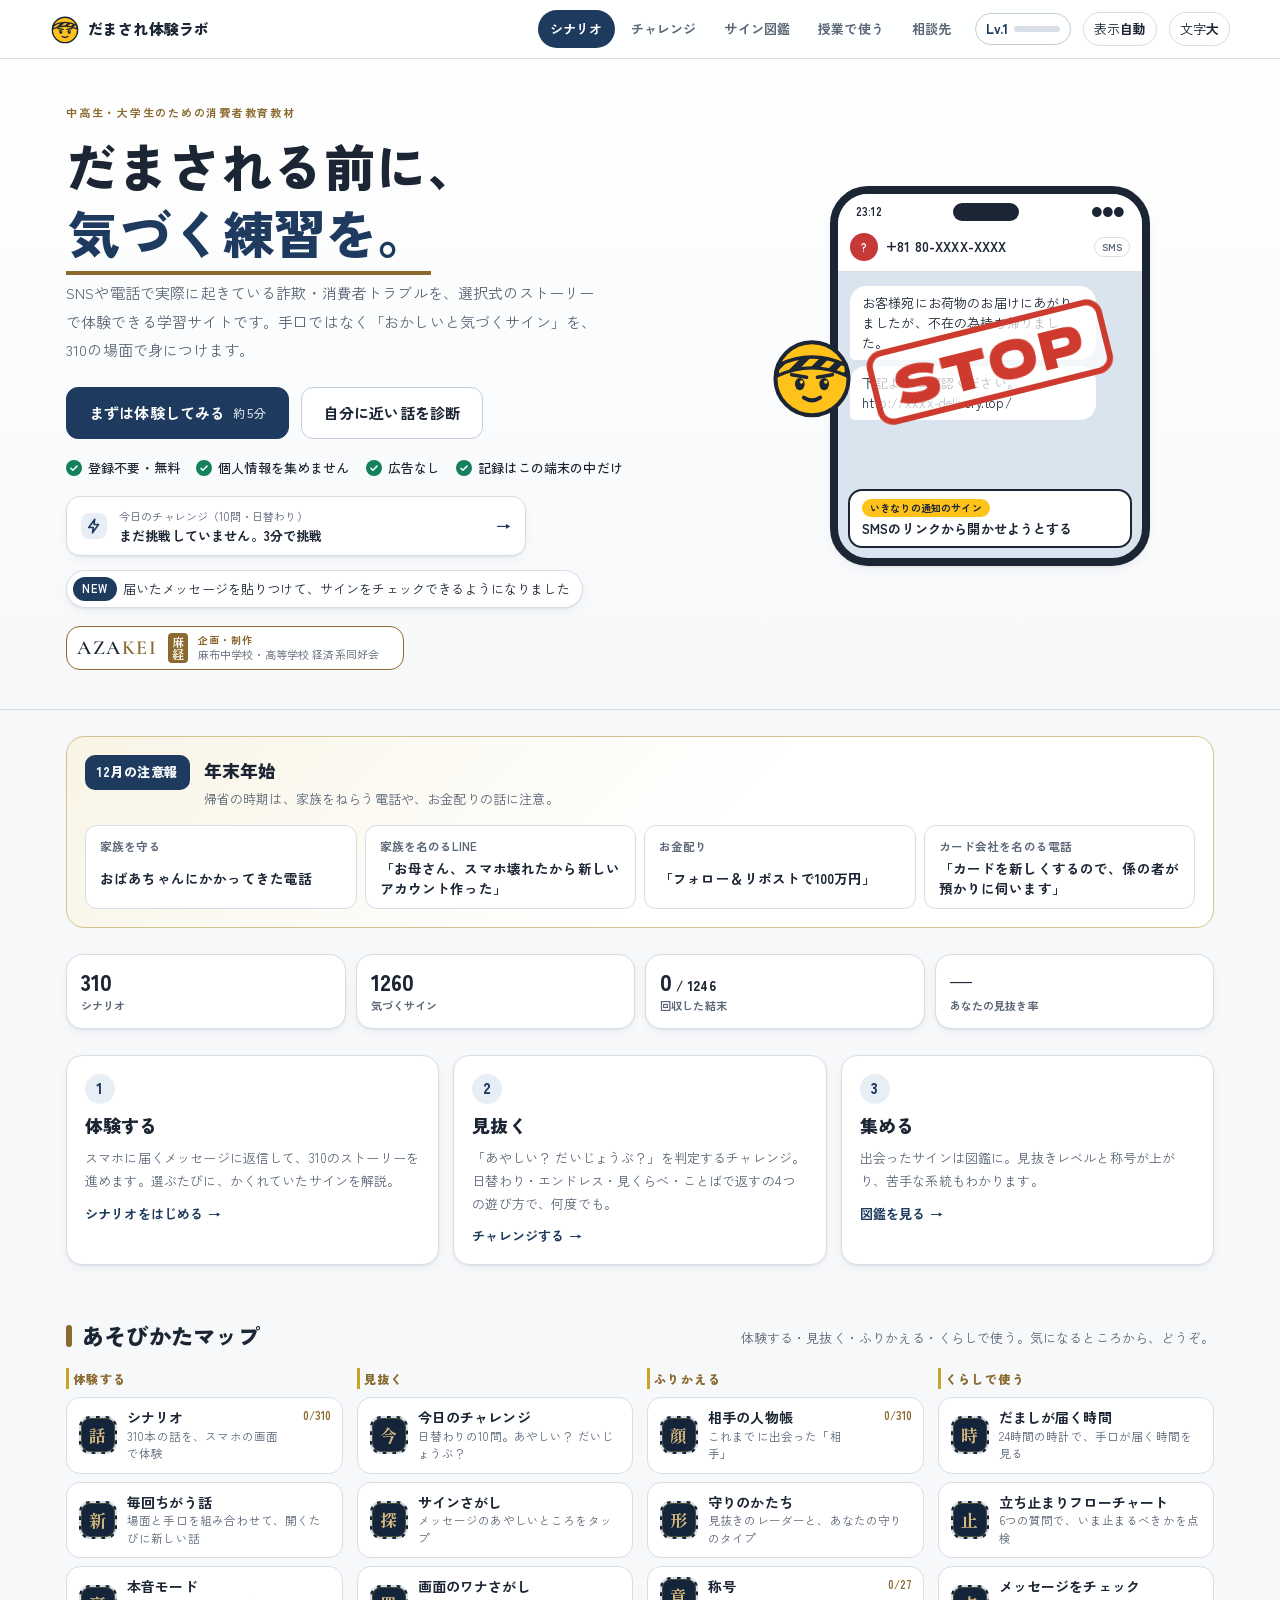
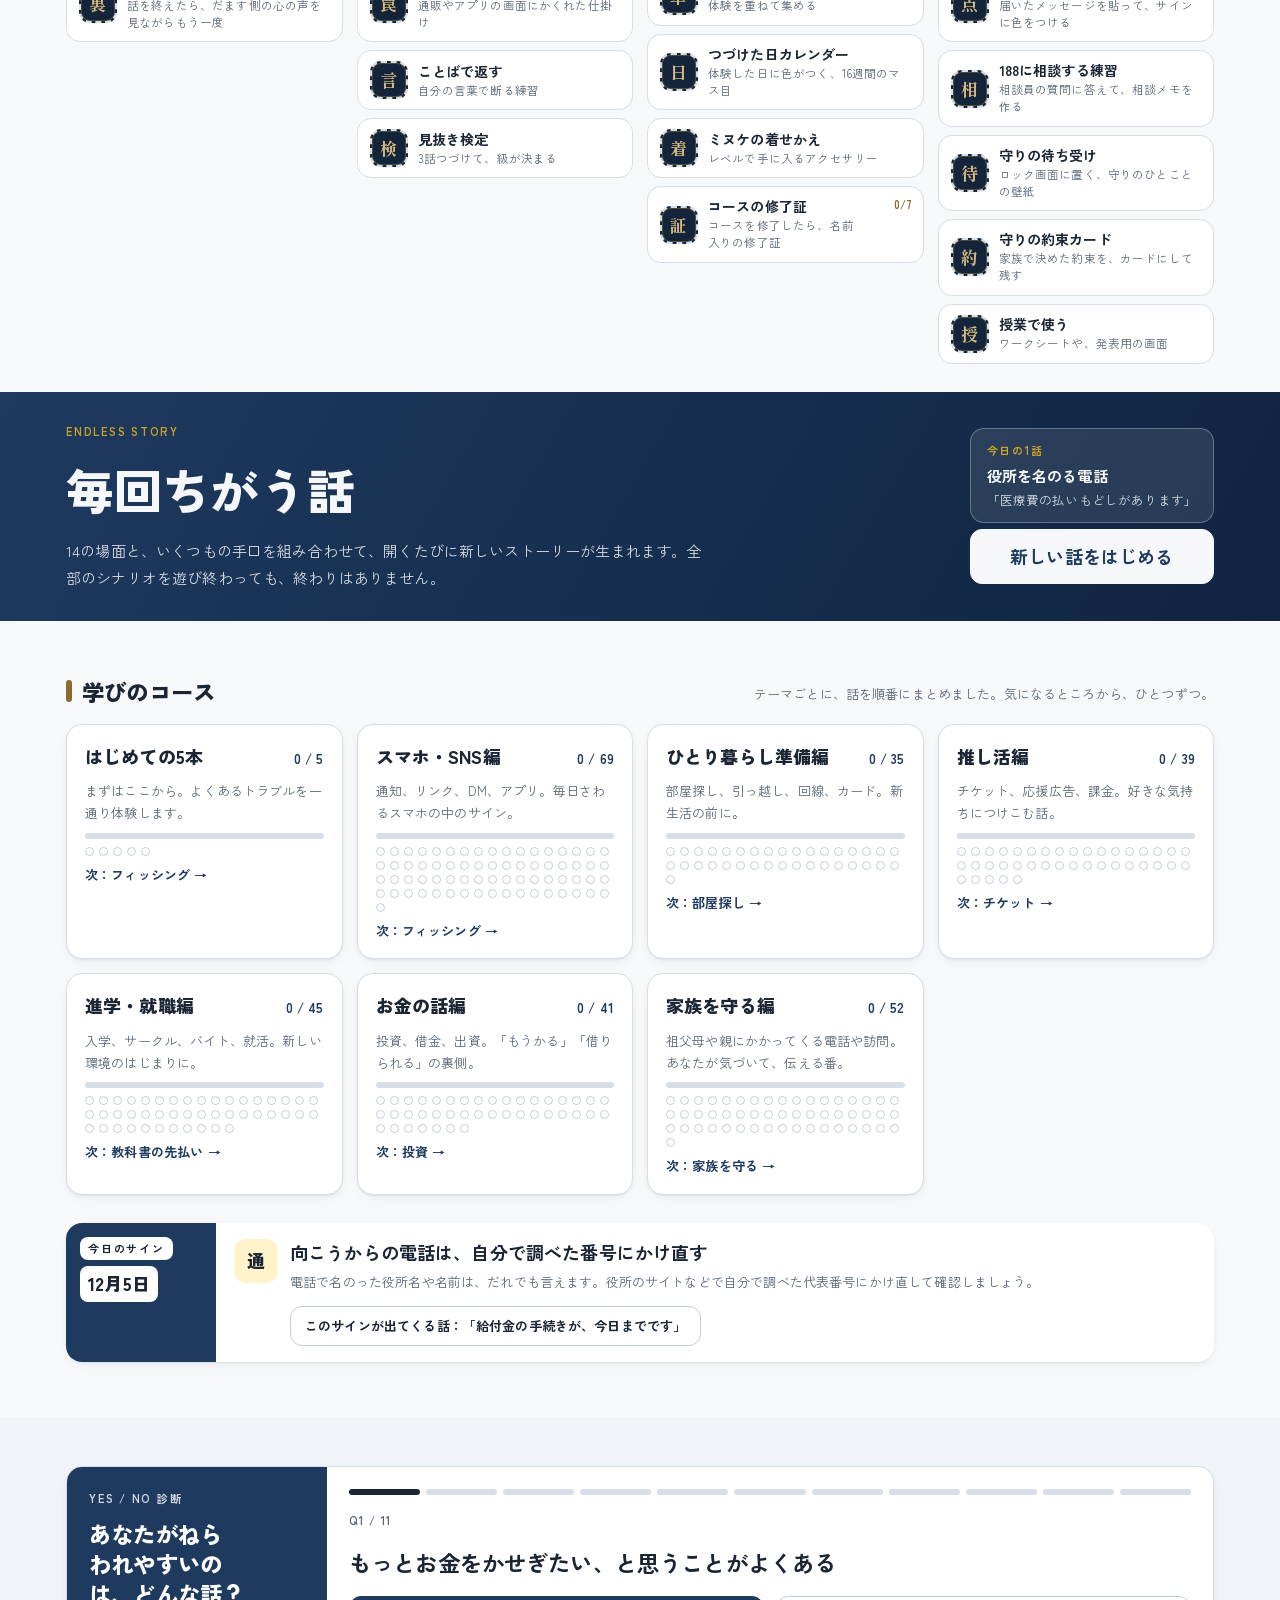
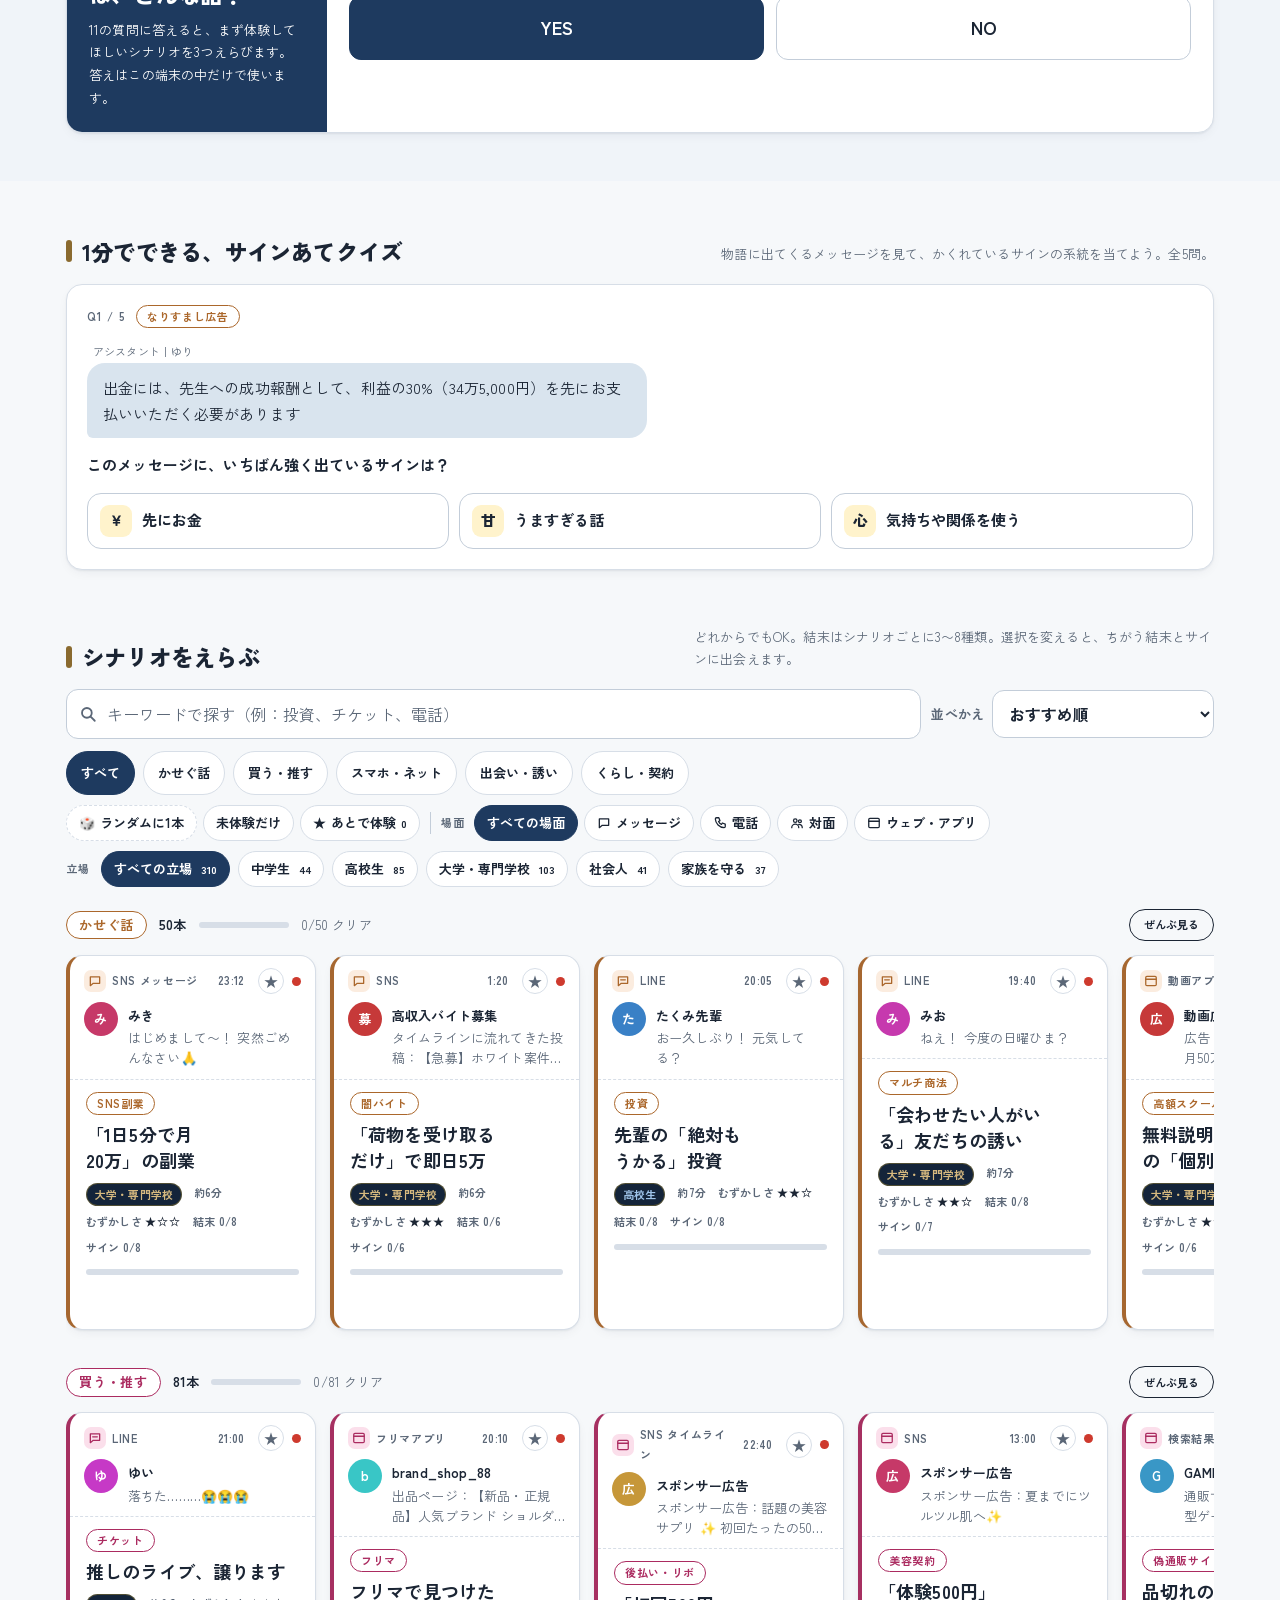
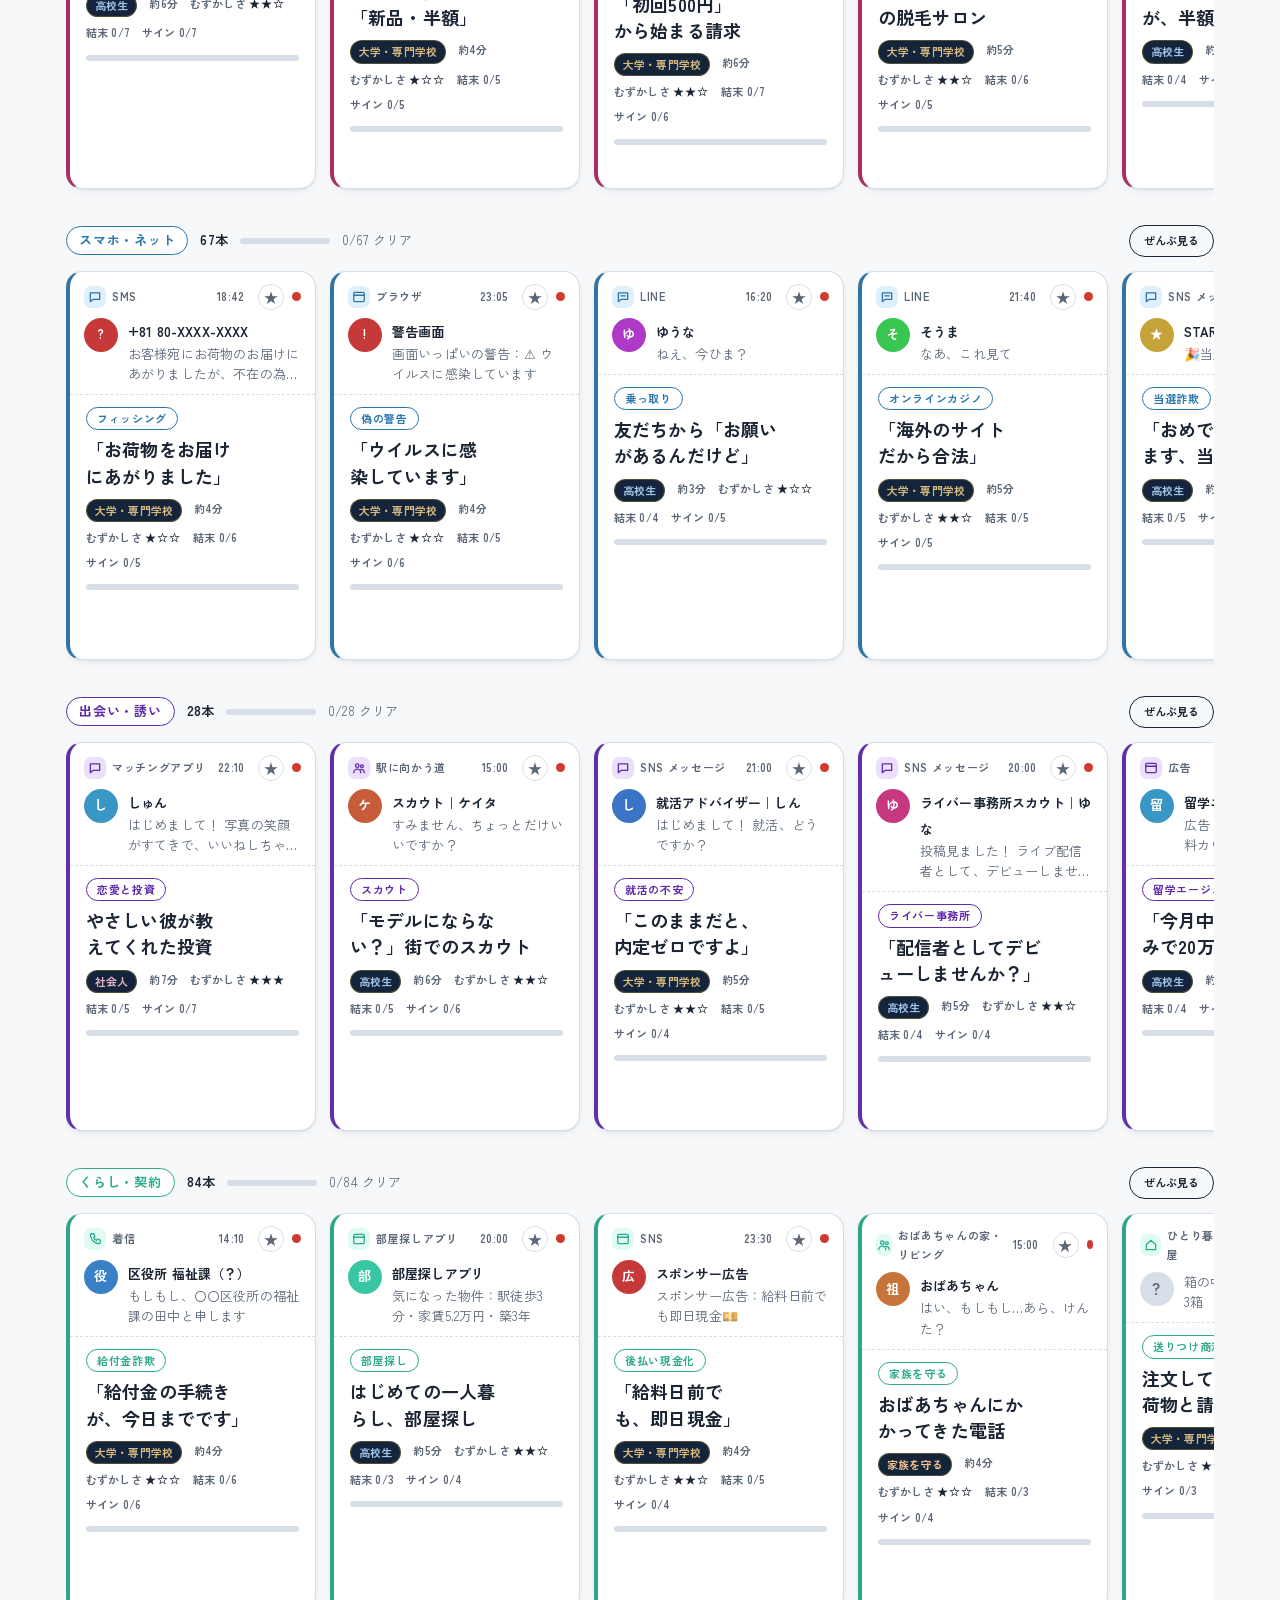
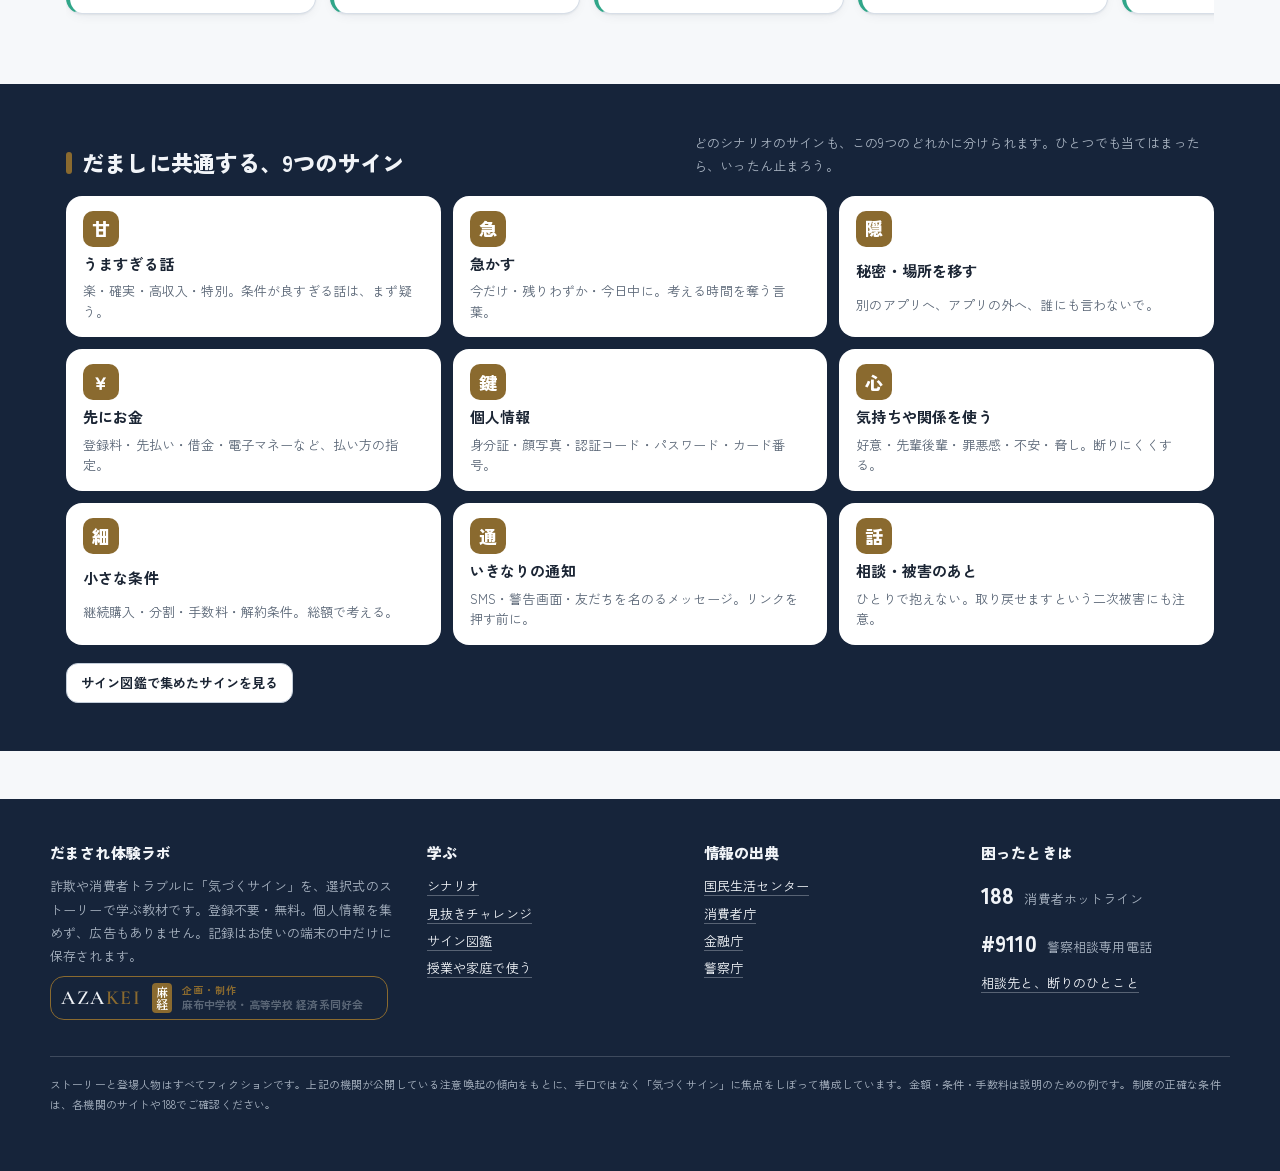
==== index.html @ 61484b5c "シナリオを310本に、通話中の声の波の演出を追加 Co-Authored-By: Claude Opus 5.5 <noreply@anthropic.com>" ====
<!doctype html>
<html lang="ja">
<head>
<meta charset="utf-8">
<meta name="viewport" content="width=device-width, initial-scale=1, viewport-fit=cover">
<meta name="description" content="SNSや電話で実際に起きている詐欺・消費者トラブルを、310本の選択式ストーリーと見抜きチャレンジで体験できる学習サイト。登録不要・無料・個人情報を集めません。AZAKEI（麻経）制作。">
<meta name="theme-color" content="#F6F8FA" media="(prefers-color-scheme: light)">
<meta name="theme-color" content="#0D131A" media="(prefers-color-scheme: dark)">
<meta property="og:type" content="website">
<meta property="og:site_name" content="だまされ体験ラボ">
<meta property="og:title" content="だまされ体験ラボ｜だまされる前に、気づく練習を。">
<meta property="og:description" content="SNSや電話で実際に起きている詐欺・消費者トラブルを、310本の選択式ストーリーと見抜きチャレンジで体験できる学習サイト。登録不要・無料・個人情報を集めません。AZAKEI（麻経）制作。">
<meta property="og:url" content="https://azakeiten.github.io/damasare-lab/">
<meta property="og:image" content="https://azakeiten.github.io/damasare-lab/og.png">
<meta property="og:image:width" content="1200">
<meta property="og:image:height" content="630">
<meta name="twitter:card" content="summary_large_image">
<link rel="canonical" href="https://azakeiten.github.io/damasare-lab/">
<link rel="icon" href="data:image/svg+xml,%3Csvg xmlns='http://www.w3.org/2000/svg' viewBox='0 0 64 64'%3E%3Ccircle cx='32' cy='32' r='28' fill='%23FFC21A' stroke='%231B2534' stroke-width='4'/%3E%3Cellipse cx='23' cy='36' rx='4' ry='5' fill='%231B2534'/%3E%3Cellipse cx='41' cy='36' rx='4' ry='5' fill='%231B2534'/%3E%3C/svg%3E">
<style>html{color-scheme:light dark}:root{padding-top:env(safe-area-inset-top,0px);padding-bottom:env(safe-area-inset-bottom,0px)}body{margin:0}img{max-width:100%}[hidden]{display:none!important}</style>
<title>だまされ体験ラボ</title>
<link rel="preconnect" href="https://fonts.googleapis.com">
<link rel="preconnect" href="https://fonts.gstatic.com" crossorigin>
<link rel="stylesheet" href="https://fonts.googleapis.com/css2?family=Cormorant+Garamond:wght@600&family=Dela+Gothic+One&family=Shippori+Mincho:wght@800&family=Zen+Kaku+Gothic+New:wght@400;500;700;900&display=swap">
<link rel="stylesheet" href="app.css?v=202610240018">

<svg width="0" height="0" style="position:absolute" aria-hidden="true">
  <defs>
    <pattern id="tapePat" width="10" height="10" patternUnits="userSpaceOnUse" patternTransform="rotate(45)">
      <rect width="10" height="10" fill="var(--accent)"></rect><rect width="5" height="10" fill="var(--ink)"></rect>
    </pattern>
  </defs>
  <symbol id="minuke" viewBox="0 0 64 64">
    <circle cx="32" cy="34" r="27" fill="var(--accent)" stroke="var(--ink)" stroke-width="3"></circle>
    <path d="M7 24 Q32 12 57 24 L58 32 Q32 20 6 32 Z" fill="url(#tapePat)" stroke="var(--ink)" stroke-width="2.5" stroke-linejoin="round"></path>
    <ellipse cx="23" cy="38" rx="3.6" ry="4.6" fill="var(--ink)"></ellipse>
    <ellipse cx="41" cy="38" rx="3.6" ry="4.6" fill="var(--ink)"></ellipse>
    <circle cx="24.2" cy="36.4" r="1.3" fill="var(--accent)"></circle>
    <circle cx="42.2" cy="36.4" r="1.3" fill="var(--accent)"></circle>
    <path d="M26 48 Q32 52 38 48" fill="none" stroke="var(--ink)" stroke-width="3" stroke-linecap="round"></path>
    <path d="M17 31 L28 33 M47 31 L36 33" stroke="var(--ink)" stroke-width="2.6" stroke-linecap="round"></path>
  </symbol>
</svg>

<header class="appbar">
  <div class="appbar-in">
    <a class="logo" href="#home" id="logoLink"><svg class="mascot sm" aria-hidden="true"><use href="#minuke"></use></svg><span>だまされ体験ラボ</span></a>
    <nav class="tabs" aria-label="メニュー">
      <a href="#home" data-nav="home" id="nav-home">シナリオ</a>
      <a href="#challenge" data-nav="challenge" id="nav-challenge">チャレンジ</a>
      <a href="#zukan" data-nav="zukan" id="nav-zukan"><span class="lg">サイン</span>図鑑</a>
      <a href="#teach" data-nav="teach" id="nav-teach">授業<span class="lg">で使う</span></a>
      <a href="#help" data-nav="help" id="nav-help">相談先</a>
    </nav>
    <a class="lvpill" href="#challenge" id="lvPill" aria-label="見抜きレベル"></a>
    <button class="fs" type="button" id="themeBtn" title="画面の明るさ">表示<b id="themeLab">自動</b></button>
    <button class="fs" type="button" id="fsBtn" aria-pressed="false" title="文字の大きさ">文字<b>大</b></button>
  </div>
</header>

<main id="app">
  <section class="view" id="v-home" aria-label="ホーム"></section>
  <section class="view" id="v-play" aria-label="ストーリー" hidden>
    <div class="playbar bleed b-genre">
      <a class="back" href="#home" id="playBack" aria-label="シナリオ一覧にもどる">←<span class="back-tx"> シナリオ一覧</span></a>
      <div class="pt"><span class="gtag" id="playTag"></span><b id="playTitle"></b></div>
      <div class="meter" id="meter" aria-label="いまのあぶなさ"></div>
      <div class="pdots" id="playDots" aria-label="見つけたサイン"></div>
      <div class="guard" id="guard" aria-label="守れているもの"></div>
    </div>
    <div class="playgrid">
      <div class="phone-col">
        <div class="phone">
          <div class="screen" id="screen" data-scene="dm">
            <div class="status"><span id="clock">23:12</span><span class="island"></span><span class="icons"><i></i><i></i><i></i><span class="batt"><b></b></span></span></div>
            <div class="head" id="head"></div>
            <div class="guard guard-in" id="guard2" aria-label="守れているもの"></div>
            <div class="log" id="log" aria-live="polite"></div>
            <div class="composer" id="composer"></div>
            <div class="overlay" id="overlay" hidden><div class="stop" id="stop" role="dialog" aria-modal="true" aria-labelledby="stopTitle"></div></div>
          </div>
        </div>
      </div>
      <aside class="pside" aria-label="このシナリオの記録">
        <div class="card-plain">
          <div class="side-h"><h2>会話のテンポ</h2></div>
          <div class="seg" role="group" aria-label="会話のテンポ">
            <button type="button" id="tempo-normal" data-t="normal">ふつう</button>
            <button type="button" id="tempo-fast" data-t="fast">はやい</button>
            <button type="button" id="tempo-instant" data-t="instant">一瞬</button>
          </div>
          <div class="side-h" style="margin-top:14px"><h2>効果音</h2></div>
          <button class="soundbtn" type="button" id="soundBtn" aria-pressed="false">効果音：オフ</button>
          <button class="soundbtn" type="button" id="easyBtn" aria-pressed="false">やさしい表示：オフ</button>
          <button class="soundbtn" type="button" id="voiceBtn" aria-pressed="false">読み上げ：オフ</button>
        </div>
        <div>
          <div class="side-h"><h2>このシナリオのサイン</h2><span id="zcount"></span></div>
          <ul class="signs" id="signs"></ul>
        </div>
        <div>
          <div class="side-h"><h2>ストーリーマップ</h2><span>分かれ道の全体図</span></div>
          <div class="card-plain mapbox" id="mapBox"></div>
        </div>
        <div>
          <div class="side-h"><h2>エンディング</h2><span id="ecount"></span></div>
          <div class="ends" id="ends"></div>
        </div>
      </aside>
    </div>
  </section>
  <section class="view" id="v-challenge" aria-label="見抜きチャレンジ" hidden></section>
  <section class="view" id="v-zukan" aria-label="サイン図鑑" hidden></section>
  <section class="view" id="v-teach" aria-label="授業で使う" hidden></section>
  <section class="view" id="v-help" aria-label="相談先" hidden></section>
</main>

<nav class="botnav" aria-label="メニュー（スマホ）">
  <a href="#home" data-nav="home" id="bn-home"><svg viewBox="0 0 24 24" aria-hidden="true"><path d="M4 5h16v11H9l-5 4z"/></svg><span>シナリオ</span></a>
  <a href="#challenge" data-nav="challenge" id="bn-challenge"><svg viewBox="0 0 24 24" aria-hidden="true"><path d="M13 3L5 14h6l-1 7 8-11h-6z"/></svg><span>チャレンジ</span></a>
  <a href="#zukan" data-nav="zukan" id="bn-zukan"><svg viewBox="0 0 24 24" aria-hidden="true"><path d="M5 4h11a3 3 0 0 1 3 3v13H8a3 3 0 0 1-3-3z"/><path d="M5 17a3 3 0 0 1 3-3h11"/></svg><span>図鑑</span></a>
  <a href="#teach" data-nav="teach" id="bn-teach"><svg viewBox="0 0 24 24" aria-hidden="true"><path d="M3 9l9-5 9 5-9 5z"/><path d="M7 11.5V16c0 1.5 2.5 3 5 3s5-1.5 5-3v-4.5"/></svg><span>授業</span></a>
  <a href="#help" data-nav="help" id="bn-help"><svg viewBox="0 0 24 24" aria-hidden="true"><path d="M6 3h4l2 5-2.5 1.5a11 11 0 0 0 5 5L16 12l5 2v4a2 2 0 0 1-2 2A16 16 0 0 1 4 5a2 2 0 0 1 2-2z"/></svg><span>相談先</span></a>
</nav>

<div class="modal" id="result" hidden>
  <div class="sheet" role="dialog" aria-modal="true" aria-labelledby="resTitle" id="resultSheet"></div>
</div>

<footer class="foot">
  <div class="foot-grid">
    <div class="foot-col">
      <b class="foot-h">だまされ体験ラボ</b>
      <p>詐欺や消費者トラブルに「気づくサイン」を、選択式のストーリーで学ぶ教材です。登録不要・無料。個人情報を集めず、広告もありません。記録はお使いの端末の中だけに保存されます。</p>
      <p class="foot-org" id="footOrg" hidden></p>
    </div>
    <div class="foot-col">
      <b class="foot-h">学ぶ</b>
      <ul class="foot-links"><li><a href="#home">シナリオ</a></li><li><a href="#challenge">見抜きチャレンジ</a></li><li><a href="#zukan">サイン図鑑</a></li><li><a href="#teach">授業や家庭で使う</a></li></ul>
    </div>
    <div class="foot-col">
      <b class="foot-h">情報の出典</b>
      <ul class="foot-links">
        <li><a href="https://www.kokusen.go.jp/" target="_blank" rel="noopener">国民生活センター</a></li>
        <li><a href="https://www.caa.go.jp/" target="_blank" rel="noopener">消費者庁</a></li>
        <li><a href="https://www.fsa.go.jp/" target="_blank" rel="noopener">金融庁</a></li>
        <li><a href="https://www.npa.go.jp/" target="_blank" rel="noopener">警察庁</a></li>
      </ul>
    </div>
    <div class="foot-col">
      <b class="foot-h">困ったときは</b>
      <p class="foot-help"><b>188</b>消費者ホットライン</p>
      <p class="foot-help"><b>#9110</b>警察相談専用電話</p>
      <p><a href="#help">相談先と、断りのひとこと</a></p>
    </div>
  </div>
  <p class="foot-note">ストーリーと登場人物はすべてフィクションです。上記の機関が公開している注意喚起の傾向をもとに、手口ではなく「気づくサイン」に焦点をしぼって構成しています。金額・条件・手数料は説明のための例です。制度の正確な条件は、各機関のサイトや188でご確認ください。</p>
</footer>

<script defer src="data/kasegu.js?v=202610240018"></script>
<script defer src="data/kau.js?v=202610240018"></script>
<script defer src="data/net.js?v=202610240018"></script>
<script defer src="data/deai.js?v=202610240018"></script>
<script defer src="data/more.js?v=202610240018"></script>
<script defer src="data/more2.js?v=202610240018"></script>
<script defer src="data/more3.js?v=202610240018"></script>
<script defer src="data/more4.js?v=202610240018"></script>
<script defer src="data/more5.js?v=202610240018"></script>
<script defer src="data/more6.js?v=202610240018"></script>
<script defer src="data/more7.js?v=202610240018"></script>
<script defer src="data/more8.js?v=202610240018"></script>
<script defer src="data/more9.js?v=202610240018"></script>
<script defer src="data/more10.js?v=202610240018"></script>
<script defer src="data/more11.js?v=202610240018"></script>
<script defer src="data/more12.js?v=202610240018"></script>
<script defer src="data/more13.js?v=202610240018"></script>
<script defer src="data/more14.js?v=202610240018"></script>
<script defer src="data/more15.js?v=202610240018"></script>
<script defer src="data/more16.js?v=202610240018"></script>
<script defer src="data/more17.js?v=202610240018"></script>
<script defer src="data/more18.js?v=202610240018"></script>
<script defer src="data/more19.js?v=202610240018"></script>
<script defer src="data/more20.js?v=202610240018"></script>
<script defer src="data/more21.js?v=202610240018"></script>
<script defer src="data/more22.js?v=202610240018"></script>
<script defer src="data/more23.js?v=202610240018"></script>
<script defer src="data/more24.js?v=202610240018"></script>
<script defer src="data/more25.js?v=202610240018"></script>
<script defer src="data/more26.js?v=202610240018"></script>
<script defer src="data/more27.js?v=202610240018"></script>
<script defer src="data/more28.js?v=202610240018"></script>
<script defer src="data/more29.js?v=202610240018"></script>
<script defer src="data/more30.js?v=202610240018"></script>
<script defer src="data/more31.js?v=202610240018"></script>
<script defer src="data/more32.js?v=202610240018"></script>
<script defer src="data/more33.js?v=202610240018"></script>
<script defer src="data/more34.js?v=202610240018"></script>
<script defer src="data/more35.js?v=202610240018"></script>
<script defer src="data/more36.js?v=202610240018"></script>
<script defer src="data/more37.js?v=202610240018"></script>
<script defer src="data/more38.js?v=202610240018"></script>
<script defer src="data/more39.js?v=202610240018"></script>
<script defer src="data/more40.js?v=202610240018"></script>
<script defer src="data/more41.js?v=202610240018"></script>
<script defer src="data/more42.js?v=202610240018"></script>
<script defer src="data/more43.js?v=202610240018"></script>
<script defer src="data/more44.js?v=202610240018"></script>
<script defer src="data/more45.js?v=202610240018"></script>
<script defer src="data/more46.js?v=202610240018"></script>
<script defer src="data/more47.js?v=202610240018"></script>
<script defer src="data/more48.js?v=202610240018"></script>
<script defer src="data/more49.js?v=202610240018"></script>
<script defer src="data/more50.js?v=202610240018"></script>
<script defer src="data/more51.js?v=202610240018"></script>
<script defer src="data/more52.js?v=202610240018"></script>
<script defer src="data/more53.js?v=202610240018"></script>
<script defer src="data/more54.js?v=202610240018"></script>
<script defer src="data/more55.js?v=202610240018"></script>
<script defer src="data/more56.js?v=202610240018"></script>
<script defer src="data/more57.js?v=202610240018"></script>
<script defer src="data/more58.js?v=202610240018"></script>
<script defer src="data/more59.js?v=202610240018"></script>
<script defer src="data/gen.js?v=202610240018"></script>
<script defer src="data/words.js?v=202610240018"></script>
<script defer src="data/debrief.js?v=202610240018"></script>
<script defer src="data/challenge.js?v=202610240018"></script>
<script defer src="data/challenge2.js?v=202610240018"></script>
<script defer src="data/spot.js?v=202610240018"></script>
<script defer src="app.js?v=202610240018"></script>

</html>
---- app.css ----
/* Layout: 上部アプリバー → ホーム（ヒーロー／診断／シナリオ棚／8つのサイン）・プレイ（スマホ＋記録パネル）・図鑑・相談先を切り替える1ページアプリ。
   触りやすさ優先：丸ゴシック、大きなタップ領域、押せるものは「ずらし影」で押せる見た目に統一。警告テープ柄は要所だけ。 */
:root {
  --bg: #F1F4F8;
  --surface: #FFFFFF;
  --surface-2: #F7F9FB;
  --ink: #1B2534;
  --muted: #5B6777;
  --line: #D7DEE7;
  --frame: #1B2534;
  --gold: #8A6A2F;
  --qr-bg: #FFFFFF;
  --qr-ink: #000000;
  --dot: #D3DBE5;
  --band-hero: #FFF2C6;
  --band-hero-2: #FFE38F;
  --band-sun: #FFF8E1;
  --band-ink: #1B2534;
  --on-band-ink: #F1F4F8;
  --on-band-muted: #A9B4C2;
  --accent: #FFC21A;
  --accent-soft: #FFF3CC;
  --on-accent: #1B2534;
  --danger: #CE3A2E;
  --danger-soft: #FCE6E2;
  --safe: #14805D;
  --safe-soft: #DDF2E9;
  --bubble-them: #FFFFFF;
  --bubble-me: #1B2534;
  --on-me: #FFFFFF;
  --av-s: 55%;
  --av-l: 50%;
  --g-s: 80%;
  --g-l: 93%;
  --g-ls: 42%;
  --on-av: #FFFFFF;
  --scrim: rgba(20, 28, 40, .55);
  --chat-dm: #F3F5F8;
  --chat-talk: #D9E4EE;
  --chat-live: #F2EADF;
  --chat-call: #E6E3F2;
  --chat-web: #F8F8F5;
  --chat-home: #ECEEE9;
  --font-display: "Dela Gothic One", "Hiragino Sans", "Yu Gothic", sans-serif;
  --font-body: "Zen Maru Gothic", "Hiragino Maru Gothic ProN", "Hiragino Sans", "Yu Gothic", "Meiryo", sans-serif;
  --step--2: 0.6875rem;
  --step--1: 0.8125rem;
  --step-0: 0.9375rem;
  --step-1: 1.125rem;
  --step-2: 1.4rem;
  --step-3: clamp(1.9rem, 5.4vw, 3rem);
  --r: 20px;
  --press: 3px 3px 0 var(--ink);
}
@media (prefers-color-scheme: dark) {
  :root:not([data-theme="light"]) {
    --bg: #0D131A; --gold: #D6B97F; --dot: #1C2631; --band-hero: #231D0C; --band-hero-2: #3A2F10; --band-sun: #17140B; --band-ink: #05080C; --on-band-ink: #E6ECF2; --on-band-muted: #8E9AA8; --surface: #17212C; --surface-2: #121B24; --ink: #E6ECF2; --muted: #96A3B1; --line: #2B3744; --frame: #000000;
    --accent: #FFC93A; --accent-soft: #2E2610; --on-accent: #141B24; --danger: #F2725F; --danger-soft: #361B17; --safe: #4CC596; --safe-soft: #10291F;
    --bubble-them: #243241; --bubble-me: #E6ECF2; --on-me: #0D131A; --av-s: 45%; --av-l: 42%; --g-s: 35%; --g-l: 18%; --g-ls: 70%;
    --on-av: #FFFFFF; --scrim: rgba(0,0,0,.62);
    --chat-dm: #111920; --chat-talk: #14212C; --chat-live: #1E1913; --chat-call: #1A1827; --chat-web: #131B23; --chat-home: #161A1C;
    color-scheme: dark;
  }
}
:root[data-theme="dark"] {
  --bg: #0D131A; --gold: #D6B97F; --dot: #1C2631; --band-hero: #231D0C; --band-hero-2: #3A2F10; --band-sun: #17140B; --band-ink: #05080C; --on-band-ink: #E6ECF2; --on-band-muted: #8E9AA8; --surface: #17212C; --surface-2: #121B24; --ink: #E6ECF2; --muted: #96A3B1; --line: #2B3744; --frame: #000000;
  --accent: #FFC93A; --accent-soft: #2E2610; --on-accent: #141B24; --danger: #F2725F; --danger-soft: #361B17; --safe: #4CC596; --safe-soft: #10291F;
  --bubble-them: #243241; --bubble-me: #E6ECF2; --on-me: #0D131A; --av-s: 45%; --av-l: 42%; --g-s: 35%; --g-l: 18%; --g-ls: 70%;
  --on-av: #FFFFFF; --scrim: rgba(0,0,0,.62);
  --chat-dm: #111920; --chat-talk: #14212C; --chat-live: #1E1913; --chat-call: #1A1827; --chat-web: #131B23; --chat-home: #161A1C;
  color-scheme: dark;
}
html[data-fs="l"] { font-size: 112.5%; }
* { box-sizing: border-box; }
[hidden] { display: none !important; }
body { background: var(--bg); color: var(--ink); font-family: var(--font-body); font-size: var(--step-0); line-height: 1.75; margin: 0; }
h1, h2, h3 { text-wrap: balance; margin: 0; }
p { margin: 0; }
button { font: inherit; color: inherit; }
a { color: inherit; }
button:focus-visible, a:focus-visible, [tabindex]:focus-visible { outline: 3px solid var(--accent); outline-offset: 2px; border-radius: 8px; }
.mascot { width: 64px; height: 64px; flex: 0 0 auto; }
.mascot.sm { width: 30px; height: 30px; }
.mascot.md { width: 44px; height: 44px; }

/* ---------- app bar ---------- */
.appbar { position: sticky; top: env(safe-area-inset-top, 0px); z-index: 20; background: color-mix(in srgb, var(--bg) 88%, transparent);
  backdrop-filter: blur(10px); border-bottom: 1px solid var(--line); padding-inline: 16px; }
.appbar-in { max-width: 1180px; margin: 0 auto; display: flex; align-items: center; gap: 12px; min-height: 58px; }
.logo { display: flex; align-items: center; gap: 8px; text-decoration: none; font-family: var(--font-display); font-size: var(--step-0); white-space: nowrap; }
.tabs { display: flex; gap: 4px; margin-left: auto; overflow-x: auto; }
.tabs a { text-decoration: none; font-weight: 700; font-size: var(--step--1); padding: 8px 12px; border-radius: 999px; white-space: nowrap; color: var(--muted); }
.tabs a[aria-current="page"] { background: var(--ink); color: var(--surface); }
.fs { border: 1.5px solid var(--line); background: var(--surface); border-radius: 999px; padding: 5px 10px; font-size: var(--step--1); cursor: pointer; white-space: nowrap; }
.fs[aria-pressed="true"] { border-color: var(--ink); background: var(--accent); color: var(--on-accent); }
@media (max-width: 640px) {
  .logo span { display: none; }
  .tabs { margin-left: 0; flex: 1; }
  .tabs a { padding: 8px 10px; }
}

.view { max-width: 1180px; margin: 0 auto; padding-inline: 16px; padding-block: 0 48px; }
.sec { margin-top: 56px; }
.sec-h { display: flex; flex-wrap: wrap; align-items: end; justify-content: space-between; gap: 8px 16px; margin-bottom: 18px; }
.sec-h h2 { font-family: var(--font-display); font-weight: 400; font-size: var(--step-2); line-height: 1.3; }
.sec-h p { color: var(--muted); font-size: var(--step--1); max-width: 40em; }
.eyebrow { font-size: var(--step--2); font-weight: 700; letter-spacing: .16em; color: var(--muted); }

/* buttons */
.btn { display: inline-flex; align-items: center; justify-content: center; gap: 8px; min-height: 52px; padding: 10px 22px; border-radius: 16px;
  border: 2px solid var(--ink); background: var(--surface); font-weight: 700; cursor: pointer; text-decoration: none; line-height: 1.4;
  box-shadow: var(--press); transition: transform .12s, box-shadow .12s; text-align: center; }
.btn:hover { transform: translate(-1px, -1px); box-shadow: 4px 4px 0 var(--ink); }
.btn:active { transform: translate(2px, 2px); box-shadow: 1px 1px 0 var(--ink); }
.btn.primary { background: var(--accent); color: var(--on-accent); }
.btn.dark { background: var(--ink); color: var(--surface); }
.btn.small { min-height: 40px; padding: 6px 14px; font-size: var(--step--1); border-radius: 12px; }
.btn small { font-weight: 500; opacity: .8; }

/* ---------- home: hero ---------- */
.hero { display: grid; grid-template-columns: minmax(0, 1.2fr) minmax(0, .8fr); gap: 28px; align-items: center; padding-block: 40px 8px; }
@media (max-width: 760px) { .hero { grid-template-columns: minmax(0, 1fr); padding-top: 28px; } }
.hero h1 { font-family: var(--font-display); font-weight: 400; font-size: var(--step-3); line-height: 1.22; margin: 10px 0 14px; }
.hero h1 em { font-style: normal; background: linear-gradient(transparent 60%, var(--accent) 60%); padding-inline: 2px; }
.hero .lead { color: var(--muted); max-width: 34em; }
.hero .ctas { display: flex; flex-wrap: wrap; gap: 12px; margin-top: 22px; }
.hero-art { position: relative; display: grid; justify-items: center; gap: 14px; }
.hero-art .mascot { width: min(190px, 46vw); height: min(190px, 46vw); }
@media (max-width: 760px) {
  .hero-art { grid-template-columns: auto minmax(0, 1fr); align-items: center; justify-items: start; order: -1; }
  .hero-art .mascot { width: 88px; height: 88px; grid-row: 1; grid-column: 1; }
  .hero-art .say-bubble { grid-column: 2; grid-row: 1; }
  .hero-art .say-bubble::after { left: -9px; top: 50%; bottom: auto; transform: translateY(-50%) rotate(135deg); }
}
.say-bubble { position: relative; background: var(--surface); border: 2px solid var(--ink); border-radius: 18px; padding: 12px 16px; font-weight: 700;
  max-width: 300px; font-size: var(--step--1); line-height: 1.6; }
.say-bubble::after { content: ""; position: absolute; left: 50%; bottom: -10px; width: 16px; height: 16px; background: var(--surface);
  border-right: 2px solid var(--ink); border-bottom: 2px solid var(--ink); transform: translateX(-50%) rotate(45deg); }
.stats { display: grid; grid-template-columns: repeat(4, minmax(0, 1fr)); gap: 10px; margin-top: 30px; }
@media (max-width: 640px) { .stats { grid-template-columns: repeat(2, minmax(0, 1fr)); } }
.stat { background: var(--surface); border-radius: 16px; padding: 12px 14px; display: grid; gap: 0; }
.stat b { font-family: var(--font-display); font-weight: 400; font-size: var(--step-2); line-height: 1.3; font-variant-numeric: tabular-nums; }
.stat span { font-size: var(--step--2); color: var(--muted); font-weight: 700; }
.tape-rule { height: 10px; border-radius: 6px; background: repeating-linear-gradient(-45deg, var(--accent) 0 12px, var(--ink) 12px 24px); }

/* continue strip */
.cont:not(.row) { display: flex; flex-wrap: wrap; align-items: center; gap: 12px 18px; background: var(--surface); border-radius: var(--r); padding: 16px 18px; margin-top: 28px; border: 2px solid var(--ink); }
.cont .t { flex: 1 1 260px; min-width: 0; display: grid; }
.cont .t b { font-size: var(--step-1); }
.cont .t span { font-size: var(--step--1); color: var(--muted); }

/* quiz */
.quiz { background: var(--surface); border-radius: var(--r); overflow: hidden; display: grid; grid-template-columns: minmax(0, 260px) minmax(0, 1fr); }
@media (max-width: 760px) { .quiz { grid-template-columns: minmax(0, 1fr); } }
.quiz-side { background: var(--accent); color: var(--on-accent); padding: 22px; display: grid; align-content: start; gap: 10px; }
.quiz-side h3 { font-family: var(--font-display); font-weight: 400; font-size: var(--step-2); line-height: 1.35; }
.quiz-side p { font-size: var(--step--1); }
.quiz-main { padding: 22px; display: grid; gap: 16px; align-content: start; min-height: 260px; }
.qprog { display: flex; gap: 6px; }
.qprog i { flex: 1; height: 6px; border-radius: 6px; background: var(--line); }
.qprog i.on { background: var(--ink); }
.qnum { font-size: var(--step--2); font-weight: 700; letter-spacing: .12em; color: var(--muted); }
.qtext { font-size: var(--step-2); font-weight: 700; line-height: 1.5; }
.yn { display: grid; grid-template-columns: 1fr 1fr; gap: 12px; }
.yn .btn { min-height: 64px; font-size: var(--step-1); }
.qback { justify-self: start; background: none; border: 0; color: var(--muted); font-size: var(--step--1); cursor: pointer; text-decoration: underline; }
.qres { display: grid; gap: 14px; }
.qres .type { display: flex; align-items: center; gap: 12px; }
.qres .type b { font-family: var(--font-display); font-weight: 400; font-size: var(--step-2); line-height: 1.3; }
.qres .recs { display: grid; grid-template-columns: repeat(auto-fit, minmax(200px, 1fr)); gap: 10px; }
.rec { text-decoration: none; border: 2px solid var(--ink); border-radius: 16px; padding: 12px 14px; display: grid; gap: 4px; background: var(--surface-2); box-shadow: var(--press); }
.rec:hover { transform: translate(-1px, -1px); }
.rec small { font-size: var(--step--2); font-weight: 700; color: var(--muted); }

/* library */
.filters { display: flex; gap: 8px; overflow-x: auto; padding-bottom: 4px; margin-bottom: 16px; }
.chipbtn { flex: 0 0 auto; border: 2px solid var(--line); background: var(--surface); border-radius: 999px; padding: 6px 14px; font-weight: 700;
  font-size: var(--step--1); cursor: pointer; min-height: 40px; }
.chipbtn[aria-pressed="true"] { border-color: var(--ink); background: var(--ink); color: var(--surface); }
.lib { display: grid; grid-template-columns: repeat(auto-fill, minmax(250px, 1fr)); gap: 16px; }
.scard { position: relative; display: grid; grid-template-rows: auto 1fr; text-decoration: none; background: var(--surface); border-radius: var(--r);
  overflow: hidden; border: 2px solid transparent; transition: transform .14s, border-color .14s, box-shadow .14s; }
.scard:hover { transform: translateY(-3px); border-color: var(--ink); box-shadow: var(--press); }
.scard .band { background: hsl(var(--gh) var(--g-s) var(--g-l)); padding: 14px 16px 12px; display: flex; align-items: center; justify-content: space-between; gap: 8px; min-height: 76px; }
.scard .band .avs .av { width: 38px; height: 38px; font-size: 14px; }
.gtag { display: inline-block; font-size: var(--step--2); font-weight: 700; letter-spacing: .06em; border-radius: 999px; padding: 1px 10px;
  background: var(--surface); color: hsl(var(--gh, 210) 60% var(--g-ls)); border: 1.5px solid currentColor; white-space: nowrap; }
.scard .body { padding: 14px 16px 16px; display: grid; gap: 6px; align-content: start; }
.scard h3 { font-size: var(--step-1); line-height: 1.45; }
.scard .sub { font-size: var(--step--1); color: var(--muted); line-height: 1.6; }
.scard .meta { display: flex; flex-wrap: wrap; gap: 6px 12px; font-size: var(--step--2); color: var(--muted); font-weight: 700; margin-top: 4px; }
.lvl { letter-spacing: .1em; color: var(--ink); }
.pbar { height: 6px; border-radius: 6px; background: var(--line); overflow: hidden; margin-top: 6px; }
.pbar i { display: block; height: 100%; background: var(--safe); border-radius: 6px; }
.band-r { display: flex; align-items: center; gap: 8px; }
.badge { font-size: var(--step--2); font-weight: 700; background: var(--ink); color: var(--surface); border-radius: 999px; padding: 1px 10px; }
.badge.clear { background: var(--safe); }

/* 8 signs */
.cats { display: grid; grid-template-columns: repeat(auto-fill, minmax(230px, 1fr)); gap: 12px; }
.cat { background: var(--surface); border-radius: 16px; padding: 14px 16px; display: grid; gap: 4px; }
.cat .ic { font-family: var(--font-display); font-size: var(--step-1); width: 36px; height: 36px; border-radius: 10px; display: grid; place-items: center;
  background: var(--accent-soft); color: var(--ink); }
.cat b { font-size: var(--step-0); }
.cat span { font-size: var(--step--1); color: var(--muted); line-height: 1.6; }

/* ---------- play ---------- */
.playbar { display: flex; align-items: center; gap: 12px; padding-block: 14px; flex-wrap: wrap; }
.back { text-decoration: none; font-weight: 700; font-size: var(--step--1); border: 2px solid var(--line); border-radius: 999px; padding: 6px 14px; background: var(--surface); white-space: nowrap; }
.pt { flex: 1 1 200px; min-width: 0; display: flex; align-items: center; gap: 10px; }
.pt b { font-size: var(--step-1); white-space: nowrap; overflow: hidden; text-overflow: ellipsis; }
.pdots { display: flex; gap: 4px; }
.pdots i { width: 14px; height: 14px; border-radius: 4px; border: 2px solid var(--line); }
.pdots i.caught { background: var(--safe); border-color: var(--safe); }
.pdots i.missed { background: var(--danger); border-color: var(--danger); }
.playgrid { display: grid; grid-template-columns: minmax(0, 420px) minmax(0, 1fr); gap: 28px; align-items: start; }
@media (max-width: 860px) { .playgrid { grid-template-columns: minmax(0, 1fr); } .phone-col { justify-self: center; width: 100%; max-width: 460px; } }
.pside { display: grid; gap: 22px; }
.card-plain { background: var(--surface); border-radius: 16px; padding: 14px 16px; }
.side-h { display: flex; justify-content: space-between; align-items: baseline; gap: 8px; margin-bottom: 10px; }
.side-h h2 { font-size: var(--step--1); letter-spacing: .12em; color: var(--muted); }
.side-h span { font-size: var(--step--1); color: var(--muted); font-variant-numeric: tabular-nums; }
.seg { display: inline-flex; border: 2px solid var(--ink); border-radius: 999px; overflow: hidden; }
.seg button { background: transparent; border: 0; padding: 8px 16px; font-size: var(--step--1); font-weight: 700; cursor: pointer; }
.seg button[aria-pressed="true"] { background: var(--ink); color: var(--surface); }

.phone { position: relative; background: var(--frame); border-radius: 46px; padding: 10px; box-shadow: 0 24px 50px -26px var(--scrim); }
.screen { position: relative; height: min(760px, calc(100svh - 150px)); min-height: 520px; border-radius: 36px; overflow: hidden; display: flex; flex-direction: column;
  background: var(--chat-dm); transition: background-color .5s; }
@media (max-width: 860px) {
  .phone { border-radius: 30px; padding: 6px; }
  .screen { border-radius: 25px; height: calc(100svh - 130px); }
}
.screen[data-scene="talk"] { background: var(--chat-talk); }
.screen[data-scene="live"] { background: var(--chat-live); }
.screen[data-scene="call"] { background: var(--chat-call); }
.screen[data-scene="web"] { background: var(--chat-web); }
.screen[data-scene="home"] { background: var(--chat-home); }
.status { display: flex; justify-content: space-between; align-items: center; padding: 10px 24px 4px; font-size: 12px; font-weight: 700;
  font-variant-numeric: tabular-nums; background: var(--surface); }
.status .island { width: 84px; height: 22px; border-radius: 999px; background: var(--frame); }
.status .icons { display: flex; gap: 3px; align-items: flex-end; }
.status .icons i { display: block; width: 3px; border-radius: 1px; background: var(--ink); height: 5px; }
.status .icons i:nth-child(2) { height: 7px; } .status .icons i:nth-child(3) { height: 9px; margin-right: 4px; }
.status .batt { width: 22px; height: 11px; border: 1.5px solid var(--ink); border-radius: 3px; padding: 1px; }
.status .batt b { display: block; height: 100%; width: 62%; background: var(--ink); border-radius: 1px; }
.head { display: flex; align-items: center; gap: 10px; padding: 8px 14px 10px; background: var(--surface); border-bottom: 1px solid var(--line); min-height: 58px; }
.head .chev { font-size: 22px; color: var(--muted); line-height: 1; }
.head .who { min-width: 0; flex: 1; display: grid; }
.head .who b { font-size: var(--step-0); line-height: 1.3; white-space: nowrap; overflow: hidden; text-overflow: ellipsis; }
.head .who span { font-size: var(--step--2); color: var(--muted); line-height: 1.4; }
.head .app { font-size: var(--step--2); font-weight: 700; border: 1.5px solid var(--line); color: var(--muted); border-radius: 999px; padding: 1px 8px; white-space: nowrap; }
.avs { display: flex; }
.avs .av + .av { margin-left: -10px; box-shadow: 0 0 0 2px var(--surface); }
.av { flex: 0 0 auto; width: 34px; height: 34px; border-radius: 50%; display: grid; place-items: center; font-size: 13px; font-weight: 700;
  background: hsl(var(--h, 210) var(--av-s) var(--av-l)); color: var(--on-av); }
.av.sm { width: 28px; height: 28px; font-size: 11px; }
.av.ghost { background: var(--line); color: var(--muted); }

.log { flex: 1; overflow-y: auto; padding: 14px 12px 18px; display: flex; flex-direction: column; gap: 6px; scroll-behavior: smooth; }
.log > * { flex: 0 0 auto; }
.row { display: flex; align-items: flex-end; gap: 6px; max-width: 88%; }
.row.them { align-self: flex-start; }
.row.me { align-self: flex-end; flex-direction: row-reverse; }
.row .av-slot { width: 28px; flex: 0 0 28px; }
.bub { display: grid; gap: 1px; min-width: 0; }
.bub .nm { font-size: var(--step--2); color: var(--muted); padding-inline: 6px; }
.bub p { padding: 8px 13px; border-radius: 18px; line-height: 1.6; overflow-wrap: anywhere; }
.them .bub p { background: var(--bubble-them); border-bottom-left-radius: 6px; }
.me .bub p { background: var(--bubble-me); color: var(--on-me); border-bottom-right-radius: 6px; }
.row .meta { font-size: 10px; color: var(--muted); white-space: nowrap; line-height: 1.3; padding-bottom: 2px; text-align: right; }
.row.cont { margin-top: -2px; }
.typing p { display: flex; gap: 4px; align-items: center; padding: 12px 14px !important; }
.typing p i { width: 6px; height: 6px; border-radius: 50%; background: var(--muted); animation: blink 1s infinite; }
.typing p i:nth-child(2) { animation-delay: .15s; } .typing p i:nth-child(3) { animation-delay: .3s; }
@keyframes blink { 0%, 80%, 100% { opacity: .25; } 40% { opacity: 1; } }
.narr { align-self: center; text-align: center; font-size: var(--step--1); color: var(--muted); max-width: 90%; padding: 6px 4px; line-height: 1.6; }
.sys { align-self: center; font-size: var(--step--2); color: var(--muted); background: color-mix(in srgb, var(--surface) 72%, transparent);
  border-radius: 999px; padding: 2px 12px; text-align: center; max-width: 92%; }
.timechip { align-self: center; font-size: var(--step--2); font-weight: 700; color: var(--muted); letter-spacing: .06em; padding-top: 8px; font-variant-numeric: tabular-nums; }
.scene-div { align-self: stretch; display: flex; align-items: center; gap: 10px; margin: 14px 0 6px; font-size: var(--step--2); font-weight: 700; color: var(--muted); letter-spacing: .08em; }
.scene-div::before, .scene-div::after { content: ""; flex: 1; height: 1px; background: var(--line); }
.think { align-self: flex-end; max-width: 80%; border: 1.5px dashed var(--muted); border-radius: 16px; padding: 6px 12px; font-size: var(--step--1); color: var(--muted); line-height: 1.6; }
.think::before { content: "心の声"; display: block; font-size: 10px; font-weight: 700; letter-spacing: .1em; }
.act { align-self: flex-end; max-width: 84%; border: 1.5px solid var(--ink); background: var(--surface); border-radius: 12px; padding: 6px 12px; font-size: var(--step--1); line-height: 1.6; }
.act::before { content: "あなたの行動"; display: block; font-size: 10px; font-weight: 700; letter-spacing: .1em; color: var(--muted); }
.shot { align-self: flex-start; width: min(86%, 300px); background: var(--surface); border: 1px solid var(--line); border-radius: 12px; overflow: hidden; margin-left: 34px; }
.shot.wide { align-self: center; margin-left: 0; }
.shot .t { font-size: var(--step--2); font-weight: 700; letter-spacing: .06em; color: var(--muted); padding: 6px 12px; border-bottom: 1px solid var(--line); }
.shot ul { list-style: none; margin: 0; padding: 8px 12px 10px; display: grid; gap: 2px; font-size: var(--step--1); font-variant-numeric: tabular-nums; line-height: 1.6; }
.chip { align-self: center; display: flex; align-items: center; gap: 8px; font-size: var(--step--2); font-weight: 700; border-radius: 999px;
  padding: 3px 12px 3px 4px; background: var(--surface); border: 1.5px solid var(--ink); margin: 6px 0; max-width: 94%; }
.chip i { flex: 0 0 auto; width: 22px; height: 14px; border-radius: 999px; background: repeating-linear-gradient(-45deg, var(--accent) 0 5px, var(--ink) 5px 10px); }
.chip.ok b { color: var(--safe); } .chip.ng b { color: var(--danger); }

/* intro card in phone */
.intro { align-self: stretch; background: var(--surface); border-radius: 18px; overflow: hidden; margin-top: 4px; }
.intro .band { background: hsl(var(--gh) var(--g-s) var(--g-l)); padding: 16px; display: grid; gap: 8px; }
.intro .band h3 { font-family: var(--font-display); font-weight: 400; font-size: var(--step-1); line-height: 1.45; }
.intro .in { padding: 14px 16px 16px; display: grid; gap: 10px; font-size: var(--step--1); }
.intro .castlist { display: grid; gap: 6px; }
.intro .castlist div { display: flex; align-items: center; gap: 8px; }
.intro .goal { display: flex; gap: 10px; align-items: center; background: var(--accent-soft); border-radius: 12px; padding: 8px 10px; }

/* end card */
.end { align-self: stretch; margin-top: 14px; border-radius: 16px; overflow: hidden; border: 1.5px solid var(--ink); background: var(--surface); }
.end .tape { height: 12px; background: repeating-linear-gradient(-45deg, var(--accent) 0 12px, var(--ink) 12px 24px); }
.end .in { padding: 14px 14px 16px; display: grid; gap: 8px; }
.label { justify-self: start; font-size: var(--step--2); font-weight: 700; letter-spacing: .1em; border-radius: 6px; padding: 2px 8px; }
.label.safe { background: var(--safe-soft); color: var(--safe); }
.label.partial { background: var(--accent-soft); color: var(--ink); }
.label.bad { background: var(--danger-soft); color: var(--danger); }
.end h3 { font-family: var(--font-display); font-weight: 400; font-size: var(--step-1); line-height: 1.45; }
.end p { font-size: var(--step--1); line-height: 1.75; }

/* composer */
.composer { background: var(--surface); border-top: 1px solid var(--line); padding: 10px 12px 14px; display: grid; gap: 7px; max-height: 52%; overflow-y: auto; }
.composer .q { display: flex; justify-content: space-between; align-items: center; font-size: var(--step--2); font-weight: 700; letter-spacing: .1em; color: var(--muted); }
.choice { text-align: left; background: var(--surface); border: 2px solid var(--ink); border-radius: 14px; padding: 9px 12px; cursor: pointer;
  line-height: 1.5; font-size: var(--step--1); display: grid; gap: 1px; min-height: 48px; transition: transform .12s, box-shadow .12s; }
.choice small { font-size: 10px; font-weight: 700; letter-spacing: .1em; color: var(--muted); }
.choice:hover { transform: translate(-2px, -2px); box-shadow: var(--press); }
.choice:disabled { opacity: .5; cursor: default; transform: none; box-shadow: none; }
.choice.say { border-radius: 18px 18px 6px 18px; }
.choice.go { background: var(--accent); color: var(--on-accent); text-align: center; font-weight: 700; font-size: var(--step-0); }
.waiting { display: flex; align-items: center; justify-content: space-between; gap: 8px; font-size: var(--step--1); color: var(--muted); min-height: 44px; }
.linkbtn { background: transparent; border: 1.5px solid var(--line); border-radius: 999px; padding: 4px 14px; cursor: pointer; font-size: var(--step--2); font-weight: 700; color: var(--muted); min-height: 32px; }
.pair { display: grid; grid-template-columns: 1fr 1fr; gap: 7px; }

/* STOP overlay */
.overlay { position: absolute; inset: 0; background: var(--scrim); display: flex; align-items: flex-end; padding: 12px; z-index: 5; }
.stop { width: 100%; background: var(--surface); border-radius: 22px; overflow: hidden; border: 2px solid var(--ink); max-height: 100%; overflow-y: auto; }
.stop .tape { height: 16px; background: repeating-linear-gradient(-45deg, var(--accent) 0 14px, var(--ink) 14px 28px); }
.stop .in { padding: 16px 18px 18px; display: grid; gap: 10px; }
.stop .v { display: flex; align-items: center; gap: 12px; }
.stop .v div { display: grid; }
.stop .v b { font-family: var(--font-display); font-weight: 400; font-size: var(--step-2); letter-spacing: .04em; line-height: 1.2; }
.stop.ok .v b { color: var(--safe); } .stop.ng .v b { color: var(--danger); }
.stop .v span { font-size: var(--step--1); color: var(--muted); }
.stop .cat-tag { justify-self: start; font-size: var(--step--2); font-weight: 700; background: var(--accent-soft); border-radius: 999px; padding: 1px 10px; }
.stop h3 { font-size: var(--step-1); line-height: 1.5; }
.stop p { font-size: var(--step--1); line-height: 1.8; }
.stop button { min-height: 48px; margin-top: 4px; background: var(--ink); color: var(--surface); border: 0; border-radius: 14px; padding: 10px; font-weight: 700; cursor: pointer; }

/* side lists */
.signs { list-style: none; margin: 0; padding: 0; display: grid; gap: 8px; }
.signs li { background: var(--surface); border: 1.5px solid var(--line); border-radius: 14px; padding: 10px 12px; display: grid; grid-template-columns: auto minmax(0, 1fr); gap: 2px 10px; }
.st { grid-row: span 2; align-self: start; font-size: 10px; font-weight: 700; letter-spacing: .06em; border-radius: 6px; padding: 2px 7px; white-space: nowrap; margin-top: 2px; }
.st.caught { background: var(--safe); color: var(--surface); }
.st.missed { background: var(--danger); color: var(--surface); }
.st.seen { background: var(--line); color: var(--ink); }
.st.locked { border: 1.5px dashed var(--muted); color: var(--muted); }
.signs b { line-height: 1.5; font-size: var(--step--1); }
.signs .d { font-size: var(--step--2); color: var(--muted); line-height: 1.65; }
.signs li.locked { border-style: dashed; background: transparent; }
.signs li.flash { animation: flash .9s ease-out; }
@keyframes flash { from { box-shadow: 0 0 0 4px var(--accent); } to { box-shadow: 0 0 0 0 transparent; } }
.ends { display: flex; flex-wrap: wrap; gap: 6px; }
.ends span { font-size: var(--step--2); border-radius: 6px; padding: 2px 8px; border: 1.5px dashed var(--line); color: var(--muted); }
.ends span.got.safe { border: 0; background: var(--safe-soft); color: var(--safe); }
.ends span.got.partial { border: 0; background: var(--accent-soft); color: var(--ink); }
.ends span.got.bad { border: 0; background: var(--danger-soft); color: var(--danger); }

/* ---------- result modal ---------- */
.modal { position: fixed; inset: 0; z-index: 50; background: var(--scrim); display: flex; align-items: flex-end; justify-content: center;
  padding: 16px; padding-top: calc(16px + env(safe-area-inset-top, 0px)); padding-bottom: calc(16px + env(safe-area-inset-bottom, 0px)); }
@media (min-width: 700px) { .modal { align-items: center; } }
.sheet { width: min(640px, 100%); max-height: 100%; overflow-y: auto; background: var(--surface); border-radius: 26px; border: 2px solid var(--ink); }
.sheet .tape { height: 16px; background: repeating-linear-gradient(-45deg, var(--accent) 0 14px, var(--ink) 14px 28px); }
.sheet .in { padding: 20px 20px 22px; display: grid; gap: 16px; }
.rank { display: flex; align-items: center; gap: 14px; }
.rank .mascot { width: 72px; height: 72px; }
.rank div { display: grid; }
.rank small { font-size: var(--step--2); font-weight: 700; letter-spacing: .12em; color: var(--muted); }
.rank b { font-family: var(--font-display); font-weight: 400; font-size: var(--step-2); line-height: 1.3; }
.rank span { font-size: var(--step--1); color: var(--muted); }
.resgrid { display: grid; grid-template-columns: repeat(3, minmax(0, 1fr)); gap: 8px; }
.resgrid div { background: var(--surface-2); border-radius: 14px; padding: 10px 12px; display: grid; }
.resgrid b { font-family: var(--font-display); font-weight: 400; font-size: var(--step-2); line-height: 1.2; font-variant-numeric: tabular-nums; }
.resgrid span { font-size: var(--step--2); color: var(--muted); font-weight: 700; }
.sharebox { display: grid; gap: 10px; background: var(--surface-2); border-radius: 18px; padding: 14px; }
.sharebox img { width: 100%; border-radius: 12px; border: 1px solid var(--line); display: block; }
.sharebox .hint { font-size: var(--step--2); color: var(--muted); }
.sharebtns { display: grid; grid-template-columns: repeat(3, minmax(0, 1fr)); gap: 8px; }
@media (max-width: 420px) { .sharebtns { grid-template-columns: 1fr; } }
.sharetext { width: 100%; min-height: 96px; resize: vertical; border: 1.5px solid var(--line); border-radius: 12px; padding: 10px; font: inherit; font-size: var(--step--1); background: var(--surface); color: var(--ink); }
.resbtns { display: grid; grid-template-columns: 1fr 1fr; gap: 10px; }
@media (max-width: 420px) { .resbtns { grid-template-columns: 1fr; } }
.toast { position: fixed; left: 50%; bottom: calc(24px + env(safe-area-inset-bottom, 0px)); transform: translateX(-50%); background: var(--ink); color: var(--surface);
  padding: 10px 18px; border-radius: 999px; font-weight: 700; font-size: var(--step--1); z-index: 60; }

/* ---------- zukan ---------- */
.zhead { display: grid; grid-template-columns: minmax(0, 1fr) minmax(0, 1fr); gap: 20px; padding-top: 32px; align-items: start; }
@media (max-width: 860px) { .zhead { grid-template-columns: minmax(0, 1fr); } }
.zhead h1 { font-family: var(--font-display); font-weight: 400; font-size: var(--step-3); line-height: 1.25; margin: 8px 0 10px; }
.chart { background: var(--surface); border-radius: var(--r); padding: 18px; }
.chart h2 { font-size: var(--step-0); margin-bottom: 4px; }
.chart .cap { font-size: var(--step--2); color: var(--muted); margin-bottom: 12px; }
.bars { display: grid; gap: 10px; }
.barrow { display: grid; grid-template-columns: 8.5em minmax(0, 1fr) 3.6em; gap: 10px; align-items: center; font-size: var(--step--1); }
.barrow .lab { font-weight: 700; white-space: nowrap; overflow: hidden; text-overflow: ellipsis; }
.barrow .track { height: 14px; border-radius: 4px; background: var(--surface-2); border: 1px solid var(--line); overflow: hidden; position: relative; }
.barrow .track i { position: absolute; inset: 0 auto 0 0; background: var(--safe); border-radius: 0 4px 4px 0; }
.barrow .val { text-align: right; font-variant-numeric: tabular-nums; color: var(--muted); font-size: var(--step--2); }
.barrow:hover .track { border-color: var(--ink); }
.zgroup { margin-top: 36px; }
.zgroup-h { display: flex; align-items: center; gap: 12px; margin-bottom: 12px; }
.zgroup-h .ic { font-family: var(--font-display); width: 40px; height: 40px; border-radius: 12px; display: grid; place-items: center; background: var(--accent); color: var(--on-accent); font-size: var(--step-1); }
.zgroup-h div { display: grid; }
.zgroup-h b { font-size: var(--step-1); }
.zgroup-h span { font-size: var(--step--1); color: var(--muted); }
.zcards { display: grid; grid-template-columns: repeat(auto-fill, minmax(260px, 1fr)); gap: 10px; }
.zc { background: var(--surface); border-radius: 16px; padding: 12px 14px; display: grid; gap: 4px; border: 1.5px solid var(--line); }
.zc.locked { background: transparent; border-style: dashed; }
.zc .top { display: flex; justify-content: space-between; gap: 8px; align-items: center; }
.zc .from { font-size: var(--step--2); color: var(--muted); font-weight: 700; }
.zc b { font-size: var(--step--1); line-height: 1.5; }
.zc .d { font-size: var(--step--2); color: var(--muted); line-height: 1.7; }
.zc .st { grid-row: auto; margin: 0; }
.reset { margin-top: 40px; display: flex; flex-wrap: wrap; gap: 10px; align-items: center; color: var(--muted); font-size: var(--step--1); }

/* ---------- help ---------- */
.help-hero { padding-top: 32px; display: grid; gap: 10px; max-width: 46em; }
.help-hero h1 { font-family: var(--font-display); font-weight: 400; font-size: var(--step-3); line-height: 1.25; }
.calls { display: grid; grid-template-columns: repeat(auto-fit, minmax(240px, 1fr)); gap: 12px; margin-top: 24px; }
.call { background: var(--surface); border-radius: var(--r); padding: 18px; display: grid; gap: 6px; align-content: start; }
.call .num { font-family: var(--font-display); font-size: var(--step-3); line-height: 1.1; user-select: all; }
.call p { font-size: var(--step--1); color: var(--muted); }
.steps { list-style: none; margin: 0; padding: 0; display: grid; gap: 10px; counter-reset: s; }
.steps li { counter-increment: s; background: var(--surface); border-radius: 16px; padding: 14px 16px 14px 60px; position: relative; }
.steps li::before { content: counter(s); position: absolute; left: 16px; top: 14px; width: 30px; height: 30px; border-radius: 50%; background: var(--accent);
  color: var(--on-accent); display: grid; place-items: center; font-family: var(--font-display); }
.steps b { display: block; }
.steps span { font-size: var(--step--1); color: var(--muted); }
.phrases { display: grid; grid-template-columns: repeat(auto-fit, minmax(240px, 1fr)); gap: 10px; }
.phrase { background: var(--surface); border-radius: 16px 16px 16px 6px; padding: 12px 16px; font-weight: 700; border: 2px solid var(--ink); }
.phrase small { display: block; font-weight: 500; color: var(--muted); font-size: var(--step--2); }

/* ---------- v6: hero demo（届いたメッセージに STOP のハンコ） ---------- */
.hero-stage { position: relative; display: grid; justify-items: center; padding-bottom: 20px; }
.mini-phone { position: relative; width: min(320px, 100%); background: var(--chat-talk); border: 9px solid var(--frame); border-radius: 38px; overflow: hidden;
  box-shadow: 0 30px 60px -30px var(--scrim), 10px 10px 0 var(--accent); min-height: 380px; display: flex; flex-direction: column; transform: rotate(2deg); }
.mp-status { display: flex; justify-content: space-between; align-items: center; padding: 8px 18px 2px; font-size: 11px; font-weight: 700; background: var(--surface); }
.mp-status .island { width: 66px; height: 18px; border-radius: 999px; background: var(--frame); }
.mp-head { display: flex; align-items: center; gap: 8px; padding: 8px 12px; background: var(--surface); border-bottom: 1px solid var(--line); min-height: 48px; }
.mp-head b { font-size: var(--step--1); flex: 1; min-width: 0; white-space: nowrap; overflow: hidden; text-overflow: ellipsis; }
.mp-head .app { font-size: 10px; font-weight: 700; border: 1.5px solid var(--line); color: var(--muted); border-radius: 999px; padding: 0 7px; white-space: nowrap; }
.mp-log { flex: 1; padding: 14px 12px 90px; display: flex; flex-direction: column; gap: 6px; }
.mp-log p { align-self: flex-start; max-width: 88%; background: var(--bubble-them); border-radius: 16px 16px 16px 5px; padding: 7px 12px; font-size: var(--step--1); line-height: 1.55; overflow-wrap: anywhere; }
.mp-stamp { position: absolute; top: 46%; left: 50%; transform: translate(-50%, -50%) rotate(-14deg) scale(1); opacity: 0; pointer-events: none; }
.mp-stamp span { display: block; font-family: var(--font-display); font-size: 3.2rem; letter-spacing: .06em; color: var(--danger); border: 6px solid var(--danger);
  border-radius: 16px; padding: 0 16px; background: color-mix(in srgb, var(--surface) 70%, transparent); line-height: 1.25; }
.mp-stamp.on { opacity: 1; }
.mp-sign { position: absolute; left: 10px; right: 10px; bottom: 10px; background: var(--surface); border: 2px solid var(--ink); border-radius: 14px; padding: 8px 12px;
  display: grid; gap: 2px; opacity: 0; transform: translateY(12px); }
.mp-sign.on { opacity: 1; transform: none; }
.mp-sign .cat-tag { justify-self: start; font-size: 10px; font-weight: 700; background: var(--accent); color: var(--on-accent); border-radius: 999px; padding: 0 8px; }
.mp-sign b { font-size: var(--step--1); line-height: 1.5; }
.hero-mascot { position: absolute; left: calc(50% - 160px - 64px); top: 36%; display: flex; align-items: flex-end; gap: 6px; pointer-events: none; }
.hero-mascot .mascot { width: 92px; height: 92px; }
.hero-mascot .say-bubble { max-width: 190px; font-size: var(--step--2); margin-bottom: 60px; }
.hero-mascot .say-bubble::after { left: -9px; top: 70%; bottom: auto; transform: translateY(-50%) rotate(135deg); }
@media (max-width: 760px) {
  .hero-stage { margin-top: 8px; }
  .mini-phone { transform: none; min-height: 340px; }
  .hero-mascot { position: static; margin-top: 12px; pointer-events: auto; }
  .hero-mascot .say-bubble { margin-bottom: 26px; max-width: 240px; }
}
@media (min-width: 761px) { .hero-mascot .say-bubble { display: none; } }
@media (prefers-reduced-motion: no-preference) {
  .mp-log p.pop { animation: rise .3s ease-out both; }
  .mp-stamp { transition: opacity .1s; }
  .mp-stamp.on { animation: slam .42s cubic-bezier(.2, 1.6, .4, 1) both; }
  @keyframes slam { 0% { opacity: 0; transform: translate(-50%, -50%) rotate(-14deg) scale(2.4); } 100% { opacity: 1; transform: translate(-50%, -50%) rotate(-14deg) scale(1); } }
  .mp-sign { transition: opacity .3s .25s, transform .3s .25s; }
  .hero-mascot .mascot { animation: bob 3.2s ease-in-out infinite; }
}

/* ---------- v6: シナリオ一覧＝通知カード ---------- */
.scard { grid-template-rows: auto auto 1fr; border-left: 6px solid hsl(var(--gh) 70% var(--g-ls)); }
.nt-head { display: flex; align-items: center; gap: 8px; padding: 12px 14px 0; font-size: var(--step--2); color: var(--muted); font-weight: 700; }
.nt-app { letter-spacing: .06em; }
.nt-time { margin-left: auto; font-variant-numeric: tabular-nums; }
.scard.unread .nt-head::after { content: ""; width: 9px; height: 9px; border-radius: 50%; background: var(--danger); order: 3; }
.nt-body { display: grid; grid-template-columns: auto minmax(0, 1fr); gap: 10px; padding: 8px 14px 10px; align-items: start; }
.nt-body b { font-size: var(--step--1); }
.nt-prev { font-size: var(--step--1); color: var(--muted); line-height: 1.55; display: -webkit-box; -webkit-line-clamp: 2; -webkit-box-orient: vertical; overflow: hidden; }
.scard .body { border-top: 1px dashed var(--line); padding-top: 12px; }
.scard .body .gtag { justify-self: start; }

/* ---------- v6: 結末のハンコ ---------- */
.end .in { position: relative; }
.stamp { font-family: var(--font-display); letter-spacing: .06em; line-height: 1.2; border: 4px solid currentColor; border-radius: 12px; padding: 2px 10px;
  transform: rotate(-12deg); display: inline-block; background: color-mix(in srgb, var(--surface) 80%, transparent); }
.end .stamp { position: absolute; right: 12px; top: 8px; font-size: var(--step-1); }
.end h3 { padding-right: 96px; }
.stamp.s-safe { color: var(--safe); } .stamp.s-partial { color: var(--gold); } .stamp.s-bad { color: var(--danger); }
.rank { position: relative; }
.rank .stamp { margin-left: auto; font-size: var(--step-2); flex: 0 0 auto; }
@media (max-width: 480px) { .rank .stamp { position: absolute; right: 0; top: -6px; font-size: var(--step-1); } }
@media (prefers-reduced-motion: no-preference) {
  .end .stamp, .rank .stamp { animation: slam2 .5s .2s cubic-bezier(.2, 1.6, .4, 1) both; }
  @keyframes slam2 { 0% { opacity: 0; transform: rotate(-12deg) scale(2.6); } 100% { opacity: 1; transform: rotate(-12deg) scale(1); } }
}

/* ---------- v6: あぶなさメーター ---------- */
.meter { display: flex; align-items: center; gap: 6px; font-size: var(--step--2); font-weight: 700; color: var(--muted); }
.m-bars { display: flex; gap: 3px; }
.m-bars i { width: 10px; height: 16px; border-radius: 3px; background: var(--line); }
.m-bars i.on { background: var(--gold); }
.m-bars i.on.l3 { background: var(--accent); }
.m-bars i.on.l4, .m-bars i.on.l5 { background: var(--danger); }
.m-word { min-width: 5.5em; }
.meter[data-lv="4"] .m-word, .meter[data-lv="5"] .m-word { color: var(--danger); }
@media (max-width: 640px) { .m-lab { display: none; } .pdots { display: none; } }

/* section headings get a small tape tab */
.sec-h h2 { display: flex; align-items: center; gap: 10px; }
.sec-h h2::before { content: ""; flex: 0 0 auto; width: 28px; height: 12px; border-radius: 4px; background: repeating-linear-gradient(-45deg, var(--accent) 0 6px, var(--ink) 6px 12px); }
@media (max-width: 640px) { .fs { padding: 4px 8px; } #themeBtn { display: none; } }

/* AZAKEI credit：AZAKEIサイトの金色と欧文セリフに合わせる */
.org { display: inline-flex; align-items: center; gap: 10px; text-decoration: none; border: 1.5px solid var(--gold); border-radius: 14px; padding: 6px 12px 6px 10px; background: var(--surface); }
.org-word { font-family: "Cormorant Garamond", Georgia, serif; font-weight: 600; font-size: 1.25rem; letter-spacing: .08em; color: var(--ink); line-height: 1; }
.org-word i { font-style: normal; color: var(--gold); }
.org-seal { font-family: "Shippori Mincho", serif; font-weight: 800; font-size: 12px; color: var(--surface); background: var(--gold); border-radius: 4px; padding: 3px 4px; line-height: 1; writing-mode: vertical-rl; }
.org-txt { display: grid; font-size: var(--step--2); color: var(--muted); line-height: 1.4; }
.org-txt small { font-size: 10px; letter-spacing: .12em; color: var(--gold); font-weight: 700; }
.hero-org { margin-top: 18px; }

/* debrief extras */
.db-flow { list-style: none; margin: 6px 0 0; padding: 0; display: grid; grid-template-columns: repeat(4, minmax(0, 1fr)); gap: 6px; counter-reset: f; }
@media (max-width: 560px) { .db-flow { grid-template-columns: minmax(0, 1fr); } }
.db-flow li { counter-increment: f; position: relative; background: var(--surface); border: 1.5px solid var(--line); border-radius: 12px; padding: 22px 10px 8px; font-size: var(--step--2); line-height: 1.6; }
.db-flow li::before { content: counter(f); position: absolute; top: 4px; left: 8px; font-family: var(--font-display); font-size: 12px; color: var(--muted); }
.db-flow li:last-child { border-color: var(--danger); }
.db-say { display: flex; flex-wrap: wrap; gap: 6px; margin-top: 6px; }
.db-say span { background: var(--surface); border: 2px solid var(--ink); border-radius: 14px 14px 14px 4px; padding: 6px 12px; font-weight: 700; font-size: var(--step--1); }
.db-after { background: var(--safe-soft); border-radius: 12px; padding: 10px 12px; }
.db-after ol { margin: 4px 0 0; padding-left: 1.4em; font-size: var(--step--1); line-height: 1.7; display: grid; gap: 2px; }

/* sign quiz */
.sq { background: var(--surface); border-radius: var(--r); padding: 20px; display: grid; gap: 14px; }
.sq-top { display: flex; align-items: center; gap: 10px; }
.sq-msg { justify-self: start; max-width: 560px; display: grid; gap: 2px; }
.sq-who { font-size: var(--step--2); color: var(--muted); padding-left: 6px; }
.sq-msg p { background: var(--chat-talk); border-radius: 18px 18px 18px 6px; padding: 12px 16px; font-size: var(--step-0); line-height: 1.7; }
.sq-q { font-weight: 700; }
.sq-opts { display: grid; grid-template-columns: repeat(3, minmax(0, 1fr)); gap: 10px; }
@media (max-width: 640px) { .sq-opts { grid-template-columns: minmax(0, 1fr); } }
.sq-opt { display: flex; align-items: center; gap: 10px; min-height: 56px; text-align: left; background: var(--surface); border: 2px solid var(--ink); border-radius: 14px; padding: 8px 12px; cursor: pointer; font-weight: 700; box-shadow: var(--press); }
.sq-opt .ic { font-family: var(--font-display); width: 32px; height: 32px; border-radius: 9px; display: grid; place-items: center; background: var(--accent-soft); flex: 0 0 auto; }
.sq-opt:disabled { cursor: default; box-shadow: none; }
.sq-opt.right { border-color: var(--safe); background: var(--safe-soft); }
.sq-opt.wrong { border-color: var(--danger); background: var(--danger-soft); }
.sq-opt.dim { opacity: .5; }
.sq-ans { display: grid; gap: 4px; border-radius: 14px; padding: 12px 14px; }
.sq-ans.ok { background: var(--safe-soft); } .sq-ans.ng { background: var(--danger-soft); }
.sq-ans b { font-size: var(--step-1); }
.sq-ans span { font-weight: 700; }
.sq-ans p { font-size: var(--step--1); color: var(--muted); }
.row-btns { display: flex; flex-wrap: wrap; gap: 8px; margin-top: 8px; }
.sq-end { display: flex; flex-wrap: wrap; align-items: center; gap: 14px; }
.sq-end > div { flex: 1 1 240px; display: grid; }
.sq-end b { font-family: var(--font-display); font-weight: 400; font-size: var(--step-2); }
.sq-end p { font-size: var(--step--1); color: var(--muted); }

/* today's sign */
.today { margin-top: 28px; background: var(--surface); border-radius: var(--r); overflow: hidden; display: grid; grid-template-columns: 150px minmax(0, 1fr); }
@media (max-width: 640px) { .today { grid-template-columns: minmax(0, 1fr); } }
.today-tag { background: repeating-linear-gradient(-45deg, var(--accent) 0 14px, var(--ink) 14px 28px); padding: 14px; display: grid; align-content: start; gap: 6px; }
.today-tag .eyebrow, .today-date { background: var(--surface); color: var(--ink); border-radius: 8px; padding: 2px 8px; justify-self: start; }
.today-date { font-family: var(--font-display); font-size: var(--step-1); }
.today-body { padding: 16px 18px; display: grid; grid-template-columns: auto minmax(0, 1fr); gap: 12px; align-items: start; }
.today-body .ic { font-family: var(--font-display); width: 44px; height: 44px; border-radius: 12px; display: grid; place-items: center; background: var(--accent-soft); font-size: var(--step-1); }
.today-body b { font-size: var(--step-1); line-height: 1.5; }
.today-body p { color: var(--muted); font-size: var(--step--1); margin: 4px 0 12px; }

/* route timeline */
.route { list-style: none; margin: 0; padding: 0; display: grid; gap: 0; }
.route li { display: grid; grid-template-columns: 26px minmax(0, 1fr) auto; gap: 10px; align-items: start; padding: 10px 0; border-bottom: 1px dashed var(--line); }
.route li:last-child { border-bottom: 0; }
.rt-mark { width: 26px; height: 26px; border-radius: 50%; display: grid; place-items: center; font-size: 12px; font-weight: 700; background: var(--surface-2); color: var(--muted); }
.route li.ok .rt-mark { background: var(--safe); color: var(--surface); }
.route li.ng .rt-mark { background: var(--danger); color: var(--surface); }
.rt-body { display: grid; gap: 2px; min-width: 0; }
.rt-text { font-size: var(--step--1); line-height: 1.6; }
.rt-sign { font-size: var(--step--2); color: var(--muted); }
.route li.ok .rt-sign { color: var(--safe); } .route li.ng .rt-sign { color: var(--danger); }

/* debrief */
.debrief { display: grid; gap: 10px; background: var(--surface-2); border-radius: 18px; padding: 14px 16px; }
.debrief .side-h { margin: 0; }
.db-point { display: flex; gap: 10px; align-items: center; }
.db-point b { font-size: var(--step-0); line-height: 1.5; }
.db-real { font-size: var(--step--1); color: var(--muted); line-height: 1.8; }
.db-law ul, .db-ask ul { margin: 4px 0 0; padding-left: 1.2em; display: grid; gap: 4px; font-size: var(--step--1); line-height: 1.7; }
.db-ask li::marker { content: "Q "; font-weight: 700; color: var(--ink); }

/* teacher */
.org-line { font-size: var(--step--1); }
.tablewrap { overflow-x: auto; background: var(--surface); border-radius: var(--r); }
.ttable { width: 100%; min-width: 720px; border-collapse: collapse; font-size: var(--step--1); }
.ttable th, .ttable td { text-align: left; padding: 10px 14px; border-bottom: 1px solid var(--line); vertical-align: top; }
.ttable th { font-size: var(--step--2); letter-spacing: .08em; color: var(--muted); }
.ttable td:nth-child(3) { white-space: nowrap; font-variant-numeric: tabular-nums; }
.ttable td:nth-child(4) { white-space: nowrap; }
.ttable a { font-weight: 700; }
.dlist { display: grid; gap: 10px; }
.dd { background: var(--surface); border-radius: 16px; padding: 4px 16px; }
.dd summary { cursor: pointer; display: flex; align-items: center; gap: 10px; min-height: 52px; list-style: none; }
.dd summary::-webkit-details-marker { display: none; }
.dd summary::after { content: "＋"; margin-left: auto; font-weight: 700; color: var(--muted); }
.dd[open] summary::after { content: "－"; }
.dd .debrief { margin-bottom: 14px; }
.foot-org { color: var(--ink); font-weight: 700; }

.foot { max-width: 1180px; margin: 0 auto; padding-inline: 16px; padding-block: 24px 48px; border-top: 1px solid var(--line); font-size: var(--step--1); color: var(--muted); display: grid; gap: 8px; }
.foot-help b { color: var(--ink); font-family: var(--font-display); font-weight: 400; font-size: var(--step-1); }

@media (prefers-reduced-motion: no-preference) {
  .log > .new { animation: rise .25s ease-out both; }
  .overlay:not([hidden]) .stop, .modal:not([hidden]) .sheet { animation: up .32s cubic-bezier(.2, .9, .3, 1.15) both; }
  @keyframes rise { from { transform: translateY(8px); opacity: .3; } to { transform: none; opacity: 1; } }
  @keyframes up { from { transform: translateY(40px); } to { transform: none; } }
  .hero-art .mascot { animation: bob 3.2s ease-in-out infinite; }
  @keyframes bob { 50% { transform: translateY(-6px) rotate(-3deg); } }
}
@media (prefers-reduced-motion: reduce) { .log { scroll-behavior: auto; } .choice, .btn, .scard { transition: none; } .typing p i { animation: none; opacity: .6; } }
@media (max-width: 640px) { .tabs .lg { display: none; } .tabs a { padding: 8px 9px; } }

/* ---------- v7: サインがかくれていたメッセージに印 ---------- */
.row.them.flag .bub p { box-shadow: 0 0 0 2px var(--danger); }
.row.them.flag-ok .bub p { box-shadow: 0 0 0 2px var(--safe); }
.shot.flag { box-shadow: 0 0 0 2px var(--danger); } .shot.flag-ok { box-shadow: 0 0 0 2px var(--safe); }
.flag-tag { justify-self: start; display: inline-flex; align-items: center; gap: 4px; margin: 4px 0 0 6px; font-size: 10px; font-weight: 700;
  border-radius: 999px; padding: 1px 8px 1px 2px; background: var(--danger); color: var(--surface); }
.flag-ok .flag-tag { background: var(--safe); }
.flag-tag b { display: grid; place-items: center; width: 16px; height: 16px; border-radius: 50%; background: var(--surface); color: var(--ink); font-size: 9px; }
.shot .flag-tag { margin: 0 12px 10px; }

/* ミヌケのヒント */
.hintbtn { display: inline-flex; align-items: center; gap: 4px; padding: 2px 10px 2px 4px; color: var(--ink); border-color: var(--accent); background: var(--accent-soft); }
.hintbtn .mascot.sm, .hint .mascot.sm, .hintnote .mascot.sm { width: 22px; height: 22px; }
.hint { display: flex; gap: 6px; align-items: flex-start; font-size: var(--step--2); font-weight: 500; letter-spacing: 0; color: var(--ink); background: var(--accent-soft);
  border-radius: 10px; padding: 6px 8px; max-width: 78%; text-align: left; line-height: 1.6; }
.composer .q { gap: 8px; align-items: flex-start; }
.hintnote { display: flex; gap: 6px; align-items: center; font-size: var(--step--1); color: var(--muted); }

/* 称号 */
.medals { display: grid; grid-template-columns: repeat(auto-fill, minmax(240px, 1fr)); gap: 10px; }
.medal { display: grid; grid-template-columns: auto minmax(0, 1fr) auto; gap: 10px; align-items: center; background: var(--surface); border-radius: 16px; padding: 12px 14px; border: 1.5px dashed var(--line); }
.medal.got { border: 2px solid var(--gold); }
.md-ic { width: 46px; height: 46px; border-radius: 50%; display: grid; place-items: center; font-family: "Shippori Mincho", serif; font-weight: 800; font-size: 1.3rem;
  background: var(--surface-2); color: var(--muted); border: 2px dashed var(--line); }
.medal.got .md-ic { background: radial-gradient(circle at 35% 30%, var(--accent), var(--gold)); color: var(--on-accent); border: 3px solid var(--surface); box-shadow: 0 0 0 2px var(--gold); }
.medal div { display: grid; }
.medal b { font-size: var(--step--1); }
.medal div span { font-size: var(--step--2); color: var(--muted); line-height: 1.6; }
.md-st { font-size: 10px; font-weight: 700; color: var(--gold); letter-spacing: .1em; }

/* ---------- v8: ストーリーマップ ---------- */
.mapbox { padding: 12px; }
.smap { display: block; width: 100%; max-width: 360px; height: auto; margin: 0 auto; }
.smap .me { fill: none; stroke: var(--line); stroke-width: 1.5; stroke-dasharray: 3 3; }
.smap .me.seen { stroke: var(--muted); stroke-dasharray: none; }
.smap .me.now { stroke: var(--accent); stroke-width: 4; stroke-dasharray: none; stroke-linecap: round; }
.smap .mn circle { fill: var(--surface); stroke: var(--line); stroke-width: 1.5; }
.smap .mn.seen circle { fill: var(--ink); stroke: var(--ink); }
.smap .mn.end rect { fill: var(--surface); stroke: var(--muted); stroke-width: 1.5; stroke-dasharray: 2 2; }
.smap .mn.end.got rect { stroke-dasharray: none; stroke: var(--surface); stroke-width: 2; }
.smap .mn.end.got.safe rect { fill: var(--safe); }
.smap .mn.end.got.partial rect { fill: var(--gold); }
.smap .mn.end.got.bad rect { fill: var(--danger); }
.smap .mn.cur circle, .smap .mn.cur rect { stroke: var(--accent); stroke-width: 4; stroke-dasharray: none; }
.map-legend { display: flex; flex-wrap: wrap; justify-content: center; gap: 4px 12px; margin-top: 8px; font-size: 10px; color: var(--muted); font-weight: 700; }
.map-legend span { display: inline-flex; align-items: center; gap: 4px; }
.map-legend i { width: 10px; height: 10px; border-radius: 3px; display: inline-block; }
.lg-seen { background: var(--ink); border-radius: 50% !important; }
.lg-now { background: var(--accent); height: 4px !important; width: 14px !important; }
.lg-safe { background: var(--safe); } .lg-partial { background: var(--gold); } .lg-bad { background: var(--danger); }
.lg-none { border: 1.5px dashed var(--muted); }
#resultSheet .mapbox { background: var(--surface-2); border-radius: 16px; padding: 12px; }

/* はじめての案内 */
.stop.coach .v b { color: var(--ink); }
.coach-steps { list-style: none; margin: 0; padding: 0; display: grid; gap: 8px; counter-reset: c; }
.coach-steps li { counter-increment: c; position: relative; padding: 8px 10px 8px 44px; background: var(--surface-2); border-radius: 12px; display: grid; }
.coach-steps li::before { content: counter(c); position: absolute; left: 10px; top: 9px; width: 24px; height: 24px; border-radius: 50%; display: grid; place-items: center;
  background: var(--accent); color: var(--on-accent); font-family: var(--font-display); font-size: 12px; }
.coach-steps b { font-size: var(--step--1); }
.coach-steps span { font-size: var(--step--2); color: var(--muted); line-height: 1.6; }

/* 教室で配る QR */
.qrsec { display: grid; grid-template-columns: auto minmax(0, 1fr); gap: 24px; align-items: center; background: var(--surface); border-radius: var(--r); padding: 20px; }
@media (max-width: 640px) { .qrsec { grid-template-columns: minmax(0, 1fr); justify-items: start; } }
.qrbox { width: 180px; height: 180px; background: var(--qr-bg); border-radius: 14px; padding: 8px; display: grid; place-items: center; border: 2px solid var(--ink); }
.qrbox svg { width: 100%; height: 100%; display: block; }
.qrbox svg rect[fill="#ffffff"], .qrbox svg rect[fill="white"] { fill: var(--qr-bg); }
.qrbox svg path { fill: var(--qr-ink); }
.qr-wait { font-size: var(--step--2); color: var(--qr-ink); text-align: center; }
.qrtext { display: grid; gap: 8px; }
.qrtext h2 { font-family: var(--font-display); font-weight: 400; font-size: var(--step-2); line-height: 1.35; }
.qrtext p { color: var(--muted); font-size: var(--step--1); }
.qrurl { font-size: var(--step--1); background: var(--surface-2); border-radius: 8px; padding: 6px 10px; overflow-wrap: anywhere; justify-self: start; }
.sheet, .end { overflow-x: hidden; }

/* ---------- v9: 背景のバンドと、吹き出しの形 ---------- */
html, body { overflow-x: clip; }
body { background-color: var(--bg); background-image: radial-gradient(var(--dot) 1px, transparent 1.4px); background-size: 22px 22px; }
.bleed { position: relative; isolation: isolate; }
.bleed::before { content: ""; position: absolute; top: 0; bottom: 0; left: calc(50% - 50vw); right: calc(50% - 50vw); z-index: -1; }
.b-hero::before { background:
  repeating-linear-gradient(-45deg, var(--band-hero-2) 0 22px, transparent 22px 44px) right top / 46% 100% no-repeat,
  var(--band-hero); }
.b-hero::after { content: ""; position: absolute; z-index: -1; right: calc(50% - 50vw); top: 0; bottom: 0; width: 46%;
  background: linear-gradient(90deg, var(--band-hero), transparent 40%); }
.b-sun::before { background: var(--band-sun); border-block: 2px dashed var(--band-hero-2); }
.b-ink { color: var(--on-band-ink); }
.b-ink::before { background: var(--band-ink); }
.b-ink .sec-h p { color: var(--on-band-muted); }
.b-ink .btn { box-shadow: 3px 3px 0 var(--accent); }
.hero.bleed { padding-block: 44px 40px; }
.sec.bleed { margin-top: 56px; padding-block: 48px; }
.zhead.bleed, .help-hero.bleed { padding-block: 36px 32px; }
.zhead.bleed { padding-top: 32px; }
.help-hero.bleed { max-width: none; }
.help-hero.bleed > * { max-width: 46em; }
@media (max-width: 760px) { .b-hero::before { background: repeating-linear-gradient(-45deg, var(--band-hero-2) 0 16px, transparent 16px 32px) right bottom / 100% 120px no-repeat, var(--band-hero); } .b-hero::after { display: none; } }
/* バンドの中のカードは、いつもの文字色に戻す */
.quiz, .cat, .scard, .stat, .sq, .chart, .call, .today, .cont:not(.row) { color: var(--ink); }

/* ヒーローの下を横切る警告テープ */
.tape-run { position: relative; margin-inline: calc(50% - 50vw); width: 100vw; overflow: hidden; background: var(--accent); color: var(--on-accent);
  border-block: 4px solid var(--ink); transform: rotate(-1.6deg); margin-top: -18px; margin-bottom: 8px; z-index: 2; }
.tr-in { display: flex; width: max-content; gap: 18px; align-items: center; padding: 8px 0; font-family: var(--font-display); font-size: var(--step-1); white-space: nowrap; }
.tr-in i { font-style: normal; font-size: 10px; }
@media (prefers-reduced-motion: no-preference) { .tr-in { animation: marquee 38s linear infinite; } @keyframes marquee { to { transform: translateX(-50%); } } }

/* 形：カードは吹き出しの形にそろえる（左下だけ小さい角） */
.scard { border-radius: 22px 22px 22px 6px; }
.stat { border-radius: 18px 18px 18px 4px; }
.cat { border-radius: 18px 18px 18px 4px; border: 2px solid transparent; }
.b-ink .cat { border-color: transparent; box-shadow: 4px 4px 0 var(--accent); }
.b-ink .cat .ic { background: var(--accent); }
.today { border-radius: 22px 22px 22px 6px; }
.call { border-radius: 22px 22px 22px 6px; }
.quiz { border-radius: 26px 26px 26px 8px; box-shadow: 6px 6px 0 var(--ink); border: 2px solid var(--ink); }
.sq { border-radius: 26px 26px 26px 8px; border: 2px solid var(--ink); }
.stats { margin-top: 26px; }
.stat { border: 2px solid var(--ink); }
.stat b { color: var(--ink); }
.hero h1 { font-size: clamp(2.2rem, 6.2vw, 3.6rem); }
.mini-phone { box-shadow: 0 30px 60px -30px var(--scrim), 12px 12px 0 var(--ink); }

/* プレイ画面とフッターにも面を */
.playbar { position: relative; }
.foot { max-width: none; background: var(--band-ink); color: var(--on-band-muted); border-top: 0; padding-inline: max(16px, calc((100% - 1180px) / 2)); }
.foot a, .foot-help b, .foot-org { color: var(--on-band-ink); }
.foot .org { background: var(--band-ink); }
.foot .org-word { color: var(--on-band-ink); }
.b-ink .btn { color: var(--ink); }
.b-ink .btn.primary { color: var(--on-accent); }
.b-ink .cats { grid-template-columns: repeat(3, minmax(0, 1fr)); }
@media (max-width: 860px) { .b-ink .cats { grid-template-columns: repeat(2, minmax(0, 1fr)); } }
@media (max-width: 560px) { .b-ink .cats { grid-template-columns: minmax(0, 1fr); } }

/* ---------- v10: 一覧の検索・並べかえ・ジャンルの棚 ---------- */
.sr { position: absolute; width: 1px; height: 1px; overflow: hidden; clip: rect(0 0 0 0); white-space: nowrap; }
.libtools { display: flex; flex-wrap: wrap; gap: 10px; margin-bottom: 12px; }
.search { flex: 1 1 280px; min-width: 0; }
.search input { width: 100%; min-height: 48px; border: 2px solid var(--ink); border-radius: 16px 16px 16px 4px; padding: 10px 14px 10px 40px; font: inherit;
  background: var(--surface) url("data:image/svg+xml,%3Csvg xmlns='http://www.w3.org/2000/svg' viewBox='0 0 24 24' fill='none' stroke='%235B6777' stroke-width='2.4' stroke-linecap='round'%3E%3Ccircle cx='10.5' cy='10.5' r='6.5'/%3E%3Cpath d='M15.5 15.5 21 21'/%3E%3C/svg%3E") 12px 50% / 18px no-repeat; color: var(--ink); }
.search input::placeholder { color: var(--muted); }
.sortsel { display: inline-flex; align-items: center; gap: 8px; font-size: var(--step--1); font-weight: 700; color: var(--muted); }
.sortsel select { min-height: 48px; border: 2px solid var(--ink); border-radius: 14px; padding: 8px 12px; font: inherit; font-weight: 700; background: var(--surface); color: var(--ink); }
.lib-count { font-size: var(--step--1); color: var(--muted); font-weight: 700; margin-bottom: 8px; }
.lib-empty { display: flex; align-items: center; gap: 12px; background: var(--surface); border-radius: 18px; padding: 16px; }
.shelf-row { margin-top: 22px; }
.shelf-row:first-child { margin-top: 6px; }
.shelf-h { display: flex; flex-wrap: wrap; align-items: center; gap: 6px 12px; margin-bottom: 10px; font-size: var(--step--1); color: var(--muted); }
.shelf-h .gtag { font-size: var(--step--1); padding: 2px 12px; }
.shelf-h b { color: var(--ink); }
.shelf-p { width: 90px; height: 6px; border-radius: 6px; background: var(--line); overflow: hidden; }
.shelf-p i { display: block; height: 100%; background: var(--safe); }
.shelf-h .linkbtn { margin-left: auto; color: var(--ink); border-color: var(--ink); }
.shelf-scroll { display: grid; grid-auto-flow: column; grid-auto-columns: minmax(250px, 280px); gap: 14px; overflow-x: auto; scroll-snap-type: x mandatory;
  padding: 4px 6px 14px 2px; scrollbar-width: thin; }
.shelf-scroll .scard { scroll-snap-align: start; }
@media (max-width: 640px) { .shelf-scroll { grid-auto-columns: 78%; } }

/* プレイ画面：ジャンルの色の帯 */
.b-genre::before { background: hsl(var(--gh, 210) var(--g-s) var(--g-l)); border-bottom: 2px solid hsl(var(--gh, 210) 60% var(--g-ls)); }
.playbar.bleed { padding-block: 14px; margin-bottom: 18px; }
.phone { box-shadow: 0 24px 50px -26px var(--scrim), 10px 10px 0 hsl(var(--gh, 210) 60% var(--g-ls)); }
@media (max-width: 860px) { .phone { box-shadow: 0 24px 50px -26px var(--scrim); } }

/* 紙吹雪 */
.confetti { position: fixed; inset: 0; pointer-events: none; z-index: 70; }

/* ---------- v11: トーク画面を読みやすく ---------- */
.playgrid { grid-template-columns: minmax(0, 460px) minmax(0, 1fr); }
@media (max-width: 860px) { .playgrid { grid-template-columns: minmax(0, 1fr); } .phone-col { max-width: 520px; } }
.phone-col { scroll-margin-top: 62px; }
.screen { height: min(820px, calc(100svh - 130px)); min-height: 560px; }
@media (max-width: 860px) { .screen { height: calc(100svh - 74px); min-height: 520px; } }
.head { min-height: 62px; }
.head .who b { font-size: var(--step-1); }
.log { padding: 16px 14px 22px; gap: 8px; font-size: 1rem; }
.row { max-width: 90%; }
.bub p { font-size: 1rem; line-height: 1.75; padding: 10px 15px; }
.bub .nm { font-size: var(--step--1); font-weight: 700; color: var(--ink); opacity: .75; }
.row .meta { font-size: 11px; }
/* ト書き：中央の小さい灰色文字から、左に線のある読みやすいブロックへ */
.narr { align-self: stretch; max-width: none; text-align: left; font-size: var(--step--1); color: var(--ink); line-height: 1.75;
  background: color-mix(in srgb, var(--surface) 78%, transparent); border-left: 4px solid var(--accent); border-radius: 4px 12px 12px 4px; padding: 8px 12px; margin: 4px 0; }
/* 心の声：ふきだし型で、少し大きく */
.think { font-size: .9375rem; color: var(--ink); background: color-mix(in srgb, var(--surface) 55%, transparent); border-color: var(--muted);
  border-radius: 18px 18px 6px 18px; padding: 8px 14px; max-width: 86%; }
.think::before { color: var(--muted); }
.act { font-size: .9375rem; padding: 8px 14px; }
.shot { width: min(92%, 360px); }
.shot .t { font-size: var(--step--1); }
.shot ul { font-size: .9375rem; line-height: 1.7; }
.timechip { background: color-mix(in srgb, var(--surface) 80%, transparent); border-radius: 999px; padding: 2px 12px; margin-top: 8px; }
.scene-div { font-size: var(--step--1); color: var(--ink); }
.scene-div::before, .scene-div::after { background: var(--muted); opacity: .4; }
.sys { font-size: var(--step--1); }
/* あらすじ：始まったら見出しだけに */
.intro .in { font-size: .9375rem; }
.intro.mini .in { display: none; }
.intro.mini .band { padding: 10px 14px; flex-direction: row; display: flex; align-items: center; gap: 10px; }
.intro.mini .band h3 { font-size: var(--step-0); }
/* 選択肢：大きく、アイコンつき */
.composer { padding: 12px 12px 16px; gap: 8px; max-height: 56%; }
.composer .q { font-size: var(--step--1); }
.choice { display: flex; align-items: center; gap: 10px; font-size: 1rem; line-height: 1.55; padding: 10px 14px; min-height: 56px; }
.ch-ic { flex: 0 0 auto; width: 34px; height: 34px; border-radius: 10px; display: grid; place-items: center; background: var(--accent-soft); color: var(--ink); }
.choice.say .ch-ic { background: var(--bubble-me); color: var(--on-me); }
.choice.go { justify-content: center; font-size: var(--step-1); min-height: 60px; }
.choice.go .ch-ic { background: var(--ink); color: var(--accent); }
.ch-tx { display: grid; gap: 1px; min-width: 0; }
.ch-tx small { font-size: 11px; font-weight: 700; letter-spacing: .1em; color: var(--muted); }
html[data-fs="l"] .log, html[data-fs="l"] .bub p { font-size: 1.0625rem; }
.screen { min-height: 520px; }
.composer { max-height: 50%; }
.choice { min-height: 50px; padding: 8px 12px; font-size: .9688rem; }
.ch-ic { width: 30px; height: 30px; }
@media (max-height: 760px) { .choice { min-height: 44px; padding: 6px 10px; } .ch-tx small { display: none; } .composer { gap: 6px; padding: 10px; } }

/* ---------- v12: スマホ対応の強化 ---------- */
/* 下メニュー（スマホのみ） */
.botnav { display: none; }
@media (max-width: 760px) {
  .tabs { display: none; }
  .appbar-in { justify-content: space-between; }
  .logo span { display: inline; font-size: var(--step--1); }
  .botnav { display: grid; grid-template-columns: repeat(4, 1fr); position: fixed; left: 0; right: 0; bottom: 0; z-index: 30;
    background: color-mix(in srgb, var(--surface) 94%, transparent); backdrop-filter: blur(10px); border-top: 1px solid var(--line);
    padding: 6px 6px calc(6px + env(safe-area-inset-bottom, 0px)); }
  .botnav a { display: grid; justify-items: center; gap: 2px; padding: 6px 0; min-height: 52px; text-decoration: none; font-size: 11px; font-weight: 700; color: var(--muted); border-radius: 14px; }
  .botnav svg { width: 24px; height: 24px; fill: none; stroke: currentColor; stroke-width: 2; stroke-linejoin: round; stroke-linecap: round; }
  .botnav a[aria-current="page"] { color: var(--ink); background: var(--accent-soft); }
  .botnav a[aria-current="page"] svg { stroke-width: 2.4; }
  body:not([data-view="play"]) { padding-bottom: calc(72px + env(safe-area-inset-bottom, 0px)); }
  body[data-view="play"] .botnav { display: none; }
  .toast { bottom: calc(86px + env(safe-area-inset-bottom, 0px)); }
  body[data-view="play"] .toast { bottom: calc(24px + env(safe-area-inset-bottom, 0px)); }
}

/* 体験画面：スマホでは枠をなくし、画面いっぱいのトークに */
@media (max-width: 640px) {
  .playbar.bleed { padding-block: 8px; margin-bottom: 0; gap: 8px; flex-wrap: nowrap; }
  .back { padding: 6px 12px; }
  .back-tx { display: none; }
  .pt { flex: 1 1 auto; gap: 6px; }
  .pt .gtag { display: none; }
  .pt b { font-size: var(--step-0); }
  .m-word { display: none; }
  .phone-col { margin-inline: -16px; width: calc(100% + 32px); max-width: none; scroll-margin-top: calc(58px + env(safe-area-inset-top, 0px)); }
  .phone { padding: 0; border-radius: 0; background: none; box-shadow: none; }
  .screen { border-radius: 0; height: calc(100svh - 58px - env(safe-area-inset-top, 0px)); min-height: 480px; }
  .screen .status { display: none; }
  .head { padding: 8px 12px; }
  .composer { padding-bottom: calc(12px + env(safe-area-inset-bottom, 0px)); }
  .overlay { padding: 10px 10px calc(10px + env(safe-area-inset-bottom, 0px)); }
  .pside { margin-top: 18px; }
}

/* 結果画面：スマホでは下から出るシート */
@media (max-width: 640px) {
  .modal { padding: 0; padding-top: calc(24px + env(safe-area-inset-top, 0px)); align-items: flex-end; }
  .sheet { width: 100%; max-height: 92svh; border-radius: 24px 24px 0 0; border-width: 2px 0 0; padding-bottom: env(safe-area-inset-bottom, 0px); }
  .sheet::before { content: ""; display: block; width: 44px; height: 5px; border-radius: 5px; background: var(--line); margin: 8px auto 0; }
  .sheet .tape { margin-top: 8px; }
  .sheet .in { padding: 16px 16px 20px; }
  .resgrid b { font-size: var(--step-1); }
}

/* さわりやすさ：タップ領域とズーム防止 */
.chipbtn { min-height: 44px; }
.search input, .sortsel select, .sharetext { font-size: 16px; }
@media (max-width: 640px) {
  .hero h1 { font-size: clamp(2rem, 9vw, 2.6rem); }
  .hero .ctas .btn { flex: 1 1 100%; }
  .stats { gap: 8px; }
  .stat { padding: 10px 12px; }
  .sec-h h2 { font-size: var(--step-1); }
  .quiz-main { padding: 18px; }
  .qtext { font-size: var(--step-1); }
  .medals, .zcards { grid-template-columns: minmax(0, 1fr); }
  .tape-run .tr-in { font-size: var(--step-0); }
}

/* ---------- v13: 場面アイコン・苦手克服・連続日数・効果音 ---------- */
.nt-app { display: inline-flex; align-items: center; gap: 6px; }
.nt-ic { display: grid; place-items: center; width: 22px; height: 22px; border-radius: 7px; background: hsl(var(--gh) var(--g-s) var(--g-l)); color: hsl(var(--gh) 60% var(--g-ls)); }
.weak { margin-top: 18px; background: var(--surface); color: var(--ink); border: 2px solid var(--danger); border-radius: 22px 22px 22px 6px; padding: 16px 18px; display: grid; gap: 12px; }
.weak-h { display: grid; grid-template-columns: auto minmax(0, 1fr); gap: 12px; align-items: start; }
.weak-h .ic { width: 46px; height: 46px; border-radius: 12px; display: grid; place-items: center; font-family: var(--font-display); font-size: var(--step-1); background: var(--danger-soft); color: var(--danger); }
.weak-h div { display: grid; gap: 2px; }
.weak-h .eyebrow { color: var(--danger); }
.weak-h b { font-size: var(--step-1); line-height: 1.45; }
.weak-h span:last-child { font-size: var(--step--1); color: var(--muted); }
.weak-recs { display: grid; grid-template-columns: repeat(auto-fit, minmax(200px, 1fr)); gap: 10px; }
.streak { display: inline-block; background: var(--accent); color: var(--on-accent); border-radius: 999px; padding: 0 10px; font-size: var(--step--2); }
.soundbtn { min-height: 40px; border: 2px solid var(--ink); background: var(--surface); border-radius: 999px; padding: 4px 16px; font-weight: 700; cursor: pointer; }
.soundbtn[aria-pressed="true"] { background: var(--ink); color: var(--surface); }

/* =========================================================
   v14: 信頼感のあるデザインへ（サイトの外側は落ち着かせ、黄色と黒は体験の中だけ）
   ========================================================= */
:root {
  --brand: #1E3A5F; --on-brand: #FFFFFF; --brand-soft: #E8EEF6; --line-strong: #C3CDD9;
  --font-display: "Zen Kaku Gothic New", "Hiragino Sans", "Yu Gothic", "Meiryo", sans-serif;
  --font-body: "Zen Kaku Gothic New", "Hiragino Sans", "Yu Gothic", "Meiryo", sans-serif;
  --font-stamp: "Dela Gothic One", "Hiragino Sans", sans-serif;
  --bg: #F6F8FA; --band-hero: #FFFFFF; --band-sun: #F0F4F9; --band-ink: #16243A;
  --shadow-1: 0 1px 2px rgba(22, 36, 58, .06), 0 4px 14px -6px rgba(22, 36, 58, .12);
}
@media (prefers-color-scheme: dark) { :root:not([data-theme="light"]) { --brand: #8FB0DA; --on-brand: #0D131A; --brand-soft: #1B2735; --line-strong: #34414F; --bg: #0E141B; --band-hero: #121A23; --band-sun: #111A24; --band-ink: #070B10; --shadow-1: 0 1px 2px rgba(0,0,0,.3), 0 6px 18px -8px rgba(0,0,0,.5); } }
:root[data-theme="dark"] { --brand: #8FB0DA; --on-brand: #0D131A; --brand-soft: #1B2735; --line-strong: #34414F; --bg: #0E141B; --band-hero: #121A23; --band-sun: #111A24; --band-ink: #070B10; --shadow-1: 0 1px 2px rgba(0,0,0,.3), 0 6px 18px -8px rgba(0,0,0,.5); }

body { background-image: none; letter-spacing: .01em; }
/* 見出しは太字の角ゴシックで、落ち着いた印象に */
.hero h1, .sec-h h2, .zhead h1, .help-hero h1, .qrtext h2, .quiz-side h3, .qres .type b, .sq-end b, .stat b, .resgrid b, .rank b, .end h3,
.intro .band h3, .today-date, .logo, .call .num, .ch-big, .ch-mode h2, .chart h2, .db-point b { font-weight: 900; letter-spacing: .01em; }
.cat .ic, .zgroup-h .ic, .weak-h .ic, .today-body .ic, .sq-opt .ic { font-weight: 900; }
/* 体験の中の演出だけは、太い書体を残す */
.stop .v b, .stamp, .mp-stamp span { font-family: var(--font-stamp); font-weight: 400; }

/* ヒーロー：白地に紺と金。縞模様と流れるテープはやめる */
.b-hero::before { background: linear-gradient(180deg, var(--band-hero), var(--bg)); border-bottom: 1px solid var(--line); }
.b-hero::after { display: none; }
.tape-run { display: none; }
.hero h1 { font-size: clamp(2rem, 5.2vw, 3.2rem); line-height: 1.3; }
.hero h1 em { background: none; color: var(--brand); border-bottom: 4px solid var(--gold); padding-bottom: 2px; }
.hero .lead { font-size: var(--step-0); line-height: 1.9; max-width: 36em; }
.eyebrow { color: var(--gold); }
.trust { list-style: none; margin: 18px 0 0; padding: 0; display: flex; flex-wrap: wrap; gap: 6px 16px; font-size: var(--step--1); color: var(--ink); font-weight: 500; }
.trust li { display: inline-flex; align-items: center; gap: 6px; }
.trust li::before { content: ""; width: 16px; height: 16px; border-radius: 50%; background: var(--safe) url("data:image/svg+xml,%3Csvg xmlns='http://www.w3.org/2000/svg' viewBox='0 0 16 16'%3E%3Cpath d='M4 8.5l2.5 2.5L12 5.5' fill='none' stroke='white' stroke-width='2' stroke-linecap='round' stroke-linejoin='round'/%3E%3C/svg%3E") center / 12px no-repeat; }
.mini-phone { transform: none; box-shadow: var(--shadow-1); border-width: 8px; }
.hero-mascot .mascot { animation: none; }

/* ボタン：紺の塗り／枠線。ずらした影はやめる */
.btn { box-shadow: none; border: 1.5px solid var(--line-strong); border-radius: 12px; font-weight: 700; transition: background-color .15s, border-color .15s, transform .15s; }
.btn:hover { transform: translateY(-1px); box-shadow: var(--shadow-1); border-color: var(--brand); }
.btn:active { transform: none; box-shadow: none; }
.btn.primary { background: var(--brand); color: var(--on-brand); border-color: var(--brand); }
.btn.dark { background: var(--ink); }
.b-ink .btn { box-shadow: none; }
.chipbtn { border-width: 1.5px; }
.chipbtn[aria-pressed="true"] { background: var(--brand); border-color: var(--brand); color: var(--on-brand); }
.rec { box-shadow: none; border: 1.5px solid var(--line-strong); }
.rec:hover { border-color: var(--brand); transform: none; }

/* カード：白地・細い線・やわらかい影。形はふつうの角丸にそろえる */
.scard, .stat, .cat, .today, .call, .quiz, .sq, .weak, .cont:not(.row), .chart, .zc, .medal, .dd, .card-plain, .qrsec, .tablewrap, .lib-empty, .ch-mode, .ch-board, .ch-xp {
  border-radius: 16px; box-shadow: var(--shadow-1); }
.scard { border: 1px solid var(--line); border-left: 4px solid hsl(var(--gh) 55% var(--g-ls)); }
.scard:hover { transform: translateY(-2px); border-color: var(--line-strong); box-shadow: 0 8px 24px -10px rgba(22, 36, 58, .25); }
.stat { border: 1px solid var(--line); }
.cat { border: 1px solid var(--line); }
.b-ink .cat { box-shadow: none; border-color: transparent; }
.b-ink .cat .ic { background: var(--gold); color: #FFFFFF; }
.quiz { border: 1px solid var(--line); }
.quiz-side { background: var(--brand); color: var(--on-brand); }
.quiz-side .eyebrow { color: inherit; opacity: .8; }
.sq { border: 1px solid var(--line); }
.cont:not(.row) { border: 1px solid var(--line); }
.weak { border: 1px solid var(--line); border-left: 4px solid var(--danger); }
.b-sun::before { border-block: 0; }
.sec-h h2::before { width: 6px; height: 22px; border-radius: 3px; background: var(--gold); }
.today-tag { background: var(--brand); }
.today-tag .eyebrow { color: var(--ink); }
.say-bubble { border-width: 1.5px; }
.gtag { border-width: 1px; }
.badge { background: var(--brand); color: var(--on-brand); }
.badge.clear { background: var(--safe); }
.search input, .sortsel select { border-width: 1.5px; border-color: var(--line-strong); border-radius: 12px; }
.sq-opt { box-shadow: none; border-width: 1.5px; border-color: var(--line-strong); }
.choice { border-width: 1.5px; }
.choice:hover { box-shadow: var(--shadow-1); transform: translateY(-1px); }
.choice.go { background: var(--brand); color: var(--on-brand); border-color: var(--brand); }
.choice.go .ch-ic { background: var(--on-brand); color: var(--brand); }
.phone { box-shadow: var(--shadow-1); }
.appbar { background: color-mix(in srgb, var(--surface) 90%, transparent); }
.tabs a[aria-current="page"] { background: var(--brand); color: var(--on-brand); }
.botnav a[aria-current="page"] { background: var(--brand-soft); color: var(--brand); }
.foot { background: var(--band-ink); }

/* 見抜きレベルのバッジ */
.lvpill { display: inline-flex; align-items: center; gap: 6px; text-decoration: none; border: 1.5px solid var(--line-strong); border-radius: 999px; padding: 4px 10px; font-size: var(--step--1); color: var(--ink); background: var(--surface); }
.lvpill b { font-weight: 900; color: var(--brand); }
.lvbar { display: inline-block; width: 46px; height: 6px; border-radius: 6px; background: var(--line); overflow: hidden; }
.lvbar i { display: block; height: 100%; background: var(--gold); }
.lvbar.big { width: 100%; max-width: 320px; height: 10px; margin: 6px 0 2px; }
@media (max-width: 760px) { .lvpill { margin-left: auto; } }

/* 見抜きチャレンジ */
.ch-hero p { color: var(--muted); max-width: 40em; }
.ch-level { margin-top: 10px; background: var(--surface); border: 1px solid var(--line); border-radius: 14px; padding: 12px 16px; display: inline-block; min-width: min(100%, 360px); }
.ch-level div { display: grid; }
.ch-level b { font-size: var(--step-1); font-weight: 900; color: var(--brand); }
.ch-level small { color: var(--muted); font-size: var(--step--2); }
.ch-modes { display: grid; grid-template-columns: repeat(auto-fit, minmax(280px, 1fr)); gap: 16px; margin-top: 28px; }
.ch-mode { background: var(--surface); border: 1px solid var(--line); padding: 20px; display: grid; gap: 8px; align-content: start; }
.ch-mode h2 { font-size: var(--step-2); }
.ch-mode p { color: var(--muted); font-size: var(--step--1); }
.ch-mode .ch-rec { color: var(--ink); }
.ch-mode .btn { justify-self: start; }
.ch-xp { margin-top: 20px; background: var(--surface); border: 1px solid var(--line); padding: 16px 20px; }
.ch-xp h2 { font-size: var(--step-0); font-weight: 900; margin-bottom: 6px; }
.ch-xp ul { margin: 0; padding-left: 1.2em; display: grid; gap: 4px; font-size: var(--step--1); color: var(--muted); }
.ch-xp b { color: var(--ink); }
.ch-board { margin: 28px auto 0; max-width: 620px; background: var(--surface); border: 1px solid var(--line); padding: 18px; display: grid; gap: 14px; }
.ch-top { display: flex; flex-wrap: wrap; align-items: center; gap: 8px 16px; font-size: var(--step--1); color: var(--muted); }
.ch-top b { color: var(--ink); font-size: var(--step-1); font-weight: 900; }
.ch-top .linkbtn { margin-left: auto; }
.lives { color: var(--danger); letter-spacing: 4px; font-size: var(--step-1); }
.lives s { color: var(--line); text-decoration: none; }
.combo { background: var(--gold); color: #FFFFFF; border-radius: 999px; padding: 1px 10px; font-weight: 700; }
.ch-msg { background: var(--chat-talk); border-radius: 18px; padding: 14px; display: grid; gap: 8px; }
.ch-from { display: flex; align-items: center; gap: 8px; font-size: var(--step--1); }
.ch-from span:last-child { color: var(--muted); font-size: var(--step--2); margin-left: auto; }
.ch-msg p { background: var(--bubble-them); border-radius: 16px 16px 16px 6px; padding: 12px 16px; font-size: 1.0625rem; line-height: 1.75; overflow-wrap: anywhere; }
.ch-btns { display: grid; grid-template-columns: 1fr 1fr; gap: 12px; }
.ch-b { min-height: 64px; border-radius: 14px; font-size: var(--step-1); font-weight: 900; cursor: pointer; border: 2px solid; font-family: inherit; }
.ch-b.bad { background: var(--danger-soft); color: var(--danger); border-color: var(--danger); }
.ch-b.good { background: var(--safe-soft); color: var(--safe); border-color: var(--safe); }
.ch-b:hover { transform: translateY(-1px); box-shadow: var(--shadow-1); }
.ch-ans { border-radius: 14px; padding: 14px 16px; display: grid; gap: 8px; }
.ch-ans.ok { background: var(--safe-soft); } .ch-ans.ng { background: var(--danger-soft); }
.ch-ans b { font-size: var(--step-0); }
.ch-ans p { font-size: var(--step--1); line-height: 1.8; }
.ch-ans .cat-tag { justify-self: start; font-size: var(--step--2); font-weight: 700; background: var(--surface); border-radius: 999px; padding: 1px 10px; }
.ch-ans .linkbtn { justify-self: start; }
.ch-ans .btn { justify-self: stretch; }
.ch-end { justify-items: center; text-align: center; }
.ch-big { font-size: var(--step-3); color: var(--brand); }
.ch-end .row-btns { justify-content: center; }
.xpgain { font-size: var(--step--1); color: var(--muted); }
.xpgain b { color: var(--gold); font-weight: 900; }
@media (max-width: 640px) { .ch-board { padding: 14px; } .ch-b { min-height: 58px; } }
@media (max-width: 760px) { .botnav { grid-template-columns: repeat(5, 1fr); padding-inline: 4px; } .botnav a { font-size: 10px; } }

/* ---------- v15: 3つの学び方・フッター・見くらべモード ---------- */
.ways { display: grid; grid-template-columns: repeat(3, minmax(0, 1fr)); gap: 14px; margin-top: 26px; }
@media (max-width: 760px) { .ways { grid-template-columns: minmax(0, 1fr); } }
.way { position: relative; display: grid; gap: 6px; align-content: start; text-decoration: none; color: var(--ink); background: var(--surface);
  border: 1px solid var(--line); border-radius: 16px; padding: 18px 18px 16px; box-shadow: var(--shadow-1); transition: border-color .15s, transform .15s; }
.way:hover { border-color: var(--brand); transform: translateY(-2px); }
.way-n { width: 30px; height: 30px; border-radius: 50%; display: grid; place-items: center; background: var(--brand-soft); color: var(--brand); font-weight: 900; }
.way b { font-size: var(--step-1); font-weight: 900; }
.way span:not(.way-n) { font-size: var(--step--1); color: var(--muted); line-height: 1.75; }
.way i { font-style: normal; font-weight: 700; font-size: var(--step--1); color: var(--brand); margin-top: 4px; }

.foot { padding-block: 40px 56px; }
.foot-grid { max-width: 1180px; margin: 0 auto; display: grid; grid-template-columns: 1.4fr 1fr 1fr 1fr; gap: 28px; }
@media (max-width: 860px) { .foot-grid { grid-template-columns: 1fr 1fr; } }
@media (max-width: 520px) { .foot-grid { grid-template-columns: minmax(0, 1fr); } }
.foot-col { display: grid; gap: 8px; align-content: start; font-size: var(--step--1); line-height: 1.8; }
.foot-h { color: var(--on-band-ink); font-weight: 900; font-size: var(--step-0); }
.foot-links { list-style: none; margin: 0; padding: 0; display: grid; gap: 4px; }
.foot a { color: var(--on-band-ink); text-decoration: none; border-bottom: 1px solid color-mix(in srgb, var(--on-band-ink) 30%, transparent); }
.foot a:hover { border-bottom-color: var(--gold); }
.foot .org { border-bottom: 1.5px solid var(--gold); }
.foot-help { display: flex; align-items: baseline; gap: 10px; }
.foot-help b { font-size: var(--step-2); font-weight: 900; color: var(--on-band-ink); font-family: var(--font-display); }
.foot-note { max-width: 1180px; margin: 28px auto 0; padding-top: 18px; border-top: 1px solid color-mix(in srgb, var(--on-band-ink) 18%, transparent); font-size: var(--step--2); line-height: 1.8; }

.ch-board-wide { max-width: 860px; }
.pair-q { font-weight: 900; font-size: var(--step-1); }
.pair { display: grid; grid-template-columns: 1fr 1fr; gap: 14px; }
@media (max-width: 640px) { .pair { grid-template-columns: minmax(0, 1fr); } }
.pair-col { display: grid; gap: 8px; align-content: start; border-radius: 20px; padding: 6px; border: 2px solid transparent; }
.pair-col.is-good { border-color: var(--safe); }
.pair-col.is-bad { border-color: var(--danger); }
.pair-tag { justify-self: center; font-weight: 900; font-size: var(--step--1); border-radius: 999px; padding: 2px 14px; color: var(--surface); }
.is-good .pair-tag { background: var(--safe); } .is-bad .pair-tag { background: var(--danger); }
.pair-pick { justify-self: stretch; }

/* ---------- v16: 今日のチャレンジへの近道・ことば辞典・スクリーンモード ---------- */
.today-ch { margin-top: 16px; display: flex; align-items: center; gap: 12px; text-decoration: none; color: var(--ink); background: var(--surface);
  border: 1px solid var(--line); border-radius: 14px; padding: 10px 14px; box-shadow: var(--shadow-1); max-width: 460px; transition: border-color .15s, transform .15s; }
.today-ch:hover { border-color: var(--brand); transform: translateY(-1px); }
.tc-ic { width: 36px; height: 36px; border-radius: 10px; display: grid; place-items: center; background: var(--brand); color: var(--on-brand); flex: 0 0 auto; }
.tc-ic svg { width: 18px; height: 18px; }
.tc-tx { display: grid; min-width: 0; flex: 1; }
.tc-tx small { font-size: var(--step--2); color: var(--muted); }
.tc-tx b { font-size: var(--step--1); line-height: 1.5; }
.tc-go { color: var(--brand); font-weight: 900; }

.words { display: grid; grid-template-columns: repeat(2, minmax(0, 1fr)); gap: 10px; }
@media (max-width: 760px) { .words { grid-template-columns: minmax(0, 1fr); } }
.word { background: var(--surface); border: 1px solid var(--line); border-radius: 14px; padding: 2px 16px; }
.word summary { cursor: pointer; display: flex; align-items: baseline; gap: 10px; min-height: 50px; padding-block: 12px; list-style: none; }
.word summary::-webkit-details-marker { display: none; }
.word summary::after { content: "＋"; margin-left: auto; color: var(--muted); font-weight: 700; }
.word[open] summary::after { content: "－"; }
.word summary b { font-size: var(--step-0); }
.word summary small { font-size: var(--step--2); color: var(--muted); }
.word p { font-size: var(--step--1); line-height: 1.85; padding-bottom: 14px; color: var(--ink); }

.present-cta { display: flex; flex-wrap: wrap; align-items: center; justify-content: space-between; gap: 16px; background: var(--surface); border: 1px solid var(--line);
  border-left: 4px solid var(--brand); border-radius: 16px; padding: 20px; box-shadow: var(--shadow-1); }
.present-cta > div { flex: 1 1 360px; display: grid; gap: 6px; }
.present-cta h2 { font-size: var(--step-1); font-weight: 900; }
.present-cta p { color: var(--muted); font-size: var(--step--1); }

.present { position: fixed; inset: 0; z-index: 90; background: var(--bg); color: var(--ink); display: grid; grid-template-rows: auto 1fr auto; padding: 20px 4vw calc(20px + env(safe-area-inset-bottom, 0px)); }
.pr-top { display: flex; align-items: center; gap: 16px; }
.pr-brand { display: flex; align-items: center; gap: 8px; font-weight: 900; }
.pr-n { margin-left: auto; font-weight: 900; color: var(--brand); font-size: clamp(1rem, 2vw, 1.5rem); font-variant-numeric: tabular-nums; }
.pr-close { border: 1.5px solid var(--line-strong); background: var(--surface); border-radius: 999px; padding: 6px 16px; font-weight: 700; cursor: pointer; }
.pr-body { display: grid; align-content: center; justify-items: center; gap: 3vh; overflow-y: auto; }
.pr-msg { width: min(1100px, 100%); background: var(--chat-talk); border-radius: 28px; padding: clamp(16px, 3vw, 36px); display: grid; gap: 14px; }
.pr-from { display: flex; align-items: center; gap: 12px; font-size: clamp(1rem, 2vw, 1.5rem); }
.pr-from svg { width: 1.4em; height: 1.4em; }
.pr-from span:last-child { margin-left: auto; color: var(--muted); font-size: .8em; }
.pr-msg p { background: var(--bubble-them); border-radius: 24px 24px 24px 8px; padding: clamp(14px, 2.4vw, 28px) clamp(18px, 3vw, 36px); font-size: clamp(1.25rem, 3.2vw, 2.6rem); line-height: 1.6; font-weight: 500; overflow-wrap: anywhere; }
.pr-q { font-size: clamp(1.1rem, 2.6vw, 2rem); font-weight: 900; color: var(--brand); text-align: center; }
.pr-ans { width: min(1100px, 100%); border-radius: 22px; padding: clamp(14px, 2.4vw, 28px); display: grid; gap: 8px; }
.pr-ans.bad { background: var(--danger-soft); } .pr-ans.good { background: var(--safe-soft); }
.pr-ans b { font-size: clamp(1.6rem, 4vw, 3rem); font-weight: 900; }
.pr-ans.bad b { color: var(--danger); } .pr-ans.good b { color: var(--safe); }
.pr-ans span { font-weight: 700; font-size: clamp(1rem, 2.2vw, 1.6rem); }
.pr-ans p { font-size: clamp(1rem, 2.2vw, 1.6rem); line-height: 1.7; }
.pr-foot { display: flex; justify-content: center; padding-top: 12px; }
.pr-btn { font-size: clamp(1.1rem, 2.4vw, 1.6rem); padding: 14px 40px; min-height: 64px; }
.pr-end { text-align: center; }
.pr-end b { font-size: clamp(2rem, 5vw, 3.4rem); font-weight: 900; color: var(--brand); }
.pr-end p { font-size: clamp(1.1rem, 2.6vw, 1.8rem); max-width: 30em; line-height: 1.7; }
.pr-tel span { font-weight: 900; color: var(--brand); margin-left: 12px; }

/* ===== v17：学びのコース・ふりかえり帳・家族に話す ===== */
.courses { display: grid; grid-template-columns: repeat(auto-fill, minmax(250px, 1fr)); gap: 14px; }
.course { position: relative; display: grid; gap: 8px; align-content: start; text-decoration: none; color: var(--ink); background: var(--surface);
  border: 1px solid var(--line); border-radius: 16px; padding: 16px 18px; box-shadow: var(--shadow-1); transition: border-color .15s, transform .15s; min-width: 0; }
.course:hover { border-color: var(--brand); transform: translateY(-2px); }
.course.on { border-color: var(--brand); box-shadow: 0 0 0 3px var(--brand-soft), var(--shadow-1); }
.course.done { background: linear-gradient(180deg, var(--safe-soft), var(--surface) 70%); }
.co-top { display: flex; align-items: baseline; justify-content: space-between; gap: 10px; }
.co-top b { font-size: var(--step-1); font-weight: 900; }
.co-n { font-size: var(--step--1); font-weight: 700; color: var(--brand); white-space: nowrap; font-variant-numeric: tabular-nums; }
.course.done .co-n { color: var(--safe); }
.co-d { font-size: var(--step--1); color: var(--muted); line-height: 1.7; }
.co-bar { display: block; height: 6px; border-radius: 99px; background: var(--line); overflow: hidden; }
.co-bar i { display: block; height: 100%; background: var(--brand); border-radius: inherit; transition: width .4s; }
.course.done .co-bar i { background: var(--safe); }
.co-dots { display: flex; gap: 5px; flex-wrap: wrap; }
.co-dots i { width: 9px; height: 9px; border-radius: 50%; border: 1.5px solid var(--line-strong); }
.co-dots i.ok { background: var(--safe); border-color: var(--safe); }
.co-go { font-style: normal; font-weight: 700; font-size: var(--step--1); color: var(--brand); }
.co-res { display: grid; gap: 4px; padding: 14px 16px; border-radius: 14px; background: var(--brand-soft); border: 1px solid var(--line); }
.co-res b { font-size: var(--step-1); }
.co-res > span:not(.eyebrow):not(.co-bar) { font-size: var(--step--1); color: var(--muted); }
.co-res .co-bar { margin-top: 6px; }

.talkbox { display: grid; gap: 10px; padding: 16px; border-radius: 14px; border: 1px solid var(--line); background: var(--surface); }
.talk-lead { margin: 0; font-size: var(--step--1); color: var(--muted); }
.talk-msg { margin: 0; position: relative; padding: 14px 16px; border-radius: 4px 16px 16px 16px; background: var(--brand-soft); line-height: 1.85; font-size: var(--step-0); }

.jr-sum { display: flex; flex-wrap: wrap; gap: 10px; margin-bottom: 18px; }
.jr-sum span { display: flex; align-items: baseline; gap: 6px; padding: 8px 14px; border-radius: 99px; background: var(--surface); border: 1px solid var(--line); font-size: var(--step--1); color: var(--muted); }
.jr-sum b { font-size: var(--step-1); color: var(--ink); font-variant-numeric: tabular-nums; }
.jr-sum .safe b { color: var(--safe); } .jr-sum .bad b { color: var(--danger); }
.journal { display: grid; gap: 18px; }
.jr-day { display: grid; grid-template-columns: 76px minmax(0, 1fr); gap: 12px; }
.jr-date { font-weight: 900; color: var(--brand); padding-top: 12px; font-size: var(--step--1); }
.jr-day ul { list-style: none; margin: 0; padding: 0 0 0 18px; border-left: 2px solid var(--line); display: grid; gap: 8px; }
.jr-day li { position: relative; display: grid; grid-template-columns: minmax(0, 1fr) auto; gap: 10px; align-items: center; padding: 10px 14px; border-radius: 12px; background: var(--surface); border: 1px solid var(--line); }
.jr-dot { position: absolute; left: -26px; top: 18px; width: 12px; height: 12px; border-radius: 50%; background: var(--surface); border: 3px solid var(--muted); }
.jr-safe .jr-dot { border-color: var(--safe); } .jr-partial .jr-dot { border-color: var(--gold, var(--accent)); } .jr-bad .jr-dot { border-color: var(--danger); }
.jr-day li div { display: grid; gap: 2px; min-width: 0; }
.jr-day li small { font-size: 12px; color: var(--muted); display: flex; flex-wrap: wrap; gap: 4px; align-items: center; }
.jr-day li small .label { font-size: 11px; padding: 1px 8px; }
.jr-day li b { font-size: var(--step-0); line-height: 1.5; }
.jr-day li div > span { font-size: 12px; color: var(--muted); }
.jr-empty { display: flex; align-items: center; gap: 14px; flex-wrap: wrap; padding: 18px; border-radius: 16px; border: 1px dashed var(--line-strong); color: var(--muted); }
@media (max-width: 560px) {
  .jr-day { grid-template-columns: minmax(0, 1fr); gap: 6px; }
  .jr-date { padding-top: 0; }
  .courses { grid-template-columns: none; grid-auto-flow: column; grid-auto-columns: 82%; overflow-x: auto; scroll-snap-type: x mandatory; scroll-padding: 0 16px; margin: 0 -16px; padding: 4px 16px 12px; scrollbar-width: thin; }
  .course { scroll-snap-align: start; }
  .course:hover { transform: none; }
}

/* ===== v18：返信の幅（A〜Dの選択・聞き返す・相談する・自分の言葉）と、入力欄のデザイン ===== */
.composer { gap: 8px; background: linear-gradient(180deg, var(--surface), color-mix(in srgb, var(--brand-soft) 45%, var(--surface))); }
.choices, .extras { display: grid; gap: 7px; }
.extras { grid-template-columns: repeat(auto-fit, minmax(0, 1fr)); }
.choice { position: relative; border: 1.5px solid var(--line-strong); border-radius: 14px; background: var(--surface); padding: 9px 12px 9px 10px; gap: 10px; }
.choice:hover:not(:disabled) { border-color: var(--brand); box-shadow: 0 0 0 3px var(--brand-soft); transform: none; }
.choice:focus-visible { outline: 2.5px solid var(--brand); outline-offset: 2px; }
.choice .ch-tx { flex: 1 1 auto; }
.choice .ch-ic { order: 3; width: 30px; height: 30px; border-radius: 50%; background: transparent; color: var(--muted); }
.choice.say .ch-ic { background: transparent; color: var(--brand); }
.ch-key { flex: 0 0 auto; width: 26px; height: 26px; border-radius: 8px; display: grid; place-items: center; font-weight: 900; font-size: 13px;
  background: var(--brand-soft); color: var(--brand); font-family: var(--font-num, inherit); letter-spacing: 0; }
.choice.say .ch-key { background: var(--brand); color: var(--on-brand); }
.choice.extra { min-height: 46px; padding: 7px 10px 7px 8px; border-style: dashed; background: transparent; }
.choice.extra .ch-tx > span { font-size: var(--step--1); line-height: 1.45; }
.choice.extra .ch-key { background: transparent; border: 1.5px solid var(--line-strong); color: var(--muted); }
.choice.extra .ch-ic { color: var(--brand); }
.choice.extra:hover:not(:disabled) { border-style: solid; background: var(--surface); }
.choice:disabled { opacity: .45; }

.freebar { display: flex; align-items: center; gap: 6px; padding: 4px 4px 4px 14px; border-radius: 999px; background: var(--surface);
  border: 1.5px solid var(--line-strong); transition: border-color .15s, box-shadow .15s; margin-top: 2px; }
.freebar:focus-within { border-color: var(--brand); box-shadow: 0 0 0 3px var(--brand-soft); }
.freebar input { flex: 1 1 auto; min-width: 0; border: 0; background: transparent; color: var(--ink); font: inherit; font-size: 16px; padding: 8px 0; outline: none; }
.freebar input::placeholder { color: var(--muted); opacity: .85; }
.freebar button { flex: 0 0 auto; width: 38px; height: 38px; border-radius: 50%; border: 0; display: grid; place-items: center; cursor: pointer;
  background: var(--brand); color: var(--on-brand); transition: transform .12s, opacity .15s; }
.freebar button:hover:not(:disabled) { transform: scale(1.06); }
.freebar input:placeholder-shown + button { opacity: .45; }
.freebar :disabled { cursor: default; }

.readnote { display: flex; gap: 8px; align-items: flex-start; padding: 9px 12px; border-radius: 12px; background: var(--brand-soft); color: var(--ink); font-size: var(--step--1); line-height: 1.6; }
.readnote .mascot, .readchip .mascot { flex: 0 0 auto; }
.readchip { width: fit-content; display: flex; gap: 8px; align-items: center; max-width: 86%; margin: -2px 0 4px auto;
  padding: 7px 12px; border-radius: 12px; border: 1px dashed var(--line-strong); background: var(--surface); font-size: 12px; color: var(--muted); }
.readchip span { display: grid; gap: 1px; min-width: 0; }
.readchip small { font-size: 11px; font-weight: 700; letter-spacing: .04em; color: var(--brand); }
.readchip b { color: var(--ink); font-weight: 700; font-size: 12.5px; line-height: 1.5; }

.kbdhint { font-size: 11px; color: var(--muted); text-align: right; margin: -2px 2px 0; }
.kbdhint kbd { font: inherit; font-weight: 700; padding: 0 5px; border-radius: 4px; border: 1px solid var(--line-strong); background: var(--surface); }
@media (hover: none), (max-width: 860px) { .kbdhint { display: none; } }

@media (max-width: 560px) {
  .extras { grid-template-columns: 1fr 1fr; }
  .choice.extra .ch-ic { display: none; }
  .choice.extra .ch-tx > span { display: -webkit-box; -webkit-line-clamp: 2; -webkit-box-orient: vertical; overflow: hidden; }
}
@media (max-height: 760px) { .choice.extra { min-height: 40px; } .freebar input { padding: 6px 0; } .freebar button { width: 34px; height: 34px; } }

/* 遊び方：新しい返し方の紹介 */
.coach-steps li em { font-style: normal; font-weight: 700; color: var(--brand); }
.newpill { display: inline-flex; align-items: center; gap: 6px; margin-top: 14px; padding: 6px 12px 6px 6px; border-radius: 999px; background: var(--surface);
  border: 1px solid var(--line); font-size: var(--step--1); color: var(--ink); text-decoration: none; box-shadow: var(--shadow-1); }
.newpill b { background: var(--brand); color: var(--on-brand); border-radius: 999px; padding: 2px 9px; font-size: 11px; letter-spacing: .08em; }

/* ===== v19：場面ごとの画面（通話中・ブラウザ・知らない番号） ===== */
.head.h-call { display: grid; gap: 10px; padding: 12px 14px 12px; min-height: 0; border-bottom: 0;
  background: linear-gradient(180deg, color-mix(in srgb, var(--brand) 88%, #000), var(--brand)); color: var(--on-brand); }
.h-call .call-top { display: flex; align-items: center; gap: 12px; }
.h-call .avs .av { width: 46px; height: 46px; font-size: 18px; box-shadow: 0 0 0 3px color-mix(in srgb, var(--on-brand) 25%, transparent); animation: ring 2.4s ease-out infinite; }
@keyframes ring { 0% { box-shadow: 0 0 0 0 color-mix(in srgb, var(--on-brand) 40%, transparent); } 70%, 100% { box-shadow: 0 0 0 12px transparent; } }
.h-call .who b { color: var(--on-brand); font-size: var(--step-1); }
.h-call .who span { color: color-mix(in srgb, var(--on-brand) 75%, transparent); }
.call-t { display: inline-flex; align-items: center; gap: 6px; font-variant-numeric: tabular-nums; font-weight: 700; font-size: var(--step--1);
  padding: 3px 10px; border-radius: 999px; background: color-mix(in srgb, var(--on-brand) 14%, transparent); }
.call-t i { width: 7px; height: 7px; border-radius: 50%; background: #4CC596; animation: blink 1.2s steps(2) infinite; }
@keyframes blink { 50% { opacity: .25; } }
.call-keys { display: grid; grid-template-columns: repeat(4, 1fr); gap: 6px; }
.call-keys span { text-align: center; font-size: 11px; font-weight: 700; padding: 6px 0; border-radius: 10px; background: color-mix(in srgb, var(--on-brand) 12%, transparent); color: color-mix(in srgb, var(--on-brand) 85%, transparent); }
.call-keys .end { background: var(--danger); color: #fff; }
.screen[data-scene="call"] .row.them .bub { border-left: 3px solid var(--brand); }

.head.h-web { display: grid; gap: 6px; padding: 8px 12px 8px; min-height: 0; }
.urlbar { display: flex; align-items: center; gap: 8px; padding: 7px 10px 7px 12px; border-radius: 12px; background: var(--bg); border: 1px solid var(--line); }
.url-ic { flex: 0 0 auto; display: grid; place-items: center; color: var(--muted); }
.url { flex: 1 1 auto; min-width: 0; font-family: ui-monospace, "SFMono-Regular", Menlo, Consolas, monospace; font-size: 13.5px; font-weight: 700; color: var(--ink);
  white-space: nowrap; overflow: hidden; text-overflow: ellipsis; letter-spacing: .01em; }
.url-tip { display: flex; align-items: center; gap: 6px; font-size: 11.5px; color: var(--muted); padding-left: 2px; }

.head .who .warnst { color: var(--danger); font-weight: 700; }
.head .who .warnst::before { content: "！ "; }

@media (prefers-reduced-motion: reduce) { .h-call .avs .av, .call-t i { animation: none; } }
@media (max-height: 760px) { .call-keys { display: none; } .url-tip { display: none; } }

/* ===== v20：ことばで返す・わたしの断りことば帳 ===== */
.ch-modes { grid-template-columns: repeat(auto-fit, minmax(250px, 1fr)); }
@media (min-width: 1100px) { .ch-modes { grid-template-columns: repeat(4, minmax(0, 1fr)); } }
.ch-mode { border-radius: 16px; box-shadow: var(--shadow-1); }
.ch-mode-new { border-color: var(--brand); box-shadow: 0 0 0 3px var(--brand-soft), var(--shadow-1); position: relative; }
.ch-mode-new::after { content: "NEW"; position: absolute; top: 14px; right: 14px; font-size: 11px; font-weight: 900; letter-spacing: .1em;
  background: var(--brand); color: var(--on-brand); padding: 2px 9px; border-radius: 999px; }
.db-say span { border-width: 1.5px; border-color: var(--line-strong); }

.rt-board { border-radius: 18px; }
.rt-form { display: grid; gap: 8px; }
.rt-q { font-weight: 900; font-size: var(--step-1); }
.rt-note { margin: 0; font-size: 12px; color: var(--muted); }
.rt-mine { justify-self: end; max-width: 88%; display: grid; gap: 4px; text-align: right; }
.rt-mine p { margin: 0; padding: 10px 14px; border-radius: 18px 18px 4px 18px; background: var(--bubble-me); color: var(--on-me); text-align: left; line-height: 1.7; }
.rt-res { display: grid; gap: 4px; padding: 14px 16px; border-radius: 14px; border: 1px solid var(--line); }
.rt-res b { font-size: var(--step-1); }
.rt-res p { margin: 0; color: var(--muted); font-size: var(--step--1); line-height: 1.75; }
.rt-ok { background: var(--safe-soft); border-color: color-mix(in srgb, var(--safe) 40%, transparent); }
.rt-ng { background: var(--danger-soft); border-color: color-mix(in srgb, var(--danger) 40%, transparent); }
.rt-mid { background: var(--accent-soft); }
.rt-stars { display: flex; gap: 4px; font-size: 22px; line-height: 1; }
.rt-stars i { font-style: normal; color: var(--line-strong); }
.rt-stars i.on { color: var(--gold, #C9A227); }
@media (prefers-reduced-motion: no-preference) { .rt-stars i.on { animation: pop .35s ease-out backwards; } .rt-stars i.on:nth-child(2) { animation-delay: .1s; } .rt-stars i.on:nth-child(3) { animation-delay: .2s; } }
@keyframes pop { from { transform: scale(.3); opacity: 0; } }
.rt-why { display: grid; gap: 2px; padding-left: 12px; border-left: 3px solid var(--brand); }
.rt-why p { margin: 0; color: var(--muted); font-size: var(--step--1); line-height: 1.75; }

.pbook { display: grid; grid-template-columns: repeat(auto-fill, minmax(240px, 1fr)); gap: 10px; }
.pb-item { position: relative; display: grid; gap: 4px; padding: 14px 16px 12px; border-radius: 4px 16px 16px 16px; background: var(--surface);
  border: 1px solid var(--line); box-shadow: var(--shadow-1); }
.pb-item p { margin: 0; font-weight: 700; line-height: 1.7; padding-right: 48px; }
.pb-item small { color: var(--muted); font-size: 12px; }
.pb-item .linkbtn { position: absolute; top: 10px; right: 10px; min-height: 28px; padding: 2px 10px; }

/* ===== v21：結果画面のタブ ===== */
.rtabs { position: sticky; top: -1px; z-index: 2; display: grid; grid-template-columns: repeat(3, minmax(0, 1fr)); gap: 4px; padding: 4px;
  border-radius: 14px; background: var(--bg); border: 1px solid var(--line); box-shadow: 0 6px 14px -12px rgba(0, 0, 0, .35); }
.rtabs button { border: 0; background: transparent; color: var(--muted); font: inherit; font-weight: 700; font-size: var(--step--1);
  padding: 9px 4px; border-radius: 10px; cursor: pointer; min-height: 40px; transition: background .15s, color .15s; }
.rtabs button:hover { color: var(--ink); }
.rtabs button[aria-selected="true"] { background: var(--surface); color: var(--brand); box-shadow: var(--shadow-1); }
.rtabs button:focus-visible { outline: 2.5px solid var(--brand); outline-offset: 1px; }
.rpane { display: grid; gap: 18px; }
@media (prefers-reduced-motion: no-preference) { .rpane:not([hidden]) { animation: paneIn .25s ease-out; } }
@keyframes paneIn { from { opacity: 0; transform: translateY(6px); } }

/* ===== v22：毎回ちがう話・相手はあきらめない ===== */
.mix { margin-top: 28px; }
.b-brand::before { background: linear-gradient(120deg, var(--brand), color-mix(in srgb, var(--brand) 70%, #000)); }
.mix-in { display: flex; align-items: center; justify-content: space-between; gap: 20px 32px; flex-wrap: wrap; padding: 30px 0; color: var(--on-brand); }
.mix-in > div { max-width: 640px; display: grid; gap: 6px; }
.mix-in .eyebrow { color: color-mix(in srgb, var(--on-brand) 70%, transparent); }
.mix-in h2 { font-size: var(--step-3); font-weight: 900; color: var(--on-brand); }
.mix-in p { margin: 0; color: color-mix(in srgb, var(--on-brand) 82%, transparent); line-height: 1.8; }
.mix-rec b { color: var(--on-brand); font-size: var(--step-1); }
.mix-in .btn.primary { background: var(--on-brand); color: var(--brand); border-color: var(--on-brand); }
.btn.big { font-size: var(--step-1); padding: 14px 26px; }

.encore-div { display: flex; align-items: center; gap: 10px; margin: 14px 0 4px; color: var(--danger); font-weight: 900; font-size: var(--step--1); letter-spacing: .04em; }
.encore-div::before, .encore-div::after { content: ""; flex: 1; height: 1px; background: color-mix(in srgb, var(--danger) 40%, transparent); }
@media (prefers-reduced-motion: no-preference) { .encore-div { animation: paneIn .4s ease-out; } }
/* 「毎回ちがう話」の帯は、ライト・ダークどちらでも同じ紺と白で */
.mix { --mx-on: #F5F7FA; }
.b-brand::before { background: linear-gradient(120deg, #1E3A5F, #0F2440); }
.mix-in, .mix-in h2, .mix-rec b { color: var(--mx-on); }
.mix-in .eyebrow { color: #C9A227; }
.mix-in p { color: color-mix(in srgb, var(--mx-on) 85%, transparent); }
.mix-in .btn.primary { background: var(--mx-on); color: #1E3A5F; border-color: var(--mx-on); }

/* ===== v23：ほかの行動（聞き返す・相談する・調べる・時間をおく・記録を残す） ===== */
.acts { display: grid; grid-template-columns: repeat(auto-fill, minmax(150px, 1fr)); gap: 6px; }
.acts-h { grid-column: 1 / -1; font-size: 11px; font-weight: 700; letter-spacing: .12em; color: var(--muted); margin: 2px 0 -2px; }
.act-chip { display: flex; align-items: center; gap: 8px; min-width: 0; text-align: left; cursor: pointer; font: inherit; color: var(--ink);
  background: var(--surface); border: 1.5px dashed var(--line-strong); border-radius: 12px; padding: 7px 10px 7px 7px; min-height: 46px;
  transition: border-color .15s, background .15s, box-shadow .15s; }
.act-chip:hover:not(:disabled) { border-style: solid; border-color: var(--brand); box-shadow: 0 0 0 3px var(--brand-soft); }
.act-chip:focus-visible { outline: 2.5px solid var(--brand); outline-offset: 2px; }
.act-chip:disabled { opacity: .45; cursor: default; }
.act-chip .ch-key { width: 22px; height: 22px; font-size: 11px; border-radius: 6px; background: transparent; border: 1.5px solid var(--line-strong); color: var(--muted); }
.ac-ic { flex: 0 0 auto; width: 28px; height: 28px; border-radius: 8px; display: grid; place-items: center; background: var(--brand-soft); color: var(--brand); }
.ac-tx { display: grid; min-width: 0; line-height: 1.35; }
.ac-tx b { font-size: 13.5px; font-weight: 700; }
.ac-tx small { font-size: 11px; color: var(--muted); white-space: nowrap; overflow: hidden; text-overflow: ellipsis; }
@media (max-width: 560px) {
  .acts { grid-template-columns: 1fr 1fr; }
  .act-chip .ch-key { display: none; }
}
@media (max-height: 760px) { .ac-tx small { display: none; } .act-chip { min-height: 40px; } }

.search-res li { display: grid; gap: 2px; }
.search-res li b { font-size: 11.5px; color: var(--brand); letter-spacing: .04em; }
/* スマホでは「ほかの行動」を横一列にして、選択肢と入力欄がスクロールなしで見えるように */
@media (max-width: 560px) {
  .acts { display: flex; gap: 6px; overflow-x: auto; scroll-snap-type: x proximity; margin: 0 -12px; padding: 0 12px 2px; scrollbar-width: none; }
  .acts::-webkit-scrollbar { display: none; }
  .acts-h { display: none; }
  .act-chip { flex: 0 0 auto; min-height: 40px; padding: 5px 12px 5px 5px; border-radius: 999px; scroll-snap-align: start; }
  .act-chip .ac-ic { width: 28px; height: 28px; border-radius: 50%; }
  .act-chip .ac-tx small { display: none; }
  .act-chip .ac-tx b { white-space: nowrap; }
}
/* 通話中の画面も、ライト・ダークどちらでも紺と白に */
.head.h-call { background: linear-gradient(180deg, #16304F, #1E3A5F); color: #F5F7FA; }
.h-call .who b { color: #F5F7FA; }
.h-call .who span, .call-keys span { color: rgba(245, 247, 250, .8); }
.call-t, .call-keys span { background: rgba(245, 247, 250, .12); }
.h-call .call-t { color: #F5F7FA; }
.call-keys .end { background: #CE3A2E; color: #fff; }

/* ===== v24：3つの大きな選択肢・小さな「ほかの行動」・相手の演出 ===== */
/* ためらう選択肢は、点線のふちで「様子見」らしく */
.choice.hes { border-style: dashed; }
.choice.hes .ch-key { background: var(--surface); color: var(--muted); border: 1.5px solid var(--line-strong); }

/* ほかの行動は、どの画面でも小さなチップに */
.acts { display: flex; flex-wrap: wrap; gap: 6px; align-items: center; }
.acts-h { flex: 0 0 auto; margin: 0 4px 0 2px; font-size: 11px; }
.act-chip { flex: 0 0 auto; min-height: 34px; padding: 3px 12px 3px 4px; border-radius: 999px; gap: 6px; border-width: 1px; }
.act-chip .ac-ic { width: 26px; height: 26px; border-radius: 50%; }
.act-chip .ac-ic svg { width: 15px; height: 15px; }
.act-chip .ac-tx small { display: none; }
.act-chip .ac-tx b { font-size: 12.5px; white-space: nowrap; }
.act-chip .ch-key { display: none; }

/* 通知のバナー：スマホ画面の上からすべりこむ */
.pushn { position: absolute; z-index: 6; top: 40px; left: 10px; right: 10px; display: grid; gap: 1px; padding: 10px 14px 11px; border-radius: 16px;
  background: color-mix(in srgb, var(--surface) 94%, transparent); backdrop-filter: blur(10px); -webkit-backdrop-filter: blur(10px);
  border: 1px solid var(--line); box-shadow: 0 12px 28px -10px rgba(0, 0, 0, .45); animation: pnIn .38s cubic-bezier(.2, .9, .3, 1.2) both; }
.pushn.out { animation: pnOut .35s ease-in both; }
.pn-app { display: flex; justify-content: space-between; font-size: 11px; font-weight: 700; color: var(--muted); letter-spacing: .04em; }
.pn-app i { font-style: normal; font-weight: 400; }
.pushn b { font-size: 14px; line-height: 1.4; }
.pn-tx { font-size: 13px; line-height: 1.5; color: var(--ink); }
.pushn.bad { border-color: color-mix(in srgb, var(--danger) 55%, transparent); box-shadow: 0 0 0 3px color-mix(in srgb, var(--danger) 25%, transparent), 0 12px 28px -10px rgba(0, 0, 0, .45); }
.pushn.bad b { color: var(--danger); }
@keyframes pnIn { from { transform: translateY(-120%); opacity: 0; } }
@keyframes pnOut { to { transform: translateY(-120%); opacity: 0; } }

/* 被害のとき：画面がゆれて、赤くにじむ */
.screen.hit { animation: shake .55s cubic-bezier(.36, .07, .19, .97) both; }
.screen.hit::after { content: ""; position: absolute; inset: 0; z-index: 5; pointer-events: none; border-radius: inherit;
  box-shadow: inset 0 0 60px 10px color-mix(in srgb, var(--danger) 55%, transparent); animation: redflash .9s ease-out both; }
@keyframes shake { 10%, 90% { transform: translateX(-2px); } 20%, 80% { transform: translateX(4px); } 30%, 50%, 70% { transform: translateX(-7px); } 40%, 60% { transform: translateX(7px); } }
@keyframes redflash { from { opacity: 1; } to { opacity: 0; } }

/* 送信取り消しのメッセージ */
.row.unsent .bub { background: transparent; border: 1px dashed var(--line-strong); box-shadow: none; }
.row.unsent .bub p { color: var(--muted); font-size: 12.5px; font-style: italic; }

@media (prefers-reduced-motion: reduce) { .pushn, .pushn.out { animation: none; } .screen.hit, .screen.hit::after { animation: none; } }
@media (max-width: 560px) { .acts { flex-wrap: nowrap; } }
/* スマホ：大きな選択肢3つ＋小さな行動＋入力欄が、ひと目で収まるように */
@media (max-width: 560px) {
  .choices { gap: 6px; }
  .choice { min-height: 46px; padding: 7px 10px 7px 8px; }
  .choice .ch-tx small { display: none; }
  .choice .ch-tx > span { line-height: 1.45; }
  .acts { flex: 0 0 auto; min-height: 40px; align-items: center; }
  .composer .q { font-size: 12px; }
}

/* ===== v25：手口の解剖・今日の1話 ===== */
.tactics { display: grid; gap: 12px; padding: 16px; border-radius: 16px; border: 1px solid var(--line); background: var(--surface-2, var(--bg)); }
.tc-head { display: flex; gap: 12px; align-items: center; }
.tc-head > div { display: grid; gap: 2px; min-width: 0; }
.tc-head b { font-size: var(--step-1); font-weight: 900; line-height: 1.4; }
.tc-head > div > span:last-child { font-size: var(--step--1); color: var(--muted); line-height: 1.6; }
.tc-av { position: relative; flex: 0 0 auto; }
.tc-av .av { width: 52px; height: 52px; font-size: 20px; filter: grayscale(.6); }
.tc-av i { position: absolute; right: -4px; bottom: -4px; width: 22px; height: 22px; border-radius: 50%; display: grid; place-items: center;
  font-style: normal; font-weight: 900; font-size: 13px; background: var(--danger); color: #fff; border: 2px solid var(--surface); }
.tc-rows { list-style: none; margin: 0; padding: 0; display: grid; gap: 6px; }
.tc-rows li { display: grid; grid-template-columns: 26px minmax(0, 7.5em) 1fr auto; gap: 8px; align-items: center; font-size: var(--step--1); }
@media (prefers-reduced-motion: no-preference) { .tc-rows li { animation: paneIn .35s ease-out backwards; animation-delay: calc(var(--d) * 80ms + 150ms); } }
.tc-ic { width: 26px; height: 26px; border-radius: 8px; display: grid; place-items: center; background: var(--brand-soft); font-size: 13px; }
.tc-n { font-weight: 700; white-space: nowrap; overflow: hidden; text-overflow: ellipsis; }
.tc-dots { display: flex; gap: 4px; flex-wrap: wrap; }
.tc-dots i, .tc-leg i { width: 14px; height: 14px; border-radius: 50%; display: inline-block; }
.tc-dots i.caught, .tc-leg i.caught { background: var(--safe); }
.tc-dots i.missed, .tc-leg i.missed { background: var(--danger); }
.tc-c { font-variant-numeric: tabular-nums; color: var(--muted); font-size: 12px; }
.tc-leg { margin: 0; font-size: 11.5px; color: var(--muted); display: flex; align-items: center; gap: 5px; }
.tc-leg i { width: 10px; height: 10px; vertical-align: middle; }

.mix-btns { display: flex; flex-wrap: wrap; gap: 12px; align-items: stretch; }
.mix-today { display: grid; gap: 2px; padding: 12px 16px; border-radius: 14px; text-decoration: none; max-width: 300px;
  background: rgba(245, 247, 250, .1); border: 1px solid rgba(245, 247, 250, .3); color: #F5F7FA; transition: background .15s; }
.mix-today:hover { background: rgba(245, 247, 250, .18); }
.mix-today .eyebrow { color: #C9A227; }
.mix-today b { font-size: var(--step-0); }
.mix-today > span:last-child { font-size: 12.5px; opacity: .85; line-height: 1.5; }
.mix-today.done { opacity: .75; }
.tc-ic { color: var(--brand); font-weight: 900; }

/* ===== v26：裏側（だます側の台本） ===== */
.rtabs { grid-template-columns: repeat(4, minmax(0, 1fr)); }
.rtabs button { font-size: 13px; padding: 9px 2px; }
.ura { display: grid; gap: 12px; }
.ura-lead { margin: 0; font-size: var(--step--1); color: var(--muted); line-height: 1.8; }
.ura-lead b { color: var(--danger); }
.ura-list { list-style: none; margin: 0; padding: 0; display: grid; gap: 10px; counter-reset: ura; }
.ura-list li { position: relative; display: grid; grid-template-columns: minmax(0, 1.15fr) minmax(0, 1fr); gap: 0; border-radius: 14px; overflow: hidden;
  border: 1px solid var(--line); background: var(--surface); counter-increment: ura; }
@media (prefers-reduced-motion: no-preference) { .ura-list li { animation: paneIn .35s ease-out backwards; animation-delay: calc(var(--d) * 70ms); } }
.ura-msgs { display: grid; gap: 6px; padding: 12px 12px 12px 34px; position: relative; }
.ura-msgs::before { content: counter(ura); position: absolute; left: 10px; top: 12px; width: 18px; height: 18px; border-radius: 50%; display: grid; place-items: center;
  font-size: 11px; font-weight: 900; background: var(--ink); color: var(--surface); }
.ura-msg { display: grid; gap: 1px; }
.ura-who { font-size: 11px; color: var(--muted); font-weight: 700; }
.ura-msg p { margin: 0; font-size: 13.5px; line-height: 1.65; padding: 6px 10px; border-radius: 4px 12px 12px 12px; background: var(--bg); }
.ura-aim { display: grid; gap: 3px; align-content: start; padding: 12px 14px; font-size: 12.5px; line-height: 1.6;
  background: color-mix(in srgb, var(--danger) 9%, var(--surface)); border-left: 3px solid var(--danger); }
.ura-aim b { color: var(--danger); font-size: 13px; }
.ura-aim > span:not(.ura-tag) { color: var(--muted); }
.ura-tag { justify-self: start; font-size: 11px; font-weight: 700; padding: 1px 8px; border-radius: 999px; background: var(--surface); border: 1px solid color-mix(in srgb, var(--danger) 40%, transparent); }
.ura-aim em { font-style: normal; font-weight: 700; font-size: 11.5px; }
.ura-aim.caught em { color: var(--safe); }
.ura-aim.missed em { color: var(--danger); }
.ura-aim.none { background: var(--surface-2, var(--bg)); border-left-color: var(--line-strong); }
.ura-aim.none b { color: var(--muted); }
@media (max-width: 560px) {
  .ura-list li { grid-template-columns: minmax(0, 1fr); }
  .ura-aim { border-left: 0; border-top: 3px solid var(--danger); }
  .ura-aim.none { border-top-color: var(--line-strong); }
}
/* 結果・結末・STOPの上のテープは、落ち着いた紺の細い線に */
.sheet > .tape, .end > .tape, .stop > .tape { height: 4px; background: var(--brand); background-image: none; border: 0; }
.stop.ng > .tape, .end:has(.s-bad) > .tape { background: var(--danger); }
.stop.ok > .tape { background: var(--safe); }
/* ===== v27：一覧の探し方（場面・未体験だけ・ランダム） ===== */
.filters { display: grid; gap: 8px; overflow: visible; }
.frow { display: flex; gap: 8px; overflow-x: auto; padding-bottom: 2px; align-items: center; scrollbar-width: thin; }
.frow2 { gap: 6px; }
.frow-h { flex: 0 0 auto; font-size: 11px; font-weight: 700; letter-spacing: .12em; color: var(--muted); margin-right: 2px; }
.frow-sep { flex: 0 0 1px; height: 22px; background: var(--line-strong); margin: 0 4px; }
.chipbtn.sm { min-height: 36px; padding: 4px 12px; font-size: 13px; display: inline-flex; align-items: center; gap: 5px; }
.chipbtn.sm .nt-ic { display: inline-grid; place-items: center; color: inherit; background: none; width: auto; height: auto; }
.chipbtn.dice { border-style: dashed; }
.chipbtn.dice:hover { border-style: solid; border-color: var(--brand); color: var(--brand); }
/* ===== v28：見抜き検定 ===== */
.ch-mode-exam { background: linear-gradient(160deg, color-mix(in srgb, #C9A227 12%, var(--surface)), var(--surface) 60%); border-color: color-mix(in srgb, #C9A227 55%, var(--line)); }
.ch-mode-exam .eyebrow { color: #A8851C; }
.exam-end { max-width: 760px; text-align: center; justify-items: center; }
.cert { width: 100%; max-width: 620px; border-radius: 10px; overflow: hidden; box-shadow: 0 18px 40px -18px rgba(0, 0, 0, .45); }
.cert canvas { display: block; width: 100%; height: auto; }
@media (prefers-reduced-motion: no-preference) { .cert { animation: certIn .6s cubic-bezier(.2, .9, .3, 1.1) both; } }
@keyframes certIn { from { transform: translateY(14px) scale(.96); opacity: 0; } }
.exam-sum { display: grid; gap: 4px; }
.exam-sum p { margin: 0; color: var(--muted); }
.exam-list { list-style: none; margin: 0; padding: 0; display: grid; gap: 6px; width: 100%; max-width: 520px; text-align: left; }
.exam-list li { display: grid; grid-template-columns: auto 1fr auto auto; gap: 8px; align-items: center; padding: 8px 12px; border-radius: 10px; border: 1px solid var(--line); font-size: var(--step--1); }
.exam-list li > span:first-child { color: var(--muted); font-size: 12px; }
.exam-list small { color: var(--muted); }
.exam-res { border-color: color-mix(in srgb, #C9A227 55%, var(--line)); background: color-mix(in srgb, #C9A227 10%, var(--surface)); }
@media (max-width: 560px) { .exam-list li { grid-template-columns: auto 1fr; } }
/* ===== v29：今日のメニュー ===== */
.dash { margin: 22px 0 8px; display: grid; gap: 12px; }
.dash-h { display: flex; justify-content: space-between; align-items: flex-end; gap: 12px; flex-wrap: wrap; }
.dash-h h2 { font-size: var(--step-2); font-weight: 900; }
.dash-me { display: flex; gap: 10px; align-items: center; font-size: var(--step--1); color: var(--muted); }
.dash-me b { color: var(--safe); }
.dash-grid { display: grid; grid-template-columns: repeat(auto-fill, minmax(190px, 1fr)); gap: 10px; }
.dtile { position: relative; display: grid; gap: 2px; align-content: start; padding: 14px 16px 14px; border-radius: 16px; text-decoration: none; color: var(--ink);
  background: var(--surface); border: 1px solid var(--line); box-shadow: var(--shadow-1); transition: border-color .15s, transform .15s; min-width: 0; }
.dtile:hover { border-color: var(--brand); transform: translateY(-2px); }
.dt-ic { width: 32px; height: 32px; border-radius: 10px; display: grid; place-items: center; background: var(--brand-soft); color: var(--brand); margin-bottom: 6px; }
.dt-ic svg { width: 17px; height: 17px; }
.dtile small { font-size: 11.5px; font-weight: 700; letter-spacing: .04em; color: var(--muted); }
.dtile b { font-size: var(--step-0); line-height: 1.45; white-space: nowrap; overflow: hidden; text-overflow: ellipsis; }
.dtile > span:not(.dt-ic) { font-size: 12px; color: var(--muted); }
.dtile.done { background: color-mix(in srgb, var(--safe) 7%, var(--surface)); }
.dt-ok { position: absolute; top: 12px; right: 12px; width: 22px; height: 22px; border-radius: 50%; display: grid; place-items: center; font-style: normal; font-size: 12px; font-weight: 900; background: var(--safe); color: #fff; }
.dtile.exam { border-color: color-mix(in srgb, #C9A227 50%, var(--line)); }
.dtile.exam .dt-ic { background: color-mix(in srgb, #C9A227 18%, var(--surface)); color: #A8851C; }
/* 二度目からは、ヒーローを少しコンパクトに */
.hero-back { padding-block: 28px !important; }
@media (max-width: 560px) {
  .dash-grid { grid-template-columns: 1fr 1fr; gap: 8px; }
  .dtile { padding: 12px; }
  .dt-ic { width: 28px; height: 28px; margin-bottom: 4px; }
}
@media (max-width: 560px) { .dash-grid .dtile:last-child:nth-child(odd) { grid-column: 1 / -1; } }
/* ===== v30：家族といっしょに・やさしい表示 ===== */
.fam-grid { display: grid; grid-template-columns: repeat(auto-fit, minmax(230px, 1fr)); gap: 12px; }
.fam-card { display: grid; gap: 6px; align-content: start; padding: 18px; border-radius: 16px; background: var(--surface); border: 1px solid var(--line); box-shadow: var(--shadow-1); }
.fam-card b { font-size: var(--step-1); font-weight: 900; }
.fam-card > span:not(.fam-n) { color: var(--muted); font-size: var(--step--1); line-height: 1.8; }
.fam-card .btn { justify-self: start; margin-top: 4px; }
.fam-n { width: 28px; height: 28px; border-radius: 50%; display: grid; place-items: center; font-weight: 900; background: var(--brand-soft); color: var(--brand); }

html[data-easy="1"] { font-size: 112.5%; }
html[data-easy="1"] .acts, html[data-easy="1"] .freebar, html[data-easy="1"] .kbdhint, html[data-easy="1"] .ch-key { display: none !important; }
html[data-easy="1"] .choice { min-height: 64px; font-size: 1.125rem; padding: 12px 14px; }
html[data-easy="1"] .choice .ch-tx small { display: block !important; font-size: 13px; }
html[data-easy="1"] .bub p { font-size: 1.125rem; line-height: 1.8; }
html[data-easy="1"] .think, html[data-easy="1"] .narr, html[data-easy="1"] .act { font-size: 1.0625rem; }
html[data-easy="1"] .stop .in p, html[data-easy="1"] .stop h3 { font-size: 1.125rem; }
html[data-easy="1"] .composer { max-height: 60%; }
html[data-easy="1"] #easyBtn, html[data-easy="1"] [data-easybtn] { background: var(--brand); color: var(--on-brand); border-color: var(--brand); }
/* ===== v31：サイン図鑑のしぼりこみ ===== */
.zk-tools { position: sticky; top: 58px; z-index: 5; display: grid; gap: 6px; margin: 26px 0 10px; padding: 10px 0; background: color-mix(in srgb, var(--bg) 92%, transparent); backdrop-filter: blur(8px); -webkit-backdrop-filter: blur(8px); scroll-margin-top: 60px; }
.zk-tools .chipbtn small { margin-left: 4px; font-size: 11px; opacity: .75; font-variant-numeric: tabular-nums; }
.zk-tools .zs-caught[aria-pressed="true"] { background: var(--safe); border-color: var(--safe); color: #fff; }
.zk-tools .zs-missed[aria-pressed="true"] { background: var(--danger); border-color: var(--danger); color: #fff; }
/* ===== v32：季節の注意報 ===== */
.season { margin: 26px 0 6px; padding: 18px; border-radius: 18px; display: grid; gap: 14px;
  background: linear-gradient(135deg, color-mix(in srgb, #C9A227 12%, var(--surface)), var(--surface) 55%); border: 1px solid color-mix(in srgb, #C9A227 45%, var(--line)); }
.ss-h { display: flex; gap: 14px; align-items: flex-start; }
.ss-badge { flex: 0 0 auto; padding: 6px 12px; border-radius: 10px; background: #1E3A5F; color: #F5F7FA; font-weight: 900; font-size: 13px; letter-spacing: .04em; }
.ss-h h2 { font-size: var(--step-1); font-weight: 900; }
.ss-h p { margin: 2px 0 0; color: var(--muted); font-size: var(--step--1); line-height: 1.7; }
.ss-list { display: grid; grid-template-columns: repeat(auto-fill, minmax(220px, 1fr)); gap: 8px; }
.ss-item { display: grid; gap: 2px; padding: 10px 14px; border-radius: 12px; background: var(--surface); border: 1px solid var(--line); text-decoration: none; color: var(--ink); transition: border-color .15s; min-width: 0; }
.ss-item:hover { border-color: var(--brand); }
.ss-item small { font-size: 11.5px; color: var(--muted); font-weight: 700; }
.ss-item b { font-size: 13.5px; line-height: 1.5; display: -webkit-box; -webkit-line-clamp: 2; -webkit-box-orient: vertical; overflow: hidden; }
.ss-item.done { opacity: .7; }
@media (max-width: 560px) { .ss-h { flex-direction: column; gap: 8px; } .ss-list { grid-template-columns: 1fr; } }
/* ===== v33：守りゲージ ===== */
.guard { display: flex; flex-wrap: wrap; gap: 6px 12px; align-items: center; }
.gd { display: inline-flex; align-items: center; gap: 5px; font-size: 12px; font-weight: 700; color: var(--ink); }
.gd-ic { width: 22px; height: 22px; border-radius: 7px; display: grid; place-items: center; background: var(--safe-soft); color: var(--safe); }
.gd-ic svg { width: 13px; height: 13px; }
.gd-pips { display: inline-flex; gap: 2px; }
.gd-pips i { width: 8px; height: 8px; border-radius: 2px; background: var(--line-strong); }
.gd-3 .gd-pips i.on { background: var(--safe); }
.gd-2 .gd-pips i.on { background: #C9A227; }
.gd-1 .gd-pips i.on, .gd-0 .gd-pips i.on { background: var(--danger); }
.gd-2 .gd-ic { background: color-mix(in srgb, #C9A227 18%, var(--surface)); color: #A8851C; }
.gd-1 .gd-ic, .gd-0 .gd-ic { background: var(--danger-soft); color: var(--danger); }
.gd-0 .gd-n { color: var(--danger); text-decoration: line-through; }
@media (prefers-reduced-motion: no-preference) { .gd.drop { animation: gdDrop .7s ease-out; } }
@keyframes gdDrop { 0%, 100% { transform: none; } 20% { transform: translateY(-3px) scale(1.12); } 40% { transform: translateX(-3px); } 60% { transform: translateX(3px); } }
.guard-res { justify-content: center; padding: 10px 12px; border-radius: 12px; background: var(--surface-2, var(--bg)); border: 1px solid var(--line); }
@media (max-width: 560px) { .playbar .guard { gap: 4px 8px; } .playbar .gd-n { font-size: 11px; } }
/* 守りゲージ：パソコンはプレイバーの下、スマホは画面の中のヘッダーの下に細く */
.playbar .guard { flex: 1 0 100%; order: 10; padding-top: 2px; }
.guard-in { display: none; }
@media (max-width: 860px) {
  .playbar .guard { display: none; }
  .guard-in { display: grid; grid-template-columns: repeat(4, minmax(0, 1fr)); gap: 2px; padding: 5px 10px; background: var(--surface); border-bottom: 1px solid var(--line); }
  .guard-in .gd { justify-content: center; gap: 4px; font-size: 10.5px; }
  .guard-in .gd-ic { width: 18px; height: 18px; border-radius: 6px; }
  .guard-in .gd-ic svg { width: 11px; height: 11px; }
  .guard-in .gd-pips i { width: 6px; height: 6px; }
}
@media (max-width: 359px) { .guard-in .gd-n { display: none; } }
@media (max-width: 400px) { .guard-in .gd-n { font-size: 9.5px; letter-spacing: -.02em; } .guard-in .gd { gap: 2px; } }
.check-res li { color: var(--danger); font-weight: 700; }
/* ===== v35：印刷用ワークシート ===== */
.db-print { display: flex; flex-wrap: wrap; gap: 6px 12px; align-items: center; padding-top: 6px; border-top: 1px dashed var(--line-strong); }
.db-print .btn { display: inline-flex; align-items: center; gap: 6px; }
.db-print span { font-size: 12px; color: var(--muted); }
#printSheet { display: none; }
@media print {
  @page { size: A4; margin: 14mm; }
  html, body { background: #fff !important; }
  body > *:not(#printSheet) { display: none !important; }
  #printSheet { display: block; color: #111; font-family: "Zen Kaku Gothic New", sans-serif; }
  .ps { display: grid; gap: 10px; font-size: 11pt; line-height: 1.6; }
  .ps-h { display: flex; justify-content: space-between; gap: 16px; border-bottom: 2.5px solid #1E3A5F; padding-bottom: 8px; }
  .ps-site { font-size: 9pt; font-weight: 700; color: #1E3A5F; letter-spacing: .08em; }
  .ps-h h1 { font-size: 16pt; margin: 2px 0 4px; line-height: 1.4; }
  .ps-tag { font-size: 9pt; border: 1px solid #1E3A5F; border-radius: 99px; padding: 1px 10px; color: #1E3A5F; }
  .ps-name { flex: 0 0 52mm; border: 1px solid #999; border-radius: 4px; padding: 6px 10px; font-size: 10pt; line-height: 2.2; }
  .ps h2 { font-size: 11.5pt; margin: 4px 0 4px; color: #1E3A5F; border-left: 4px solid #C9A227; padding-left: 8px; }
  .ps h2 small { font-weight: 400; color: #555; font-size: 9pt; }
  .ps p { margin: 0; }
  .ps-flow { list-style: none; margin: 0; padding: 0; display: flex; gap: 6px; }
  .ps-flow li { flex: 1; border: 1px solid #1E3A5F; border-radius: 6px; padding: 6px 8px; font-size: 9.5pt; position: relative; }
  .ps-flow li:not(:last-child)::after { content: "▶"; position: absolute; right: -9px; top: 50%; transform: translateY(-50%); font-size: 8pt; color: #C9A227; }
  .ps-signs { list-style: none; margin: 0; padding: 0; display: grid; gap: 4px; }
  .ps-signs li { display: flex; gap: 8px; align-items: baseline; }
  .ps-signs li span:last-child { color: #666; font-size: 9pt; }
  .ps-box { flex: 0 0 auto; width: 11px; height: 11px; border: 1.5px solid #333; display: inline-block; transform: translateY(1px); }
  .ps-q p { font-weight: 700; }
  .ps-lines { display: grid; gap: 0; }
  .ps-lines i { display: block; height: 9mm; border-bottom: 1px solid #aaa; }
  .ps-ex { font-size: 9.5pt; color: #444; }
  .ps-f { margin-top: 6px; padding-top: 8px; border-top: 1px solid #ccc; font-size: 9pt; display: flex; justify-content: space-between; flex-wrap: wrap; gap: 4px; }
  .ps-f span { color: #666; }
  section { break-inside: avoid; }
}
/* ===== v36：体験マップ ===== */
.mg-leg { display: flex; flex-wrap: wrap; gap: 6px 16px; font-size: 12px; color: var(--muted); margin-bottom: 12px; }
.mg-leg span { display: inline-flex; align-items: center; gap: 6px; }
.mg-leg .mg-t { width: 14px; height: 14px; pointer-events: none; }
.mg-rows { display: grid; gap: 12px; }
.mg-row { display: grid; grid-template-columns: 9em minmax(0, 1fr); gap: 12px; align-items: start; }
.mg-h { display: grid; gap: 2px; padding-top: 2px; }
.mg-h b { font-size: 13px; color: hsl(var(--gh) 55% var(--g-ls, 40%)); }
.mg-h span { font-size: 12px; color: var(--muted); font-variant-numeric: tabular-nums; }
.mg-tiles { display: flex; flex-wrap: wrap; gap: 5px; }
.mg-t { display: block; width: 22px; height: 22px; border-radius: 6px; border: 1.5px solid var(--line-strong); background: var(--surface); transition: transform .12s; }
.mg-t:hover { transform: scale(1.25); border-color: var(--brand); }
.mg-t.clear { background: hsl(var(--gh, 210) 55% 52%); border-color: transparent; }
.mg-t.full { background: linear-gradient(135deg, #E3C25A, #C9A227); border-color: transparent; box-shadow: 0 0 0 2px color-mix(in srgb, #C9A227 30%, transparent); }
.mg-leg .mg-t.clear { background: #4A78A8; }
@media (max-width: 560px) { .mg-row { grid-template-columns: minmax(0, 1fr); gap: 6px; } .mg-h { display: flex; gap: 8px; align-items: baseline; } .mg-t { width: 20px; height: 20px; } }
/* ===== v37：だましの決まり文句ランキング ===== */
.km-list { list-style: none; margin: 0; padding: 0; display: grid; gap: 10px; }
.km-list li { display: grid; grid-template-columns: 40px minmax(0, 1fr); gap: 12px; align-items: start; padding: 12px 14px; border-radius: 14px; background: var(--surface); border: 1px solid var(--line); }
@media (prefers-reduced-motion: no-preference) { .km-list li { animation: paneIn .35s ease-out backwards; animation-delay: calc(var(--d) * 50ms); } }
.km-rank { width: 34px; height: 34px; border-radius: 50%; display: grid; place-items: center; font-weight: 900; background: var(--brand-soft); color: var(--brand); }
.km-list li:nth-child(-n+3) .km-rank { background: #1E3A5F; color: #F5F7FA; box-shadow: 0 0 0 2px #C9A227; }
.km-body { display: grid; gap: 4px; min-width: 0; }
.km-top { display: flex; justify-content: space-between; align-items: baseline; gap: 10px; }
.km-top b { font-size: var(--step-1); font-weight: 900; }
.km-n { font-size: 13px; font-weight: 700; color: var(--danger); white-space: nowrap; font-variant-numeric: tabular-nums; }
.km-bar { display: block; height: 6px; border-radius: 99px; background: var(--line); overflow: hidden; }
.km-bar i { display: block; height: 100%; border-radius: inherit; background: linear-gradient(90deg, #C9A227, var(--danger)); }
.km-note { font-size: 12.5px; color: var(--muted); }
.km-ex { font-size: 13px; color: var(--ink); text-decoration: none; padding: 6px 10px; border-radius: 4px 12px 12px 12px; background: var(--bg); border: 1px solid var(--line); line-height: 1.6; }
.km-ex:hover { border-color: var(--brand); }
.km-ex small { color: var(--muted); margin-left: 4px; }
/* ===== v38：相手の人物帳 ===== */
.cb-wrap { display: grid; grid-template-columns: minmax(0, 1.4fr) minmax(0, 1fr); gap: 16px; align-items: start; }
.cb-grid { display: grid; grid-template-columns: repeat(auto-fill, minmax(34px, 1fr)); gap: 6px; padding: 12px; border-radius: 16px; background: var(--surface); border: 1px solid var(--line); }
.cb-t { aspect-ratio: 1; width: 100%; border-radius: 50%; display: grid; place-items: center; font: inherit; font-size: 13px; font-weight: 700; padding: 0; border: 0; cursor: pointer;
  background: hsl(var(--h, 210) var(--av-s) var(--av-l)); color: var(--on-av); transition: transform .12s, box-shadow .12s; }
.cb-t:hover { transform: scale(1.12); }
.cb-t.on { box-shadow: 0 0 0 2px var(--surface), 0 0 0 4px #C9A227; }
.cb-t:focus-visible { outline: 2px solid var(--brand); outline-offset: 2px; }
.cb-t.lock { cursor: default; background: transparent; color: var(--muted); border: 1.5px dashed var(--line-strong, var(--line)); font-size: 11px; opacity: .7; }
.cb-detail { position: sticky; top: 76px; display: grid; gap: 12px; padding: 18px; border-radius: 18px; background: #14243A; color: #EEF2F7; border: 1px solid #C9A22766;
  box-shadow: inset 0 3px 0 #C9A227; }
.cb-detail.empty { background: var(--surface); color: var(--muted); border: 1px dashed var(--line); box-shadow: none; grid-template-columns: auto 1fr; align-items: center; }
.cb-who { display: flex; gap: 12px; align-items: center; }
.cb-who .av { width: 52px; height: 52px; font-size: 20px; box-shadow: 0 0 0 3px #C9A227; }
.cb-who b { display: block; font-size: var(--step-1); font-weight: 900; line-height: 1.35; }
.cb-who span { font-size: 12.5px; color: #B9C4D1; }
.cb-line { margin: 0; padding: 10px 14px; border-radius: 4px 14px 14px 14px; background: #F5F7FA; color: #1B2534; font-size: 14px; line-height: 1.7; position: relative; }
.cb-h { display: block; font-size: 11.5px; font-weight: 700; letter-spacing: .08em; color: #D6B97F; margin-bottom: 4px; }
.cb-cats { display: flex; flex-wrap: wrap; gap: 6px; align-items: center; }
.cb-cats .cb-h { flex-basis: 100%; margin: 0; }
.cb-cat { display: inline-flex; gap: 5px; align-items: center; font-size: 12.5px; padding: 3px 10px 3px 4px; border-radius: 99px; background: #ffffff14; border: 1px solid #ffffff22; }
.cb-cat i { font-style: normal; width: 20px; height: 20px; border-radius: 50%; display: grid; place-items: center; background: #C9A227; color: #14243A; font-size: 11px; font-weight: 900; }
.cb-point { margin: 0; font-size: 14px; line-height: 1.7; font-weight: 700; }
.cb-detail .btn { justify-self: start; background: #C9A227; color: #14243A; border-color: #C9A227; }
@media (prefers-reduced-motion: no-preference) { .cb-detail:not(.empty) { animation: paneIn .3s ease-out; } }
@media (max-width: 760px) { .cb-wrap { grid-template-columns: minmax(0, 1fr); } .cb-detail { position: static; order: -1; } .cb-grid { grid-template-columns: repeat(auto-fill, minmax(25px, 1fr)); gap: 4px; padding: 10px; } .cb-t { font-size: 11px; } }
/* ===== v39：相手の催促 ===== */
.row.them.nag .bub p { box-shadow: 0 0 0 2px color-mix(in srgb, #C9A227 55%, transparent); }
.row.them.nag .bub p::before { content: "催促"; display: inline-block; margin-right: 6px; padding: 0 6px; border-radius: 4px; font-size: 10.5px; font-weight: 900; line-height: 1.7; vertical-align: 1px; background: #C9A227; color: #14243A; }
.nudge-narr { color: var(--gold); }
.nudge-tag { display: inline-block; margin-left: 8px; padding: 1px 8px; border-radius: 99px; font-style: normal; font-size: 11.5px; font-weight: 700; background: color-mix(in srgb, #C9A227 18%, transparent); color: var(--gold); border: 1px solid color-mix(in srgb, #C9A227 45%, transparent); }
@media (prefers-reduced-motion: no-preference) { .nudge-tag { animation: nudgePulse 1.6s ease-in-out 3; } }
@keyframes nudgePulse { 50% { background: color-mix(in srgb, #C9A227 38%, transparent); } }
.screen.nudging { animation: buzz .4s linear both; }
@keyframes buzz { 20%, 60% { transform: translateX(-2px) rotate(-.3deg); } 40%, 80% { transform: translateX(2px) rotate(.3deg); } }
.nudge-note { border-color: color-mix(in srgb, #C9A227 45%, transparent); }
/* ===== v40：はじまりの画面（ロック画面・着信・インターホン） ===== */
.lock { position: absolute; inset: 0; z-index: 4; display: flex; flex-direction: column; align-items: center; gap: 14px; padding: 44px 18px 22px; overflow: hidden auto; scrollbar-width: none;
  color: #F2F5F9; background: radial-gradient(120% 70% at 50% 0%, #2A4468 0%, #14243A 55%, #0B1522 100%); }
.lock::before { content: ""; position: absolute; top: 10px; left: 50%; width: 84px; height: 22px; margin-left: -42px; border-radius: 999px; background: #000; }
.lock::after { content: ""; position: absolute; inset: auto -30% -30% -30%; height: 60%; background: radial-gradient(closest-side, #C9A22726, transparent); pointer-events: none; }
.lock.out { animation: lkOut .35s ease-in both; }
@keyframes lkOut { to { opacity: 0; transform: translateY(-14%); } }
.lk-clock { display: grid; justify-items: center; gap: 2px; margin-top: 18px; }
.lk-clock span { font-size: 13px; font-weight: 700; color: #C9D3DF; letter-spacing: .04em; }
.lk-clock b { font-size: 64px; line-height: 1; font-weight: 500; letter-spacing: .02em; font-variant-numeric: tabular-nums; }
.lk-note-card { position: relative; z-index: 1; width: 100%; max-width: 330px; margin-top: 18px; display: grid; gap: 2px; text-align: left; font: inherit; color: #1B2534; cursor: pointer;
  padding: 11px 14px 12px; border: 0; border-radius: 18px; background: rgba(245, 247, 250, .93); box-shadow: 0 14px 30px -12px rgba(0, 0, 0, .6); }
.lk-note-card:focus-visible { outline: 3px solid #C9A227; outline-offset: 3px; }
.lk-app { display: flex; align-items: center; gap: 6px; font-size: 11.5px; font-weight: 700; color: #5B6878; }
.lk-app i { margin-left: auto; font-style: normal; font-weight: 400; }
.lk-note-card b { font-size: 14.5px; }
.lk-prev { font-size: 13.5px; line-height: 1.55; }
.lk-hint { position: relative; z-index: 1; margin-top: auto; font-size: 12px; color: #B9C4D1; letter-spacing: .06em; }
.lk-story { position: relative; z-index: 1; width: 100%; max-width: 330px; border-radius: 14px; background: rgba(255, 255, 255, .08); border: 1px solid rgba(255, 255, 255, .14); font-size: 13px; }
.lk-story summary { cursor: pointer; padding: 8px 12px; font-weight: 700; color: #D6B97F; list-style: none; }
.lk-story summary::-webkit-details-marker { display: none; }
.lk-story summary::after { content: " ＋"; color: #8E9AA8; }
.lk-story[open] summary::after { content: " －"; }
.lk-story p { margin: 0; padding: 0 12px 10px; line-height: 1.7; color: #E3E9F0; }
@media (prefers-reduced-motion: no-preference) {
  .lk-note-card { animation: lkDrop .5s cubic-bezier(.2, .9, .3, 1.2) .5s both; }
  .lock:not(.ring) .lk-clock { animation: paneIn .4s ease-out both; }
}
@keyframes lkDrop { from { opacity: 0; transform: translateY(-30px) scale(.96); } }
/* 着信・インターホン */
.lock.ring { justify-content: flex-start; }
.lk-top { display: grid; justify-items: center; gap: 4px; margin-top: 26px; text-align: center; }
.lk-kind { font-size: 12px; font-weight: 700; letter-spacing: .12em; color: #D6B97F; }
.lk-name { font-size: 24px; line-height: 1.35; font-weight: 900; }
.lk-sub { font-size: 13px; color: #B9C4D1; }
.lk-av { position: relative; width: 120px; height: 120px; display: grid; place-items: center; margin: 8px 0; }
.lk-av .av { width: 84px; height: 84px; font-size: 32px; box-shadow: 0 0 0 3px #C9A227; position: relative; z-index: 1; }
.lk-av i { position: absolute; inset: 18px; border-radius: 50%; border: 2px solid #C9A22766; }
@media (prefers-reduced-motion: no-preference) { .lk-av i { animation: ringOut 1.8s ease-out infinite; } .lk-av i + i { animation-delay: .9s; } }
@keyframes ringOut { from { transform: scale(.9); opacity: 1; } to { transform: scale(1.6); opacity: 0; } }
.lk-note { position: relative; z-index: 1; min-height: 1.6em; margin: 0; max-width: 300px; text-align: center; font-size: 13px; line-height: 1.6; color: #D6B97F; }
.lk-btns { position: relative; z-index: 1; margin-top: auto; display: flex; gap: 56px; }
.lk-btns button { display: grid; justify-items: center; gap: 8px; font: inherit; font-size: 13px; font-weight: 700; color: #F2F5F9; background: none; border: 0; cursor: pointer; padding: 0; }
.lk-ic { width: 64px; height: 64px; border-radius: 50%; display: grid; place-items: center; font-size: 22px; color: #fff; }
.lk-ic svg { width: 26px; height: 26px; }
.lk-no .lk-ic { background: #D64545; }
.lk-no:not(.door) .lk-ic svg { transform: rotate(135deg); }
.lk-yes .lk-ic { background: #2F9E62; }
.lk-btns button:disabled { opacity: .45; cursor: default; }
.lk-btns button:focus-visible .lk-ic { outline: 3px solid #C9A227; outline-offset: 3px; }
@media (prefers-reduced-motion: no-preference) { .lk-yes.pulse .lk-ic { animation: lkPulse 1.1s ease-in-out infinite; } }
@keyframes lkPulse { 50% { box-shadow: 0 0 0 10px #2F9E6233; } }
/* ===== v41：サインさがし ===== */
.sp-q { margin: 4px 0 10px; font-size: var(--step-0); }
.sp-msg { border-radius: 18px; background: var(--bg); border: 1px solid var(--line); padding: 14px; display: grid; gap: 10px; }
.sp-from { display: flex; gap: 8px; align-items: baseline; flex-wrap: wrap; }
.sp-app { font-size: 11.5px; font-weight: 700; padding: 1px 8px; border-radius: 99px; background: #14243A; color: #F2F5F9; }
.sp-from b { font-size: 14px; }
.sp-text { line-height: 2.2; font-size: 15.5px; }
.sp-p { font: inherit; color: var(--ink); background: none; border: 0; padding: 2px 3px; margin: 0 1px; border-radius: 6px; cursor: pointer; text-align: left;
  border-bottom: 2px dotted color-mix(in srgb, var(--muted) 55%, transparent); box-decoration-break: clone; -webkit-box-decoration-break: clone; display: inline; line-height: inherit; transition: background .15s; }
.sp-p:hover:not(:disabled) { background: color-mix(in srgb, #C9A227 14%, transparent); }
.sp-p:focus-visible { outline: 2px solid var(--brand); outline-offset: 1px; }
.sp-p.on { background: color-mix(in srgb, #C9A227 30%, transparent); border-bottom: 2px solid #C9A227; }
.sp-p:disabled { cursor: default; }
.sp-p.hit { background: color-mix(in srgb, var(--safe) 20%, transparent); border-bottom: 2px solid var(--safe); }
.sp-p.miss { background: color-mix(in srgb, var(--danger) 10%, transparent); border-bottom: 2px dashed var(--danger); }
.sp-p.wrong { text-decoration: line-through; text-decoration-color: var(--muted); border-bottom: 2px solid var(--line); opacity: .75; }
.sp-p.plain { border-bottom-color: transparent; color: var(--muted); }
.sp-n { display: inline-grid; place-items: center; width: 18px; height: 18px; margin-right: 3px; border-radius: 50%; background: #14243A; color: #F2F5F9; font-size: 10.5px; font-style: normal; font-weight: 900; vertical-align: 2px; }
.sp-res { display: flex; gap: 12px; align-items: baseline; flex-wrap: wrap; margin-top: 12px; padding: 10px 14px; border-radius: 14px; background: var(--bg); border: 1px solid var(--line); }
.sp-res b { font-size: var(--step-1); font-weight: 900; color: var(--brand); }
.sp-res.perfect { border-color: #C9A227; box-shadow: inset 0 0 0 1px #C9A227; }
.sp-res.perfect b { color: var(--gold); }
.sp-why { list-style: none; margin: 12px 0 0; padding: 0; display: grid; gap: 8px; }
.sp-why li { display: grid; grid-template-columns: 24px minmax(0, 1fr); gap: 10px; padding: 10px 12px; border-radius: 12px; background: var(--bg); border: 1px solid var(--line); }
.sp-why li.miss { border-style: dashed; border-color: color-mix(in srgb, var(--danger) 45%, transparent); }
.sp-why li .sp-n { width: 22px; height: 22px; margin: 2px 0 0; }
.sp-why li.hit .sp-n { background: var(--safe); }
.sp-why li.miss .sp-n { background: var(--danger); }
.sp-why b { display: block; font-size: 14px; margin-top: 4px; }
.sp-why p { margin: 2px 0 0; font-size: 13px; color: var(--muted); line-height: 1.7; }
.sp-why em { margin-left: 6px; font-style: normal; font-size: 11.5px; font-weight: 700; color: var(--danger); }
.sp-note { display: flex; gap: 8px; align-items: center; font-size: 13px; color: var(--muted); margin: 10px 0 0; }
.sp-cnt { font-size: 13px; color: var(--muted); margin-right: auto; align-self: center; }
.sp-sum { display: flex; gap: 10px; flex-wrap: wrap; justify-content: center; margin: 6px 0; }
.sp-sum span { display: grid; justify-items: center; gap: 2px; min-width: 96px; padding: 8px 10px; border-radius: 12px; background: var(--bg); border: 1px solid var(--line); font-size: 12px; color: var(--muted); }
.sp-sum b { font-size: var(--step-1); color: var(--ink); }
@media (prefers-reduced-motion: no-preference) { .sp-why li { animation: paneIn .3s ease-out backwards; } .sp-why li:nth-child(2) { animation-delay: .06s; } .sp-why li:nth-child(3) { animation-delay: .12s; } .sp-why li:nth-child(4) { animation-delay: .18s; } }
/* ===== v42：本音モード ===== */
.honne { align-self: flex-start; max-width: 86%; margin: 2px 0 4px 34px; padding: 8px 12px 9px; border-radius: 16px 16px 16px 4px; position: relative;
  background: repeating-linear-gradient(-45deg, #1B2534 0 8px, #202C3D 8px 16px); color: #E6ECF2; border: 1px dashed #8E9AA8; }
.honne::before { content: ""; position: absolute; left: -14px; top: 8px; width: 8px; height: 8px; border-radius: 50%; background: #8E9AA8; box-shadow: -6px -6px 0 -1px #8E9AA8; }
.hn-h { display: flex; align-items: center; gap: 6px; font-size: 11px; font-weight: 700; color: #B9C4D1; letter-spacing: .04em; margin-bottom: 2px; }
.hn-h .av.sm { width: 18px; height: 18px; font-size: 9px; }
.hn-h b { color: #D6B97F; }
.honne p { margin: 0; font-size: 13.5px; line-height: 1.6; font-style: italic; }
.honne.hn-ok { border-color: var(--safe); }
.honne.hn-ok p { color: #9FE0BC; }
.honne.hn-ng { border-color: var(--danger); }
.honne.hn-ng p { color: #F3A9A9; }
@media (prefers-reduced-motion: no-preference) { .honne { animation: hnIn .45s ease-out both; } }
@keyframes hnIn { from { opacity: 0; transform: translateY(4px) scale(.97); filter: blur(2px); } }
.honne-note { margin: 4px 8px; padding: 10px 12px; border-radius: 12px; display: grid; gap: 2px; font-size: 12.5px; line-height: 1.6;
  background: #14243A; color: #E6ECF2; border: 1px solid #C9A22766; }
.honne-note b { color: #D6B97F; font-size: 12px; letter-spacing: .08em; }
.honne-btn { border-style: dashed !important; }
.choice.honne-btn small { color: var(--gold); }
.pair .honne-btn { grid-column: 1 / -1; }
/* ===== v43：わが家の守りの約束カード ===== */
.pl-wrap { display: grid; grid-template-columns: minmax(0, 1.1fr) minmax(0, 1fr); gap: 20px; align-items: start; }
.pl-form { display: grid; gap: 12px; }
.pl-field { display: grid; gap: 4px; font-size: 13px; font-weight: 700; color: var(--muted); }
.pl-field input { font: inherit; font-size: 15px; font-weight: 500; color: var(--ink); padding: 10px 12px; border-radius: 10px; border: 1.5px solid var(--line-strong, var(--line)); background: var(--surface); }
.pl-field input:focus { outline: 2px solid var(--brand); outline-offset: 1px; }
.pl-list { margin: 0; padding: 0; border: 0; display: grid; gap: 6px; }
.pl-list legend { font-size: 13px; font-weight: 700; color: var(--muted); margin-bottom: 6px; }
.pl-list legend b { color: var(--gold); font-size: 16px; }
.pl-item { display: grid; grid-template-columns: auto auto minmax(0, 1fr); gap: 8px; align-items: center; padding: 9px 12px; border-radius: 12px; background: var(--surface); border: 1px solid var(--line); cursor: pointer; font-size: 14px; line-height: 1.5; }
.pl-item:has(input:checked) { border-color: #C9A227; box-shadow: inset 3px 0 0 #C9A227; }
.pl-item.off { opacity: .5; cursor: default; }
.pl-item input { width: 18px; height: 18px; accent-color: #C9A227; margin: 0; }
.pl-tag { font-size: 11px; font-weight: 700; padding: 1px 7px; border-radius: 99px; background: #14243A; color: #D6B97F; white-space: nowrap; }
.pl-note { display: flex; gap: 8px; align-items: flex-start; margin: 0; font-size: 12.5px; color: var(--muted); line-height: 1.6; }
.pl-preview { position: sticky; top: 76px; display: grid; gap: 10px; justify-items: center; }
.pl-preview canvas { width: 100%; max-width: 420px; height: auto; border-radius: 14px; box-shadow: 0 18px 40px -18px rgba(0, 0, 0, .55); }
@media (max-width: 760px) { .pl-wrap { grid-template-columns: minmax(0, 1fr); } .pl-preview { position: static; } }
/* ===== v44：あなたの守りのかたち ===== */
.sh-wrap { display: grid; grid-template-columns: minmax(0, 1fr) minmax(0, 1fr); gap: 20px; align-items: center; }
.sh-wrap canvas { width: 100%; max-width: 420px; height: auto; justify-self: center; }
.sh-side { display: grid; gap: 12px; }
.sh-type { padding: 16px 18px; border-radius: 16px; background: #14243A; color: #EEF2F7; box-shadow: inset 0 3px 0 #C9A227; display: grid; gap: 4px; }
.sh-type .eyebrow { color: #D6B97F; }
.sh-type b { font-size: var(--step-2); font-weight: 900; line-height: 1.3; }
.sh-type p { margin: 0; font-size: 13.5px; line-height: 1.7; color: #C9D3DF; }
.sh-bw { display: grid; grid-template-columns: 1fr 1fr; gap: 10px; }
.sh-bw > div { display: grid; gap: 2px; padding: 10px 12px; border-radius: 12px; background: var(--surface); border: 1px solid var(--line); }
.sh-bw span { font-size: 11.5px; font-weight: 700; color: var(--muted); }
.sh-bw b { font-size: 14px; }
.sh-bw small { font-size: 18px; font-weight: 900; color: var(--gold); font-variant-numeric: tabular-nums; }
.sh-acts { display: grid; gap: 6px; padding: 12px; border-radius: 12px; background: var(--surface); border: 1px solid var(--line); }
.sh-act { display: grid; grid-template-columns: 8.5em minmax(0, 1fr) 3em; gap: 8px; align-items: center; font-size: 13px; }
.sh-act i { display: block; height: 8px; border-radius: 99px; background: linear-gradient(90deg, #C9A227, #D6B97F); }
.sh-act small { text-align: right; color: var(--muted); font-variant-numeric: tabular-nums; }
@media (max-width: 760px) { .sh-wrap { grid-template-columns: minmax(0, 1fr); } }
/* ===== v45：届いたメッセージをチェック ===== */
.ck-box { display: grid; gap: 10px; padding: 16px; border-radius: 18px; background: var(--surface); border: 1px solid var(--line); }
.ck-box textarea { font: inherit; font-size: 15px; line-height: 1.7; color: var(--ink); background: var(--bg); border: 1.5px solid var(--line-strong, var(--line)); border-radius: 12px; padding: 12px 14px; resize: vertical; min-height: 110px; }
.ck-box textarea:focus { outline: 2px solid var(--brand); outline-offset: 1px; }
.ck-row { display: flex; flex-wrap: wrap; gap: 6px; align-items: center; }
.ck-ex-h { font-size: 12.5px; color: var(--muted); font-weight: 700; }
.ck-row .btn { margin-left: auto; }
.ck-res { display: grid; grid-template-columns: auto minmax(0, 1fr); gap: 2px 14px; align-items: center; padding: 14px 16px; border-radius: 14px; background: #14243A; color: #EEF2F7; margin-top: 4px; }
.ck-res b { font-size: var(--step-1); font-weight: 900; }
.ck-res p { grid-column: 2; margin: 0; font-size: 13px; line-height: 1.7; color: #C9D3DF; }
.ck-meter { grid-row: 1 / 3; display: flex; gap: 4px; align-items: flex-end; height: 40px; }
.ck-meter i { width: 9px; border-radius: 3px; background: rgba(255,255,255,.15); }
.ck-meter i:nth-child(1) { height: 14px; } .ck-meter i:nth-child(2) { height: 22px; } .ck-meter i:nth-child(3) { height: 31px; } .ck-meter i:nth-child(4) { height: 40px; }
.ck-l1 .ck-meter i.on { background: #D6B97F; } .ck-l2 .ck-meter i.on { background: #E08A3C; } .ck-l3 .ck-meter i.on { background: #E05555; }
.ck-l0 { box-shadow: inset 4px 0 0 #3FA36B; } .ck-l1 { box-shadow: inset 4px 0 0 #D6B97F; } .ck-l2 { box-shadow: inset 4px 0 0 #E08A3C; } .ck-l3 { box-shadow: inset 4px 0 0 #E05555; }
.ck-text { padding: 12px 14px; border-radius: 12px; background: var(--bg); border: 1px solid var(--line); font-size: 15px; line-height: 2; white-space: pre-wrap; overflow-wrap: anywhere; }
.ck-m { color: inherit; padding: 1px 2px; border-radius: 4px; background: color-mix(in srgb, var(--ckc) 22%, transparent); border-bottom: 2px solid var(--ckc); }
.ck-tsuuchi { --ckc: #4A86C5; } .ck-isogi { --ckc: #E08A3C; } .ck-umai { --ckc: #C9A227; } .ck-kane { --ckc: #E05555; }
.ck-kojin { --ckc: #9B6BD1; } .ck-himitsu { --ckc: #3FA3A3; } .ck-jouken { --ckc: #8E9AA8; } .ck-kankei { --ckc: #D46BA3; }
.ck-cats { list-style: none; margin: 0; padding: 0; display: grid; gap: 8px; grid-template-columns: repeat(auto-fill, minmax(240px, 1fr)); }
.ck-cats li { display: grid; grid-template-columns: 10px minmax(0, 1fr); gap: 10px; padding: 10px 12px; border-radius: 12px; background: var(--bg); border: 1px solid var(--line); }
.ck-dot { width: 10px; height: 100%; min-height: 30px; border-radius: 99px; background: var(--ckc); }
.ck-cats b { display: block; font-size: 14px; }
.ck-cats span { display: block; font-size: 12.5px; color: var(--ink); margin-top: 2px; }
.ck-cats p { margin: 4px 0 0; font-size: 12.5px; color: var(--muted); line-height: 1.6; }
.ck-recs { display: grid; gap: 6px; }
.ck-rec { display: flex; gap: 10px; align-items: center; padding: 10px 12px; border-radius: 12px; background: var(--bg); border: 1px solid var(--line); text-decoration: none; color: var(--ink); font-size: 14px; }
.ck-rec:hover { border-color: #C9A227; }
.ck-note { display: flex; gap: 8px; align-items: flex-start; margin: 0; font-size: 12.5px; color: var(--muted); line-height: 1.6; }
#ckOut { display: grid; gap: 10px; }
#ckOut:empty { display: none; }
/* ===== v46：立場でさがす ===== */
.frow-role .chipbtn small { margin-left: 4px; }
.rolechip { display: inline-block; font-size: 11px; font-weight: 700; padding: 1px 8px; border-radius: 99px; background: #14243A; color: #D6B97F; border: 1px solid #C9A22755; }
.role-chu.rolechip { color: #9FD8B4; } .role-kou.rolechip { color: #9FC4EA; } .role-dai.rolechip { color: #D6B97F; } .role-sha.rolechip { color: #E7B3C9; } .role-kazoku.rolechip { color: #F2C38F; }
/* ===== v47：1か月後のエピローグ ===== */
.pair .teach-btn { grid-column: 1 / -1; border-color: color-mix(in srgb, var(--safe) 55%, transparent) !important; }
.choice.teach-btn small { color: var(--safe); }
.row.them.ep-friend .bub p { background: color-mix(in srgb, var(--safe) 14%, var(--surface)); }
.ep-shot { border-style: dashed !important; }
.ep-shot .t::before { content: "📱 "; }
.ep-narr { color: var(--danger); }
.ep-chip { border-color: var(--safe); }
.sh-taught { display: flex; justify-content: space-between; align-items: baseline; padding: 10px 14px; border-radius: 12px; background: var(--surface); border: 1px solid color-mix(in srgb, var(--safe) 45%, transparent); }
.sh-taught span { font-size: 12.5px; font-weight: 700; color: var(--muted); }
.sh-taught b { font-size: var(--step-1); color: var(--safe); font-variant-numeric: tabular-nums; }
.sh-taught small { font-size: 12px; margin-left: 2px; }
/* ===== v48：画面のワナさがし（本物そっくりの画面の見た目。わざと「よくある通販・アプリ」風） ===== */
.wn-phone { max-width: 360px; margin: 0 auto; border-radius: 28px; border: 8px solid #10161E; background: #FFFFFF; overflow: hidden; box-shadow: 0 18px 40px -18px rgba(0,0,0,.55); color: #1B1B1B; }
.wn-bar { display: flex; justify-content: space-between; align-items: baseline; padding: 10px 14px; background: #F2F2F2; border-bottom: 1px solid #E2E2E2; font-size: 12px; color: #666; }
.wn-bar b { color: #222; font-size: 13px; }
.wn-screen { display: grid; gap: 8px; padding: 14px; }
.wn-p { font: inherit; text-align: left; border: 2px solid transparent; border-radius: 10px; padding: 8px 10px; cursor: pointer; background: transparent; color: inherit; line-height: 1.5; position: relative; transition: border-color .15s, box-shadow .15s; }
.wn-p:hover:not(:disabled) { border-color: #E8D9A8; }
.wn-p:focus-visible { outline: 2px solid #1E3A5F; outline-offset: 2px; }
.wn-p.on { border-color: #C9A227; box-shadow: 0 0 0 3px #C9A22733; }
.wn-p.hit { border-color: #2F9E62; box-shadow: 0 0 0 3px #2F9E6233; }
.wn-p.miss { border: 2px dashed #D64545; }
.wn-p.wrong { opacity: .5; text-decoration: line-through; }
.wn-p:disabled { cursor: default; }
.wn-img { background: #F6EEF6; color: #8A4F87; font-size: 13px; text-align: center; padding: 26px 10px; }
.wn-h { font-size: 17px; font-weight: 900; }
.wn-timer { background: #FFF0F0; color: #D21F1F; font-weight: 900; font-size: 14px; }
.wn-price { font-size: 20px; font-weight: 900; color: #D21F1F; }
.wn-stock { color: #E06A00; font-weight: 700; font-size: 13px; }
.wn-check { font-size: 13px; color: #333; }
.wn-tiny { font-size: 10px; color: #B5B5B5; line-height: 1.4; }
.wn-btn { background: #FF6A00; color: #fff; font-weight: 900; text-align: center; font-size: 15px; border-radius: 99px; padding: 12px; }
.wn-btn.on, .wn-btn.hit, .wn-btn.miss { color: #fff; }
.wn-guilt { font-size: 14px; color: #444; }
.wn-link { font-size: 11px; color: #C2C2C2; text-align: center; text-decoration: underline; }
.wn-note { font-size: 12px; color: #666; background: #F7F7F7; }
.wn-p .sp-n { position: absolute; top: -9px; left: -9px; }
.wn-board .sp-res, .wn-board .sp-why li { background: var(--bg); }
/* ===== v49：あそびかたマップ ===== */
.md-groups { display: grid; grid-template-columns: repeat(4, minmax(0, 1fr)); gap: 14px; }
.md-group { display: grid; gap: 8px; align-content: start; }
.md-gh { font-size: 12px; font-weight: 900; letter-spacing: .12em; color: var(--gold); padding-left: 4px; border-left: 3px solid #C9A227; }
.md-tiles { display: grid; gap: 8px; }
.md-tile { position: relative; display: grid; grid-template-columns: 38px minmax(0, 1fr); gap: 10px; align-items: center; padding: 10px 12px; border-radius: 14px; background: var(--surface); border: 1px solid var(--line); text-decoration: none; color: var(--ink); transition: transform .15s, border-color .15s, box-shadow .15s; }
.md-tile:hover { transform: translateY(-2px); border-color: #C9A227; box-shadow: 0 10px 22px -14px rgba(0,0,0,.5); }
.md-tile:focus-visible { outline: 2px solid var(--brand); outline-offset: 2px; }
.md-ic { width: 38px; height: 38px; border-radius: 11px; display: grid; place-items: center; font-weight: 900; font-size: 17px; background: #14243A; color: #D6B97F; box-shadow: inset 0 0 0 1px #C9A22755; }
.md-tx { display: grid; gap: 1px; min-width: 0; }
.md-tx b { font-size: 14px; line-height: 1.35; }
.md-tx small { font-size: 11.5px; color: var(--muted); line-height: 1.5; }
.md-badge { position: absolute; top: 8px; right: 10px; font-style: normal; font-size: 11px; font-weight: 700; color: var(--gold); font-variant-numeric: tabular-nums; }
.md-tile:has(.md-badge) .md-tx { padding-right: 46px; }
@media (prefers-reduced-motion: no-preference) { .md-group { animation: paneIn .4s ease-out backwards; animation-delay: calc(var(--mi) * 70ms); } }
@media (max-width: 1000px) { .md-groups { grid-template-columns: repeat(2, minmax(0, 1fr)); } }
@media (max-width: 560px) { .md-groups { grid-template-columns: minmax(0, 1fr); } }
/* ===== v50：気づきメモ ===== */
.note-box { display: grid; gap: 8px; padding: 14px; border-radius: 14px; background: var(--bg); border: 1px solid var(--line); box-shadow: inset 3px 0 0 #C9A227; }
.note-box textarea { font: inherit; font-size: 14.5px; line-height: 1.7; color: var(--ink); background: var(--surface); border: 1.5px solid var(--line-strong, var(--line)); border-radius: 10px; padding: 10px 12px; resize: vertical; min-height: 64px;
  background-image: repeating-linear-gradient(transparent 0 calc(1.7em - 1px), color-mix(in srgb, var(--line) 70%, transparent) calc(1.7em - 1px) 1.7em); background-attachment: local; background-position: 0 10px; }
.note-box textarea:focus { outline: 2px solid var(--brand); outline-offset: 1px; }
.note-row { display: flex; flex-wrap: wrap; gap: 6px; align-items: center; }
.note-row .btn { margin-left: auto; }
.note-hint { margin: 0; font-size: 11.5px; color: var(--muted); }
.jr-note { display: block; margin-top: 4px; font-style: normal; font-size: 13px; color: var(--ink); line-height: 1.6; padding: 6px 10px; border-radius: 4px 10px 10px 10px; background: color-mix(in srgb, #C9A227 12%, transparent); border: 1px solid color-mix(in srgb, #C9A227 35%, transparent); }
.jr-note i { font-style: normal; font-size: 10.5px; font-weight: 900; color: var(--gold); margin-right: 6px; letter-spacing: .08em; }
/* ===== v51：くっきり表示（高コントラスト）。黒地に白文字、強調は黄色。境目を太く ===== */
:root[data-theme="contrast"] {
  --bg: #000000; --surface: #0B0B0B; --surface-2: #000000; --ink: #FFFFFF; --muted: #E8E8E8; --line: #9A9A9A; --line-strong: #FFFFFF; --frame: #000000;
  --gold: #FFD400; --accent: #FFD400; --accent-soft: #2A2400; --on-accent: #000000; --danger: #FF7A7A; --danger-soft: #2A0000; --safe: #5CFFA0; --safe-soft: #002A14;
  --brand: #FFD400; --on-brand: #000000; --brand-soft: #1F1F1F;
  --bubble-them: #161616; --bubble-me: #FFD400; --on-me: #000000; --av-s: 70%; --av-l: 38%; --on-av: #FFFFFF; --g-s: 0%; --g-l: 8%; --g-ls: 85%;
  --band-hero: #000000; --band-hero-2: #000000; --band-sun: #000000; --band-ink: #000000; --on-band-ink: #FFFFFF; --on-band-muted: #E8E8E8; --dot: #222222;
  --chat-dm: #000000; --chat-talk: #000000; --chat-live: #000000; --chat-call: #000000; --chat-web: #000000; --chat-home: #000000;
  --scrim: rgba(0,0,0,.88); --qr-bg: #FFFFFF; --qr-ink: #000000;
  color-scheme: dark;
}
:root[data-theme="contrast"] body { background: #000; }
:root[data-theme="contrast"] .scard, :root[data-theme="contrast"] .card-plain, :root[data-theme="contrast"] .choice, :root[data-theme="contrast"] .act-chip,
:root[data-theme="contrast"] .md-tile, :root[data-theme="contrast"] .ch-mode, :root[data-theme="contrast"] .zc, :root[data-theme="contrast"] .medal,
:root[data-theme="contrast"] .ch-board, :root[data-theme="contrast"] .sec .call { border: 2px solid #FFFFFF !important; }
:root[data-theme="contrast"] .row.them .bub p { border: 2px solid #FFFFFF; }
:root[data-theme="contrast"] a:not(.btn):not(.md-tile):not(.scard):not(.way):not(.course):not(.logo) { text-decoration: underline; text-underline-offset: 3px; }
:root[data-theme="contrast"] :focus-visible { outline: 3px solid #FFD400 !important; outline-offset: 3px !important; }
:root[data-theme="contrast"] .btn.primary, :root[data-theme="contrast"] .choice.go { background: #FFD400 !important; color: #000 !important; border-color: #FFD400 !important; }
:root[data-theme="contrast"] .flag-tag, :root[data-theme="contrast"] .cat-tag { background: #FFD400 !important; color: #000 !important; }
:root[data-theme="contrast"] .tape, :root[data-theme="contrast"] .tape-run { filter: grayscale(1) contrast(1.4); }
:root[data-theme="contrast"] .lock { background: #000; }
:root[data-theme="contrast"] .honne { background: #111; border-color: #FFF; }
:root[data-theme="contrast"] .b-brand, :root[data-theme="contrast"] .b-hero, :root[data-theme="contrast"] .sh-type, :root[data-theme="contrast"] .cb-detail,
:root[data-theme="contrast"] .ck-res, :root[data-theme="contrast"] .honne-note, :root[data-theme="contrast"] .lock { background: #000 !important; border: 2px solid #FFF; color: #FFF; }
:root[data-theme="contrast"] .md-ic, :root[data-theme="contrast"] .sp-app, :root[data-theme="contrast"] .pl-tag, :root[data-theme="contrast"] .rolechip { background: #000; color: #FFD400; border: 1.5px solid #FFD400; box-shadow: none; }
/* ===== v52：話し合いカード ===== */
.tc-row { display: flex; flex-wrap: wrap; gap: 10px; align-items: end; }
.tc-sel { display: grid; gap: 4px; font-size: 12.5px; font-weight: 700; color: var(--muted); }
.tc-sel select { font: inherit; font-size: 15px; color: var(--ink); background: var(--surface); border: 1.5px solid var(--line-strong, var(--line)); border-radius: 10px; padding: 9px 12px; min-width: 240px; }
.tc-prev { display: flex; flex-wrap: wrap; gap: 12px; margin-top: 14px; align-items: stretch; }
.tc-prev .pc { flex: 1 1 260px; max-width: 360px; background: #FFFDF6; color: #1B2534; border: 1.5px dashed #9AA6B4; border-radius: 12px; padding: 14px 16px; display: grid; gap: 6px; box-shadow: 0 10px 24px -16px rgba(0,0,0,.5); transform: rotate(-.6deg); }
.tc-prev .pc:nth-child(2) { transform: rotate(.8deg); }
.tc-more { align-self: center; font-size: 13px; color: var(--muted); font-weight: 700; }
.pc-tag { justify-self: start; font-size: 11px; font-weight: 700; padding: 1px 9px; border-radius: 99px; background: #14243A; color: #D6B97F; }
.pc-title { font-size: 15px; line-height: 1.45; }
.pc-point { margin: 0; font-size: 13px; line-height: 1.6; padding: 6px 10px; border-left: 3px solid #C9A227; background: #FFF6D8; }
.pc-point i { display: block; font-style: normal; font-size: 10.5px; font-weight: 900; color: #8A6A2F; letter-spacing: .08em; }
.pc-q { margin: 0; padding-left: 1.3em; font-size: 13px; line-height: 1.7; }
.pc-foot { font-size: 10px; color: #8A94A0; justify-self: end; }
@media print {
  .pc-sheet { display: grid; gap: 6mm; }
  .pc-head { display: flex; gap: 10px; align-items: baseline; border-bottom: 2.5px solid #1E3A5F; padding-bottom: 4mm; }
  .pc-head b { font-size: 14pt; color: #1E3A5F; }
  .pc-head span { font-size: 9pt; color: #555; }
  .pc-grid { display: grid; grid-template-columns: 1fr 1fr; gap: 5mm; }
  .pc-grid .pc { break-inside: avoid; page-break-inside: avoid; border: 1.5px dashed #888; border-radius: 3mm; padding: 4mm 5mm; display: grid; gap: 2mm; min-height: 58mm; align-content: start; }
  .pc-grid .pc-tag { background: none; color: #1E3A5F; border: 1px solid #1E3A5F; font-size: 8.5pt; }
  .pc-grid .pc-title { font-size: 11pt; }
  .pc-grid .pc-point { font-size: 9.5pt; background: #FFF8E1; }
  .pc-grid .pc-point i { font-size: 8pt; }
  .pc-grid .pc-q { font-size: 9.5pt; }
  .pc-grid .pc-foot { font-size: 7.5pt; }
}
/* ===== v53：ミヌケの着せかえ ===== */
.wr-grid { display: grid; grid-template-columns: repeat(auto-fill, minmax(120px, 1fr)); gap: 10px; }
.wr-item { display: grid; justify-items: center; gap: 4px; padding: 14px 8px 12px; border-radius: 16px; background: var(--surface); border: 1.5px solid var(--line); cursor: pointer; font: inherit; color: var(--ink); transition: transform .15s, border-color .15s; }
.wr-item:hover:not(:disabled) { transform: translateY(-2px); border-color: #C9A227; }
.wr-item.on { border-color: #C9A227; box-shadow: 0 0 0 3px #C9A22733, inset 0 3px 0 #C9A227; }
.wr-item.locked { cursor: default; opacity: .55; }
.wr-item.locked .wr-m { filter: grayscale(1) brightness(.8); }
.wr-m { width: 64px; height: 64px; }
.wr-item b { font-size: 13.5px; }
.wr-item small { font-size: 11px; color: var(--muted); }
.wr-item.on small { color: var(--gold); font-weight: 700; }
/* ===== v54：あとで体験リスト ===== */
.bm { flex: 0 0 auto; width: 26px; height: 26px; margin-left: 6px; border-radius: 50%; display: inline-grid; place-items: center; font-size: 14px; line-height: 1; cursor: pointer;
  color: var(--muted); background: transparent; border: 1.5px solid var(--line); transition: transform .15s, color .15s, background .15s, border-color .15s; }
.bm:hover { color: #C9A227; border-color: #C9A227; transform: scale(1.1); }
.bm:focus-visible { outline: 2px solid var(--brand); outline-offset: 2px; }
.bm.on { color: #14243A; background: #E3C25A; border-color: #C9A227; }
@media (prefers-reduced-motion: no-preference) { .bm.on { animation: bmPop .3s ease-out; } }
@keyframes bmPop { 50% { transform: scale(1.3); } }
.bm-shelf .sec-h h2 { display: flex; align-items: center; gap: 8px; }
.bm-ic { width: 26px; height: 26px; border-radius: 50%; display: inline-grid; place-items: center; font-size: 14px; background: #E3C25A; color: #14243A; }
.bm-chip[aria-pressed="true"] span { color: #C9A227; }

/* ---------- v58 188に相談する練習 ---------- */
.c8-modal { z-index: 60; }
.sheet.c8 { display: grid; grid-template-rows: auto auto minmax(0, 1fr) auto; height: min(760px, 100%); overflow: hidden; border-color: var(--ink); }
.c8-top { display: flex; align-items: center; gap: 12px; padding: 14px 16px; background: var(--band-ink); color: var(--on-band-ink); }
.c8-top div { display: grid; flex: 1; min-width: 0; }
.c8-top b { font-size: var(--step-0); }
.c8-top small { font-size: var(--step--2); color: var(--on-band-muted); white-space: nowrap; overflow: hidden; text-overflow: ellipsis; }
.c8-num { font-family: var(--font-display); font-size: 1.35rem; letter-spacing: .04em; color: var(--band-ink); background: var(--accent); border-radius: 12px; padding: 4px 10px; font-variant-numeric: tabular-nums; }
.c8-time { font-size: var(--step--2); font-weight: 700; color: var(--on-band-muted); font-variant-numeric: tabular-nums; }
.c8-x { width: 40px; height: 40px; border-radius: 50%; border: 1px solid rgba(255,255,255,.3); background: transparent; color: inherit; font-size: 1.3rem; cursor: pointer; }
.c8-x:focus-visible { outline: 3px solid var(--accent); outline-offset: 2px; }
.c8-steps { display: grid; grid-auto-flow: column; gap: 4px; padding: 8px 16px; background: var(--band-ink); }
.c8-steps i { height: 4px; border-radius: 4px; background: rgba(255,255,255,.18); }
.c8-steps i.done { background: var(--accent); }
.c8-steps i.now { background: linear-gradient(90deg, var(--accent) 50%, rgba(255,255,255,.18) 50%); }
.c8-log { overflow-y: auto; padding: 16px; display: grid; align-content: start; gap: 10px; background: var(--surface-2); }
.c8-row { display: flex; }
.c8-row.me { justify-content: flex-end; }
.c8-b { max-width: 84%; padding: 10px 14px; border-radius: 18px 18px 18px 6px; background: var(--surface); border: 1px solid var(--line); font-size: var(--step-0); line-height: 1.6; }
.c8-row.me .c8-b { border-radius: 18px 18px 6px 18px; background: var(--bubble-me); color: var(--on-me); border-color: transparent; }
.c8-row.tip { justify-content: center; }
.c8-tip { max-width: 92%; font-size: var(--step--1); line-height: 1.6; color: var(--ink); background: var(--accent-soft); border: 1px dashed var(--gold); border-radius: 12px; padding: 8px 12px; }
.c8-tip b { display: inline-block; margin-right: 8px; font-size: var(--step--2); letter-spacing: .08em; color: var(--gold); }
.c8-dots { display: inline-flex; gap: 5px; align-items: center; padding: 14px 16px; }
.c8-dots i { width: 7px; height: 7px; border-radius: 50%; background: var(--muted); animation: c8dot 1s infinite ease-in-out; }
.c8-dots i:nth-child(2) { animation-delay: .15s; } .c8-dots i:nth-child(3) { animation-delay: .3s; }
@keyframes c8dot { 0%, 80%, 100% { opacity: .3; transform: translateY(0); } 40% { opacity: 1; transform: translateY(-3px); } }
@media (prefers-reduced-motion: reduce) { .c8-dots i { animation: none; } }
.c8-foot { padding: 12px 16px 16px; border-top: 1px solid var(--line); background: var(--surface); max-height: 56vh; overflow-y: auto; }
.c8-opts { display: grid; gap: 8px; }
.c8-o { text-align: left; }
.c8-memo { display: grid; gap: 10px; }
.c8-mh { display: flex; flex-wrap: wrap; align-items: baseline; justify-content: space-between; gap: 6px; }
.c8-stars { color: var(--gold); letter-spacing: .1em; }
.c8-stars i { font-style: normal; color: var(--line); }
.c8-memo dl { margin: 0; display: grid; border: 1px solid var(--line); border-radius: 14px; overflow: hidden;
  background: repeating-linear-gradient(var(--surface) 0 35px, var(--line) 35px 36px); }
.c8-memo dl div { display: grid; grid-template-columns: 8.5em minmax(0, 1fr); gap: 8px; padding: 7px 12px; border-bottom: 1px solid var(--line); background: var(--surface); }
.c8-memo dl div:last-child { border-bottom: 0; }
.c8-memo dt { font-size: var(--step--2); font-weight: 700; color: var(--gold); padding-top: 2px; }
.c8-memo dd { margin: 0; font-size: var(--step--1); line-height: 1.6; overflow-wrap: anywhere; }
.c8-note { font-size: var(--step--1); color: var(--muted); line-height: 1.6; margin: 0; }
.c8-note b { color: var(--ink); }
@media (max-width: 480px) { .c8-memo dl div { grid-template-columns: 1fr; gap: 0; } }
.call-btn { display: inline-flex; align-items: center; gap: 8px; }
.c8-mini { font-family: var(--font-display); font-size: .8em; background: var(--band-ink); color: var(--accent); border-radius: 6px; padding: 1px 6px; }
:root[data-theme="contrast"] .c8-tip { background: #000; color: #fff; border-color: #FFE600; }
:root[data-theme="contrast"] .c8-tip b, :root[data-theme="contrast"] .c8-memo dt, :root[data-theme="contrast"] .c8-stars { color: #FFE600; }

/* ---------- v59 コースの修了証 ---------- */
.ce-list { display: grid; gap: 10px; grid-template-columns: repeat(auto-fill, minmax(min(100%, 300px), 1fr)); }
.ce-item { display: grid; grid-template-columns: auto minmax(0, 1fr) auto; align-items: center; gap: 12px; padding: 12px 14px; border: 1px solid var(--line); border-radius: 16px; background: var(--surface); }
.ce-item.ok { border-color: var(--gold); background: linear-gradient(135deg, var(--accent-soft), var(--surface) 60%); }
.ce-seal { width: 50px; height: 50px; border-radius: 50%; display: grid; place-items: center; font-family: var(--font-display); font-size: 1.05rem; color: var(--muted); border: 2px dashed var(--line); font-variant-numeric: tabular-nums; }
.ce-seal small { font-size: .6em; }
.ce-item.ok .ce-seal { color: #FBF8F1; background: #C23A2E; border: 3px double #FBF8F1; box-shadow: 0 0 0 2px #C23A2E; font-size: 1.3rem; transform: rotate(-8deg); }
.ce-t { display: grid; min-width: 0; }
.ce-t b { font-size: var(--step-0); }
.ce-t span { font-size: var(--step--2); color: var(--muted); font-weight: 700; }
.ce-modal { z-index: 70; }
.ce-sheet { width: min(860px, 100%); }
.ce-head { display: flex; align-items: center; justify-content: space-between; gap: 12px; }
.ce-head h2 { font-size: var(--step-1); margin: 0; }
.ce-x { color: var(--ink); border-color: var(--line); flex: none; }
#ceCv { width: 100%; height: auto; border-radius: 10px; box-shadow: 0 6px 24px rgba(20, 28, 40, .25); background: #FBF8F1; }
.co-res .ce-res { justify-self: start; margin-top: 4px; }

/* ---------- v60 だましが届く時間 ---------- */
.ck-wrap { display: grid; gap: 18px; grid-template-columns: minmax(0, 340px) minmax(0, 1fr); align-items: center; }
@media (max-width: 720px) { .ck-wrap { grid-template-columns: 1fr; } .ck-svg { max-width: 320px; margin: 0 auto; } }
.ck-svg { width: 100%; height: auto; display: block; overflow: visible; }
.ck-night { fill: none; stroke: var(--surface-2); stroke-width: 96; }
.ck-face { fill: var(--surface); stroke: var(--line); stroke-width: 1.5; }
.ck-b { cursor: pointer; outline: none; }
.ck-hit { stroke: transparent; stroke-width: 13; }
.ck-bar { stroke: var(--muted); stroke-opacity: .45; stroke-width: 8; stroke-linecap: round; transition: stroke .2s, stroke-opacity .2s; }
.ck-b.top .ck-bar { stroke: var(--gold); stroke-opacity: .9; }
.ck-b:hover .ck-bar { stroke-opacity: .85; }
.ck-b.on .ck-bar { stroke: var(--accent); stroke-opacity: 1; stroke-width: 10; }
.ck-b:focus-visible .ck-hit { stroke: var(--accent); stroke-opacity: .35; }
.ck-lab { font-size: 13px; font-weight: 700; fill: var(--muted); text-anchor: middle; dominant-baseline: middle; font-variant-numeric: tabular-nums; }
.ck-ch { font-family: var(--font-display); font-size: 34px; fill: var(--ink); text-anchor: middle; font-variant-numeric: tabular-nums; }
.ck-chs { font-size: 15px; font-family: inherit; }
.ck-cn { font-size: 15px; font-weight: 700; fill: var(--gold); text-anchor: middle; }
.ck-side { display: grid; gap: 10px; align-content: start; }
.ck-band { display: inline-flex; align-items: center; gap: 8px; font-size: var(--step--1); font-weight: 700; color: var(--muted); }
.ck-band i { font-style: normal; background: var(--band-ink); color: var(--accent); border-radius: 999px; padding: 2px 12px; font-size: var(--step--1); }
.ck-tip { margin: 0; line-height: 1.7; font-size: var(--step-0); }
.ck-list { display: flex; flex-wrap: wrap; gap: 6px; }
.ck-item { display: inline-flex; align-items: center; gap: 6px; padding: 6px 10px; border: 1px solid var(--line); border-radius: 999px; background: var(--surface); color: var(--ink); text-decoration: none; font-size: var(--step--1); font-weight: 700; }
.ck-item:hover { border-color: var(--gold); }
.ck-t { font-variant-numeric: tabular-nums; color: var(--gold); font-size: var(--step--2); }
.ck-more { font-size: var(--step--1); color: var(--muted); align-self: center; }
.ck-step { display: flex; gap: 8px; }
@media (prefers-reduced-motion: reduce) { .ck-bar { transition: none; } }
:root[data-theme="contrast"] .ck-bar { stroke: #fff; }
:root[data-theme="contrast"] .ck-b.on .ck-bar, :root[data-theme="contrast"] .ck-b.top .ck-bar { stroke: #FFE600; }

/* ---------- v61 つづけた日カレンダー ---------- */
.hm-box { display: grid; gap: 14px; padding: 16px; border: 1px solid var(--line); border-radius: 20px; background: var(--surface); }
.hm-stats { display: grid; grid-template-columns: repeat(3, minmax(0, 1fr)); gap: 8px; }
.hm-stats div { display: grid; padding: 8px 12px; border-radius: 14px; background: var(--surface-2); }
.hm-stats b { font-family: var(--font-display); font-weight: 400; font-size: var(--step-2); line-height: 1.2; font-variant-numeric: tabular-nums; }
.hm-stats div:first-child b { color: var(--gold); }
.hm-stats span { font-size: var(--step--2); font-weight: 700; color: var(--muted); }
.hm-scroll { overflow-x: auto; padding-bottom: 4px; }
.hm-grid { --cell: 14px; --gap: 4px; display: grid; grid-template-columns: auto 1fr; grid-template-rows: auto auto; gap: 4px 6px; width: max-content; margin: 0 auto; }
.hm-months { grid-column: 2; display: grid; grid-template-columns: repeat(16, var(--cell)); column-gap: var(--gap); font-size: 11px; font-weight: 700; color: var(--muted); white-space: nowrap; }
.hm-days { grid-column: 1; grid-row: 2; display: grid; grid-template-rows: repeat(7, var(--cell)); row-gap: var(--gap); font-size: 10px; font-weight: 700; color: var(--muted); line-height: var(--cell); }
.hm-cols { grid-column: 2; grid-row: 2; display: grid; grid-auto-flow: column; grid-auto-columns: var(--cell); column-gap: var(--gap); }
.hm-col { display: grid; grid-template-rows: repeat(7, var(--cell)); row-gap: var(--gap); }
.hm-c { display: block; width: var(--cell, 15px); height: var(--cell, 15px); border-radius: 4px; background: var(--surface-2); box-shadow: inset 0 0 0 1px var(--line); }
.hm-c.l1 { background: color-mix(in srgb, var(--accent) 32%, transparent); box-shadow: none; }
.hm-c.l2 { background: color-mix(in srgb, var(--accent) 62%, transparent); box-shadow: none; }
.hm-c.l3 { background: var(--accent); box-shadow: none; }
.hm-c.l4 { background: var(--gold); box-shadow: none; }
.hm-c.now { outline: 2px solid var(--ink); outline-offset: 1px; }
.hm-c.fut { background: transparent; box-shadow: none; }
@media (min-width: 720px) { .hm-grid { --cell: 22px; --gap: 6px; } }
@media (min-width: 1000px) { .hm-grid { --cell: 26px; --gap: 6px; } }
.hm-foot { display: flex; flex-wrap: wrap; align-items: center; justify-content: space-between; gap: 10px; }
.hm-msg { display: flex; align-items: center; gap: 8px; margin: 0; font-size: var(--step--1); font-weight: 700; }
.hm-msg .mascot { width: 34px; height: 34px; flex: none; }
.hm-leg { display: inline-flex; align-items: center; gap: 3px; font-size: 11px; color: var(--muted); font-weight: 700; }
.hm-leg .hm-c { --cell: 12px; }
:root[data-theme="contrast"] .hm-c.l1, :root[data-theme="contrast"] .hm-c.l2 { background: #8a7a00; }
:root[data-theme="contrast"] .hm-c.l3, :root[data-theme="contrast"] .hm-c.l4 { background: #FFE600; }

/* ---------- v62 似ている話 ---------- */
.sim-box { display: grid; gap: 10px; padding: 14px; border-radius: 18px; background: var(--surface-2); border: 1px solid var(--line); }
.sim-list { display: grid; gap: 8px; grid-template-columns: repeat(auto-fit, minmax(min(100%, 170px), 1fr)); }
.sim-card { position: relative; display: grid; gap: 6px; align-content: start; padding: 12px 12px 12px 16px; border-radius: 14px; background: var(--surface); border: 1px solid var(--line); color: var(--ink); text-decoration: none; overflow: hidden; transition: transform .15s, border-color .15s; }
.sim-card::before { content: ""; position: absolute; inset: 0 auto 0 0; width: 5px; background: hsl(var(--gh) 60% var(--g-ls)); }
.sim-card:hover { border-color: var(--gold); transform: translateY(-2px); }
.sim-card:focus-visible { outline: 3px solid var(--accent); outline-offset: 2px; }
.sim-top { display: flex; justify-content: space-between; align-items: center; gap: 6px; }
.sim-tag { font-size: var(--step--2); font-weight: 700; color: hsl(var(--gh) 60% var(--g-ls)); }
.sim-done, .sim-new { flex: none; font-size: 10px; font-weight: 700; border-radius: 999px; padding: 1px 8px; }
.sim-done { color: var(--muted); border: 1px solid var(--line); }
.sim-new { color: var(--on-accent); background: var(--accent); }
.sim-card b { font-size: var(--step--1); line-height: 1.5; display: -webkit-box; -webkit-line-clamp: 2; -webkit-box-orient: vertical; overflow: hidden; }
.sim-cats { display: flex; flex-wrap: wrap; gap: 4px; }
.sim-cats i { font-style: normal; display: inline-flex; align-items: center; gap: 4px; padding: 1px 8px 1px 2px; border-radius: 999px; background: var(--surface-2); font-size: 10px; font-weight: 700; color: var(--muted); }
.sim-cats em { font-style: normal; display: grid; place-items: center; width: 16px; height: 16px; border-radius: 50%; background: var(--band-ink); color: var(--accent); font-size: 9px; }
@media (prefers-reduced-motion: reduce) { .sim-card { transition: none; } .sim-card:hover { transform: none; } }

/* ---------- v63 守りの待ち受け ---------- */
.wp-wrap { display: grid; gap: 20px; grid-template-columns: minmax(0, 260px) minmax(0, 1fr); align-items: start; }
@media (max-width: 640px) { .wp-wrap { grid-template-columns: 1fr; } .wp-phone { max-width: 230px; margin: 0 auto; } }
.wp-phone { position: relative; border: 8px solid var(--frame); border-radius: 34px; overflow: hidden; box-shadow: 0 14px 36px rgba(20, 28, 40, .3); background: var(--frame); aspect-ratio: 9 / 16; }
.wp-phone canvas { display: block; width: 100%; height: 100%; }
.wp-clock { position: absolute; left: 0; right: 0; top: 9%; display: grid; justify-items: center; color: rgba(255, 255, 255, .92); text-shadow: 0 1px 6px rgba(0, 0, 0, .25); pointer-events: none; mix-blend-mode: difference; }
.wp-clock b { font-size: clamp(2rem, 9vw, 3.1rem); font-weight: 500; letter-spacing: .02em; line-height: 1.1; font-variant-numeric: tabular-nums; }
.wp-clock small { font-size: 11px; font-weight: 700; }
.wp-form { display: grid; gap: 14px; align-content: start; }
.wp-f { border: 0; margin: 0; padding: 0; display: grid; gap: 6px; }
.wp-f legend { font-size: var(--step--1); font-weight: 700; color: var(--muted); margin-bottom: 6px; }
.wp-opt { display: flex; align-items: center; gap: 10px; padding: 9px 12px; border: 1px solid var(--line); border-radius: 12px; background: var(--surface); cursor: pointer; font-weight: 700; font-size: var(--step--1); }
.wp-opt:has(input:checked) { border-color: var(--gold); background: var(--accent-soft); }
.wp-opt input { accent-color: var(--gold); }
.wp-sw { display: flex; flex-wrap: wrap; gap: 10px; }
.wp-c { display: grid; justify-items: center; gap: 4px; cursor: pointer; font-size: 11px; font-weight: 700; color: var(--muted); }
.wp-c input { position: absolute; opacity: 0; pointer-events: none; }
.wp-c i { width: 40px; height: 40px; border-radius: 50%; background: linear-gradient(160deg, var(--a), var(--b)); box-shadow: 0 0 0 1px var(--line); }
.wp-c:has(input:checked) i { box-shadow: 0 0 0 3px var(--surface), 0 0 0 5px var(--gold); }
.wp-c:has(input:focus-visible) i { outline: 3px solid var(--accent); outline-offset: 4px; }
.wp-c:has(input:checked) span { color: var(--ink); }

/* ---------- v64 立ち止まりフローチャート ---------- */
.fl-box { display: grid; gap: 16px; padding: 18px; border: 1px solid var(--line); border-radius: 20px; background: var(--surface); }
.fl-steps { list-style: none; margin: 0; padding: 0; display: grid; gap: 0; }
.fl-step { position: relative; display: grid; grid-template-columns: 34px minmax(0, 1fr); gap: 12px; padding-bottom: 14px; }
.fl-step:not(:last-child)::before { content: ""; position: absolute; left: 16px; top: 34px; bottom: 0; width: 2px; background: var(--line); }
.fl-step.good:not(:last-child)::before, .fl-step.warn:not(:last-child)::before { background: var(--gold); opacity: .6; }
.fl-dot { width: 34px; height: 34px; border-radius: 50%; display: grid; place-items: center; font-weight: 800; font-size: var(--step--1); border: 2px solid var(--line); color: var(--muted); background: var(--surface); font-variant-numeric: tabular-nums; }
.fl-step.now .fl-dot { border-color: var(--accent); background: var(--accent); color: var(--on-accent); box-shadow: 0 0 0 5px color-mix(in srgb, var(--accent) 25%, transparent); }
.fl-step.good .fl-dot { border-color: var(--safe); background: var(--safe-soft); color: var(--safe); }
.fl-step.warn .fl-dot { border-color: var(--danger); background: var(--danger-soft); color: var(--danger); }
.fl-body { display: grid; gap: 6px; padding-top: 5px; min-width: 0; }
.fl-q { margin: 0; font-weight: 700; line-height: 1.6; }
.fl-step.todo .fl-q { color: var(--muted); font-weight: 500; }
.fl-a { font-size: var(--step--1); color: var(--muted); font-weight: 700; display: inline-flex; flex-wrap: wrap; gap: 8px; align-items: center; }
.fl-a em { font-style: normal; font-size: var(--step--2); color: var(--danger); background: var(--danger-soft); border-radius: 999px; padding: 1px 10px; }
.fl-btns { display: flex; gap: 8px; }
.fl-btns .btn { min-width: 84px; }
.fl-res { display: grid; gap: 10px; padding: 16px 18px; border-radius: 16px; border: 2px solid; }
.fl-res.stop { border-color: var(--danger); background: var(--danger-soft); }
.fl-res.check { border-color: var(--gold); background: var(--accent-soft); }
.fl-res.ok { border-color: var(--safe); background: var(--safe-soft); }
.fl-res b { font-size: var(--step-1); color: var(--ink); }
.fl-res p { margin: 0; line-height: 1.7; color: var(--ink); }
.fl-badge { justify-self: start; font-family: var(--font-display); letter-spacing: .12em; font-size: var(--step--1); padding: 2px 12px; border-radius: 6px; color: #fff; background: var(--danger); }
.fl-res.check .fl-badge { background: var(--gold); }
.fl-res.ok .fl-badge { background: var(--safe); }
.fl-act { margin: 0; padding-left: 1.4em; display: grid; gap: 4px; font-weight: 700; color: var(--ink); }
.fl-recs { display: flex; flex-wrap: wrap; gap: 6px; align-items: center; }
.fl-recs span { width: 100%; font-size: var(--step--2); font-weight: 700; color: var(--muted); }
.fl-recs a { font-size: var(--step--1); font-weight: 700; padding: 4px 12px; border-radius: 999px; background: var(--surface); border: 1px solid var(--line); color: var(--ink); text-decoration: none; }
.fl-recs a:hover { border-color: var(--gold); }

/* ---------- v65 オープニングのタイトルカード ---------- */
.opening { position: absolute; inset: 0; z-index: 8; display: grid; grid-template-rows: auto 1fr auto; padding: 44px 22px 26px; cursor: pointer; overflow: hidden;
  color: #F5F7FA; background: radial-gradient(120% 70% at 50% 110%, hsl(var(--gh) 60% 30% / .55), transparent 60%), linear-gradient(170deg, #14243A, #070C14 75%);
  animation: opIn .35s ease-out both; }
.opening.honne { background: radial-gradient(120% 70% at 50% 110%, rgba(140, 140, 150, .35), transparent 60%), linear-gradient(170deg, #22262C, #0B0D10 75%); }
.opening:focus-visible { outline: 3px solid #FFC21A; outline-offset: -6px; }
.opening.out { animation: opOut .4s ease-in both; }
.op-grain { position: absolute; inset: 0; pointer-events: none; opacity: .09; background-image: radial-gradient(#fff 0.6px, transparent 0.6px); background-size: 3px 3px; mix-blend-mode: overlay; }
.op-top { display: flex; justify-content: space-between; align-items: center; font-size: 11px; font-weight: 700; letter-spacing: .22em; color: #D6B97F; animation: opFade .5s .1s both; }
.op-no { font-variant-numeric: tabular-nums; letter-spacing: .12em; border: 1px solid #D6B97F88; border-radius: 4px; padding: 1px 8px; }
.op-mid { align-self: center; display: grid; gap: 14px; }
.op-tag { justify-self: start; font-size: 12px; font-weight: 700; color: hsl(var(--gh) 70% 78%); border-left: 3px solid hsl(var(--gh) 70% 62%); padding-left: 8px; animation: opFade .5s .2s both; }
.op-title { margin: 0; font-family: var(--font-display); font-weight: 400; font-size: clamp(1.25rem, 5.4vw, 1.7rem); line-height: 1.55; color: #fff; text-wrap: balance; }
.op-title span { display: inline-block; opacity: 0; animation: opChar .45s calc(.35s + var(--i) * 28ms) both; }
.op-line { height: 2px; background: linear-gradient(90deg, #D6B97F, transparent); transform-origin: left; animation: opLine .8s .6s cubic-bezier(.2, .8, .2, 1) both; }
.op-meta { display: flex; flex-wrap: wrap; gap: 8px 18px; animation: opFade .5s .9s both; }
.op-meta span { display: grid; font-size: 14px; font-weight: 700; }
.op-meta small { font-size: 10px; letter-spacing: .14em; color: #A9B4C2; font-weight: 700; }
.op-foot { display: flex; justify-content: space-between; align-items: center; gap: 10px; font-size: 12px; color: #A9B4C2; animation: opFade .5s 1.1s both; }
.op-foot i { font-style: normal; font-size: 11px; opacity: .8; animation: opBlink 1.6s 1.4s ease-in-out infinite; }
.op-honne { color: #fff; background: #5B6777; border-radius: 4px; padding: 2px 10px; letter-spacing: .12em; }
.opening.quick .op-top, .opening.quick .op-tag, .opening.quick .op-meta, .opening.quick .op-foot { animation-delay: 0s; animation-duration: .25s; }
.opening.quick .op-title span { animation-duration: .25s; animation-delay: calc(var(--i) * 8ms); }
.opening.quick .op-line { animation-delay: .1s; animation-duration: .4s; }
@keyframes opIn { from { opacity: 0; } to { opacity: 1; } }
@keyframes opOut { to { opacity: 0; transform: scale(1.04); filter: blur(2px); } }
@keyframes opFade { from { opacity: 0; transform: translateY(6px); } to { opacity: 1; transform: none; } }
@keyframes opChar { from { opacity: 0; transform: translateY(8px); filter: blur(3px); } to { opacity: 1; transform: none; filter: none; } }
@keyframes opLine { from { transform: scaleX(0); } to { transform: scaleX(1); } }
@keyframes opBlink { 50% { opacity: .35; } }
@media (prefers-reduced-motion: reduce) {
  .opening, .opening *, .op-title span { animation: none !important; opacity: 1 !important; transform: none !important; filter: none !important; }
}

/* ---------- v66 エンドカード ---------- */
.endcard { --ec: #D6B97F; position: absolute; inset: 0; z-index: 7; pointer-events: none; display: grid; grid-template-rows: auto 1fr auto; padding: 44px 22px 30px; color: #F5F7FA;
  background: radial-gradient(90% 60% at 50% 45%, color-mix(in srgb, var(--ec) 22%, transparent), transparent 70%), rgba(7, 12, 20, .9); backdrop-filter: blur(3px); animation: opIn .25s ease-out both; }
.endcard.e-safe { --ec: #3FBF8F; }
.endcard.e-partial { --ec: #F2B33D; }
.endcard.e-bad { --ec: #E5534B; }
.endcard.out { animation: opOut .4s ease-in both; }
.ec-file { display: flex; justify-content: space-between; font-size: 11px; font-weight: 700; letter-spacing: .22em; color: #D6B97F; }
.ec-stamp { align-self: center; justify-self: center; display: grid; justify-items: center; gap: 6px; padding: 18px 22px 14px; border: 4px double var(--ec); border-radius: 10px; color: var(--ec); transform: rotate(-8deg);
  text-shadow: 0 0 18px color-mix(in srgb, var(--ec) 45%, transparent); animation: ecSlam .55s .15s cubic-bezier(.2, 1.4, .4, 1) both; }
.ec-stamp b { font-family: var(--font-display); font-weight: 400; font-size: clamp(1.5rem, 7vw, 2.1rem); letter-spacing: .1em; line-height: 1; white-space: nowrap; }
.ec-stamp span { font-size: 15px; font-weight: 800; letter-spacing: .3em; }
.ec-sub { display: grid; justify-items: center; gap: 4px; font-size: 14px; font-weight: 700; animation: opFade .4s .6s both; }
.ec-sub small { font-size: 11px; color: #A9B4C2; letter-spacing: .08em; }
@keyframes ecSlam { 0% { opacity: 0; transform: rotate(-8deg) scale(2.4); filter: blur(4px); } 60% { opacity: 1; transform: rotate(-8deg) scale(.94); filter: none; } 100% { opacity: 1; transform: rotate(-8deg) scale(1); } }
@media (prefers-reduced-motion: reduce) { .endcard, .endcard * { animation: none !important; } }

/* ---------- v67 ピンチ演出 ---------- */
.screen::after { content: ""; position: absolute; inset: 0; z-index: 5; pointer-events: none; border-radius: inherit; opacity: 0; transition: opacity .6s;
  box-shadow: inset 0 0 0 0 transparent; }
.screen[data-danger="3"]::after { opacity: 1; box-shadow: inset 0 0 28px 2px rgba(229, 83, 75, .28); animation: pulseDanger 2.4s ease-in-out infinite; }
.screen[data-danger="4"]::after { opacity: 1; box-shadow: inset 0 0 40px 6px rgba(229, 83, 75, .38); animation: pulseDanger 1.6s ease-in-out infinite; }
.screen[data-danger="5"]::after { opacity: 1; box-shadow: inset 0 0 56px 10px rgba(229, 83, 75, .5); animation: pulseDanger 1s ease-in-out infinite; }
.screen.fx-catch::after { opacity: 1; animation: fxCatch .9s ease-out both; }
.screen.fx-miss::after { opacity: 1; animation: fxMiss .9s ease-out both; }
@keyframes pulseDanger { 50% { opacity: .45; } }
@keyframes fxCatch { 0% { box-shadow: inset 0 0 0 3px rgba(214, 185, 127, .95), inset 0 0 50px 8px rgba(255, 210, 120, .45); } 100% { box-shadow: inset 0 0 0 0 transparent; opacity: 0; } }
@keyframes fxMiss { 0% { box-shadow: inset 0 0 0 3px rgba(229, 83, 75, .9), inset 0 0 60px 12px rgba(229, 83, 75, .45); } 100% { box-shadow: inset 0 0 0 0 transparent; opacity: 0; } }
@media (prefers-reduced-motion: reduce) { .screen[data-danger]::after { animation: none; } }
:root[data-theme="contrast"] .screen[data-danger="4"]::after, :root[data-theme="contrast"] .screen[data-danger="5"]::after { box-shadow: inset 0 0 0 4px #FF4D4D; }

/* ---------- v68 時間がとぶ演出 ---------- */
.tskip { position: absolute; inset: 0; z-index: 6; pointer-events: none; display: grid; place-content: center; justify-items: center; gap: 12px; color: #F5F7FA;
  background: radial-gradient(70% 50% at 50% 50%, rgba(20, 36, 58, .92), rgba(7, 12, 20, .96)); animation: tsIn .3s ease-out both; }
.tskip.out { animation: opOut .38s ease-in both; }
.ts-dial { position: relative; width: 54px; height: 54px; border-radius: 50%; border: 2px solid #D6B97F; margin-bottom: 4px; animation: opFade .3s both; }
.ts-dial::before { content: ""; position: absolute; left: 50%; top: 50%; width: 2px; height: 16px; margin-left: -1px; background: #F5F7FA; transform-origin: 50% 0; transform: rotate(180deg); }
.ts-dial i { position: absolute; left: 50%; top: 50%; width: 2px; height: 22px; margin-left: -1px; background: #D6B97F; border-radius: 2px; transform-origin: 50% 0; animation: tsSpin 1.1s cubic-bezier(.3, .1, .2, 1) both; }
.ts-line { width: 0; height: 1px; background: linear-gradient(90deg, transparent, #D6B97F, transparent); animation: tsLine .7s .15s ease-out forwards; }
.tskip b { font-family: var(--font-display); font-weight: 400; font-size: clamp(1.4rem, 6vw, 1.9rem); letter-spacing: .18em; animation: tsText .6s .2s ease-out both; }
@keyframes tsIn { from { opacity: 0; } to { opacity: 1; } }
@keyframes tsSpin { from { transform: rotate(180deg); } to { transform: rotate(1980deg); } }
@keyframes tsLine { to { width: 160px; } }
@keyframes tsText { from { opacity: 0; letter-spacing: .6em; filter: blur(4px); } to { opacity: 1; letter-spacing: .18em; filter: none; } }

/* ---------- v69 通話中の声の波 ---------- */
.h-call .who { flex: 1 1 auto; min-width: 0; }
.call-wave { flex: none; display: inline-flex; align-items: center; gap: 3px; height: 26px; padding: 0 2px; }
.call-wave i { width: 3px; height: 4px; border-radius: 3px; background: color-mix(in srgb, var(--on-brand) 45%, transparent); transition: height .25s, background .25s; }
.head.speaking .call-wave i { background: #4CC596; animation: waveBar .9s ease-in-out infinite; }
.head.speaking .call-wave i:nth-child(2) { animation-delay: -.15s; } .head.speaking .call-wave i:nth-child(3) { animation-delay: -.45s; }
.head.speaking .call-wave i:nth-child(4) { animation-delay: -.3s; } .head.speaking .call-wave i:nth-child(5) { animation-delay: -.6s; }
.head.speaking .call-wave i:nth-child(6) { animation-delay: -.2s; } .head.speaking .call-wave i:nth-child(7) { animation-delay: -.5s; }
.head.speaking .call-wave i:nth-child(8) { animation-delay: -.35s; } .head.speaking .call-wave i:nth-child(9) { animation-delay: -.7s; }
.head.speaking .avs .av { animation: speakRing .9s ease-out infinite; }
@keyframes waveBar { 0%, 100% { height: 4px; } 25% { height: 20px; } 50% { height: 9px; } 75% { height: 16px; } }
@keyframes speakRing { 0% { box-shadow: 0 0 0 0 rgba(76, 197, 150, .7); } 100% { box-shadow: 0 0 0 10px transparent; } }
@media (prefers-reduced-motion: reduce) { .head.speaking .call-wave i { animation: none; height: 12px; } .head.speaking .avs .av { animation: none; box-shadow: 0 0 0 3px #4CC596; } }
@media (max-width: 380px) { .call-wave { display: none; } }
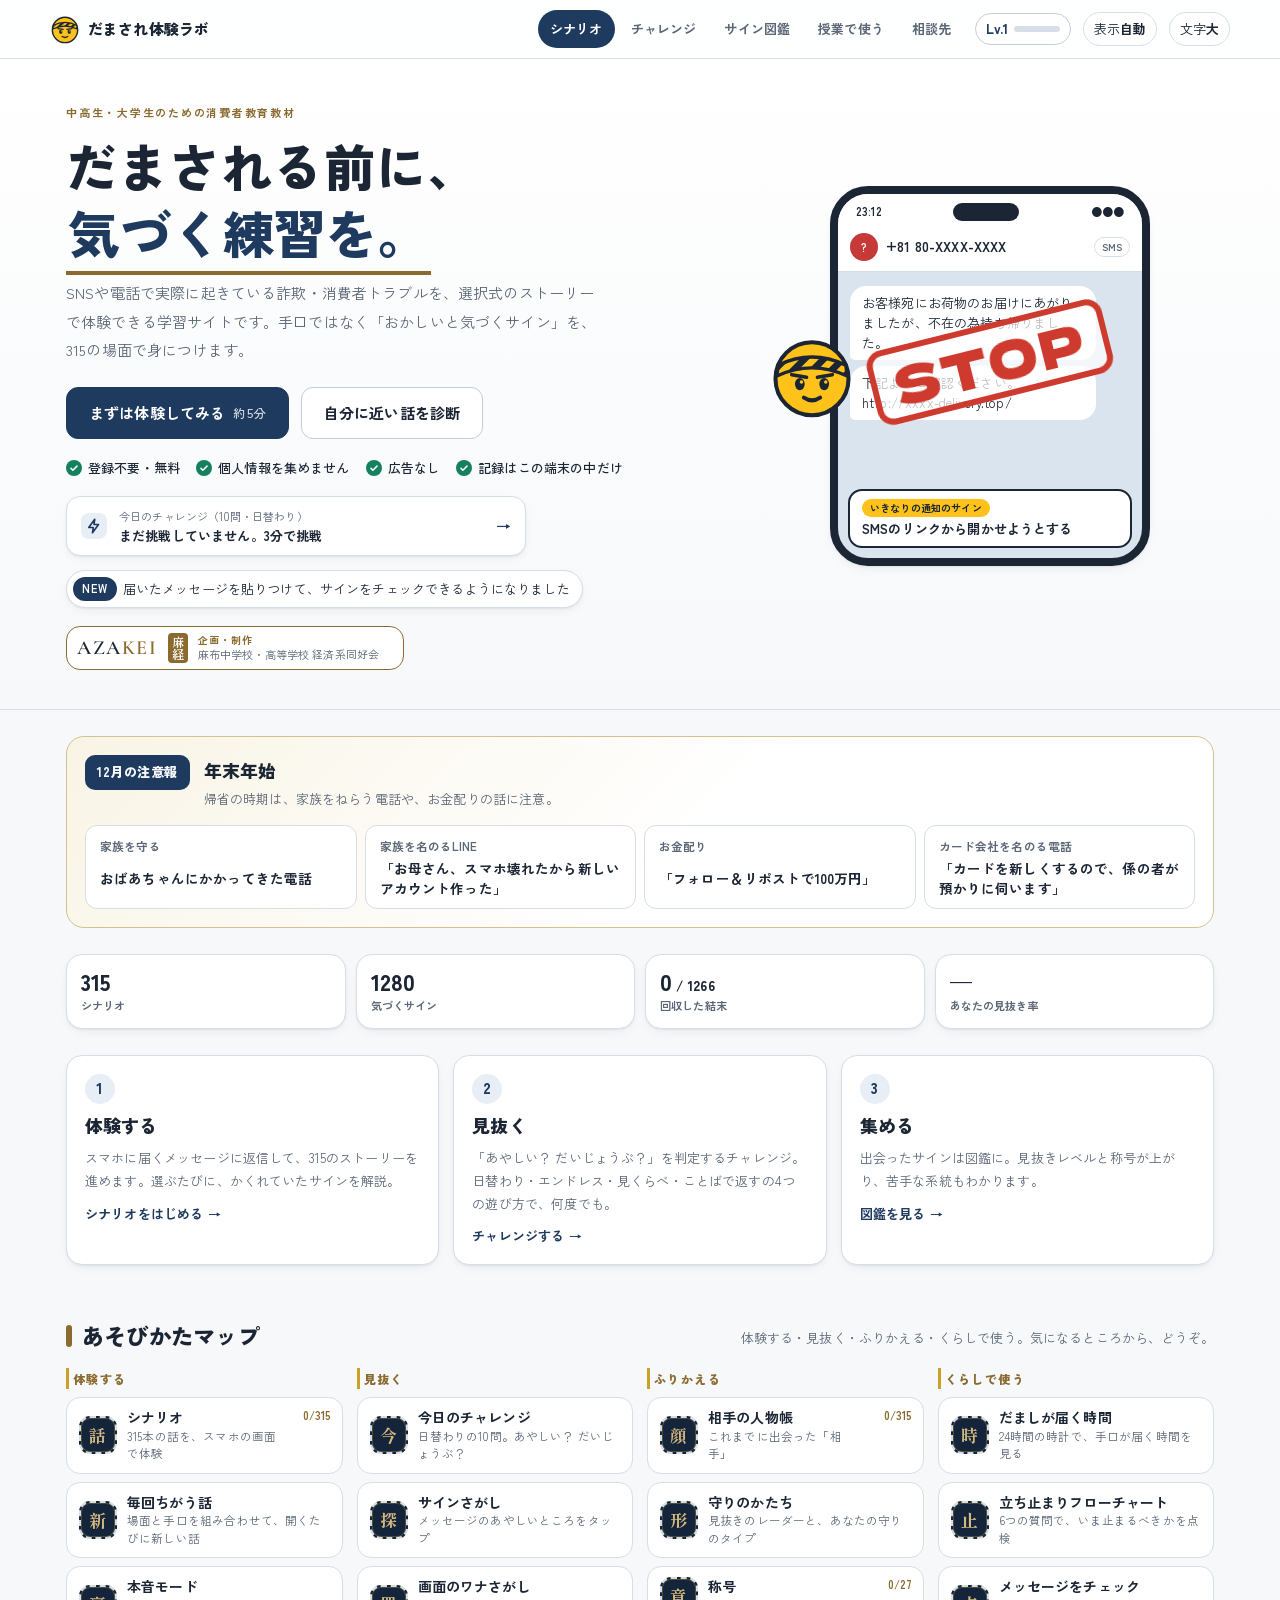
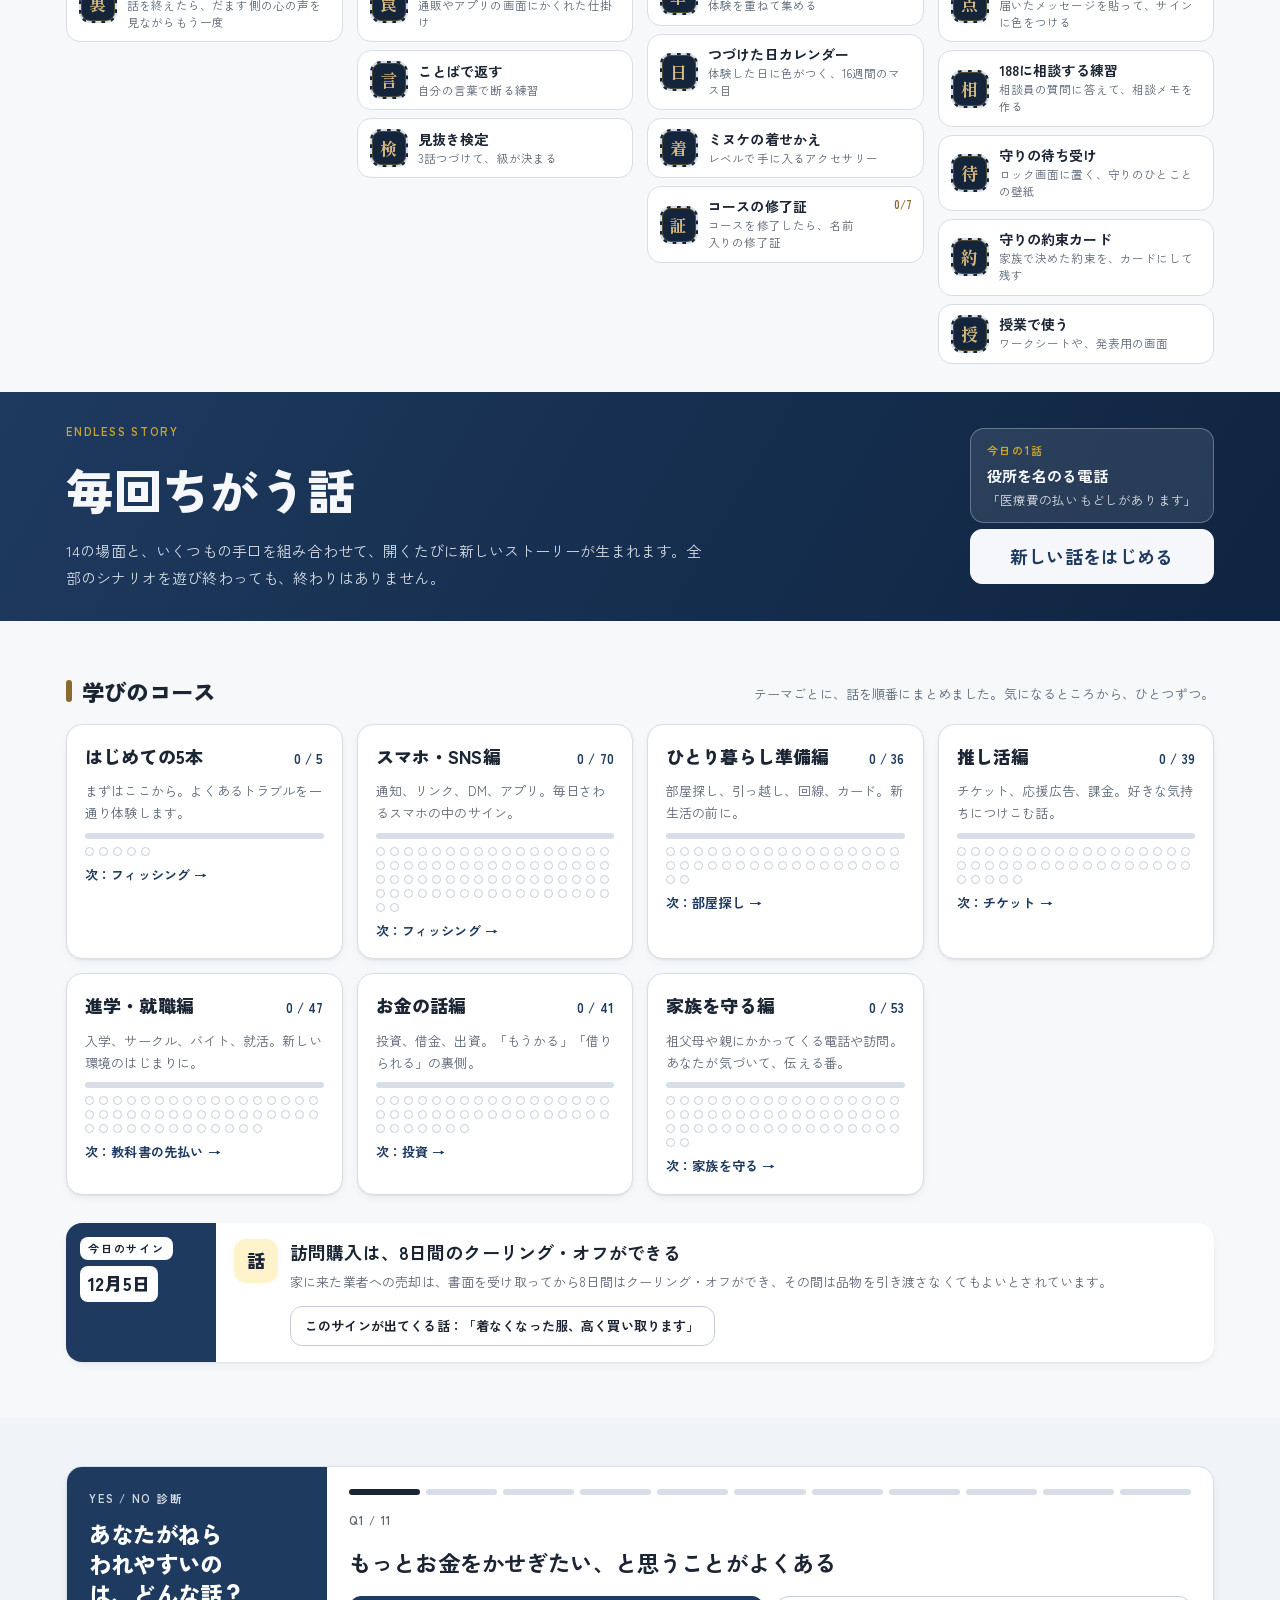
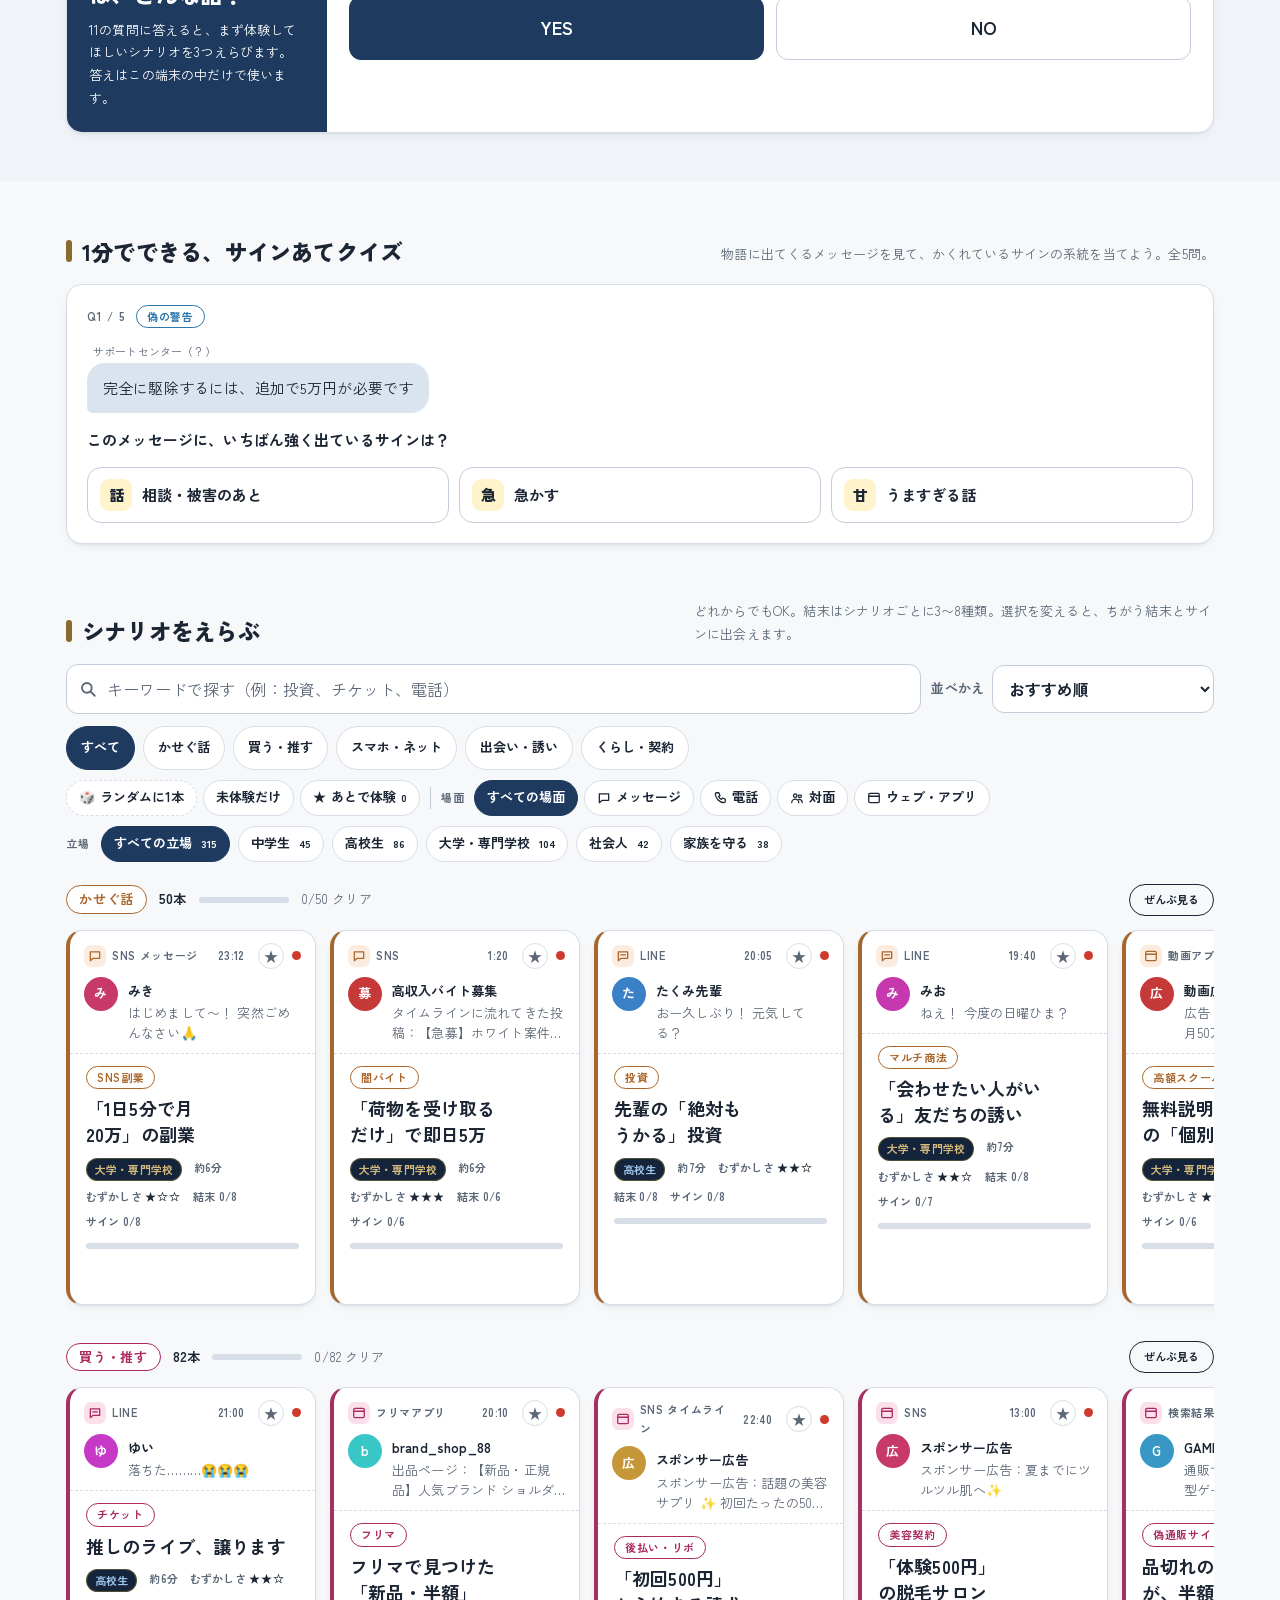
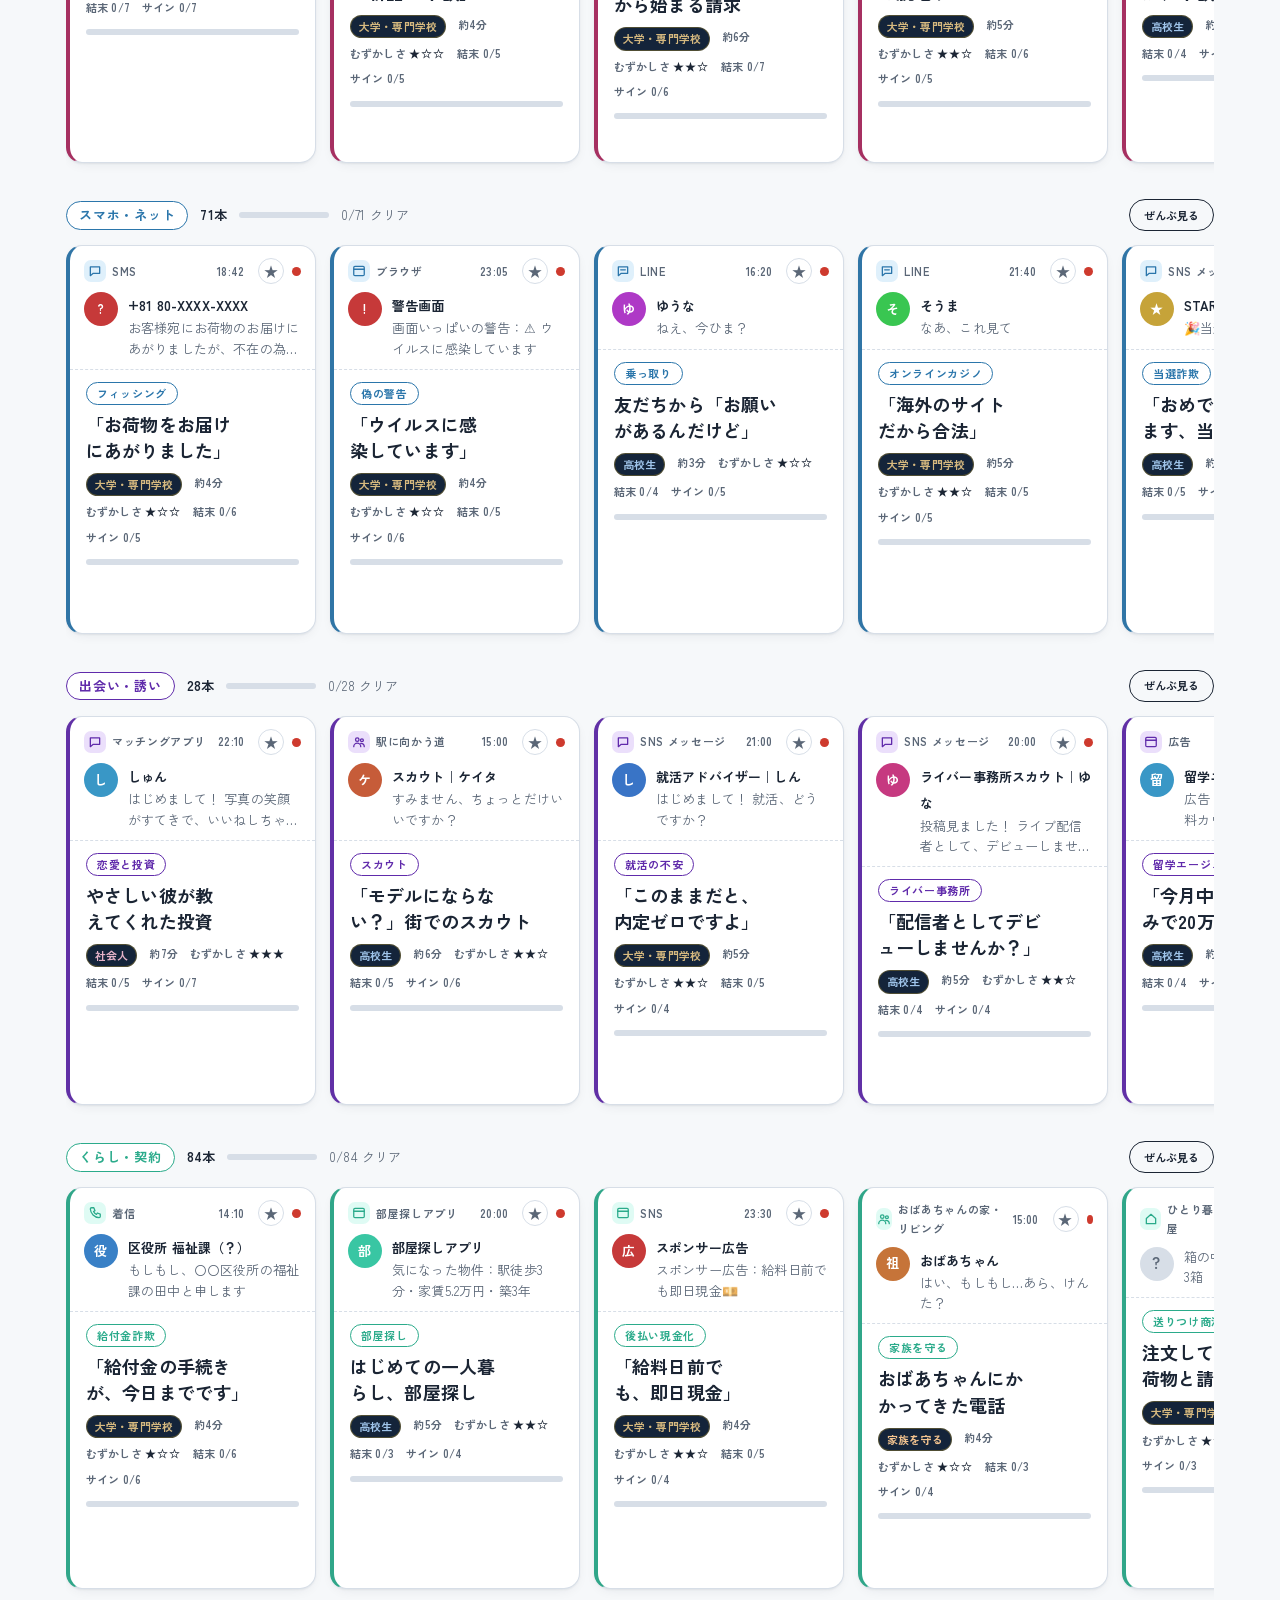
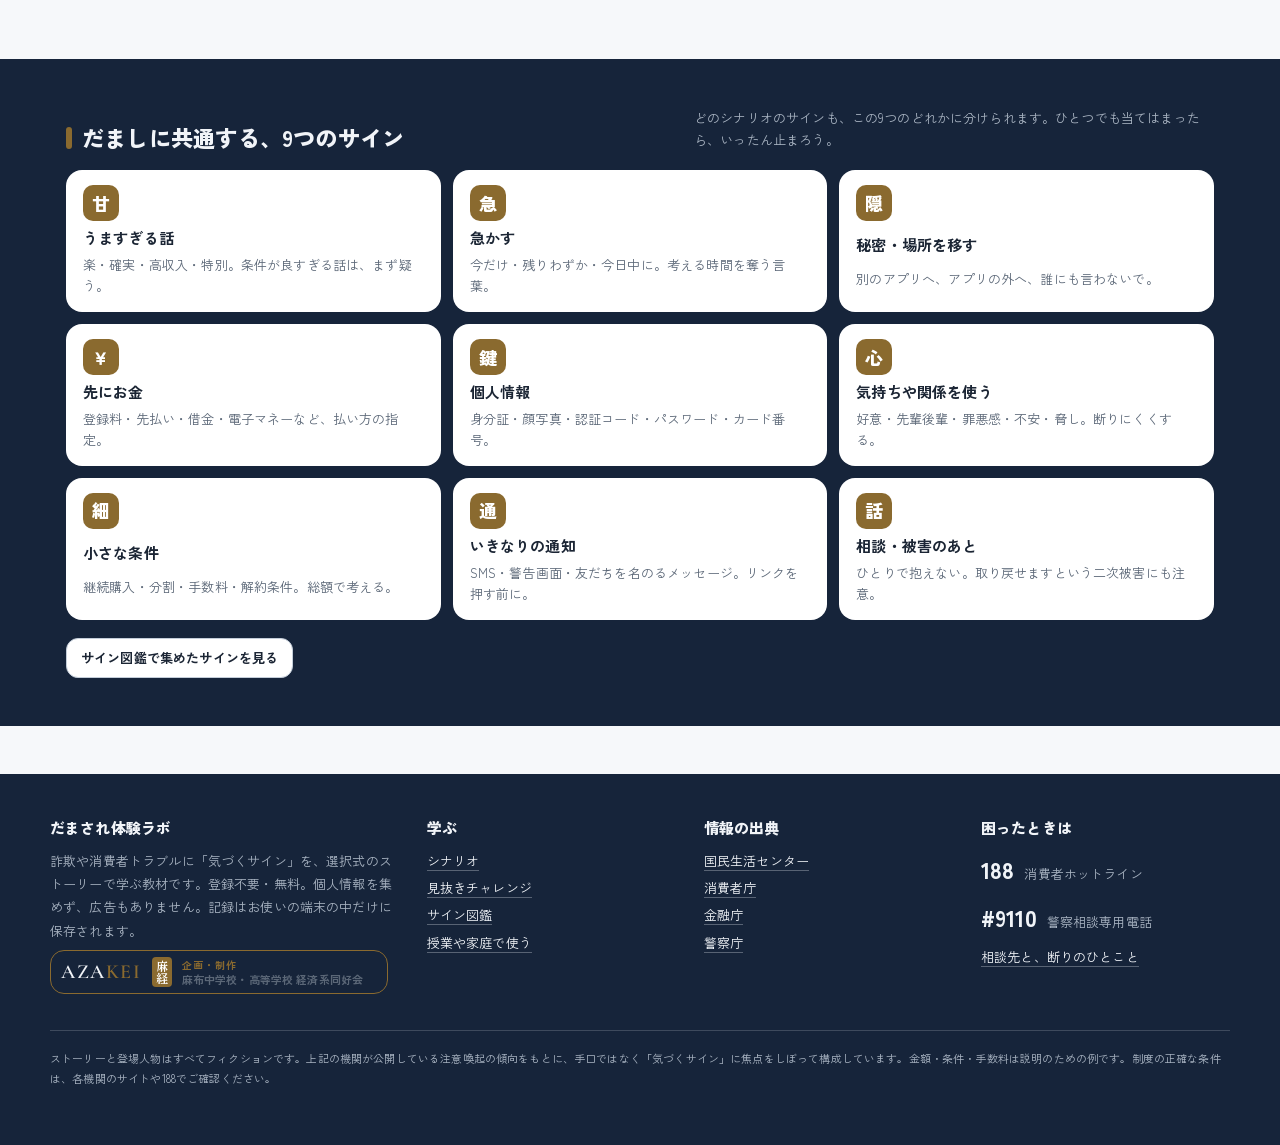
==== commit e654acac: "シナリオを315本に、アドレスバーの点検演出を追加 Co-Authored-By: Claude Opus 5.5 <noreply@anthropic.com>" ====
--- a/index.html
+++ b/index.html
@@ -3,13 +3,13 @@
 <head>
 <meta charset="utf-8">
 <meta name="viewport" content="width=device-width, initial-scale=1, viewport-fit=cover">
-<meta name="description" content="SNSや電話で実際に起きている詐欺・消費者トラブルを、310本の選択式ストーリーと見抜きチャレンジで体験できる学習サイト。登録不要・無料・個人情報を集めません。AZAKEI（麻経）制作。">
+<meta name="description" content="SNSや電話で実際に起きている詐欺・消費者トラブルを、315本の選択式ストーリーと見抜きチャレンジで体験できる学習サイト。登録不要・無料・個人情報を集めません。AZAKEI（麻経）制作。">
 <meta name="theme-color" content="#F6F8FA" media="(prefers-color-scheme: light)">
 <meta name="theme-color" content="#0D131A" media="(prefers-color-scheme: dark)">
 <meta property="og:type" content="website">
 <meta property="og:site_name" content="だまされ体験ラボ">
 <meta property="og:title" content="だまされ体験ラボ｜だまされる前に、気づく練習を。">
-<meta property="og:description" content="SNSや電話で実際に起きている詐欺・消費者トラブルを、310本の選択式ストーリーと見抜きチャレンジで体験できる学習サイト。登録不要・無料・個人情報を集めません。AZAKEI（麻経）制作。">
+<meta property="og:description" content="SNSや電話で実際に起きている詐欺・消費者トラブルを、315本の選択式ストーリーと見抜きチャレンジで体験できる学習サイト。登録不要・無料・個人情報を集めません。AZAKEI（麻経）制作。">
 <meta property="og:url" content="https://azakeiten.github.io/damasare-lab/">
 <meta property="og:image" content="https://azakeiten.github.io/damasare-lab/og.png">
 <meta property="og:image:width" content="1200">
@@ -22,7 +22,7 @@
 <link rel="preconnect" href="https://fonts.googleapis.com">
 <link rel="preconnect" href="https://fonts.gstatic.com" crossorigin>
 <link rel="stylesheet" href="https://fonts.googleapis.com/css2?family=Cormorant+Garamond:wght@600&family=Dela+Gothic+One&family=Shippori+Mincho:wght@800&family=Zen+Kaku+Gothic+New:wght@400;500;700;900&display=swap">
-<link rel="stylesheet" href="app.css?v=202610240018">
+<link rel="stylesheet" href="app.css?v=202610240028">
 
 <svg width="0" height="0" style="position:absolute" aria-hidden="true">
   <defs>
@@ -157,75 +157,76 @@
   <p class="foot-note">ストーリーと登場人物はすべてフィクションです。上記の機関が公開している注意喚起の傾向をもとに、手口ではなく「気づくサイン」に焦点をしぼって構成しています。金額・条件・手数料は説明のための例です。制度の正確な条件は、各機関のサイトや188でご確認ください。</p>
 </footer>
 
-<script defer src="data/kasegu.js?v=202610240018"></script>
-<script defer src="data/kau.js?v=202610240018"></script>
-<script defer src="data/net.js?v=202610240018"></script>
-<script defer src="data/deai.js?v=202610240018"></script>
-<script defer src="data/more.js?v=202610240018"></script>
-<script defer src="data/more2.js?v=202610240018"></script>
-<script defer src="data/more3.js?v=202610240018"></script>
-<script defer src="data/more4.js?v=202610240018"></script>
-<script defer src="data/more5.js?v=202610240018"></script>
-<script defer src="data/more6.js?v=202610240018"></script>
-<script defer src="data/more7.js?v=202610240018"></script>
-<script defer src="data/more8.js?v=202610240018"></script>
-<script defer src="data/more9.js?v=202610240018"></script>
-<script defer src="data/more10.js?v=202610240018"></script>
-<script defer src="data/more11.js?v=202610240018"></script>
-<script defer src="data/more12.js?v=202610240018"></script>
-<script defer src="data/more13.js?v=202610240018"></script>
-<script defer src="data/more14.js?v=202610240018"></script>
-<script defer src="data/more15.js?v=202610240018"></script>
-<script defer src="data/more16.js?v=202610240018"></script>
-<script defer src="data/more17.js?v=202610240018"></script>
-<script defer src="data/more18.js?v=202610240018"></script>
-<script defer src="data/more19.js?v=202610240018"></script>
-<script defer src="data/more20.js?v=202610240018"></script>
-<script defer src="data/more21.js?v=202610240018"></script>
-<script defer src="data/more22.js?v=202610240018"></script>
-<script defer src="data/more23.js?v=202610240018"></script>
-<script defer src="data/more24.js?v=202610240018"></script>
-<script defer src="data/more25.js?v=202610240018"></script>
-<script defer src="data/more26.js?v=202610240018"></script>
-<script defer src="data/more27.js?v=202610240018"></script>
-<script defer src="data/more28.js?v=202610240018"></script>
-<script defer src="data/more29.js?v=202610240018"></script>
-<script defer src="data/more30.js?v=202610240018"></script>
-<script defer src="data/more31.js?v=202610240018"></script>
-<script defer src="data/more32.js?v=202610240018"></script>
-<script defer src="data/more33.js?v=202610240018"></script>
-<script defer src="data/more34.js?v=202610240018"></script>
-<script defer src="data/more35.js?v=202610240018"></script>
-<script defer src="data/more36.js?v=202610240018"></script>
-<script defer src="data/more37.js?v=202610240018"></script>
-<script defer src="data/more38.js?v=202610240018"></script>
-<script defer src="data/more39.js?v=202610240018"></script>
-<script defer src="data/more40.js?v=202610240018"></script>
-<script defer src="data/more41.js?v=202610240018"></script>
-<script defer src="data/more42.js?v=202610240018"></script>
-<script defer src="data/more43.js?v=202610240018"></script>
-<script defer src="data/more44.js?v=202610240018"></script>
-<script defer src="data/more45.js?v=202610240018"></script>
-<script defer src="data/more46.js?v=202610240018"></script>
-<script defer src="data/more47.js?v=202610240018"></script>
-<script defer src="data/more48.js?v=202610240018"></script>
-<script defer src="data/more49.js?v=202610240018"></script>
-<script defer src="data/more50.js?v=202610240018"></script>
-<script defer src="data/more51.js?v=202610240018"></script>
-<script defer src="data/more52.js?v=202610240018"></script>
-<script defer src="data/more53.js?v=202610240018"></script>
-<script defer src="data/more54.js?v=202610240018"></script>
-<script defer src="data/more55.js?v=202610240018"></script>
-<script defer src="data/more56.js?v=202610240018"></script>
-<script defer src="data/more57.js?v=202610240018"></script>
-<script defer src="data/more58.js?v=202610240018"></script>
-<script defer src="data/more59.js?v=202610240018"></script>
-<script defer src="data/gen.js?v=202610240018"></script>
-<script defer src="data/words.js?v=202610240018"></script>
-<script defer src="data/debrief.js?v=202610240018"></script>
-<script defer src="data/challenge.js?v=202610240018"></script>
-<script defer src="data/challenge2.js?v=202610240018"></script>
-<script defer src="data/spot.js?v=202610240018"></script>
-<script defer src="app.js?v=202610240018"></script>
+<script defer src="data/kasegu.js?v=202610240028"></script>
+<script defer src="data/kau.js?v=202610240028"></script>
+<script defer src="data/net.js?v=202610240028"></script>
+<script defer src="data/deai.js?v=202610240028"></script>
+<script defer src="data/more.js?v=202610240028"></script>
+<script defer src="data/more2.js?v=202610240028"></script>
+<script defer src="data/more3.js?v=202610240028"></script>
+<script defer src="data/more4.js?v=202610240028"></script>
+<script defer src="data/more5.js?v=202610240028"></script>
+<script defer src="data/more6.js?v=202610240028"></script>
+<script defer src="data/more7.js?v=202610240028"></script>
+<script defer src="data/more8.js?v=202610240028"></script>
+<script defer src="data/more9.js?v=202610240028"></script>
+<script defer src="data/more10.js?v=202610240028"></script>
+<script defer src="data/more11.js?v=202610240028"></script>
+<script defer src="data/more12.js?v=202610240028"></script>
+<script defer src="data/more13.js?v=202610240028"></script>
+<script defer src="data/more14.js?v=202610240028"></script>
+<script defer src="data/more15.js?v=202610240028"></script>
+<script defer src="data/more16.js?v=202610240028"></script>
+<script defer src="data/more17.js?v=202610240028"></script>
+<script defer src="data/more18.js?v=202610240028"></script>
+<script defer src="data/more19.js?v=202610240028"></script>
+<script defer src="data/more20.js?v=202610240028"></script>
+<script defer src="data/more21.js?v=202610240028"></script>
+<script defer src="data/more22.js?v=202610240028"></script>
+<script defer src="data/more23.js?v=202610240028"></script>
+<script defer src="data/more24.js?v=202610240028"></script>
+<script defer src="data/more25.js?v=202610240028"></script>
+<script defer src="data/more26.js?v=202610240028"></script>
+<script defer src="data/more27.js?v=202610240028"></script>
+<script defer src="data/more28.js?v=202610240028"></script>
+<script defer src="data/more29.js?v=202610240028"></script>
+<script defer src="data/more30.js?v=202610240028"></script>
+<script defer src="data/more31.js?v=202610240028"></script>
+<script defer src="data/more32.js?v=202610240028"></script>
+<script defer src="data/more33.js?v=202610240028"></script>
+<script defer src="data/more34.js?v=202610240028"></script>
+<script defer src="data/more35.js?v=202610240028"></script>
+<script defer src="data/more36.js?v=202610240028"></script>
+<script defer src="data/more37.js?v=202610240028"></script>
+<script defer src="data/more38.js?v=202610240028"></script>
+<script defer src="data/more39.js?v=202610240028"></script>
+<script defer src="data/more40.js?v=202610240028"></script>
+<script defer src="data/more41.js?v=202610240028"></script>
+<script defer src="data/more42.js?v=202610240028"></script>
+<script defer src="data/more43.js?v=202610240028"></script>
+<script defer src="data/more44.js?v=202610240028"></script>
+<script defer src="data/more45.js?v=202610240028"></script>
+<script defer src="data/more46.js?v=202610240028"></script>
+<script defer src="data/more47.js?v=202610240028"></script>
+<script defer src="data/more48.js?v=202610240028"></script>
+<script defer src="data/more49.js?v=202610240028"></script>
+<script defer src="data/more50.js?v=202610240028"></script>
+<script defer src="data/more51.js?v=202610240028"></script>
+<script defer src="data/more52.js?v=202610240028"></script>
+<script defer src="data/more53.js?v=202610240028"></script>
+<script defer src="data/more54.js?v=202610240028"></script>
+<script defer src="data/more55.js?v=202610240028"></script>
+<script defer src="data/more56.js?v=202610240028"></script>
+<script defer src="data/more57.js?v=202610240028"></script>
+<script defer src="data/more58.js?v=202610240028"></script>
+<script defer src="data/more59.js?v=202610240028"></script>
+<script defer src="data/more60.js?v=202610240028"></script>
+<script defer src="data/gen.js?v=202610240028"></script>
+<script defer src="data/words.js?v=202610240028"></script>
+<script defer src="data/debrief.js?v=202610240028"></script>
+<script defer src="data/challenge.js?v=202610240028"></script>
+<script defer src="data/challenge2.js?v=202610240028"></script>
+<script defer src="data/spot.js?v=202610240028"></script>
+<script defer src="app.js?v=202610240028"></script>
 
 </html>
--- a/app.css
+++ b/app.css
@@ -2362,3 +2362,17 @@
 @keyframes speakRing { 0% { box-shadow: 0 0 0 0 rgba(76, 197, 150, .7); } 100% { box-shadow: 0 0 0 10px transparent; } }
 @media (prefers-reduced-motion: reduce) { .head.speaking .call-wave i { animation: none; height: 12px; } .head.speaking .avs .av { animation: none; box-shadow: 0 0 0 3px #4CC596; } }
 @media (max-width: 380px) { .call-wave { display: none; } }
+
+/* ---------- v70 アドレスバーの点検 ---------- */
+.url > span:not(.sr), .url mark > span { opacity: 0; animation: urlType .01s calc(var(--i) * 22ms) forwards; }
+@keyframes urlType { to { opacity: 1; } }
+.url .url-sus { background: transparent; color: inherit; text-decoration: underline wavy transparent; text-decoration-thickness: 1.5px; text-underline-offset: 3px;
+  animation: urlSus .5s calc(var(--n) * 22ms + 200ms) forwards; border-radius: 3px; }
+@keyframes urlSus { to { color: var(--danger); text-decoration-color: var(--danger); background: var(--danger-soft); } }
+.url-tip.sus { color: var(--danger); font-weight: 700; }
+.url-tip.sus > span { opacity: 0; animation: opFade .4s calc(var(--n) * 22ms + 500ms) forwards; }
+.url-tip.sus b { display: inline-grid; place-items: center; width: 16px; height: 16px; margin-right: 4px; border-radius: 50%; background: var(--danger); color: #fff; font-size: 11px; }
+@media (prefers-reduced-motion: reduce) {
+  .url > span:not(.sr), .url mark > span, .url-tip.sus > span { animation: none; opacity: 1; }
+  .url .url-sus { animation: none; color: var(--danger); text-decoration-color: var(--danger); background: var(--danger-soft); }
+}
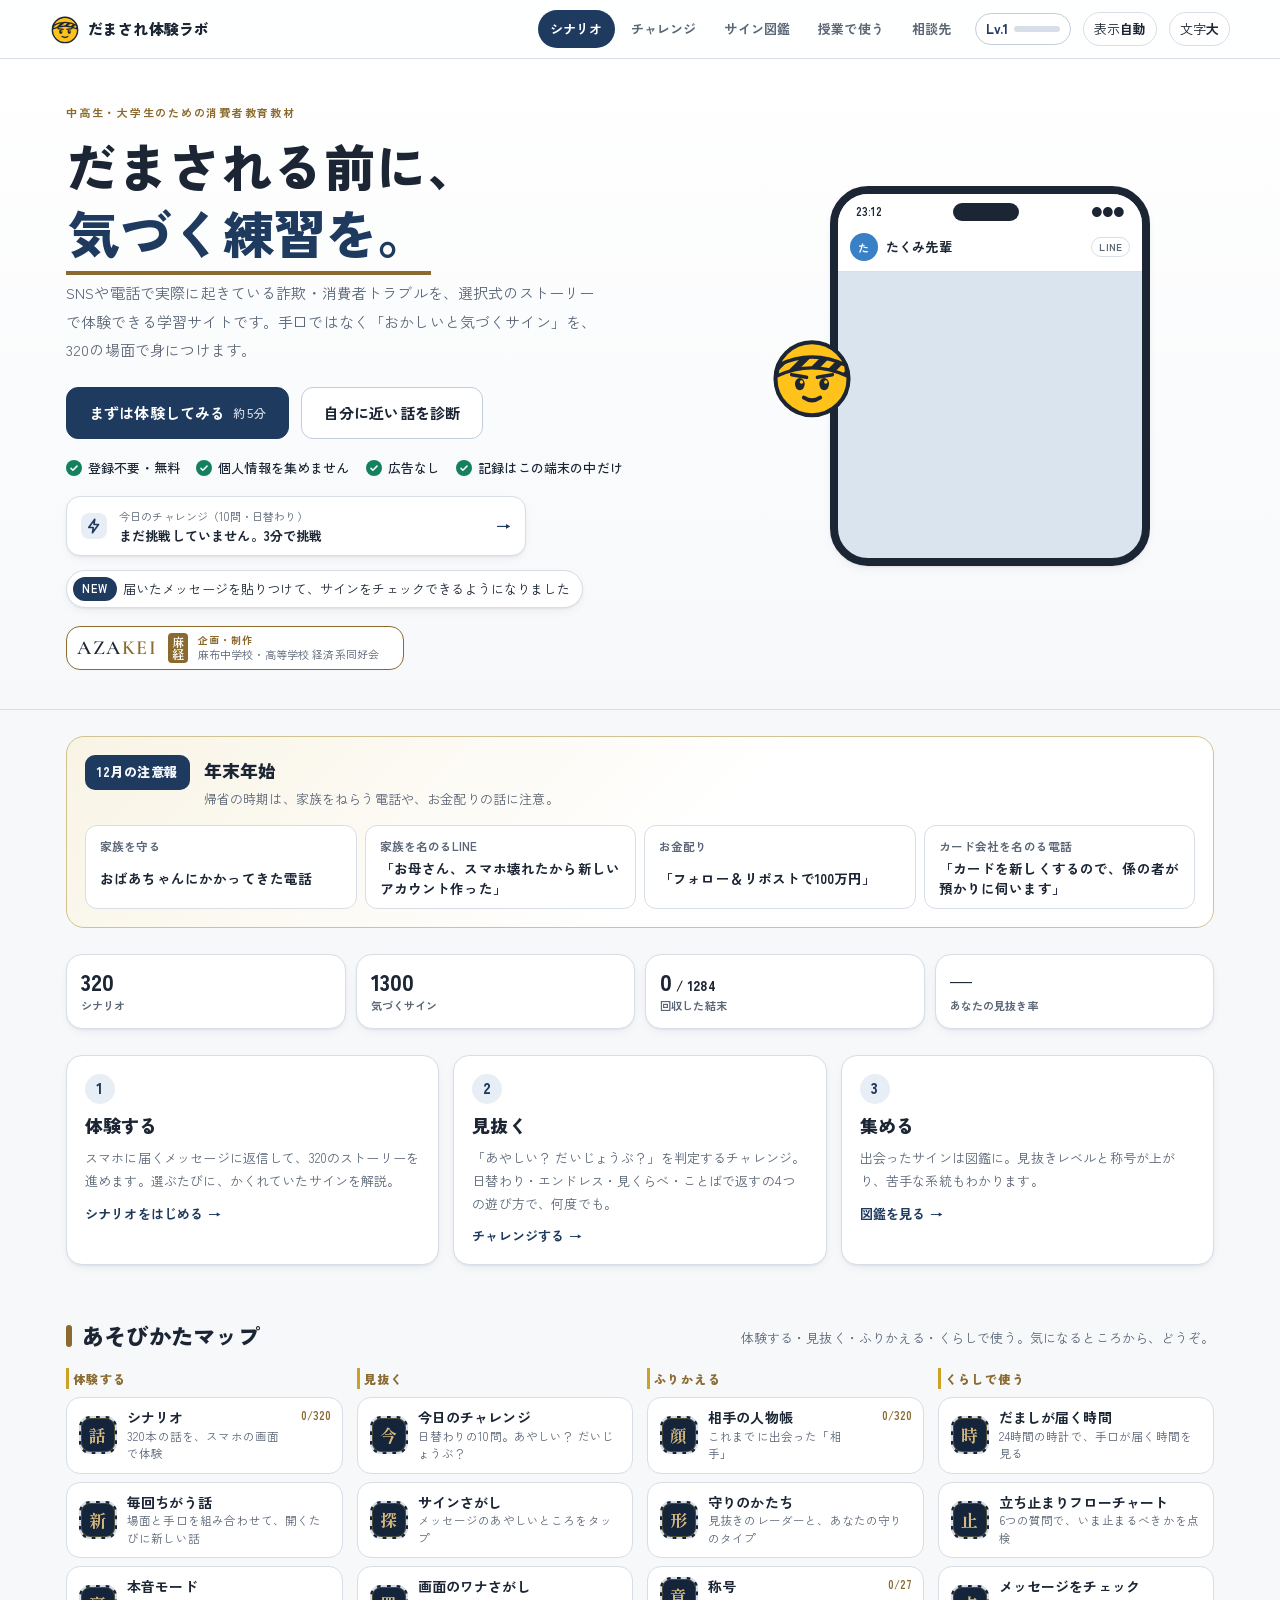
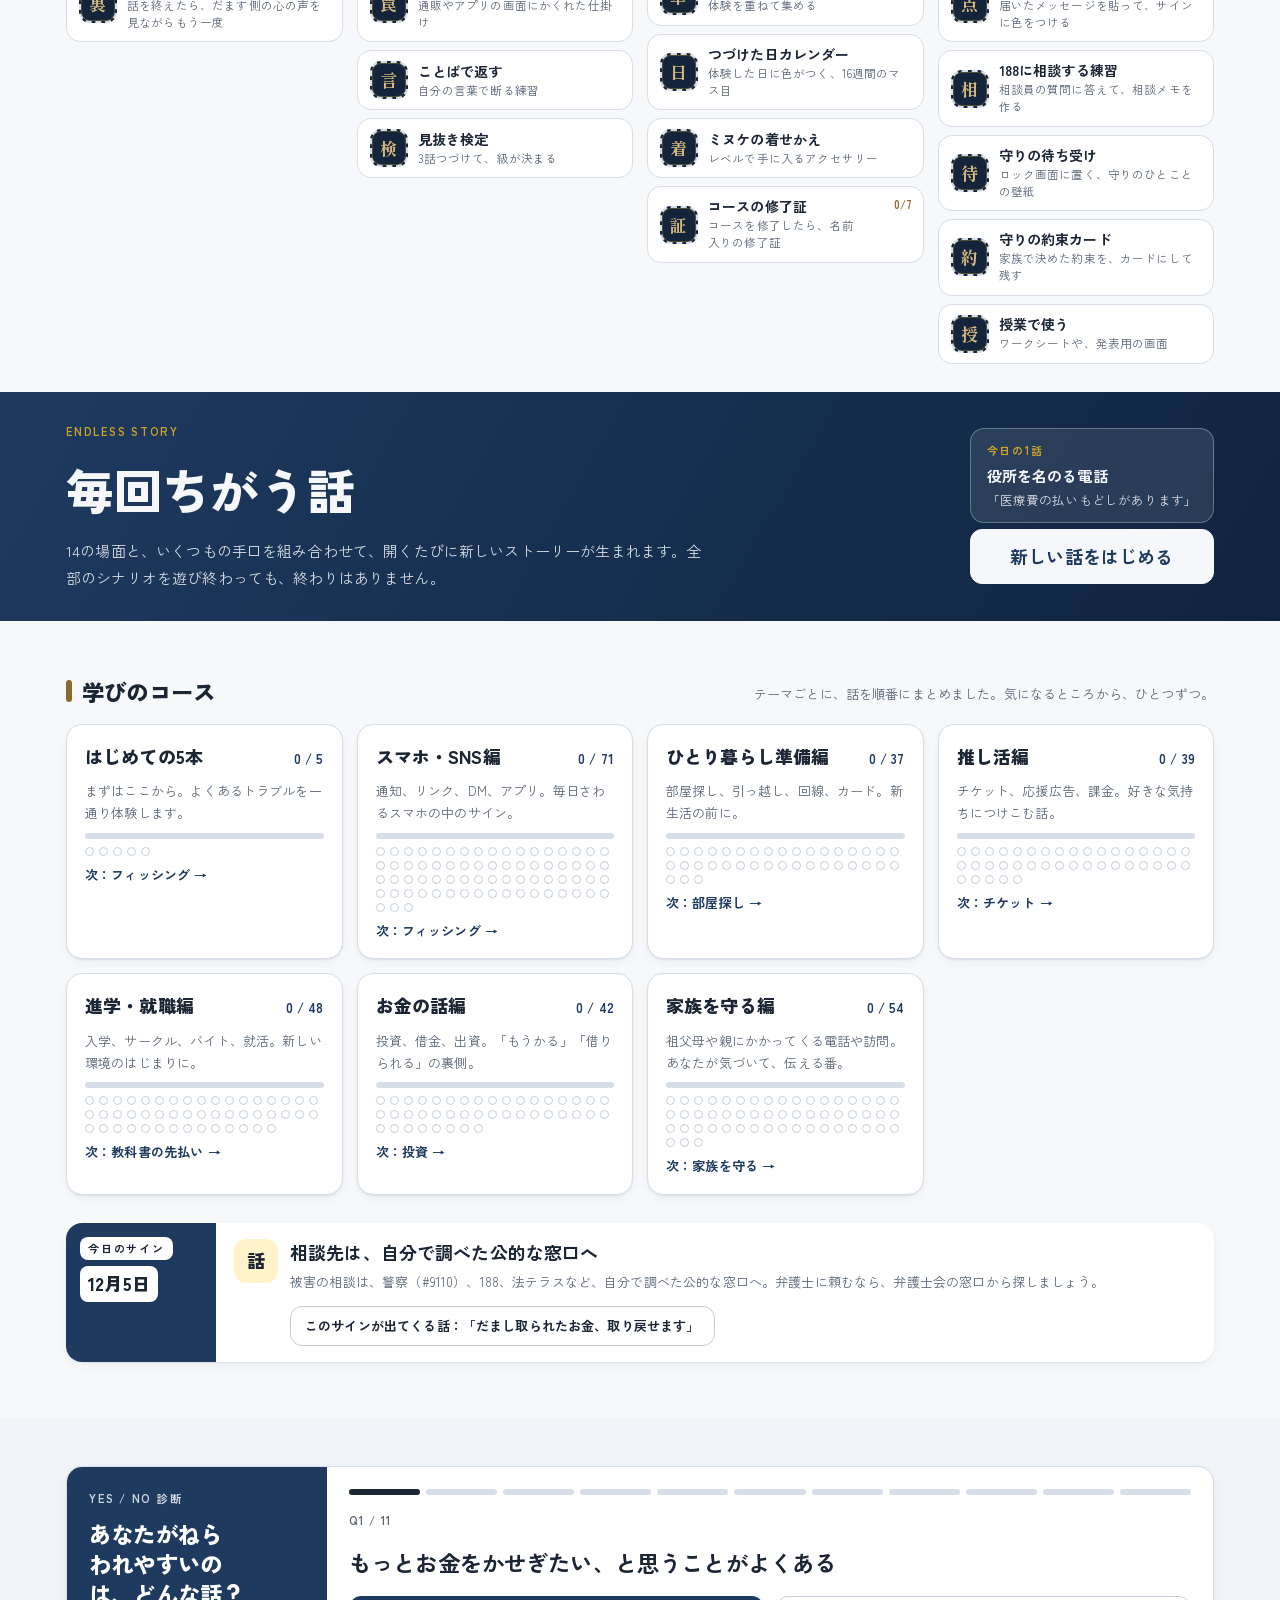
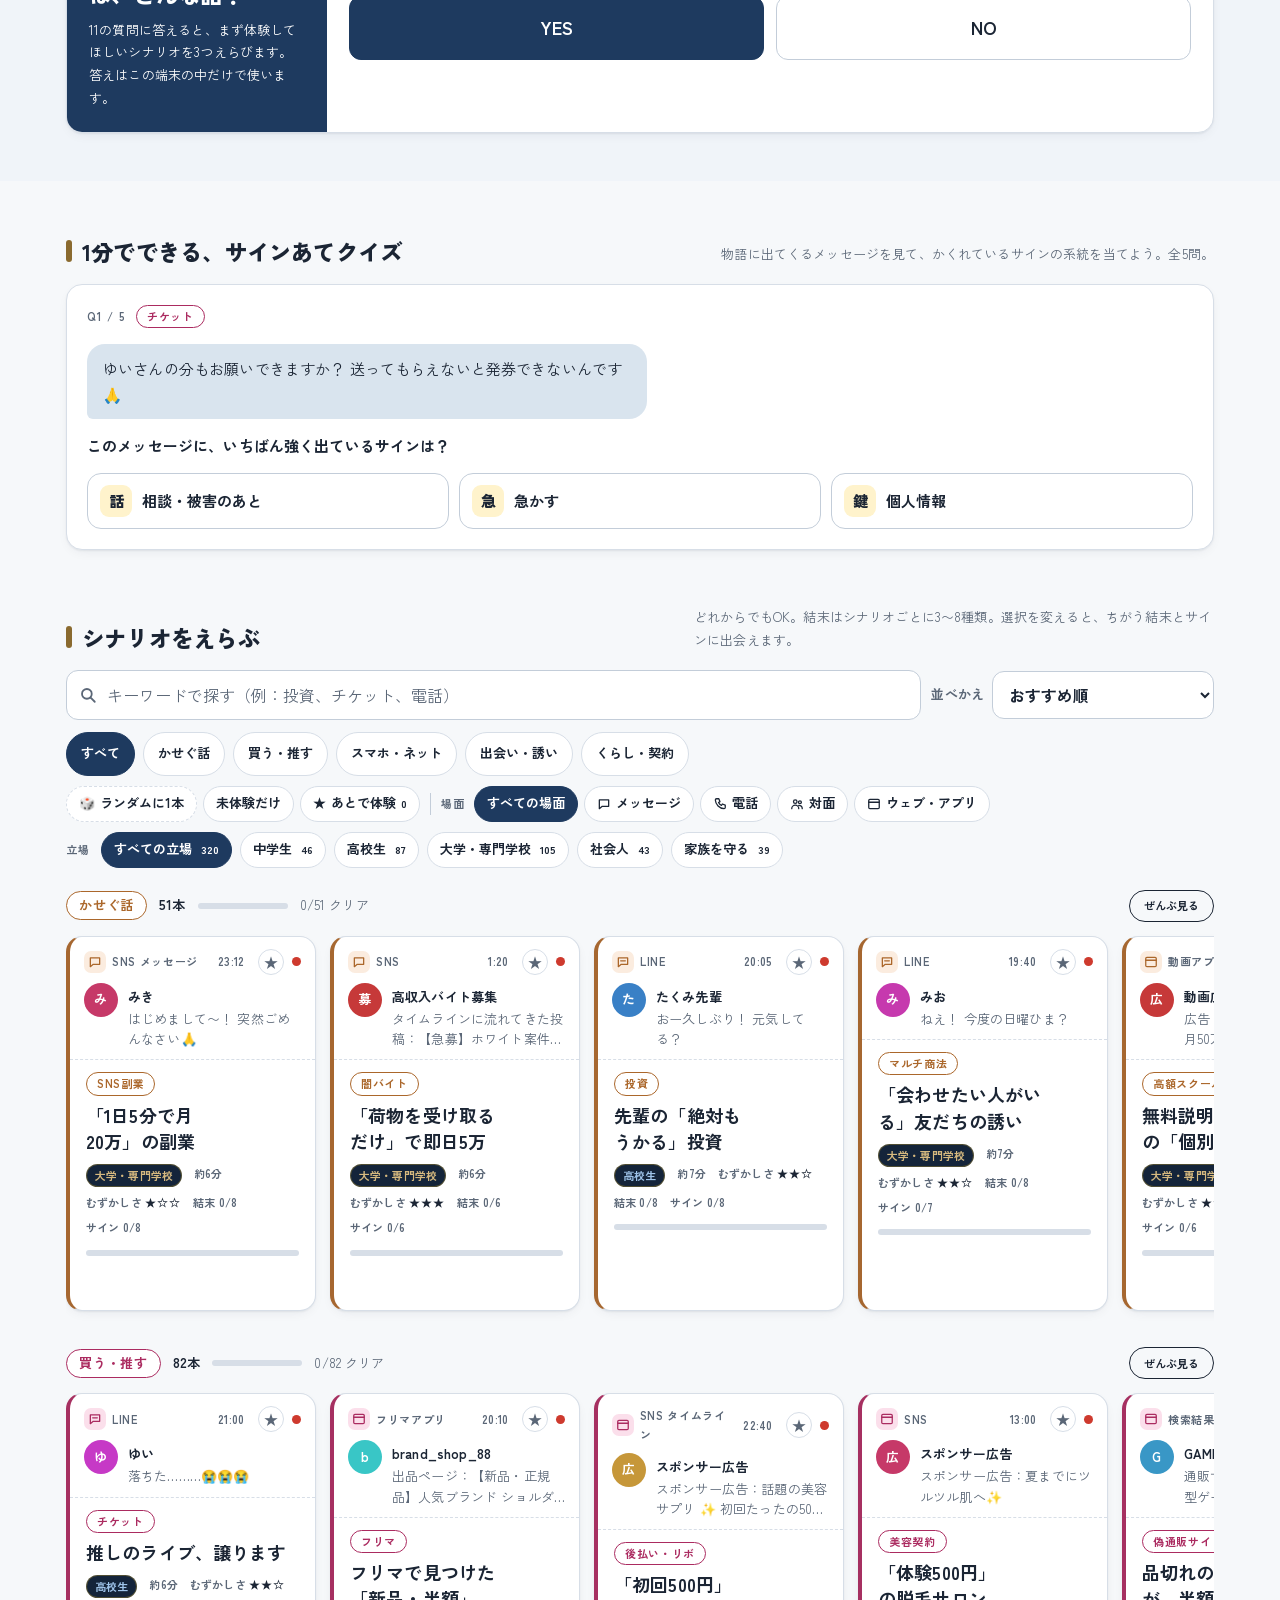
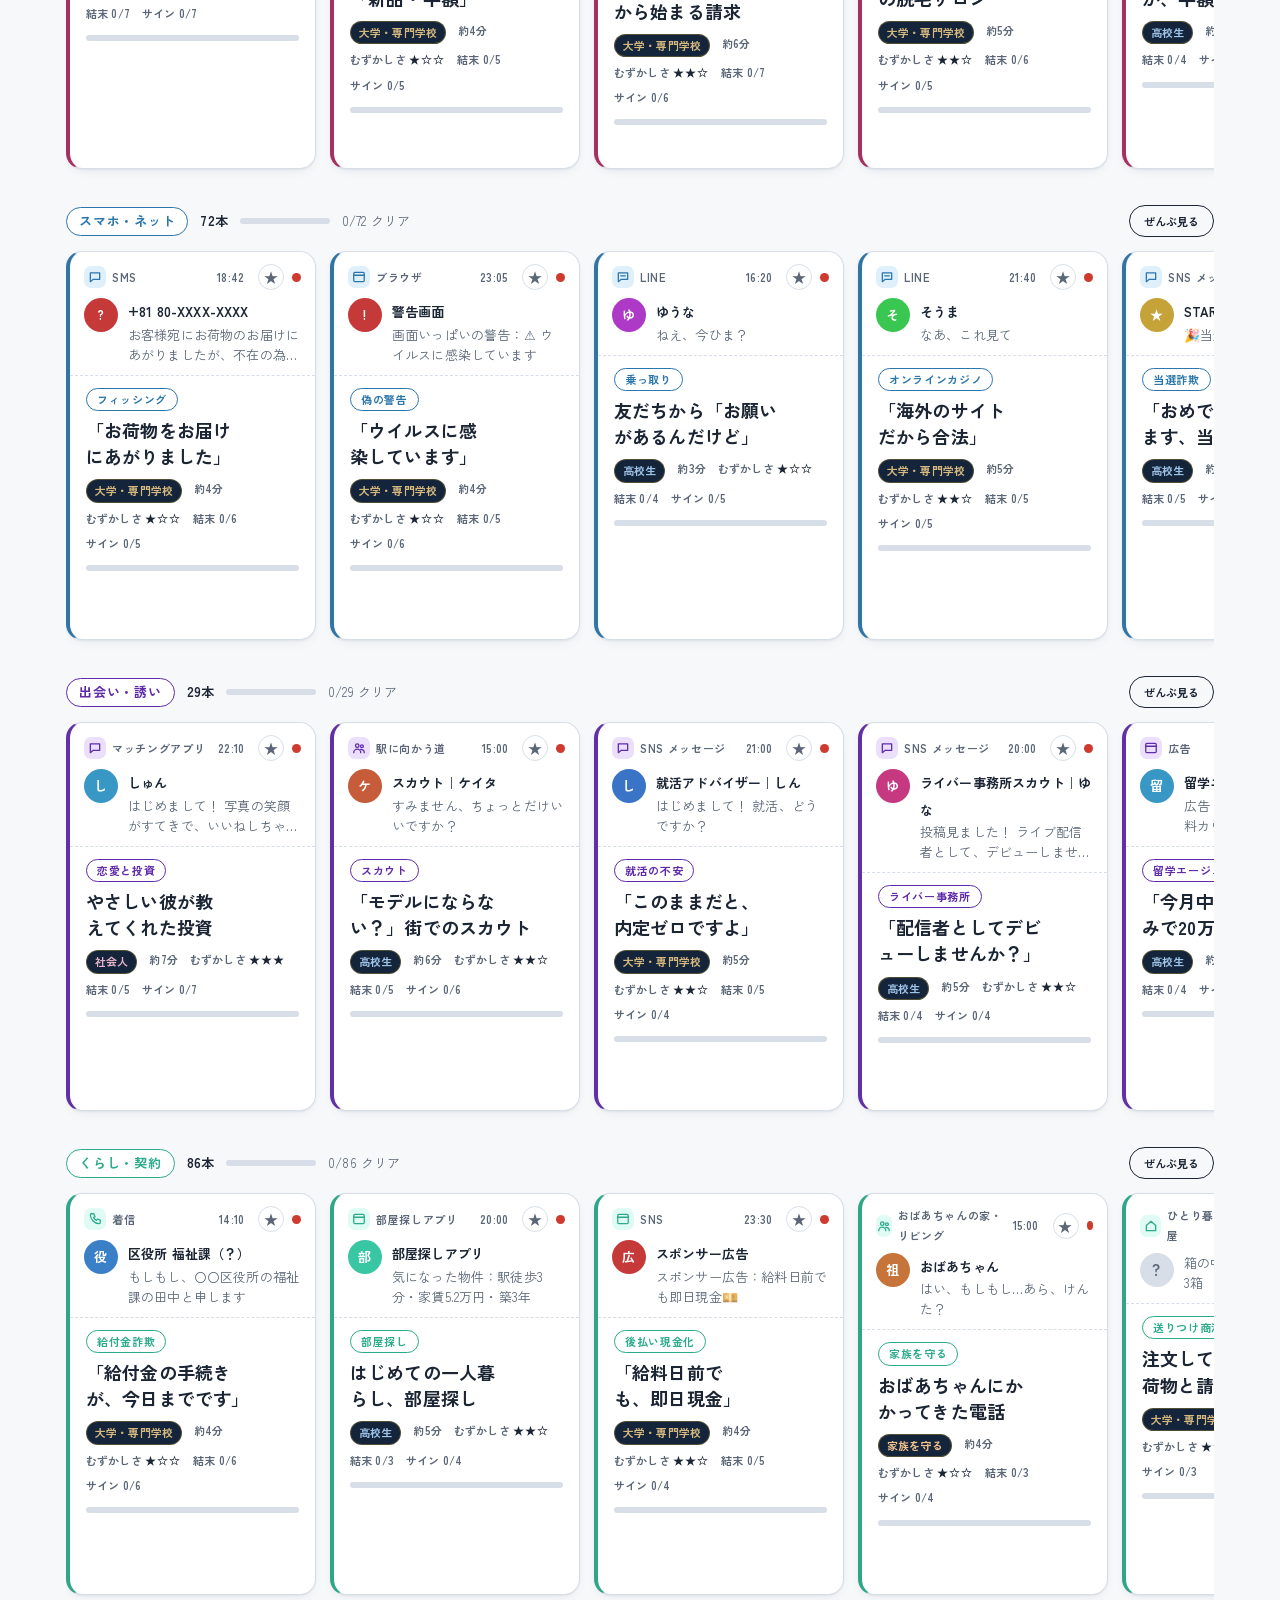
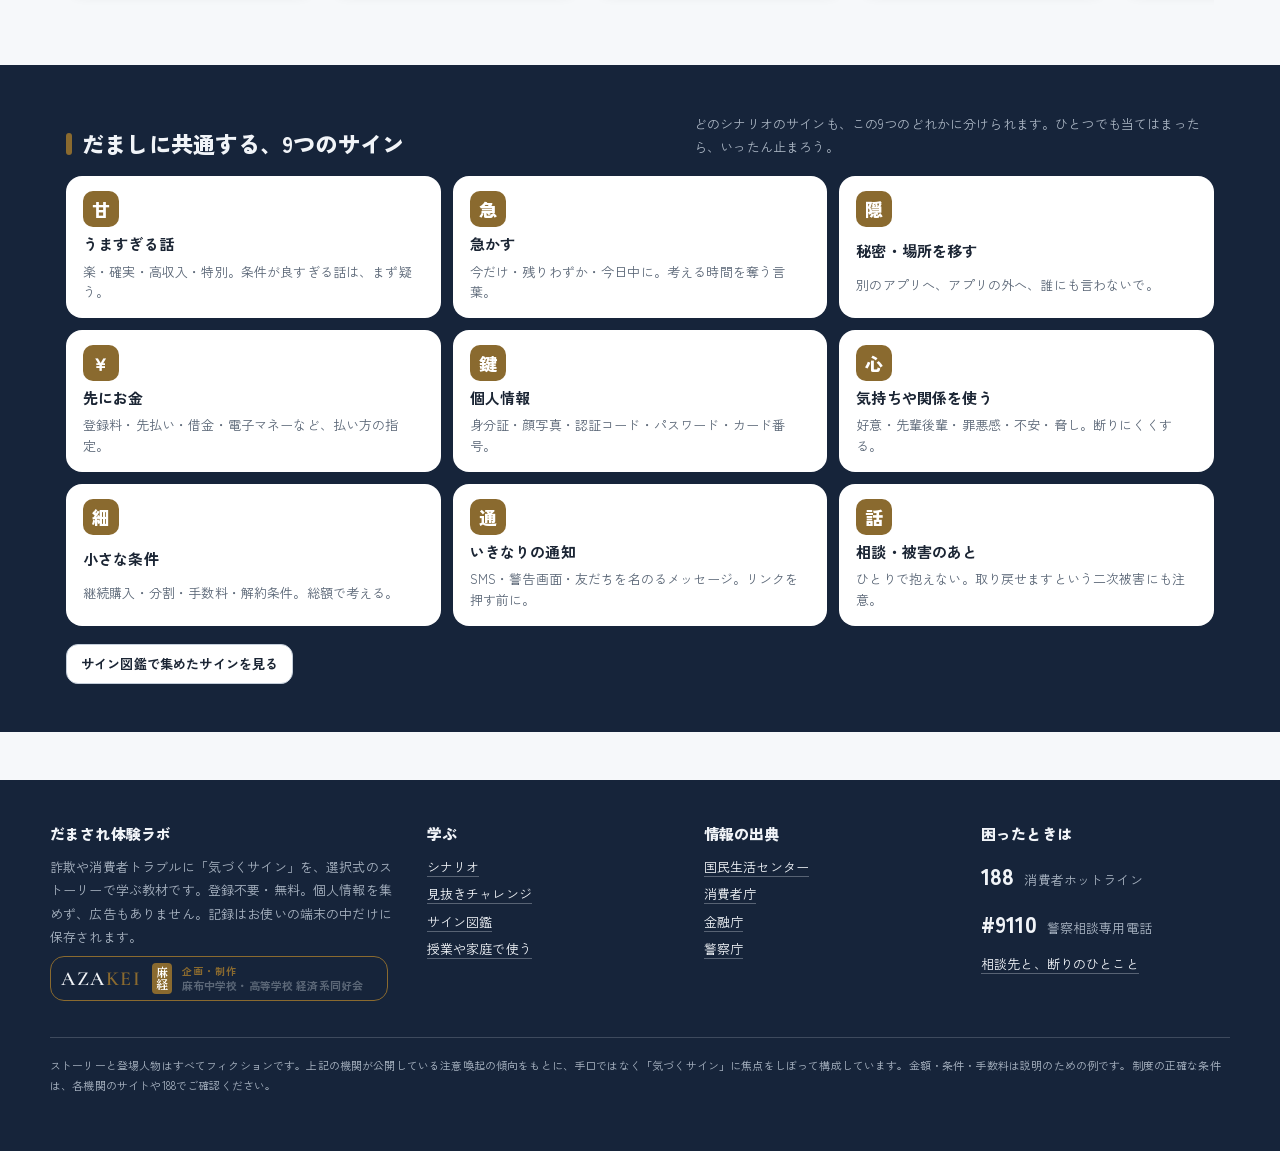
==== commit 1d8c1268: "シナリオを320本に、記録を残すときのシャッター演出を追加 Co-Authored-By: Claude Opus 5.5 <noreply@anthropic.com>" ====
--- a/index.html
+++ b/index.html
@@ -3,13 +3,13 @@
 <head>
 <meta charset="utf-8">
 <meta name="viewport" content="width=device-width, initial-scale=1, viewport-fit=cover">
-<meta name="description" content="SNSや電話で実際に起きている詐欺・消費者トラブルを、315本の選択式ストーリーと見抜きチャレンジで体験できる学習サイト。登録不要・無料・個人情報を集めません。AZAKEI（麻経）制作。">
+<meta name="description" content="SNSや電話で実際に起きている詐欺・消費者トラブルを、320本の選択式ストーリーと見抜きチャレンジで体験できる学習サイト。登録不要・無料・個人情報を集めません。AZAKEI（麻経）制作。">
 <meta name="theme-color" content="#F6F8FA" media="(prefers-color-scheme: light)">
 <meta name="theme-color" content="#0D131A" media="(prefers-color-scheme: dark)">
 <meta property="og:type" content="website">
 <meta property="og:site_name" content="だまされ体験ラボ">
 <meta property="og:title" content="だまされ体験ラボ｜だまされる前に、気づく練習を。">
-<meta property="og:description" content="SNSや電話で実際に起きている詐欺・消費者トラブルを、315本の選択式ストーリーと見抜きチャレンジで体験できる学習サイト。登録不要・無料・個人情報を集めません。AZAKEI（麻経）制作。">
+<meta property="og:description" content="SNSや電話で実際に起きている詐欺・消費者トラブルを、320本の選択式ストーリーと見抜きチャレンジで体験できる学習サイト。登録不要・無料・個人情報を集めません。AZAKEI（麻経）制作。">
 <meta property="og:url" content="https://azakeiten.github.io/damasare-lab/">
 <meta property="og:image" content="https://azakeiten.github.io/damasare-lab/og.png">
 <meta property="og:image:width" content="1200">
@@ -22,7 +22,7 @@
 <link rel="preconnect" href="https://fonts.googleapis.com">
 <link rel="preconnect" href="https://fonts.gstatic.com" crossorigin>
 <link rel="stylesheet" href="https://fonts.googleapis.com/css2?family=Cormorant+Garamond:wght@600&family=Dela+Gothic+One&family=Shippori+Mincho:wght@800&family=Zen+Kaku+Gothic+New:wght@400;500;700;900&display=swap">
-<link rel="stylesheet" href="app.css?v=202610240028">
+<link rel="stylesheet" href="app.css?v=202610241046">
 
 <svg width="0" height="0" style="position:absolute" aria-hidden="true">
   <defs>
@@ -157,76 +157,77 @@
   <p class="foot-note">ストーリーと登場人物はすべてフィクションです。上記の機関が公開している注意喚起の傾向をもとに、手口ではなく「気づくサイン」に焦点をしぼって構成しています。金額・条件・手数料は説明のための例です。制度の正確な条件は、各機関のサイトや188でご確認ください。</p>
 </footer>
 
-<script defer src="data/kasegu.js?v=202610240028"></script>
-<script defer src="data/kau.js?v=202610240028"></script>
-<script defer src="data/net.js?v=202610240028"></script>
-<script defer src="data/deai.js?v=202610240028"></script>
-<script defer src="data/more.js?v=202610240028"></script>
-<script defer src="data/more2.js?v=202610240028"></script>
-<script defer src="data/more3.js?v=202610240028"></script>
-<script defer src="data/more4.js?v=202610240028"></script>
-<script defer src="data/more5.js?v=202610240028"></script>
-<script defer src="data/more6.js?v=202610240028"></script>
-<script defer src="data/more7.js?v=202610240028"></script>
-<script defer src="data/more8.js?v=202610240028"></script>
-<script defer src="data/more9.js?v=202610240028"></script>
-<script defer src="data/more10.js?v=202610240028"></script>
-<script defer src="data/more11.js?v=202610240028"></script>
-<script defer src="data/more12.js?v=202610240028"></script>
-<script defer src="data/more13.js?v=202610240028"></script>
-<script defer src="data/more14.js?v=202610240028"></script>
-<script defer src="data/more15.js?v=202610240028"></script>
-<script defer src="data/more16.js?v=202610240028"></script>
-<script defer src="data/more17.js?v=202610240028"></script>
-<script defer src="data/more18.js?v=202610240028"></script>
-<script defer src="data/more19.js?v=202610240028"></script>
-<script defer src="data/more20.js?v=202610240028"></script>
-<script defer src="data/more21.js?v=202610240028"></script>
-<script defer src="data/more22.js?v=202610240028"></script>
-<script defer src="data/more23.js?v=202610240028"></script>
-<script defer src="data/more24.js?v=202610240028"></script>
-<script defer src="data/more25.js?v=202610240028"></script>
-<script defer src="data/more26.js?v=202610240028"></script>
-<script defer src="data/more27.js?v=202610240028"></script>
-<script defer src="data/more28.js?v=202610240028"></script>
-<script defer src="data/more29.js?v=202610240028"></script>
-<script defer src="data/more30.js?v=202610240028"></script>
-<script defer src="data/more31.js?v=202610240028"></script>
-<script defer src="data/more32.js?v=202610240028"></script>
-<script defer src="data/more33.js?v=202610240028"></script>
-<script defer src="data/more34.js?v=202610240028"></script>
-<script defer src="data/more35.js?v=202610240028"></script>
-<script defer src="data/more36.js?v=202610240028"></script>
-<script defer src="data/more37.js?v=202610240028"></script>
-<script defer src="data/more38.js?v=202610240028"></script>
-<script defer src="data/more39.js?v=202610240028"></script>
-<script defer src="data/more40.js?v=202610240028"></script>
-<script defer src="data/more41.js?v=202610240028"></script>
-<script defer src="data/more42.js?v=202610240028"></script>
-<script defer src="data/more43.js?v=202610240028"></script>
-<script defer src="data/more44.js?v=202610240028"></script>
-<script defer src="data/more45.js?v=202610240028"></script>
-<script defer src="data/more46.js?v=202610240028"></script>
-<script defer src="data/more47.js?v=202610240028"></script>
-<script defer src="data/more48.js?v=202610240028"></script>
-<script defer src="data/more49.js?v=202610240028"></script>
-<script defer src="data/more50.js?v=202610240028"></script>
-<script defer src="data/more51.js?v=202610240028"></script>
-<script defer src="data/more52.js?v=202610240028"></script>
-<script defer src="data/more53.js?v=202610240028"></script>
-<script defer src="data/more54.js?v=202610240028"></script>
-<script defer src="data/more55.js?v=202610240028"></script>
-<script defer src="data/more56.js?v=202610240028"></script>
-<script defer src="data/more57.js?v=202610240028"></script>
-<script defer src="data/more58.js?v=202610240028"></script>
-<script defer src="data/more59.js?v=202610240028"></script>
-<script defer src="data/more60.js?v=202610240028"></script>
-<script defer src="data/gen.js?v=202610240028"></script>
-<script defer src="data/words.js?v=202610240028"></script>
-<script defer src="data/debrief.js?v=202610240028"></script>
-<script defer src="data/challenge.js?v=202610240028"></script>
-<script defer src="data/challenge2.js?v=202610240028"></script>
-<script defer src="data/spot.js?v=202610240028"></script>
-<script defer src="app.js?v=202610240028"></script>
+<script defer src="data/kasegu.js?v=202610241046"></script>
+<script defer src="data/kau.js?v=202610241046"></script>
+<script defer src="data/net.js?v=202610241046"></script>
+<script defer src="data/deai.js?v=202610241046"></script>
+<script defer src="data/more.js?v=202610241046"></script>
+<script defer src="data/more2.js?v=202610241046"></script>
+<script defer src="data/more3.js?v=202610241046"></script>
+<script defer src="data/more4.js?v=202610241046"></script>
+<script defer src="data/more5.js?v=202610241046"></script>
+<script defer src="data/more6.js?v=202610241046"></script>
+<script defer src="data/more7.js?v=202610241046"></script>
+<script defer src="data/more8.js?v=202610241046"></script>
+<script defer src="data/more9.js?v=202610241046"></script>
+<script defer src="data/more10.js?v=202610241046"></script>
+<script defer src="data/more11.js?v=202610241046"></script>
+<script defer src="data/more12.js?v=202610241046"></script>
+<script defer src="data/more13.js?v=202610241046"></script>
+<script defer src="data/more14.js?v=202610241046"></script>
+<script defer src="data/more15.js?v=202610241046"></script>
+<script defer src="data/more16.js?v=202610241046"></script>
+<script defer src="data/more17.js?v=202610241046"></script>
+<script defer src="data/more18.js?v=202610241046"></script>
+<script defer src="data/more19.js?v=202610241046"></script>
+<script defer src="data/more20.js?v=202610241046"></script>
+<script defer src="data/more21.js?v=202610241046"></script>
+<script defer src="data/more22.js?v=202610241046"></script>
+<script defer src="data/more23.js?v=202610241046"></script>
+<script defer src="data/more24.js?v=202610241046"></script>
+<script defer src="data/more25.js?v=202610241046"></script>
+<script defer src="data/more26.js?v=202610241046"></script>
+<script defer src="data/more27.js?v=202610241046"></script>
+<script defer src="data/more28.js?v=202610241046"></script>
+<script defer src="data/more29.js?v=202610241046"></script>
+<script defer src="data/more30.js?v=202610241046"></script>
+<script defer src="data/more31.js?v=202610241046"></script>
+<script defer src="data/more32.js?v=202610241046"></script>
+<script defer src="data/more33.js?v=202610241046"></script>
+<script defer src="data/more34.js?v=202610241046"></script>
+<script defer src="data/more35.js?v=202610241046"></script>
+<script defer src="data/more36.js?v=202610241046"></script>
+<script defer src="data/more37.js?v=202610241046"></script>
+<script defer src="data/more38.js?v=202610241046"></script>
+<script defer src="data/more39.js?v=202610241046"></script>
+<script defer src="data/more40.js?v=202610241046"></script>
+<script defer src="data/more41.js?v=202610241046"></script>
+<script defer src="data/more42.js?v=202610241046"></script>
+<script defer src="data/more43.js?v=202610241046"></script>
+<script defer src="data/more44.js?v=202610241046"></script>
+<script defer src="data/more45.js?v=202610241046"></script>
+<script defer src="data/more46.js?v=202610241046"></script>
+<script defer src="data/more47.js?v=202610241046"></script>
+<script defer src="data/more48.js?v=202610241046"></script>
+<script defer src="data/more49.js?v=202610241046"></script>
+<script defer src="data/more50.js?v=202610241046"></script>
+<script defer src="data/more51.js?v=202610241046"></script>
+<script defer src="data/more52.js?v=202610241046"></script>
+<script defer src="data/more53.js?v=202610241046"></script>
+<script defer src="data/more54.js?v=202610241046"></script>
+<script defer src="data/more55.js?v=202610241046"></script>
+<script defer src="data/more56.js?v=202610241046"></script>
+<script defer src="data/more57.js?v=202610241046"></script>
+<script defer src="data/more58.js?v=202610241046"></script>
+<script defer src="data/more59.js?v=202610241046"></script>
+<script defer src="data/more60.js?v=202610241046"></script>
+<script defer src="data/more61.js?v=202610241046"></script>
+<script defer src="data/gen.js?v=202610241046"></script>
+<script defer src="data/words.js?v=202610241046"></script>
+<script defer src="data/debrief.js?v=202610241046"></script>
+<script defer src="data/challenge.js?v=202610241046"></script>
+<script defer src="data/challenge2.js?v=202610241046"></script>
+<script defer src="data/spot.js?v=202610241046"></script>
+<script defer src="app.js?v=202610241046"></script>
 
 </html>
--- a/app.css
+++ b/app.css
@@ -2376,3 +2376,25 @@
   .url > span:not(.sr), .url mark > span, .url-tip.sus > span { animation: none; opacity: 1; }
   .url .url-sus { animation: none; color: var(--danger); text-decoration-color: var(--danger); background: var(--danger-soft); }
 }
+
+/* ---------- v71 記録のシャッター ---------- */
+.ev-flash { position: absolute; inset: 0; z-index: 6; pointer-events: none; background: #fff; animation: evFlash .45s ease-out both; }
+.ev-flash.memo { background: #FFF3CC; }
+@keyframes evFlash { 0% { opacity: .85; } 100% { opacity: 0; } }
+.ev-shot { position: absolute; z-index: 6; left: 50%; top: 42%; width: 130px; padding: 10px 10px 18px; margin: -60px 0 0 -65px; pointer-events: none; display: grid; gap: 5px;
+  background: #fff; border-radius: 6px; box-shadow: 0 10px 30px rgba(0, 0, 0, .35); transform-origin: center; animation: evFly .85s .1s cubic-bezier(.5, 0, .3, 1) both; }
+.ev-shot i { display: block; height: 6px; border-radius: 3px; background: #D7DEE7; }
+.ev-shot i:nth-child(2) { width: 70%; }
+.ev-shot span { font-size: 9px; line-height: 1.4; color: #1B2534; background: #EEF2F6; border-radius: 6px; padding: 4px 6px; max-height: 3.2em; overflow: hidden; }
+.ev-shot.memo { background: #FFFBEA; }
+.ev-shot.memo i { background: #E8D9A8; }
+@keyframes evFly { 0% { transform: scale(1.4) rotate(-3deg); opacity: 0; } 25% { transform: scale(1) rotate(-3deg); opacity: 1; }
+  100% { transform: translate(140px, -210px) scale(.12) rotate(8deg); opacity: .2; } }
+.ev-badge { position: absolute; z-index: 4; right: 14px; top: 130px; display: inline-flex; align-items: center; gap: 4px; padding: 4px 10px 4px 6px; border-radius: 999px; pointer-events: none;
+  background: var(--band-ink); color: #F5F7FA; font-size: 12px; box-shadow: 0 4px 12px rgba(0, 0, 0, .25); }
+.ev-badge .ev-ic { width: 20px; height: 20px; border-radius: 50%; display: grid; place-items: center; background: #4CC596; color: #0B1522; font-size: 11px; }
+.ev-badge b { font-variant-numeric: tabular-nums; font-size: 14px; }
+.ev-badge small { font-size: 10px; color: #A9B4C2; font-weight: 700; }
+.ev-badge.bump { animation: evBump .45s cubic-bezier(.2, 1.6, .4, 1); }
+@keyframes evBump { 0% { transform: scale(1); } 40% { transform: scale(1.25); } 100% { transform: scale(1); } }
+@media (prefers-reduced-motion: reduce) { .ev-badge.bump { animation: none; } }
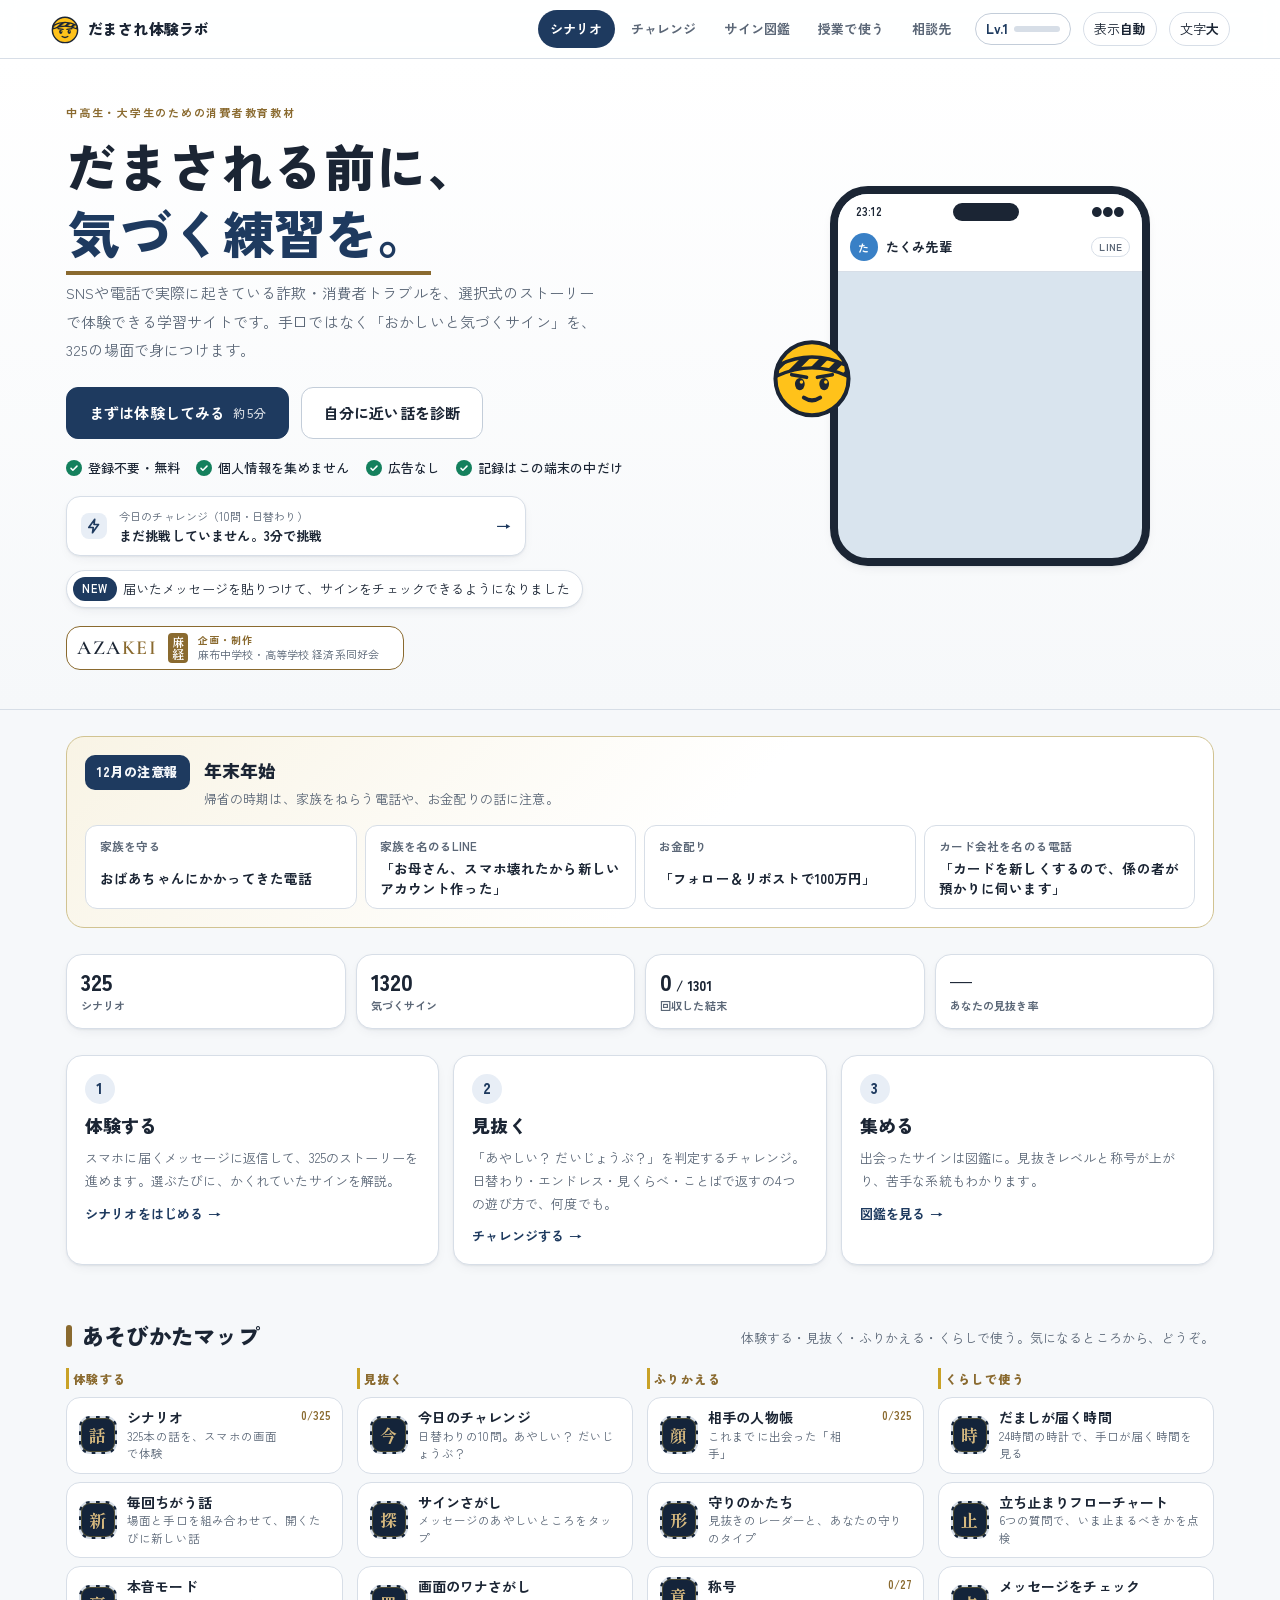
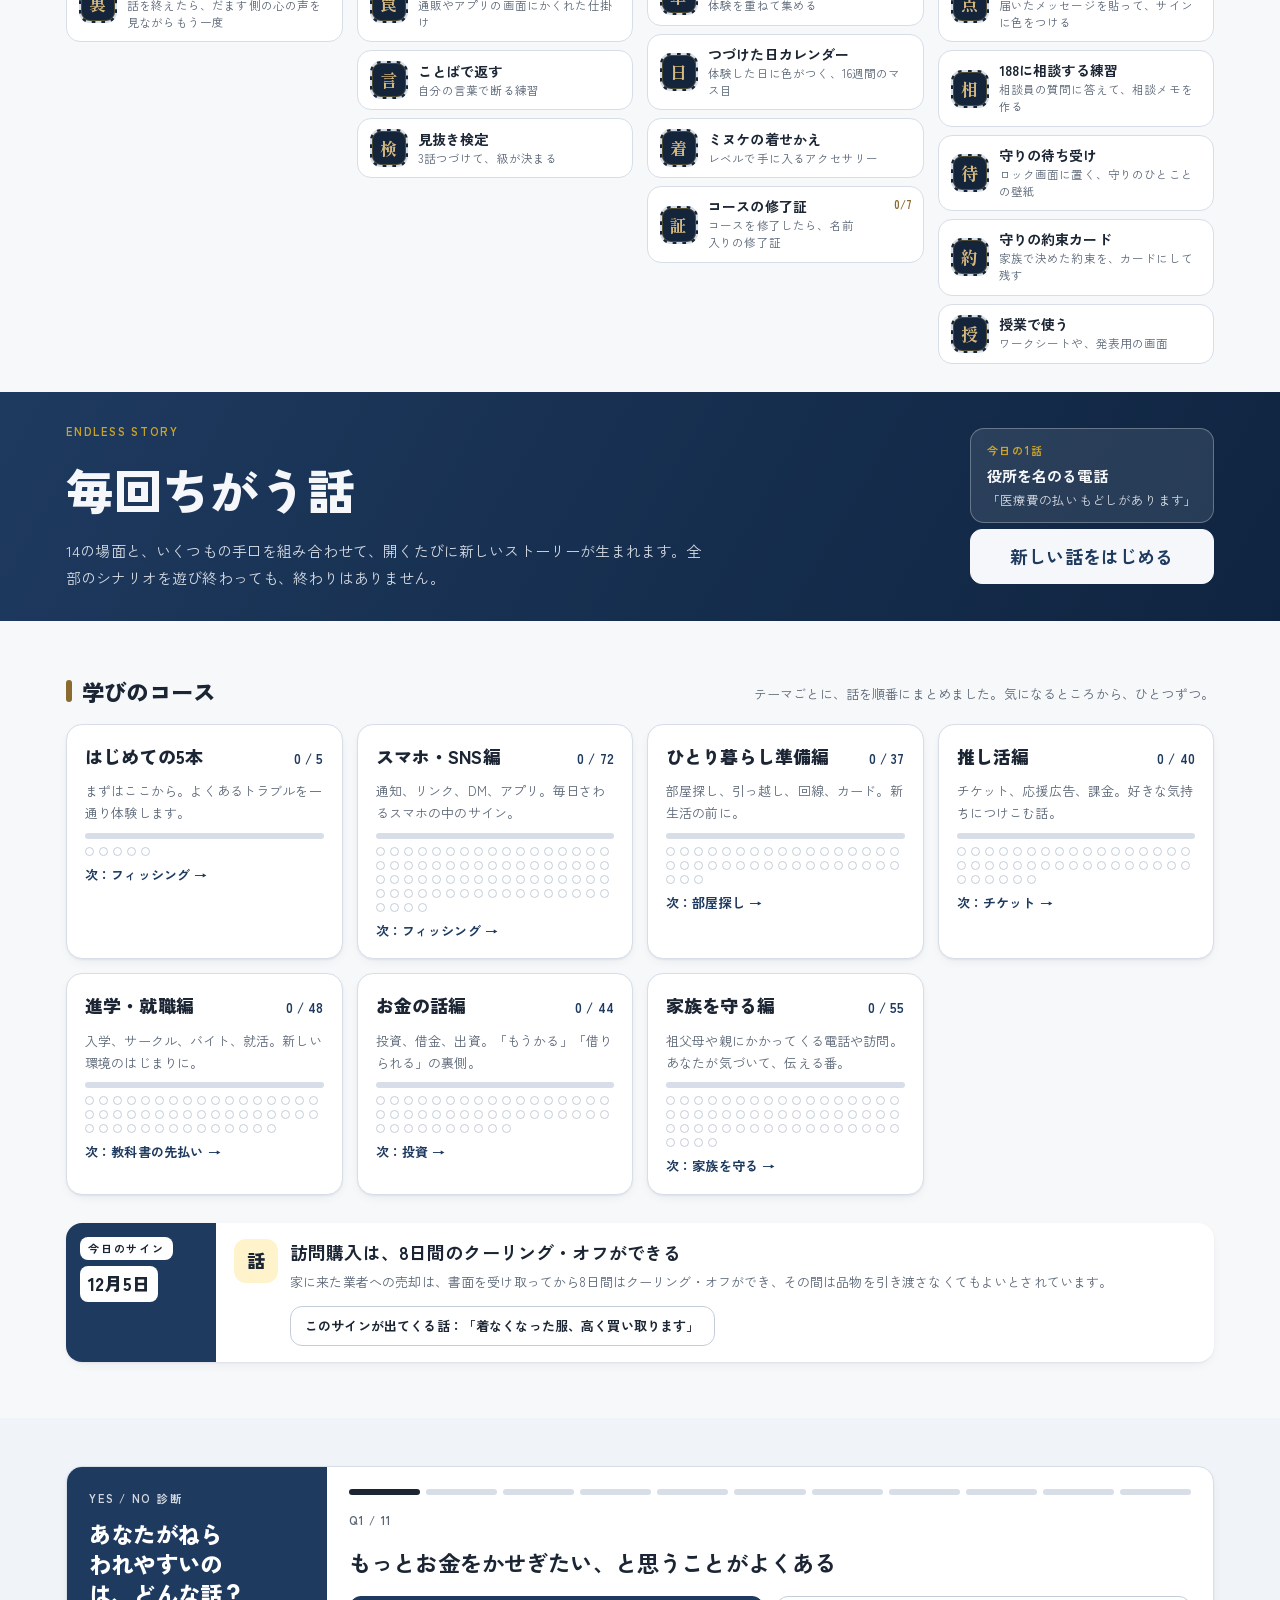
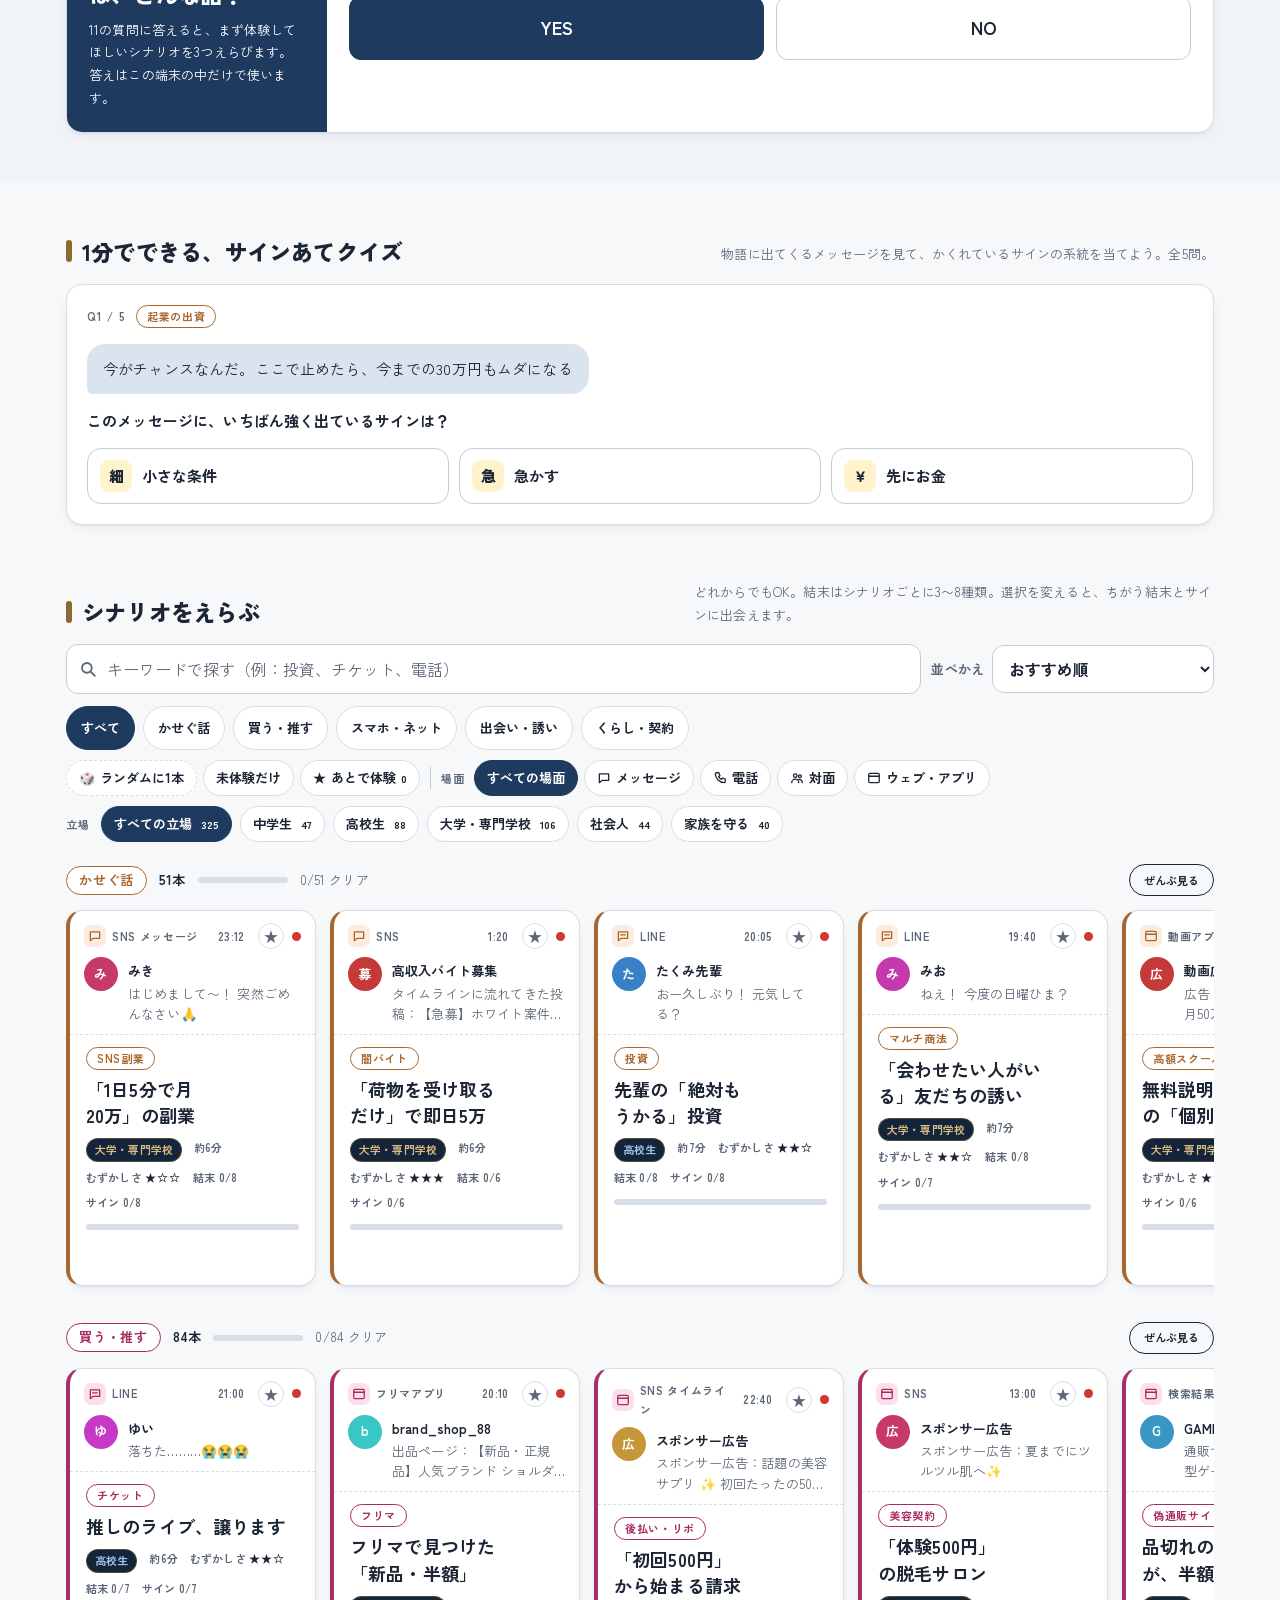
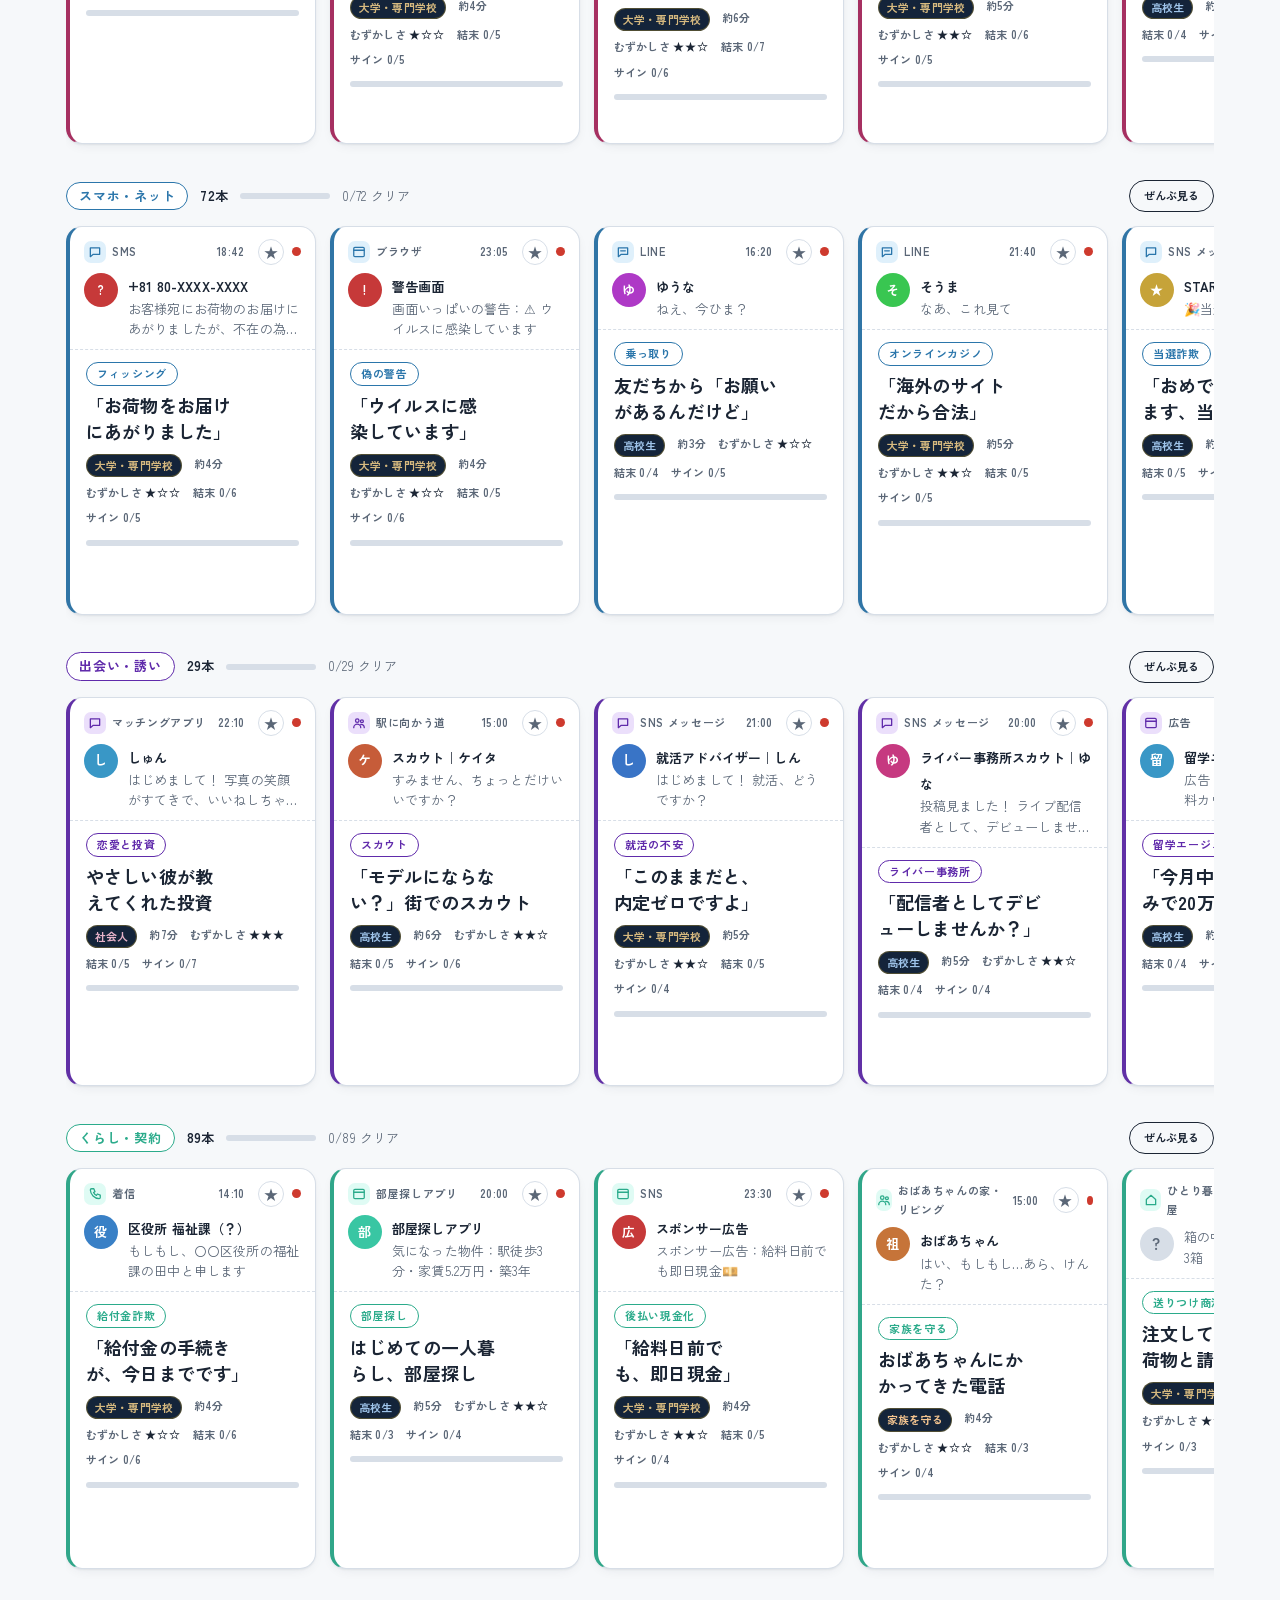
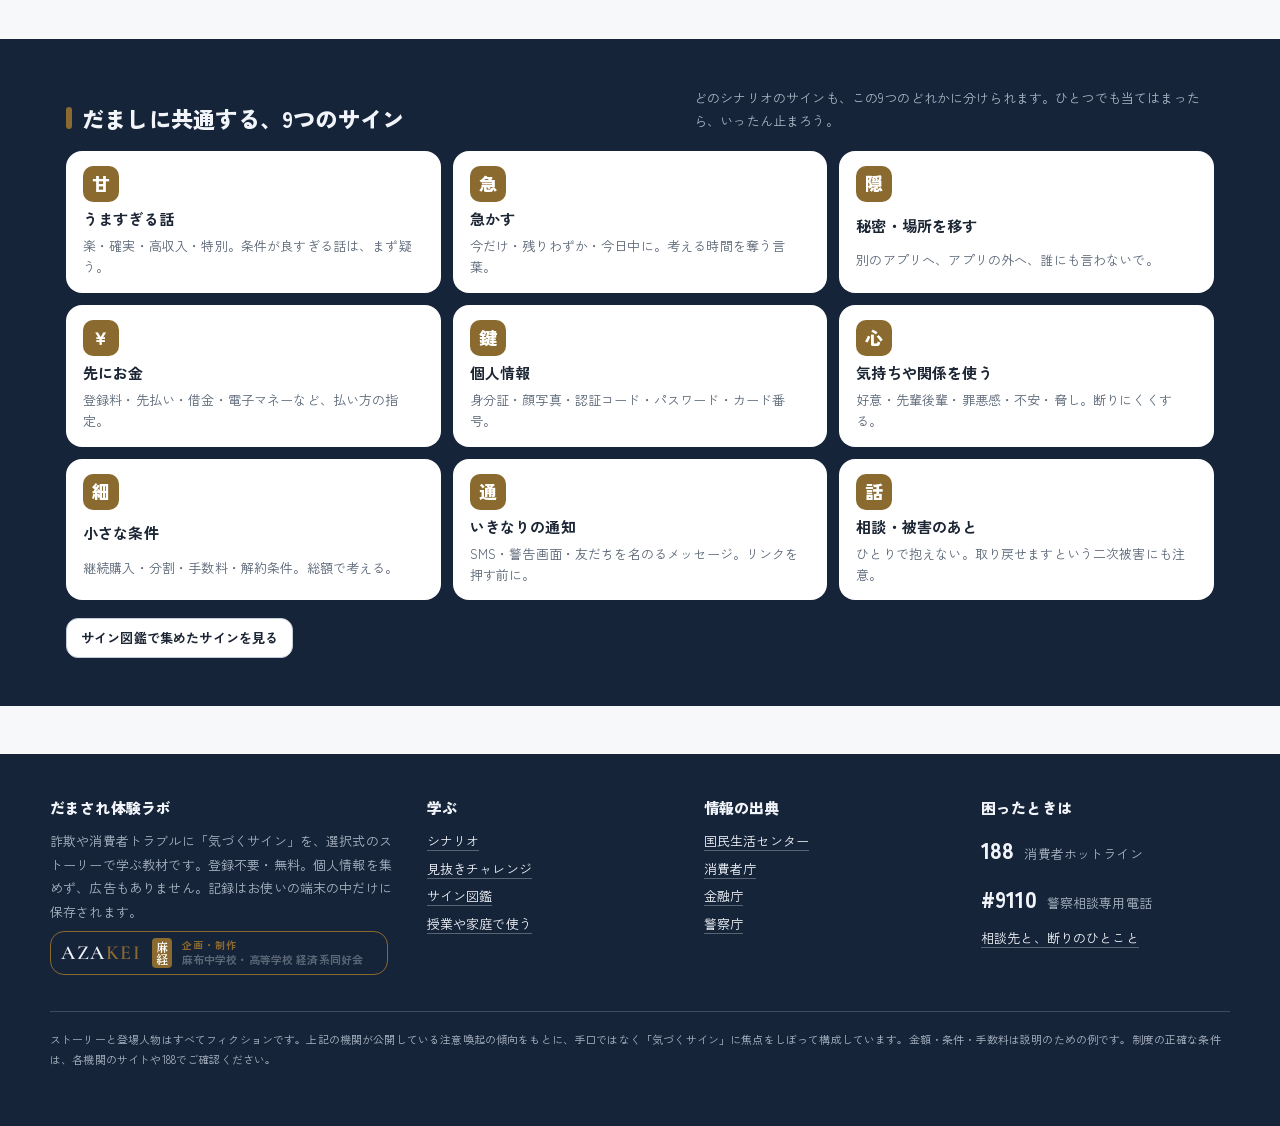
==== commit f9e476bf: "シナリオを325本に、選択肢をえらぶときの決断の演出を追加 Co-Authored-By: Claude Opus 5.5 <noreply@anthropic.com>" ====
--- a/index.html
+++ b/index.html
@@ -3,13 +3,13 @@
 <head>
 <meta charset="utf-8">
 <meta name="viewport" content="width=device-width, initial-scale=1, viewport-fit=cover">
-<meta name="description" content="SNSや電話で実際に起きている詐欺・消費者トラブルを、320本の選択式ストーリーと見抜きチャレンジで体験できる学習サイト。登録不要・無料・個人情報を集めません。AZAKEI（麻経）制作。">
+<meta name="description" content="SNSや電話で実際に起きている詐欺・消費者トラブルを、325本の選択式ストーリーと見抜きチャレンジで体験できる学習サイト。登録不要・無料・個人情報を集めません。AZAKEI（麻経）制作。">
 <meta name="theme-color" content="#F6F8FA" media="(prefers-color-scheme: light)">
 <meta name="theme-color" content="#0D131A" media="(prefers-color-scheme: dark)">
 <meta property="og:type" content="website">
 <meta property="og:site_name" content="だまされ体験ラボ">
 <meta property="og:title" content="だまされ体験ラボ｜だまされる前に、気づく練習を。">
-<meta property="og:description" content="SNSや電話で実際に起きている詐欺・消費者トラブルを、320本の選択式ストーリーと見抜きチャレンジで体験できる学習サイト。登録不要・無料・個人情報を集めません。AZAKEI（麻経）制作。">
+<meta property="og:description" content="SNSや電話で実際に起きている詐欺・消費者トラブルを、325本の選択式ストーリーと見抜きチャレンジで体験できる学習サイト。登録不要・無料・個人情報を集めません。AZAKEI（麻経）制作。">
 <meta property="og:url" content="https://azakeiten.github.io/damasare-lab/">
 <meta property="og:image" content="https://azakeiten.github.io/damasare-lab/og.png">
 <meta property="og:image:width" content="1200">
@@ -22,7 +22,7 @@
 <link rel="preconnect" href="https://fonts.googleapis.com">
 <link rel="preconnect" href="https://fonts.gstatic.com" crossorigin>
 <link rel="stylesheet" href="https://fonts.googleapis.com/css2?family=Cormorant+Garamond:wght@600&family=Dela+Gothic+One&family=Shippori+Mincho:wght@800&family=Zen+Kaku+Gothic+New:wght@400;500;700;900&display=swap">
-<link rel="stylesheet" href="app.css?v=202610241046">
+<link rel="stylesheet" href="app.css?v=202610260948">
 
 <svg width="0" height="0" style="position:absolute" aria-hidden="true">
   <defs>
@@ -157,77 +157,78 @@
   <p class="foot-note">ストーリーと登場人物はすべてフィクションです。上記の機関が公開している注意喚起の傾向をもとに、手口ではなく「気づくサイン」に焦点をしぼって構成しています。金額・条件・手数料は説明のための例です。制度の正確な条件は、各機関のサイトや188でご確認ください。</p>
 </footer>
 
-<script defer src="data/kasegu.js?v=202610241046"></script>
-<script defer src="data/kau.js?v=202610241046"></script>
-<script defer src="data/net.js?v=202610241046"></script>
-<script defer src="data/deai.js?v=202610241046"></script>
-<script defer src="data/more.js?v=202610241046"></script>
-<script defer src="data/more2.js?v=202610241046"></script>
-<script defer src="data/more3.js?v=202610241046"></script>
-<script defer src="data/more4.js?v=202610241046"></script>
-<script defer src="data/more5.js?v=202610241046"></script>
-<script defer src="data/more6.js?v=202610241046"></script>
-<script defer src="data/more7.js?v=202610241046"></script>
-<script defer src="data/more8.js?v=202610241046"></script>
-<script defer src="data/more9.js?v=202610241046"></script>
-<script defer src="data/more10.js?v=202610241046"></script>
-<script defer src="data/more11.js?v=202610241046"></script>
-<script defer src="data/more12.js?v=202610241046"></script>
-<script defer src="data/more13.js?v=202610241046"></script>
-<script defer src="data/more14.js?v=202610241046"></script>
-<script defer src="data/more15.js?v=202610241046"></script>
-<script defer src="data/more16.js?v=202610241046"></script>
-<script defer src="data/more17.js?v=202610241046"></script>
-<script defer src="data/more18.js?v=202610241046"></script>
-<script defer src="data/more19.js?v=202610241046"></script>
-<script defer src="data/more20.js?v=202610241046"></script>
-<script defer src="data/more21.js?v=202610241046"></script>
-<script defer src="data/more22.js?v=202610241046"></script>
-<script defer src="data/more23.js?v=202610241046"></script>
-<script defer src="data/more24.js?v=202610241046"></script>
-<script defer src="data/more25.js?v=202610241046"></script>
-<script defer src="data/more26.js?v=202610241046"></script>
-<script defer src="data/more27.js?v=202610241046"></script>
-<script defer src="data/more28.js?v=202610241046"></script>
-<script defer src="data/more29.js?v=202610241046"></script>
-<script defer src="data/more30.js?v=202610241046"></script>
-<script defer src="data/more31.js?v=202610241046"></script>
-<script defer src="data/more32.js?v=202610241046"></script>
-<script defer src="data/more33.js?v=202610241046"></script>
-<script defer src="data/more34.js?v=202610241046"></script>
-<script defer src="data/more35.js?v=202610241046"></script>
-<script defer src="data/more36.js?v=202610241046"></script>
-<script defer src="data/more37.js?v=202610241046"></script>
-<script defer src="data/more38.js?v=202610241046"></script>
-<script defer src="data/more39.js?v=202610241046"></script>
-<script defer src="data/more40.js?v=202610241046"></script>
-<script defer src="data/more41.js?v=202610241046"></script>
-<script defer src="data/more42.js?v=202610241046"></script>
-<script defer src="data/more43.js?v=202610241046"></script>
-<script defer src="data/more44.js?v=202610241046"></script>
-<script defer src="data/more45.js?v=202610241046"></script>
-<script defer src="data/more46.js?v=202610241046"></script>
-<script defer src="data/more47.js?v=202610241046"></script>
-<script defer src="data/more48.js?v=202610241046"></script>
-<script defer src="data/more49.js?v=202610241046"></script>
-<script defer src="data/more50.js?v=202610241046"></script>
-<script defer src="data/more51.js?v=202610241046"></script>
-<script defer src="data/more52.js?v=202610241046"></script>
-<script defer src="data/more53.js?v=202610241046"></script>
-<script defer src="data/more54.js?v=202610241046"></script>
-<script defer src="data/more55.js?v=202610241046"></script>
-<script defer src="data/more56.js?v=202610241046"></script>
-<script defer src="data/more57.js?v=202610241046"></script>
-<script defer src="data/more58.js?v=202610241046"></script>
-<script defer src="data/more59.js?v=202610241046"></script>
-<script defer src="data/more60.js?v=202610241046"></script>
-<script defer src="data/more61.js?v=202610241046"></script>
-<script defer src="data/gen.js?v=202610241046"></script>
-<script defer src="data/words.js?v=202610241046"></script>
-<script defer src="data/debrief.js?v=202610241046"></script>
-<script defer src="data/challenge.js?v=202610241046"></script>
-<script defer src="data/challenge2.js?v=202610241046"></script>
-<script defer src="data/spot.js?v=202610241046"></script>
-<script defer src="app.js?v=202610241046"></script>
+<script defer src="data/kasegu.js?v=202610260948"></script>
+<script defer src="data/kau.js?v=202610260948"></script>
+<script defer src="data/net.js?v=202610260948"></script>
+<script defer src="data/deai.js?v=202610260948"></script>
+<script defer src="data/more.js?v=202610260948"></script>
+<script defer src="data/more2.js?v=202610260948"></script>
+<script defer src="data/more3.js?v=202610260948"></script>
+<script defer src="data/more4.js?v=202610260948"></script>
+<script defer src="data/more5.js?v=202610260948"></script>
+<script defer src="data/more6.js?v=202610260948"></script>
+<script defer src="data/more7.js?v=202610260948"></script>
+<script defer src="data/more8.js?v=202610260948"></script>
+<script defer src="data/more9.js?v=202610260948"></script>
+<script defer src="data/more10.js?v=202610260948"></script>
+<script defer src="data/more11.js?v=202610260948"></script>
+<script defer src="data/more12.js?v=202610260948"></script>
+<script defer src="data/more13.js?v=202610260948"></script>
+<script defer src="data/more14.js?v=202610260948"></script>
+<script defer src="data/more15.js?v=202610260948"></script>
+<script defer src="data/more16.js?v=202610260948"></script>
+<script defer src="data/more17.js?v=202610260948"></script>
+<script defer src="data/more18.js?v=202610260948"></script>
+<script defer src="data/more19.js?v=202610260948"></script>
+<script defer src="data/more20.js?v=202610260948"></script>
+<script defer src="data/more21.js?v=202610260948"></script>
+<script defer src="data/more22.js?v=202610260948"></script>
+<script defer src="data/more23.js?v=202610260948"></script>
+<script defer src="data/more24.js?v=202610260948"></script>
+<script defer src="data/more25.js?v=202610260948"></script>
+<script defer src="data/more26.js?v=202610260948"></script>
+<script defer src="data/more27.js?v=202610260948"></script>
+<script defer src="data/more28.js?v=202610260948"></script>
+<script defer src="data/more29.js?v=202610260948"></script>
+<script defer src="data/more30.js?v=202610260948"></script>
+<script defer src="data/more31.js?v=202610260948"></script>
+<script defer src="data/more32.js?v=202610260948"></script>
+<script defer src="data/more33.js?v=202610260948"></script>
+<script defer src="data/more34.js?v=202610260948"></script>
+<script defer src="data/more35.js?v=202610260948"></script>
+<script defer src="data/more36.js?v=202610260948"></script>
+<script defer src="data/more37.js?v=202610260948"></script>
+<script defer src="data/more38.js?v=202610260948"></script>
+<script defer src="data/more39.js?v=202610260948"></script>
+<script defer src="data/more40.js?v=202610260948"></script>
+<script defer src="data/more41.js?v=202610260948"></script>
+<script defer src="data/more42.js?v=202610260948"></script>
+<script defer src="data/more43.js?v=202610260948"></script>
+<script defer src="data/more44.js?v=202610260948"></script>
+<script defer src="data/more45.js?v=202610260948"></script>
+<script defer src="data/more46.js?v=202610260948"></script>
+<script defer src="data/more47.js?v=202610260948"></script>
+<script defer src="data/more48.js?v=202610260948"></script>
+<script defer src="data/more49.js?v=202610260948"></script>
+<script defer src="data/more50.js?v=202610260948"></script>
+<script defer src="data/more51.js?v=202610260948"></script>
+<script defer src="data/more52.js?v=202610260948"></script>
+<script defer src="data/more53.js?v=202610260948"></script>
+<script defer src="data/more54.js?v=202610260948"></script>
+<script defer src="data/more55.js?v=202610260948"></script>
+<script defer src="data/more56.js?v=202610260948"></script>
+<script defer src="data/more57.js?v=202610260948"></script>
+<script defer src="data/more58.js?v=202610260948"></script>
+<script defer src="data/more59.js?v=202610260948"></script>
+<script defer src="data/more60.js?v=202610260948"></script>
+<script defer src="data/more61.js?v=202610260948"></script>
+<script defer src="data/more62.js?v=202610260948"></script>
+<script defer src="data/gen.js?v=202610260948"></script>
+<script defer src="data/words.js?v=202610260948"></script>
+<script defer src="data/debrief.js?v=202610260948"></script>
+<script defer src="data/challenge.js?v=202610260948"></script>
+<script defer src="data/challenge2.js?v=202610260948"></script>
+<script defer src="data/spot.js?v=202610260948"></script>
+<script defer src="app.js?v=202610260948"></script>
 
 </html>
--- a/app.css
+++ b/app.css
@@ -2398,3 +2398,14 @@
 .ev-badge.bump { animation: evBump .45s cubic-bezier(.2, 1.6, .4, 1); }
 @keyframes evBump { 0% { transform: scale(1); } 40% { transform: scale(1.25); } 100% { transform: scale(1); } }
 @media (prefers-reduced-motion: reduce) { .ev-badge.bump { animation: none; } }
+
+/* ---------- v72 決断の演出 ---------- */
+#composer.deciding [data-i] { pointer-events: none; }
+#composer [data-i].picked { position: relative; z-index: 1; animation: pickUp .38s cubic-bezier(.2, 1.3, .4, 1) both; border-color: var(--gold) !important;
+  box-shadow: 0 0 0 3px color-mix(in srgb, var(--accent) 55%, transparent), 0 10px 24px rgba(0, 0, 0, .25); }
+#composer [data-i].picked::after { content: ""; position: absolute; inset: 0; border-radius: inherit; pointer-events: none;
+  background: linear-gradient(100deg, transparent 30%, rgba(255, 255, 255, .45) 50%, transparent 70%); background-size: 250% 100%; animation: pickShine .38s ease-out both; }
+#composer [data-i].dropped { animation: dropAway .3s ease-in both; }
+@keyframes pickUp { 0% { transform: scale(1); } 45% { transform: scale(1.035) translateY(-3px); } 100% { transform: scale(1.02) translateY(-2px); } }
+@keyframes pickShine { from { background-position: 150% 0; } to { background-position: -60% 0; } }
+@keyframes dropAway { to { opacity: .15; transform: translateY(6px) scale(.98); filter: grayscale(1); } }
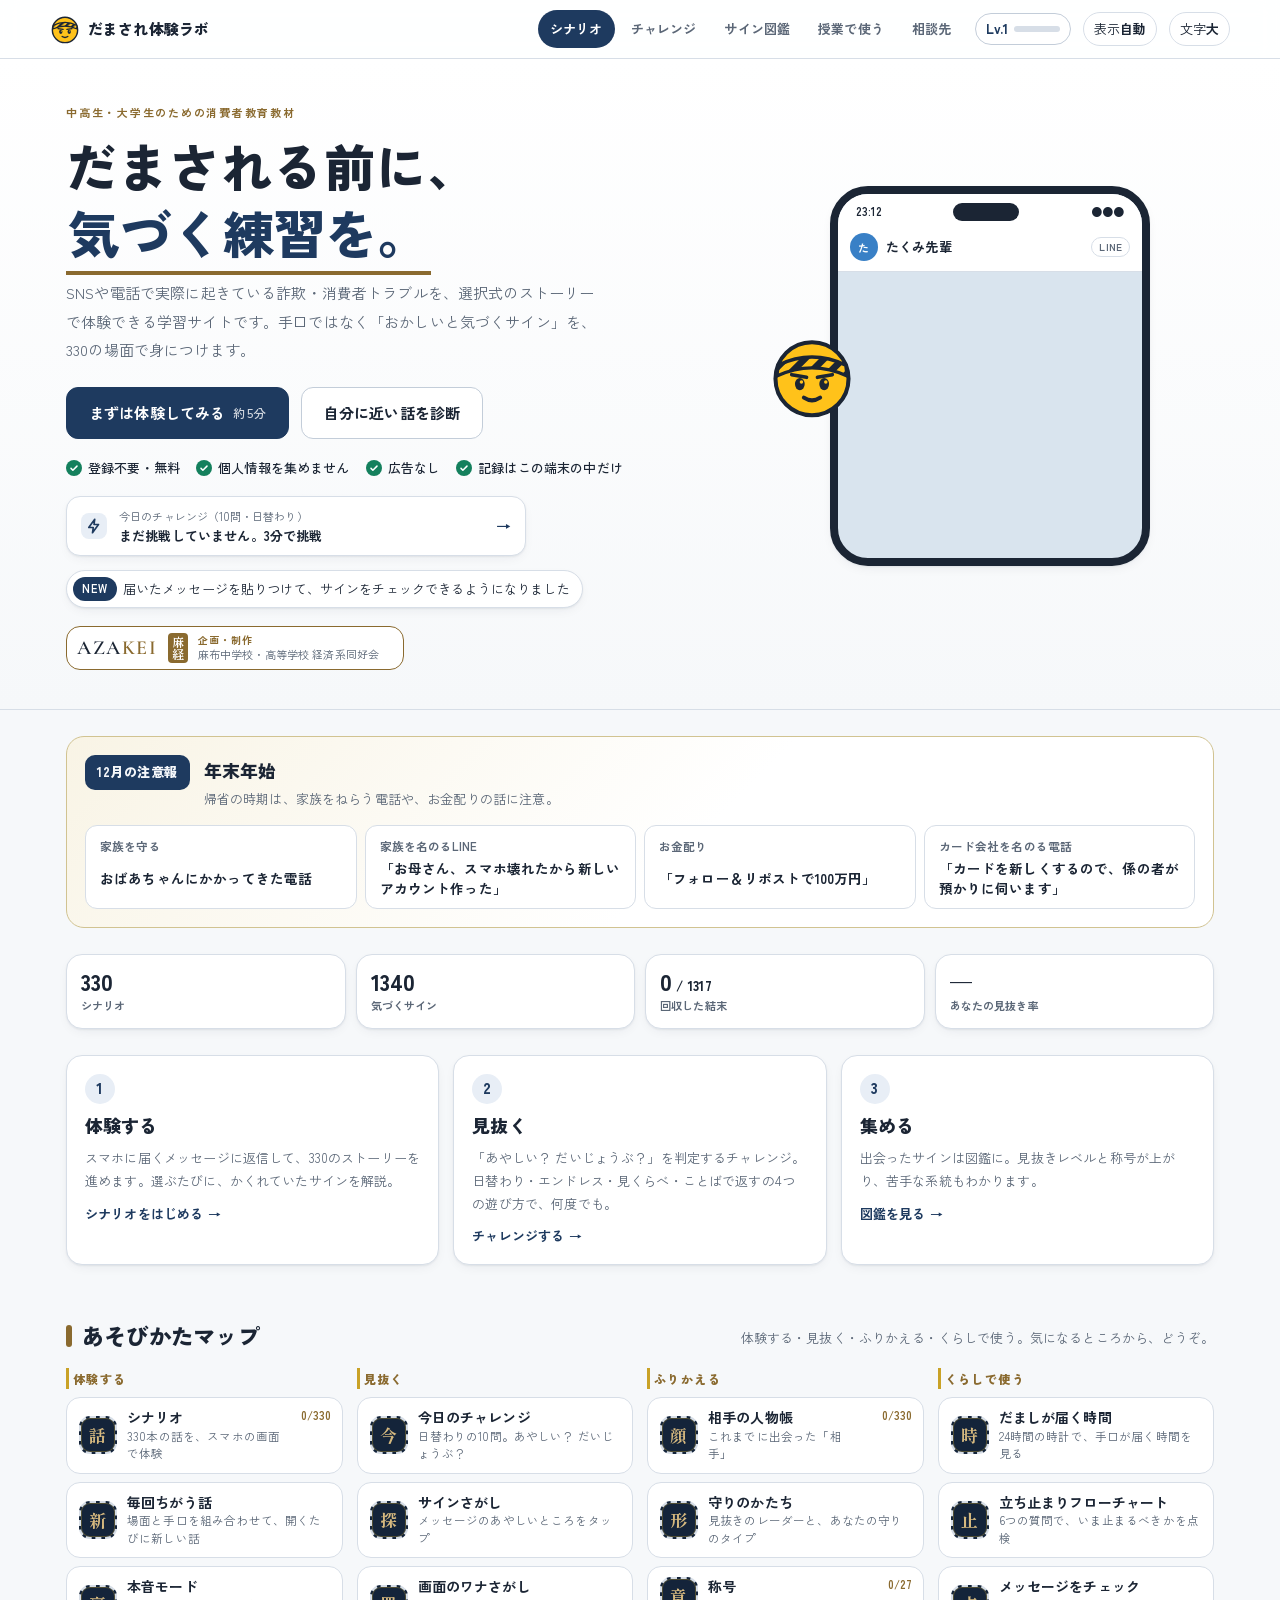
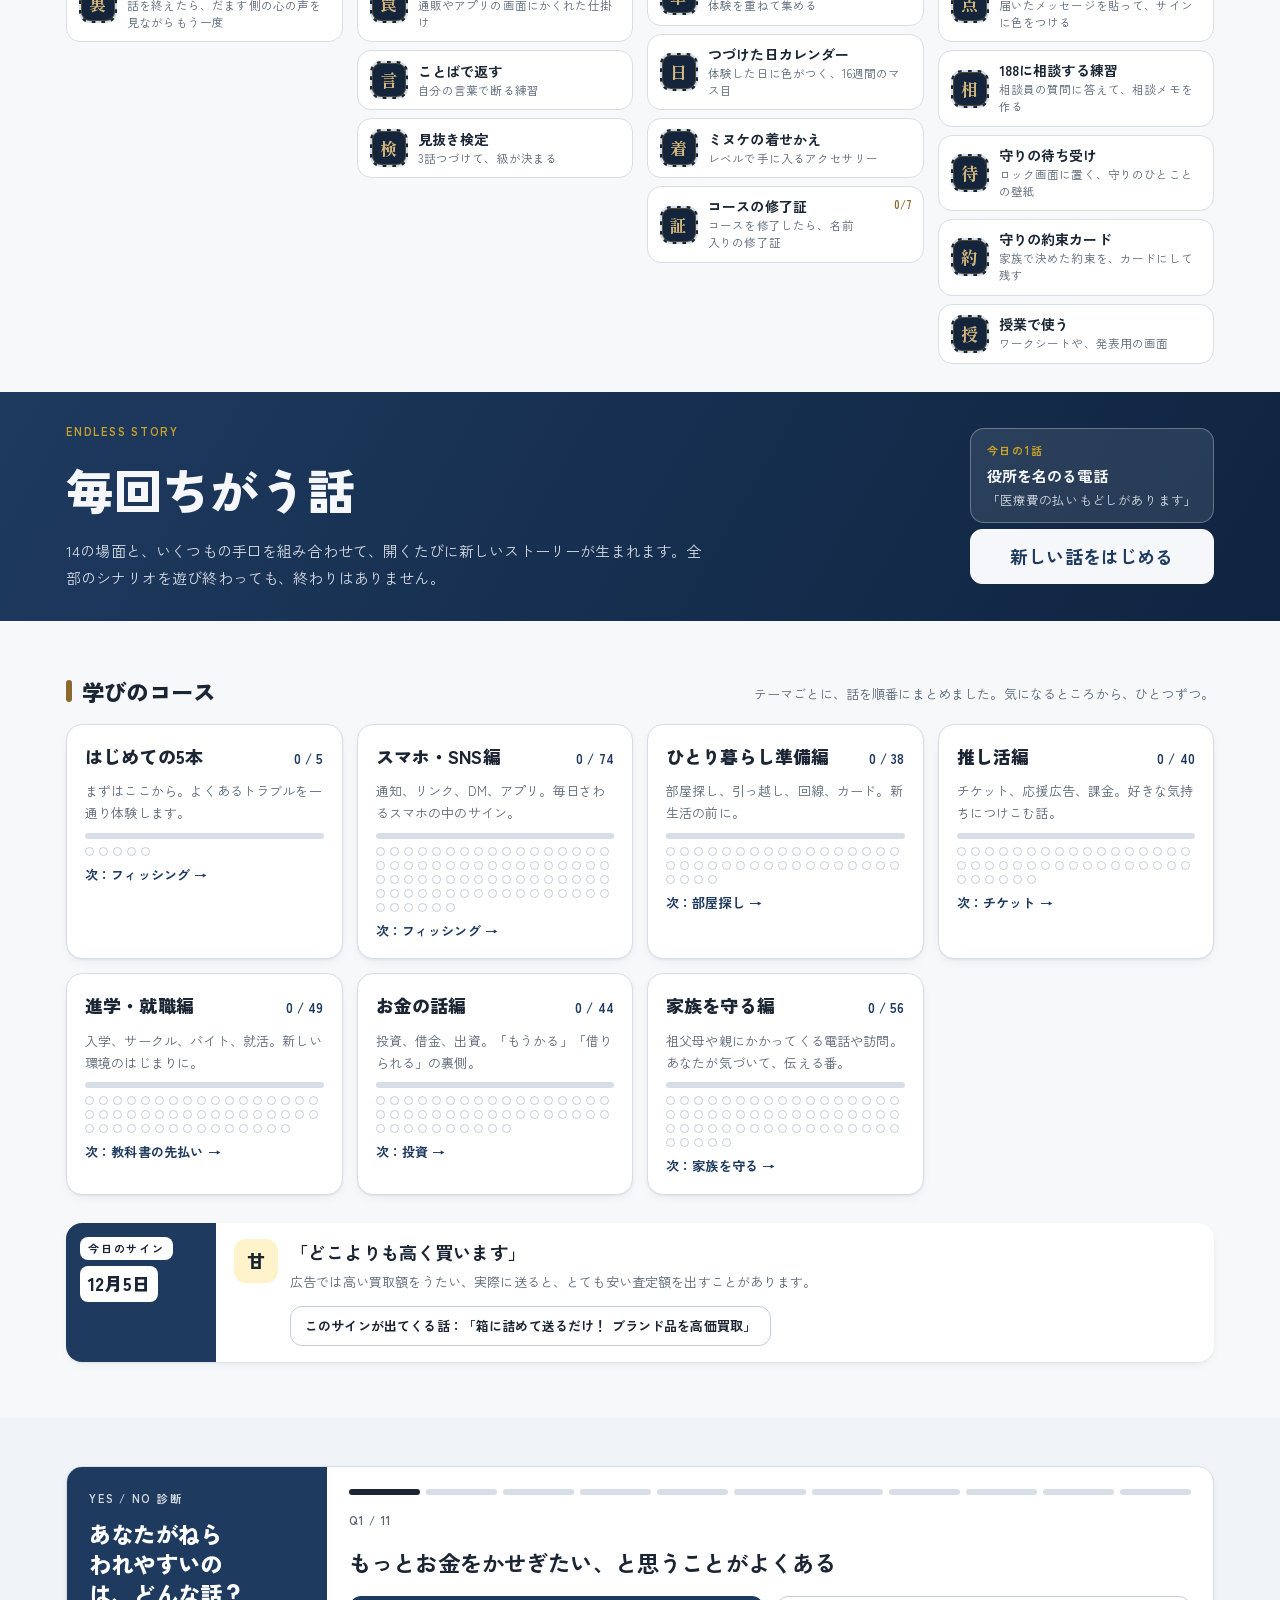
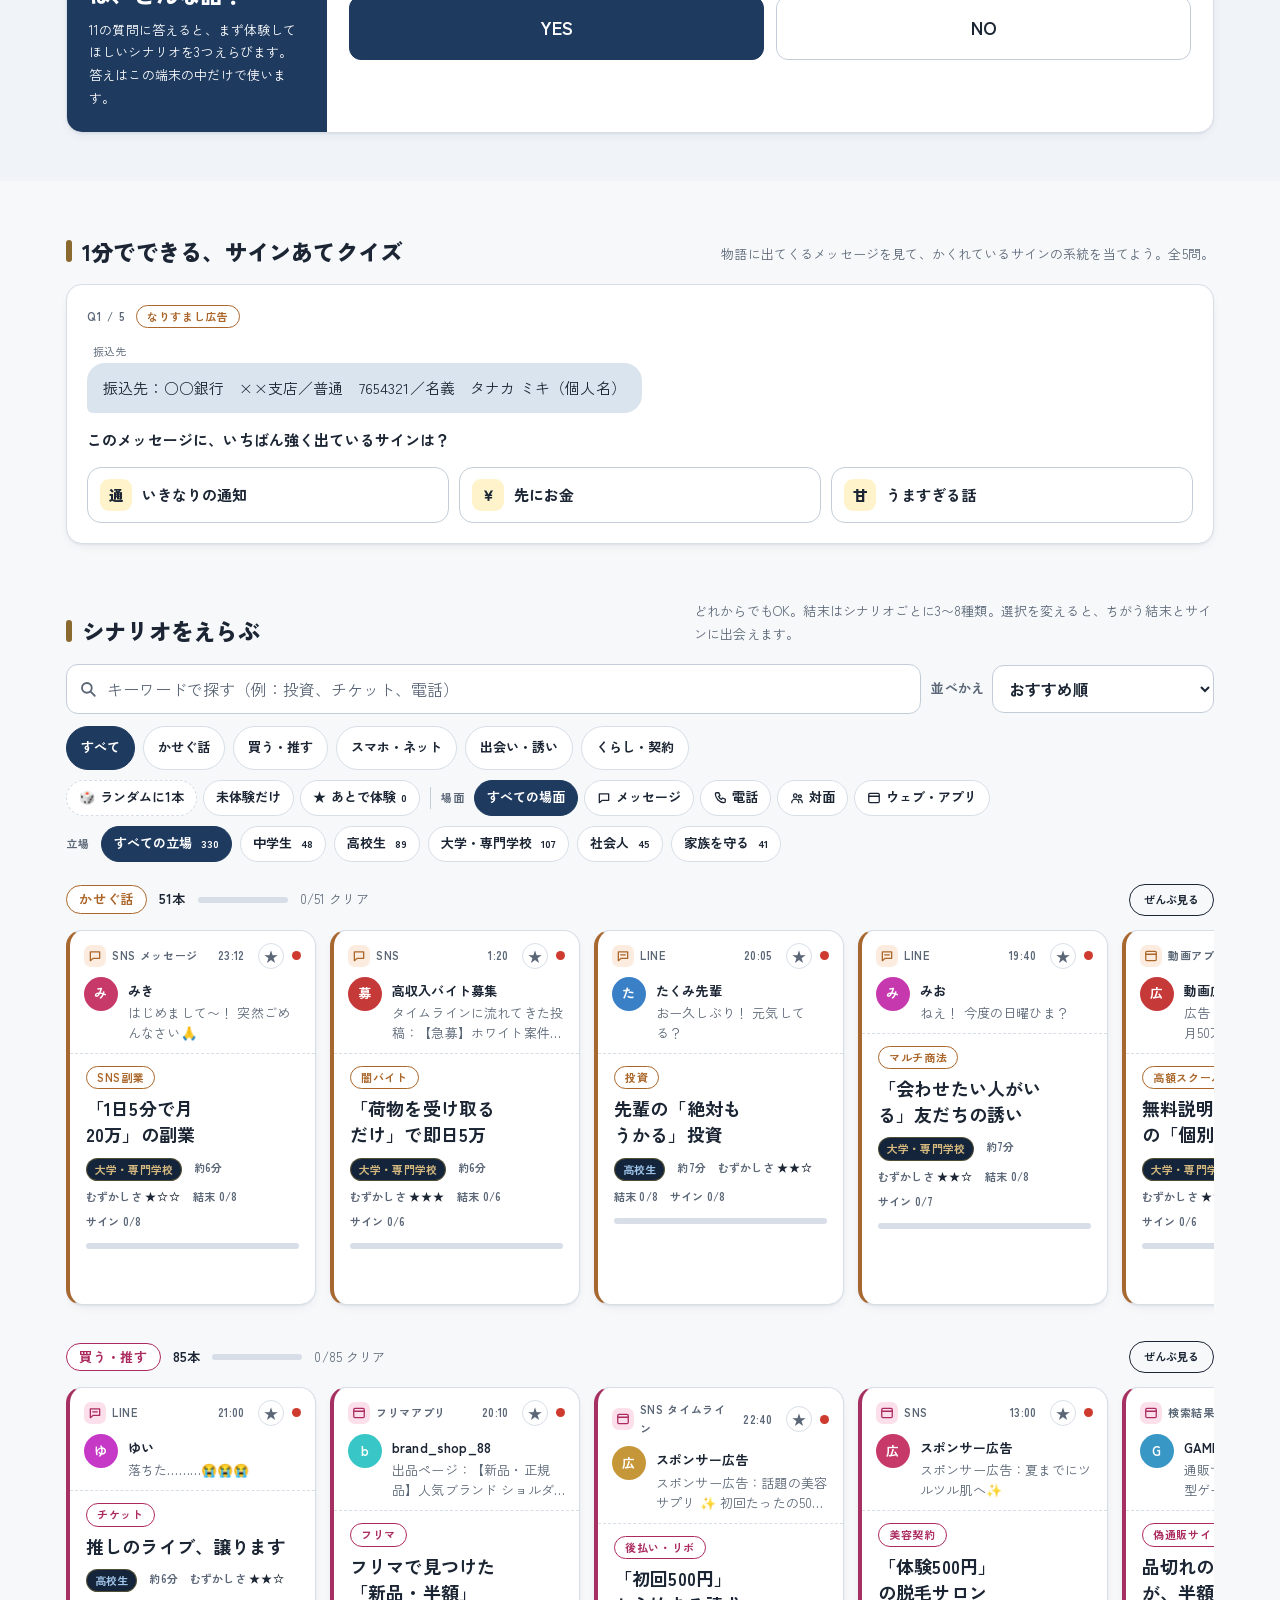
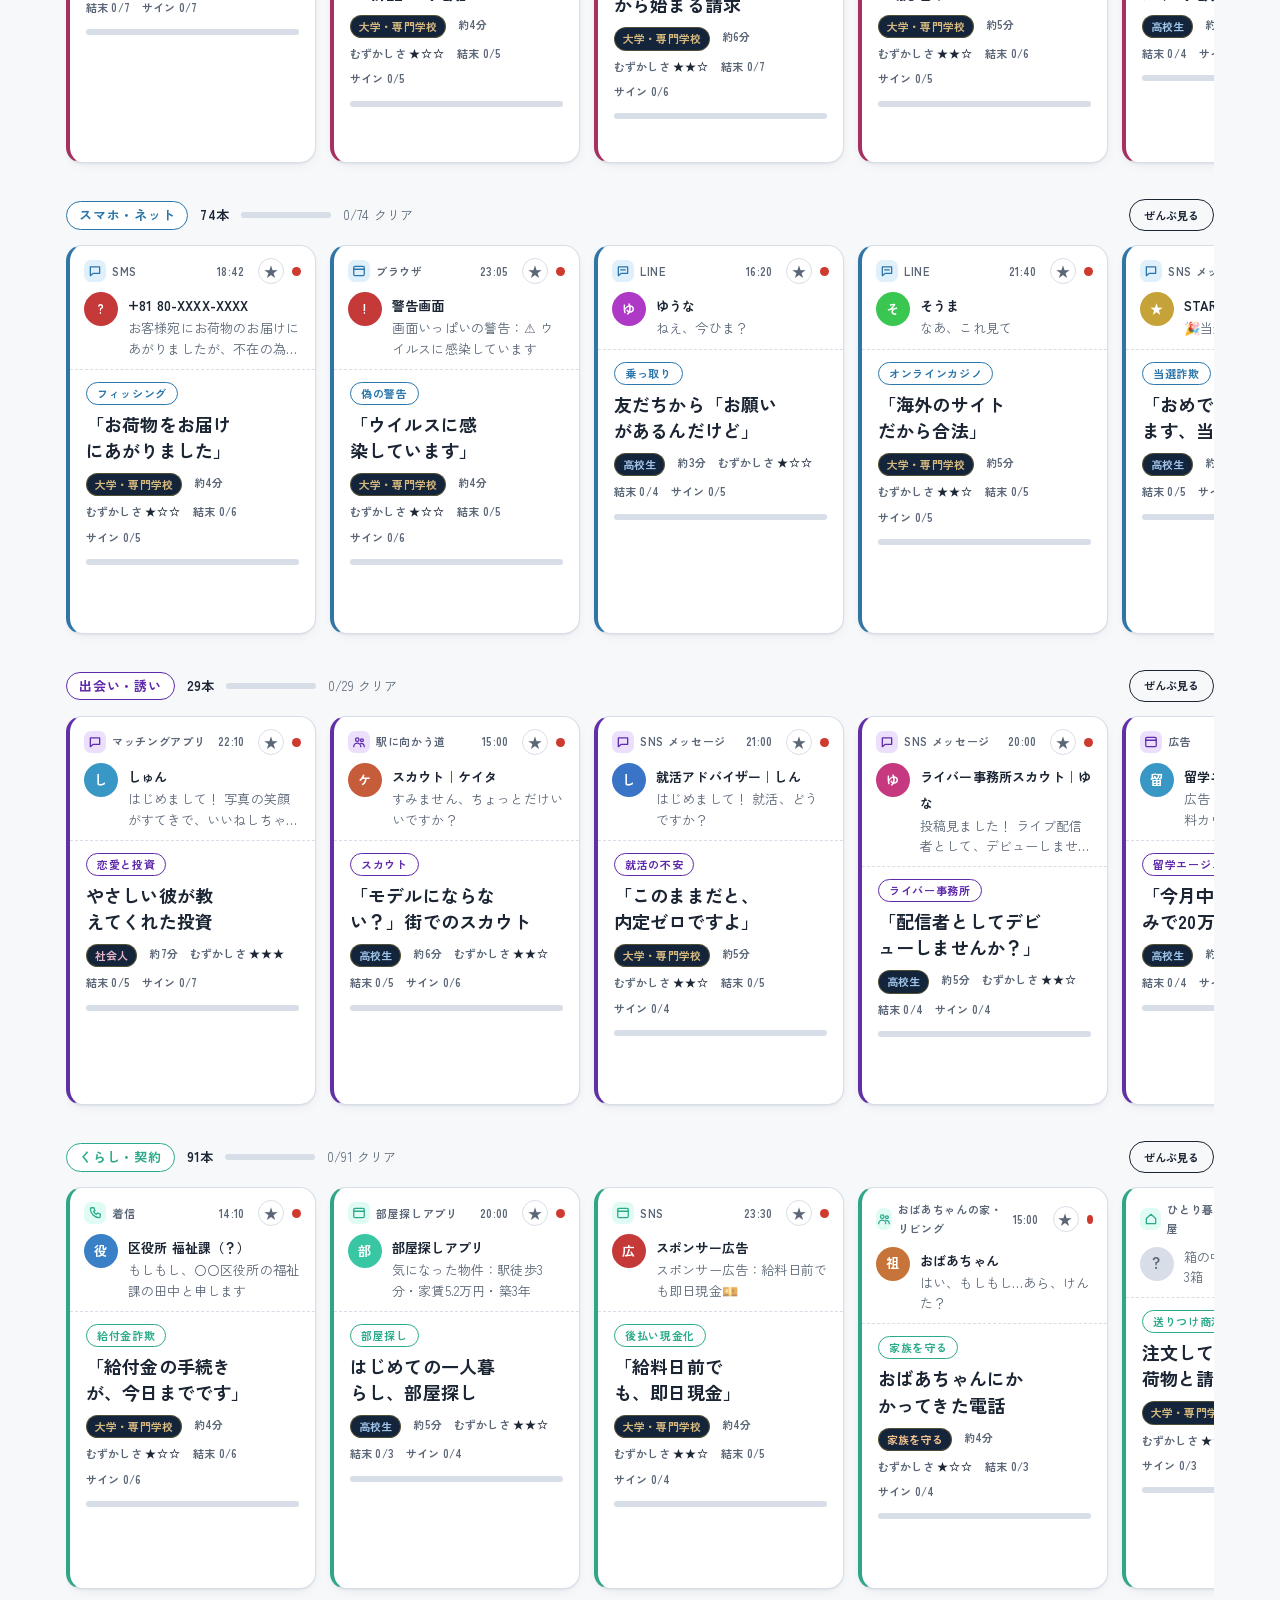
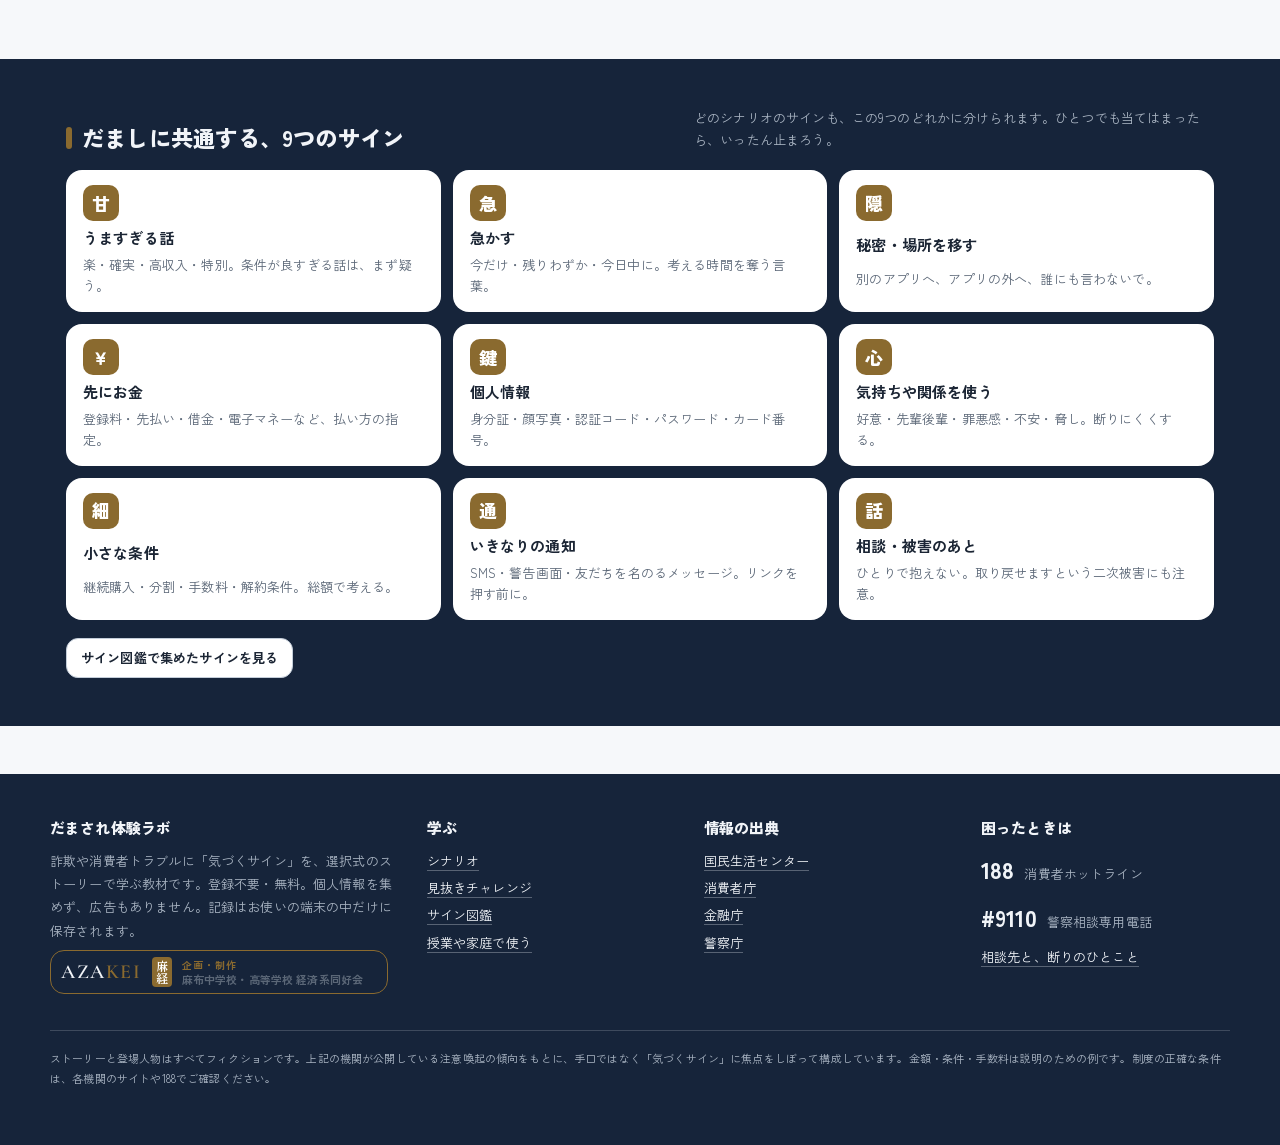
==== commit 3e376006: "シナリオを330本に、STOPカードのサインメダル演出を追加 Co-Authored-By: Claude Opus 5.5 <noreply@anthropic.com>" ====
--- a/index.html
+++ b/index.html
@@ -3,13 +3,13 @@
 <head>
 <meta charset="utf-8">
 <meta name="viewport" content="width=device-width, initial-scale=1, viewport-fit=cover">
-<meta name="description" content="SNSや電話で実際に起きている詐欺・消費者トラブルを、325本の選択式ストーリーと見抜きチャレンジで体験できる学習サイト。登録不要・無料・個人情報を集めません。AZAKEI（麻経）制作。">
+<meta name="description" content="SNSや電話で実際に起きている詐欺・消費者トラブルを、330本の選択式ストーリーと見抜きチャレンジで体験できる学習サイト。登録不要・無料・個人情報を集めません。AZAKEI（麻経）制作。">
 <meta name="theme-color" content="#F6F8FA" media="(prefers-color-scheme: light)">
 <meta name="theme-color" content="#0D131A" media="(prefers-color-scheme: dark)">
 <meta property="og:type" content="website">
 <meta property="og:site_name" content="だまされ体験ラボ">
 <meta property="og:title" content="だまされ体験ラボ｜だまされる前に、気づく練習を。">
-<meta property="og:description" content="SNSや電話で実際に起きている詐欺・消費者トラブルを、325本の選択式ストーリーと見抜きチャレンジで体験できる学習サイト。登録不要・無料・個人情報を集めません。AZAKEI（麻経）制作。">
+<meta property="og:description" content="SNSや電話で実際に起きている詐欺・消費者トラブルを、330本の選択式ストーリーと見抜きチャレンジで体験できる学習サイト。登録不要・無料・個人情報を集めません。AZAKEI（麻経）制作。">
 <meta property="og:url" content="https://azakeiten.github.io/damasare-lab/">
 <meta property="og:image" content="https://azakeiten.github.io/damasare-lab/og.png">
 <meta property="og:image:width" content="1200">
@@ -22,7 +22,7 @@
 <link rel="preconnect" href="https://fonts.googleapis.com">
 <link rel="preconnect" href="https://fonts.gstatic.com" crossorigin>
 <link rel="stylesheet" href="https://fonts.googleapis.com/css2?family=Cormorant+Garamond:wght@600&family=Dela+Gothic+One&family=Shippori+Mincho:wght@800&family=Zen+Kaku+Gothic+New:wght@400;500;700;900&display=swap">
-<link rel="stylesheet" href="app.css?v=202610260948">
+<link rel="stylesheet" href="app.css?v=202610261006">
 
 <svg width="0" height="0" style="position:absolute" aria-hidden="true">
   <defs>
@@ -157,78 +157,79 @@
   <p class="foot-note">ストーリーと登場人物はすべてフィクションです。上記の機関が公開している注意喚起の傾向をもとに、手口ではなく「気づくサイン」に焦点をしぼって構成しています。金額・条件・手数料は説明のための例です。制度の正確な条件は、各機関のサイトや188でご確認ください。</p>
 </footer>
 
-<script defer src="data/kasegu.js?v=202610260948"></script>
-<script defer src="data/kau.js?v=202610260948"></script>
-<script defer src="data/net.js?v=202610260948"></script>
-<script defer src="data/deai.js?v=202610260948"></script>
-<script defer src="data/more.js?v=202610260948"></script>
-<script defer src="data/more2.js?v=202610260948"></script>
-<script defer src="data/more3.js?v=202610260948"></script>
-<script defer src="data/more4.js?v=202610260948"></script>
-<script defer src="data/more5.js?v=202610260948"></script>
-<script defer src="data/more6.js?v=202610260948"></script>
-<script defer src="data/more7.js?v=202610260948"></script>
-<script defer src="data/more8.js?v=202610260948"></script>
-<script defer src="data/more9.js?v=202610260948"></script>
-<script defer src="data/more10.js?v=202610260948"></script>
-<script defer src="data/more11.js?v=202610260948"></script>
-<script defer src="data/more12.js?v=202610260948"></script>
-<script defer src="data/more13.js?v=202610260948"></script>
-<script defer src="data/more14.js?v=202610260948"></script>
-<script defer src="data/more15.js?v=202610260948"></script>
-<script defer src="data/more16.js?v=202610260948"></script>
-<script defer src="data/more17.js?v=202610260948"></script>
-<script defer src="data/more18.js?v=202610260948"></script>
-<script defer src="data/more19.js?v=202610260948"></script>
-<script defer src="data/more20.js?v=202610260948"></script>
-<script defer src="data/more21.js?v=202610260948"></script>
-<script defer src="data/more22.js?v=202610260948"></script>
-<script defer src="data/more23.js?v=202610260948"></script>
-<script defer src="data/more24.js?v=202610260948"></script>
-<script defer src="data/more25.js?v=202610260948"></script>
-<script defer src="data/more26.js?v=202610260948"></script>
-<script defer src="data/more27.js?v=202610260948"></script>
-<script defer src="data/more28.js?v=202610260948"></script>
-<script defer src="data/more29.js?v=202610260948"></script>
-<script defer src="data/more30.js?v=202610260948"></script>
-<script defer src="data/more31.js?v=202610260948"></script>
-<script defer src="data/more32.js?v=202610260948"></script>
-<script defer src="data/more33.js?v=202610260948"></script>
-<script defer src="data/more34.js?v=202610260948"></script>
-<script defer src="data/more35.js?v=202610260948"></script>
-<script defer src="data/more36.js?v=202610260948"></script>
-<script defer src="data/more37.js?v=202610260948"></script>
-<script defer src="data/more38.js?v=202610260948"></script>
-<script defer src="data/more39.js?v=202610260948"></script>
-<script defer src="data/more40.js?v=202610260948"></script>
-<script defer src="data/more41.js?v=202610260948"></script>
-<script defer src="data/more42.js?v=202610260948"></script>
-<script defer src="data/more43.js?v=202610260948"></script>
-<script defer src="data/more44.js?v=202610260948"></script>
-<script defer src="data/more45.js?v=202610260948"></script>
-<script defer src="data/more46.js?v=202610260948"></script>
-<script defer src="data/more47.js?v=202610260948"></script>
-<script defer src="data/more48.js?v=202610260948"></script>
-<script defer src="data/more49.js?v=202610260948"></script>
-<script defer src="data/more50.js?v=202610260948"></script>
-<script defer src="data/more51.js?v=202610260948"></script>
-<script defer src="data/more52.js?v=202610260948"></script>
-<script defer src="data/more53.js?v=202610260948"></script>
-<script defer src="data/more54.js?v=202610260948"></script>
-<script defer src="data/more55.js?v=202610260948"></script>
-<script defer src="data/more56.js?v=202610260948"></script>
-<script defer src="data/more57.js?v=202610260948"></script>
-<script defer src="data/more58.js?v=202610260948"></script>
-<script defer src="data/more59.js?v=202610260948"></script>
-<script defer src="data/more60.js?v=202610260948"></script>
-<script defer src="data/more61.js?v=202610260948"></script>
-<script defer src="data/more62.js?v=202610260948"></script>
-<script defer src="data/gen.js?v=202610260948"></script>
-<script defer src="data/words.js?v=202610260948"></script>
-<script defer src="data/debrief.js?v=202610260948"></script>
-<script defer src="data/challenge.js?v=202610260948"></script>
-<script defer src="data/challenge2.js?v=202610260948"></script>
-<script defer src="data/spot.js?v=202610260948"></script>
-<script defer src="app.js?v=202610260948"></script>
+<script defer src="data/kasegu.js?v=202610261006"></script>
+<script defer src="data/kau.js?v=202610261006"></script>
+<script defer src="data/net.js?v=202610261006"></script>
+<script defer src="data/deai.js?v=202610261006"></script>
+<script defer src="data/more.js?v=202610261006"></script>
+<script defer src="data/more2.js?v=202610261006"></script>
+<script defer src="data/more3.js?v=202610261006"></script>
+<script defer src="data/more4.js?v=202610261006"></script>
+<script defer src="data/more5.js?v=202610261006"></script>
+<script defer src="data/more6.js?v=202610261006"></script>
+<script defer src="data/more7.js?v=202610261006"></script>
+<script defer src="data/more8.js?v=202610261006"></script>
+<script defer src="data/more9.js?v=202610261006"></script>
+<script defer src="data/more10.js?v=202610261006"></script>
+<script defer src="data/more11.js?v=202610261006"></script>
+<script defer src="data/more12.js?v=202610261006"></script>
+<script defer src="data/more13.js?v=202610261006"></script>
+<script defer src="data/more14.js?v=202610261006"></script>
+<script defer src="data/more15.js?v=202610261006"></script>
+<script defer src="data/more16.js?v=202610261006"></script>
+<script defer src="data/more17.js?v=202610261006"></script>
+<script defer src="data/more18.js?v=202610261006"></script>
+<script defer src="data/more19.js?v=202610261006"></script>
+<script defer src="data/more20.js?v=202610261006"></script>
+<script defer src="data/more21.js?v=202610261006"></script>
+<script defer src="data/more22.js?v=202610261006"></script>
+<script defer src="data/more23.js?v=202610261006"></script>
+<script defer src="data/more24.js?v=202610261006"></script>
+<script defer src="data/more25.js?v=202610261006"></script>
+<script defer src="data/more26.js?v=202610261006"></script>
+<script defer src="data/more27.js?v=202610261006"></script>
+<script defer src="data/more28.js?v=202610261006"></script>
+<script defer src="data/more29.js?v=202610261006"></script>
+<script defer src="data/more30.js?v=202610261006"></script>
+<script defer src="data/more31.js?v=202610261006"></script>
+<script defer src="data/more32.js?v=202610261006"></script>
+<script defer src="data/more33.js?v=202610261006"></script>
+<script defer src="data/more34.js?v=202610261006"></script>
+<script defer src="data/more35.js?v=202610261006"></script>
+<script defer src="data/more36.js?v=202610261006"></script>
+<script defer src="data/more37.js?v=202610261006"></script>
+<script defer src="data/more38.js?v=202610261006"></script>
+<script defer src="data/more39.js?v=202610261006"></script>
+<script defer src="data/more40.js?v=202610261006"></script>
+<script defer src="data/more41.js?v=202610261006"></script>
+<script defer src="data/more42.js?v=202610261006"></script>
+<script defer src="data/more43.js?v=202610261006"></script>
+<script defer src="data/more44.js?v=202610261006"></script>
+<script defer src="data/more45.js?v=202610261006"></script>
+<script defer src="data/more46.js?v=202610261006"></script>
+<script defer src="data/more47.js?v=202610261006"></script>
+<script defer src="data/more48.js?v=202610261006"></script>
+<script defer src="data/more49.js?v=202610261006"></script>
+<script defer src="data/more50.js?v=202610261006"></script>
+<script defer src="data/more51.js?v=202610261006"></script>
+<script defer src="data/more52.js?v=202610261006"></script>
+<script defer src="data/more53.js?v=202610261006"></script>
+<script defer src="data/more54.js?v=202610261006"></script>
+<script defer src="data/more55.js?v=202610261006"></script>
+<script defer src="data/more56.js?v=202610261006"></script>
+<script defer src="data/more57.js?v=202610261006"></script>
+<script defer src="data/more58.js?v=202610261006"></script>
+<script defer src="data/more59.js?v=202610261006"></script>
+<script defer src="data/more60.js?v=202610261006"></script>
+<script defer src="data/more61.js?v=202610261006"></script>
+<script defer src="data/more62.js?v=202610261006"></script>
+<script defer src="data/more63.js?v=202610261006"></script>
+<script defer src="data/gen.js?v=202610261006"></script>
+<script defer src="data/words.js?v=202610261006"></script>
+<script defer src="data/debrief.js?v=202610261006"></script>
+<script defer src="data/challenge.js?v=202610261006"></script>
+<script defer src="data/challenge2.js?v=202610261006"></script>
+<script defer src="data/spot.js?v=202610261006"></script>
+<script defer src="app.js?v=202610261006"></script>
 
 </html>
--- a/app.css
+++ b/app.css
@@ -2409,3 +2409,27 @@
 @keyframes pickUp { 0% { transform: scale(1); } 45% { transform: scale(1.035) translateY(-3px); } 100% { transform: scale(1.02) translateY(-2px); } }
 @keyframes pickShine { from { background-position: 150% 0; } to { background-position: -60% 0; } }
 @keyframes dropAway { to { opacity: .15; transform: translateY(6px) scale(.98); filter: grayscale(1); } }
+
+/* ---------- v73 STOPのサインメダル ---------- */
+.st-medal-row { display: flex; align-items: center; gap: 12px; }
+.st-medal { position: relative; flex: none; width: 54px; height: 54px; perspective: 400px; }
+.st-coin { position: absolute; inset: 0; display: grid; place-items: center; border-radius: 50%; transform-style: preserve-3d;
+  background: radial-gradient(circle at 35% 30%, #FFE9A8, #D6B97F 55%, #A9853F); box-shadow: inset 0 0 0 3px rgba(255, 255, 255, .5), 0 4px 12px rgba(0, 0, 0, .25);
+  animation: coinFlip .7s .1s cubic-bezier(.2, 1.2, .4, 1) both; }
+.st-coin i { font-style: normal; font-family: var(--font-display); font-size: 24px; color: #3A2A0B; text-shadow: 0 1px 0 rgba(255, 255, 255, .5); }
+.stop.ng .st-coin { background: radial-gradient(circle at 35% 30%, #FFB3AA, #E5534B 55%, #9E2C25); }
+.stop.ng .st-coin i { color: #fff; text-shadow: none; }
+.st-burst { position: absolute; inset: -10px; border-radius: 50%; pointer-events: none;
+  background: repeating-conic-gradient(from 0deg, rgba(255, 210, 120, .9) 0 6deg, transparent 6deg 30deg);
+  -webkit-mask: radial-gradient(circle, transparent 52%, #000 54%, #000 70%, transparent 72%); mask: radial-gradient(circle, transparent 52%, #000 54%, #000 70%, transparent 72%);
+  animation: burst .8s .45s ease-out both; }
+.st-meta { display: grid; gap: 6px; min-width: 0; }
+.st-dots { display: flex; gap: 5px; flex-wrap: wrap; }
+.st-dots i { width: 10px; height: 10px; border-radius: 50%; background: var(--line); }
+.st-dots i.caught { background: var(--safe); }
+.st-dots i.missed { background: var(--danger); }
+.st-dots i.now { box-shadow: 0 0 0 2px var(--surface), 0 0 0 4px var(--gold); animation: dotNow 1.2s .8s ease-in-out infinite; }
+@keyframes coinFlip { 0% { transform: rotateY(-540deg) scale(.4); opacity: 0; } 60% { opacity: 1; } 100% { transform: rotateY(0) scale(1); } }
+@keyframes burst { 0% { transform: scale(.6) rotate(0); opacity: 0; } 30% { opacity: 1; } 100% { transform: scale(1.25) rotate(40deg); opacity: 0; } }
+@keyframes dotNow { 50% { transform: scale(1.25); } }
+@media (prefers-reduced-motion: reduce) { .st-coin, .st-burst, .st-dots i.now { animation: none; } .st-burst { display: none; } }
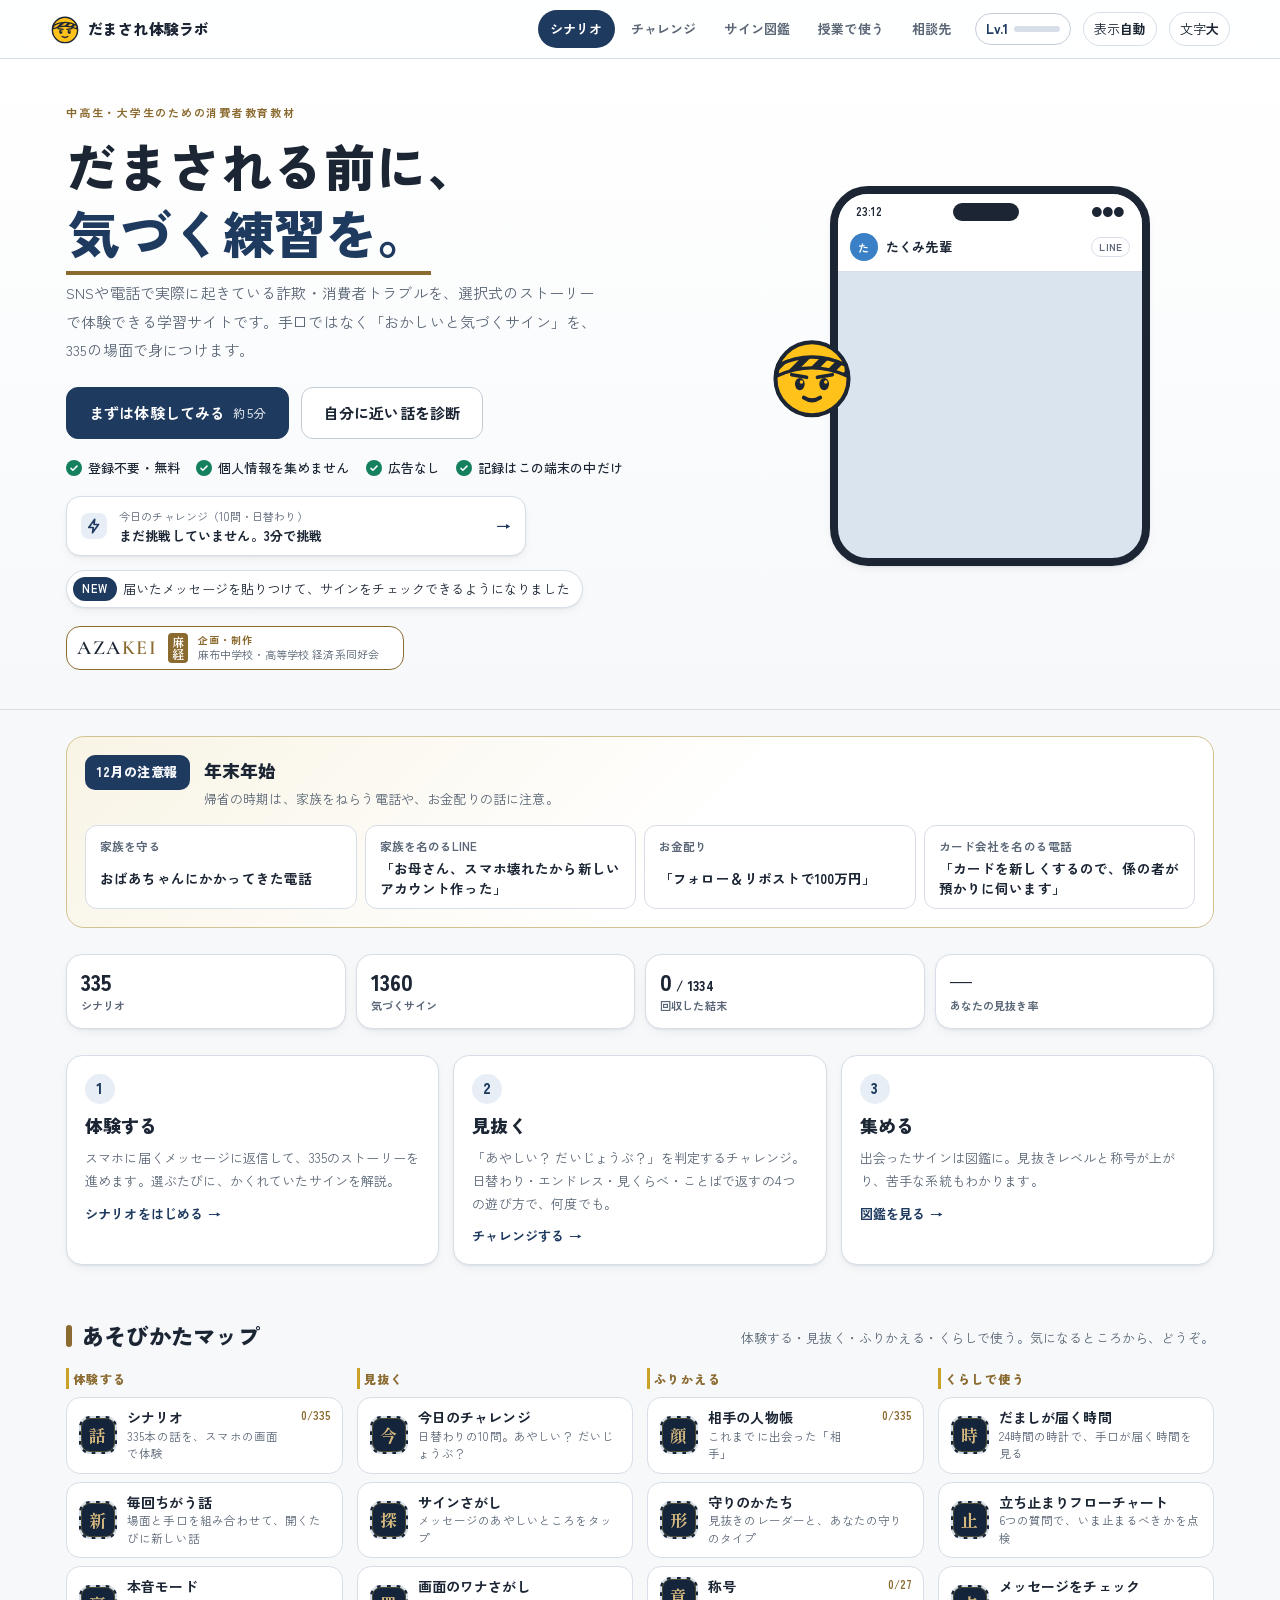
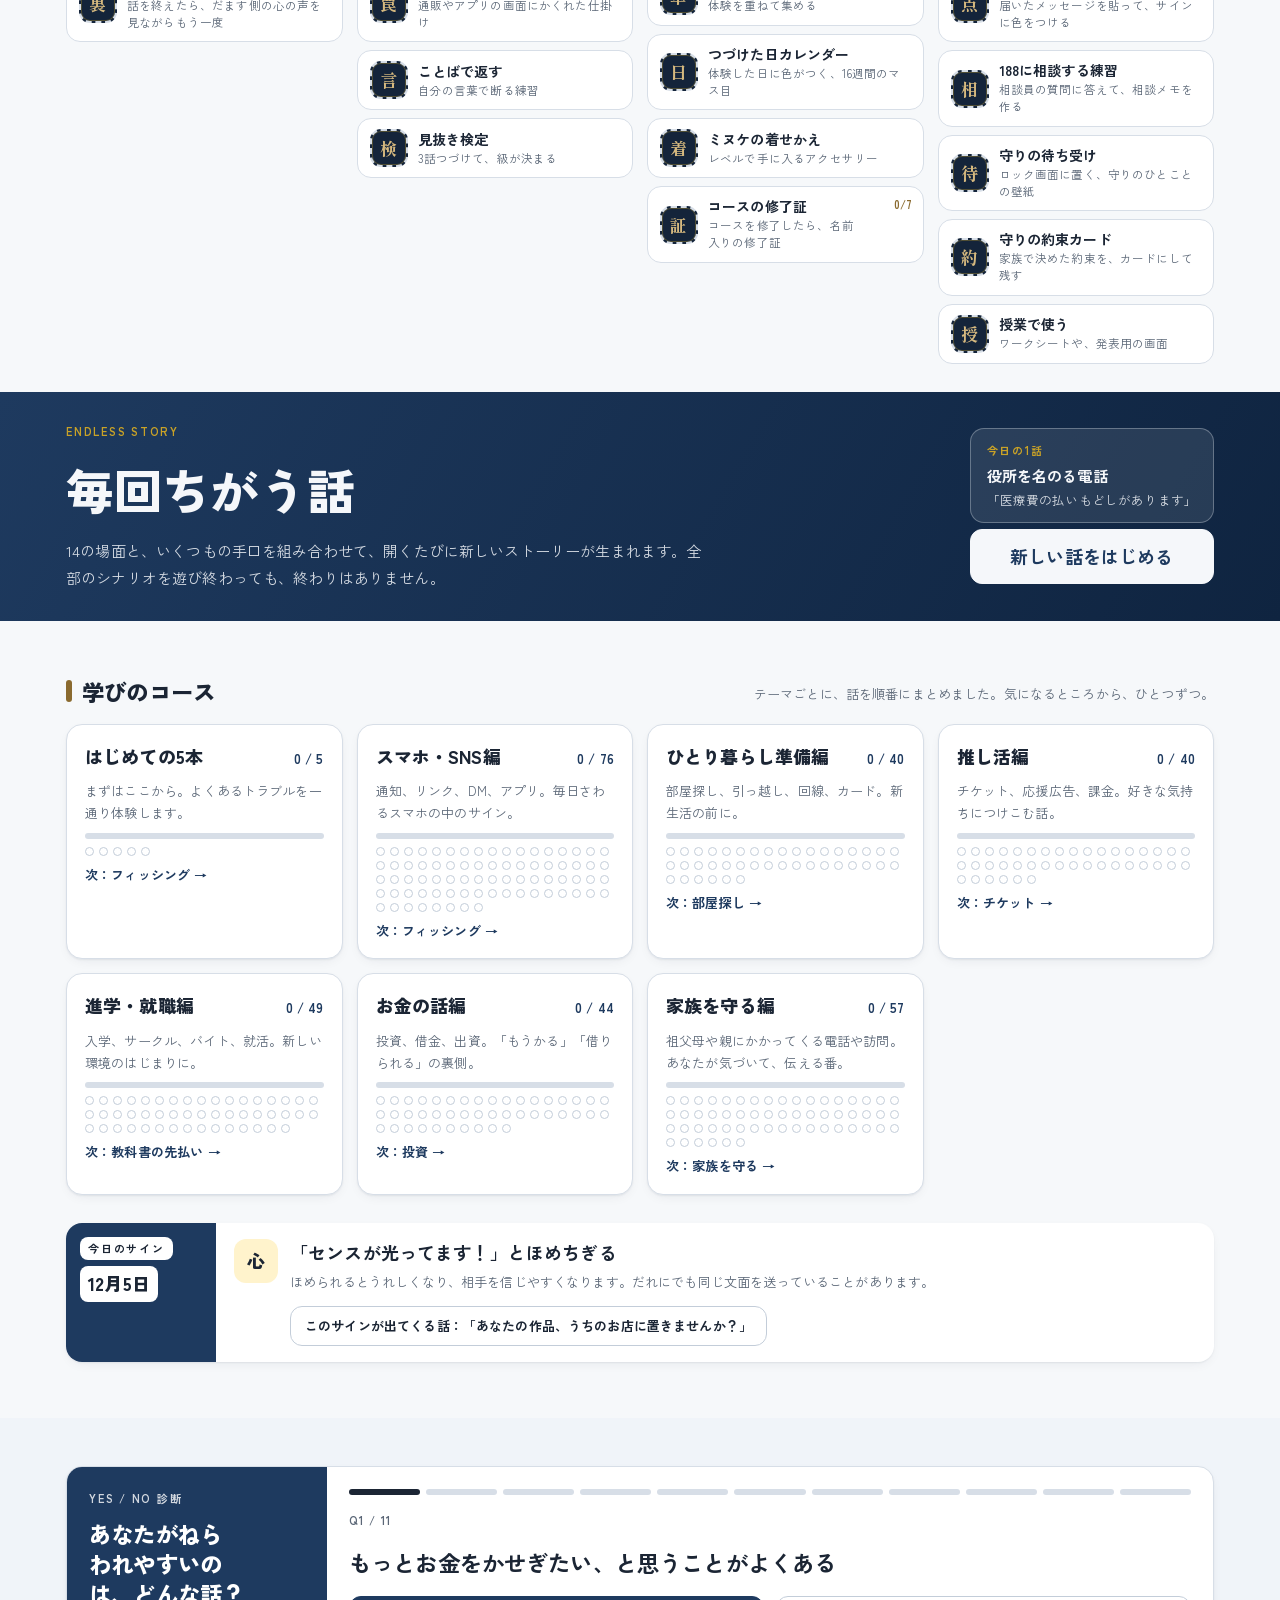
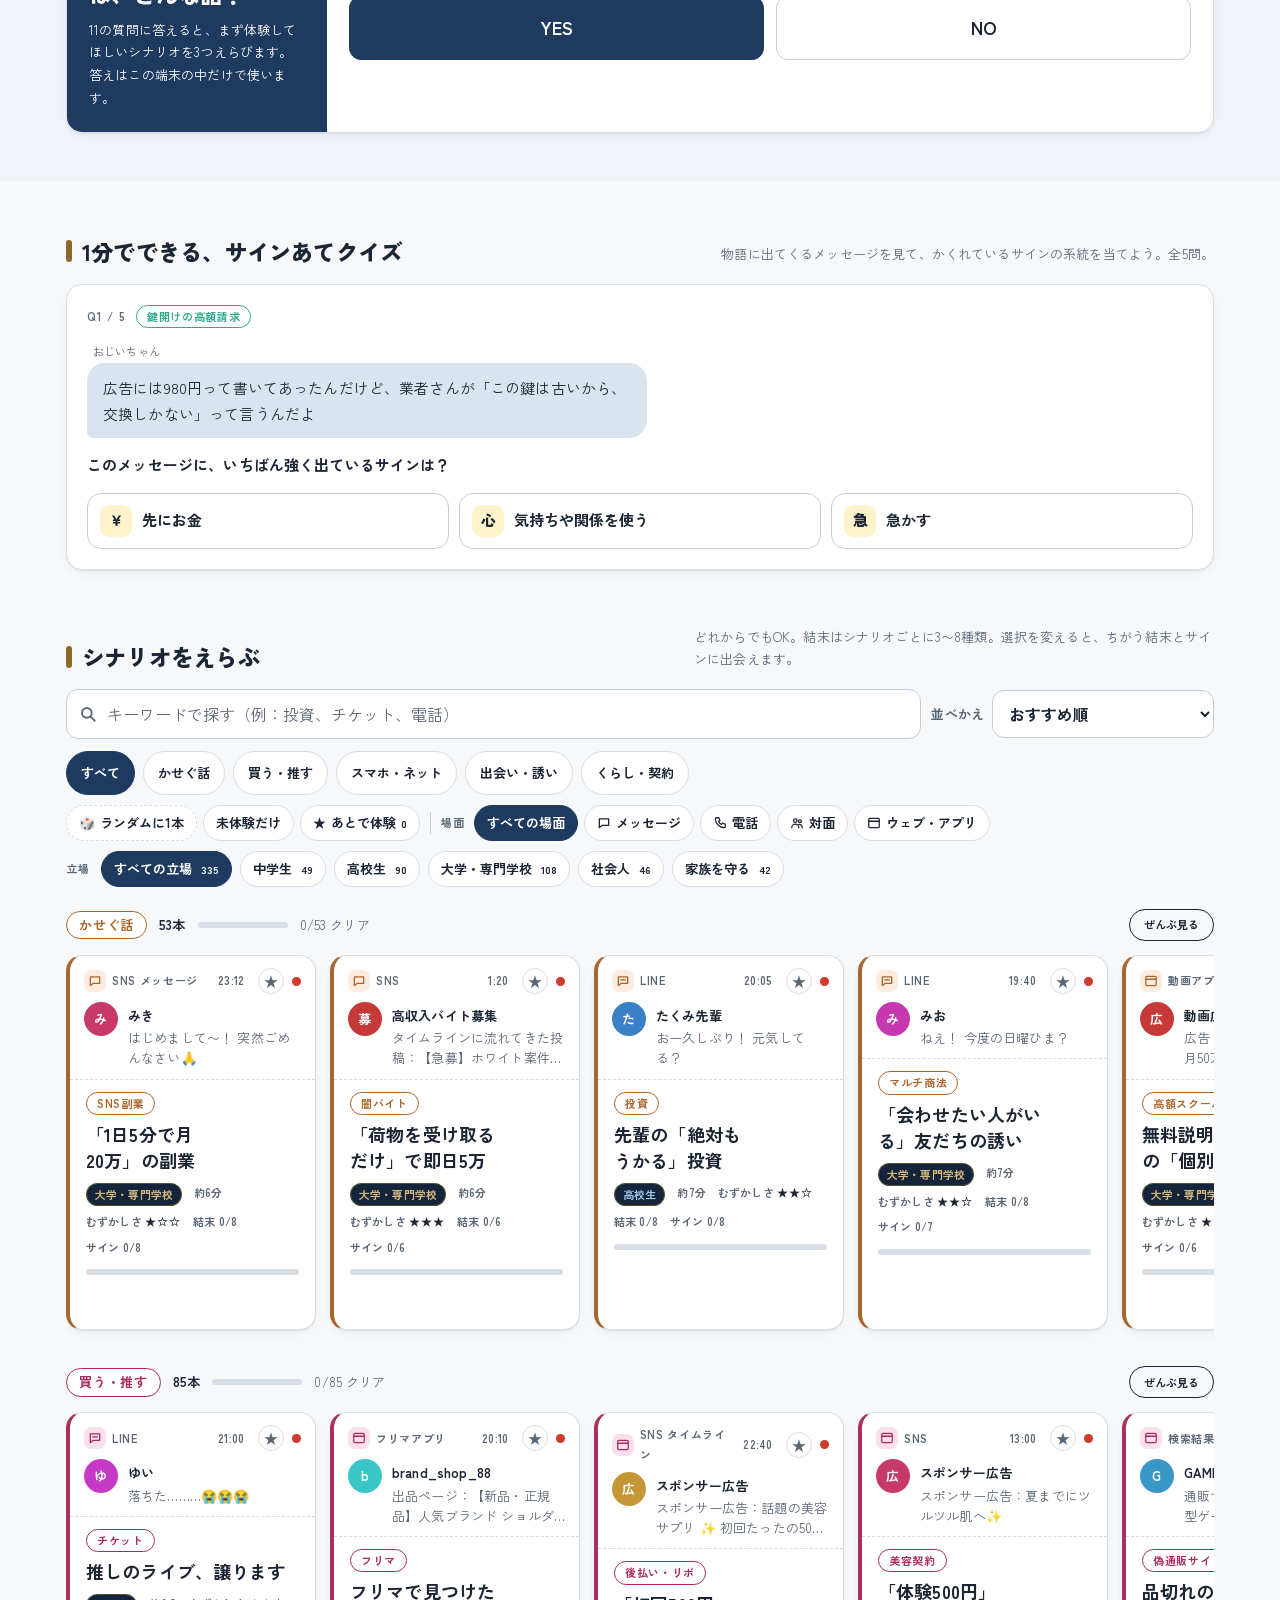
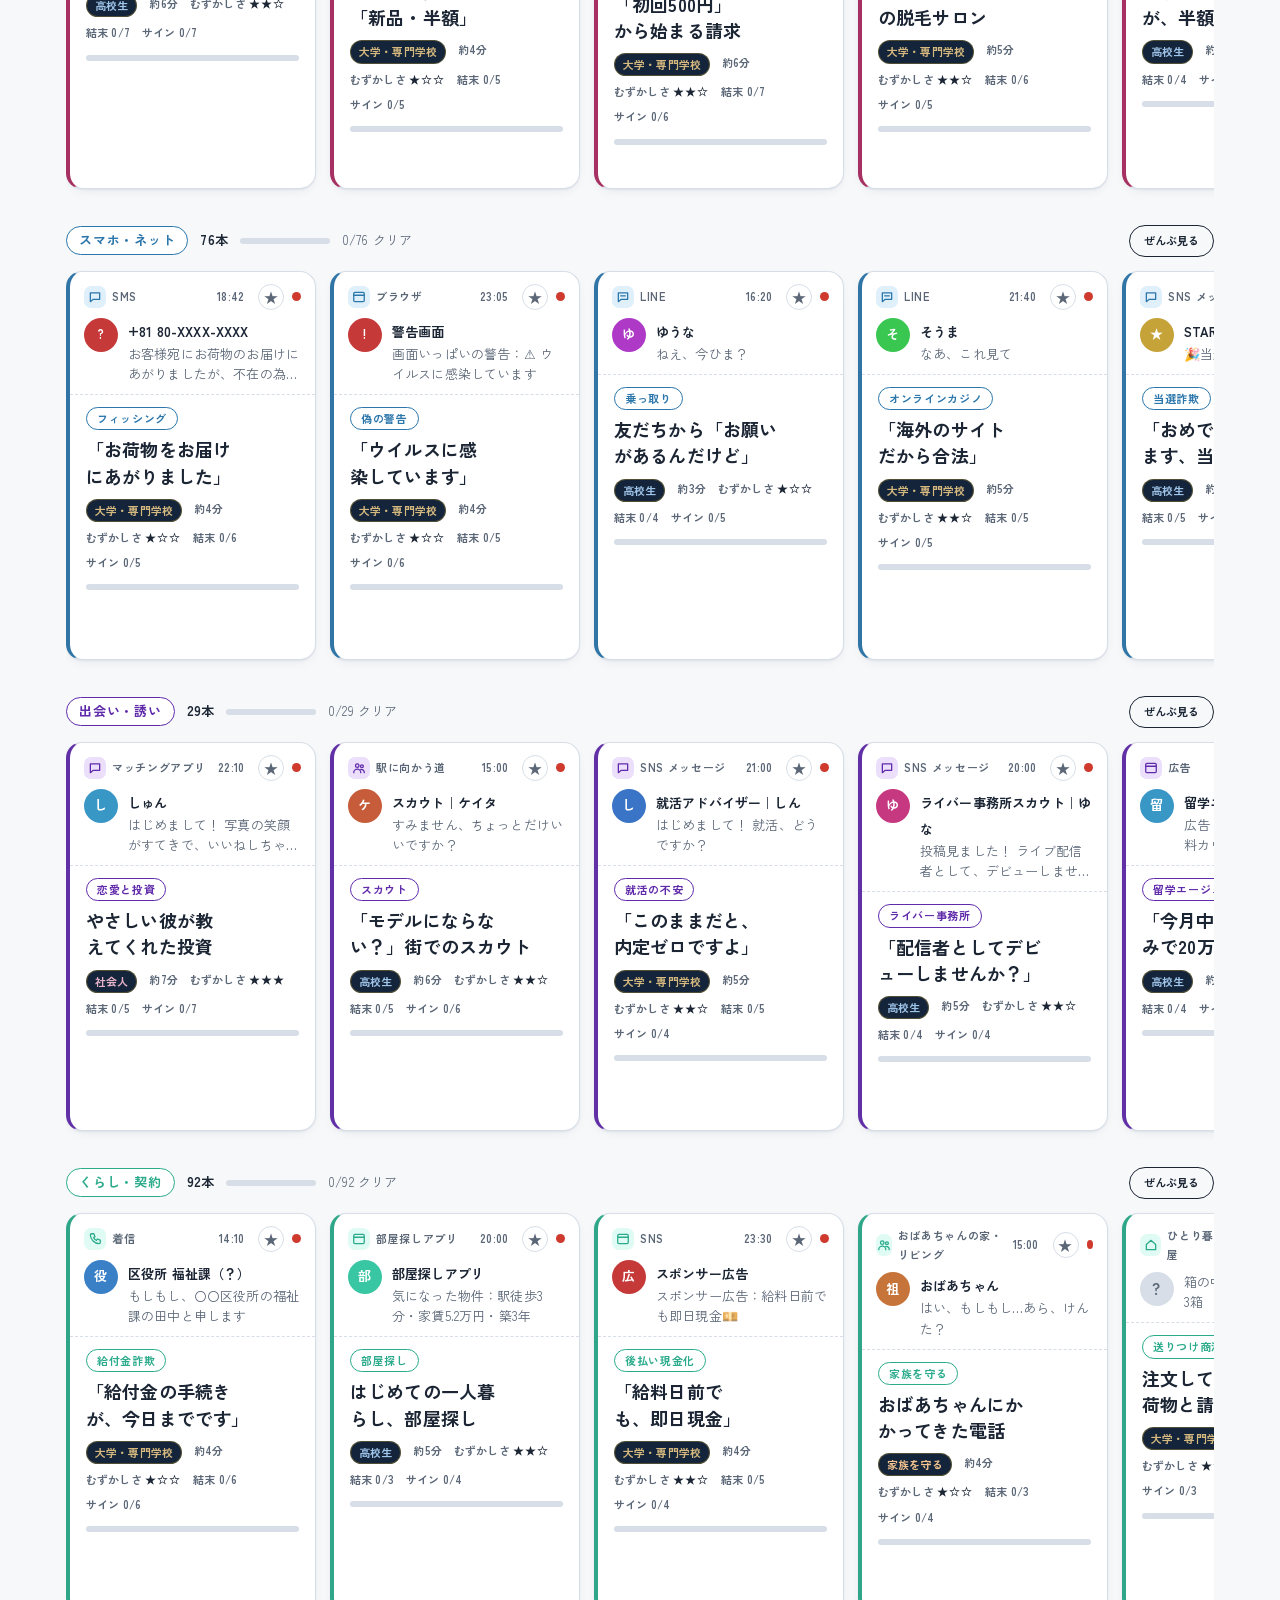
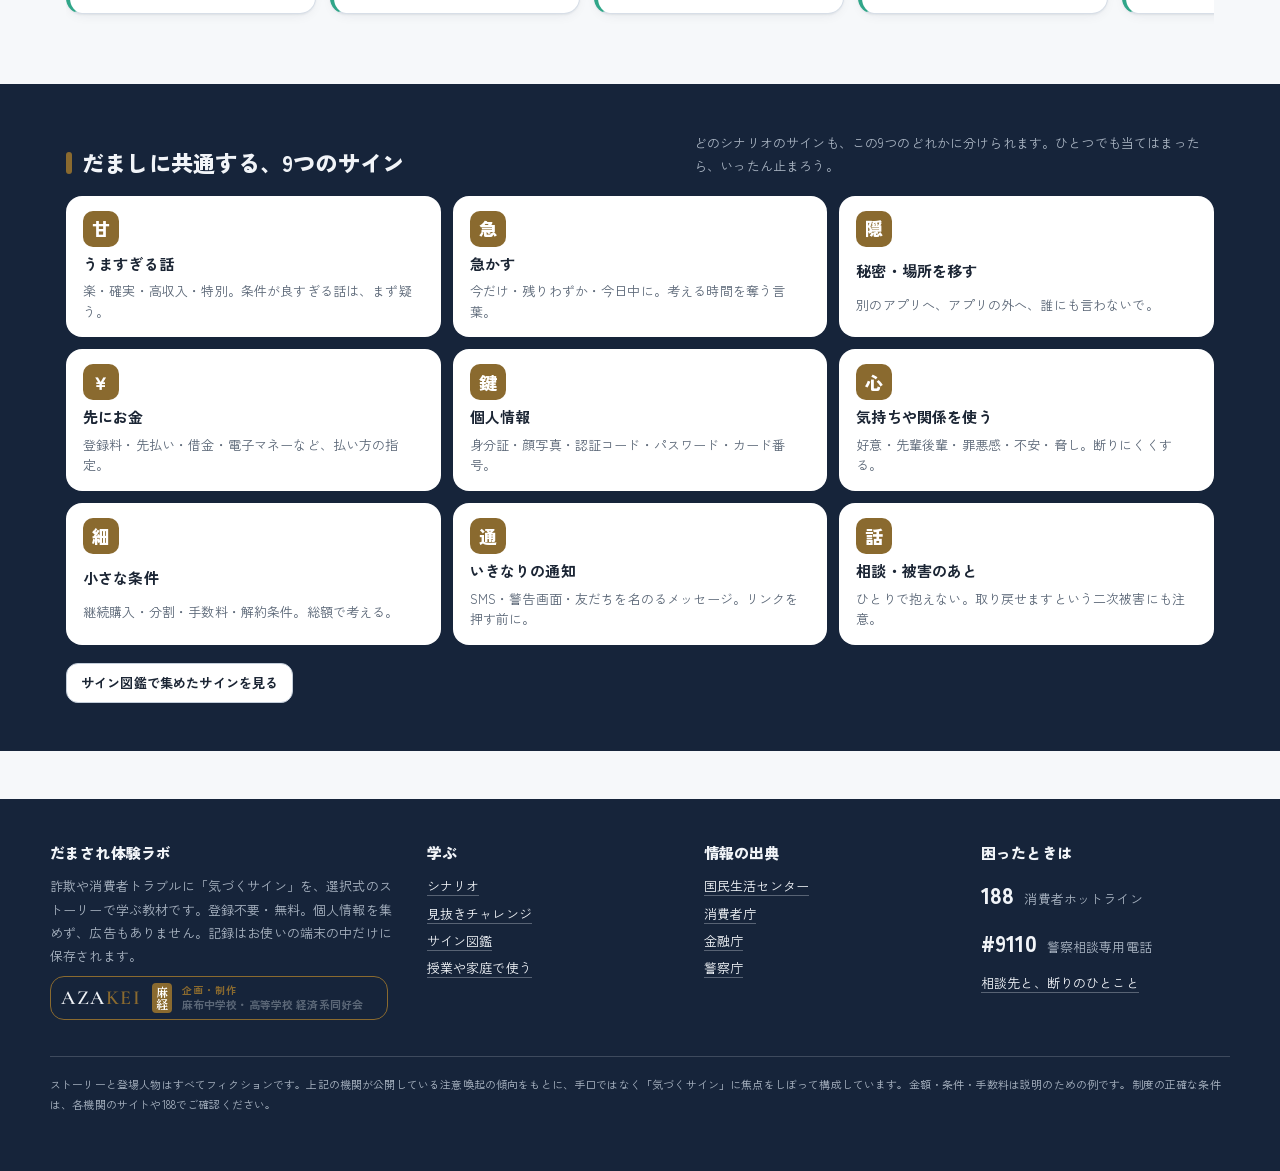
==== commit 30d0700d: "シナリオを335本に、相談するときのトーク演出を追加 Co-Authored-By: Claude Opus 5.5 <noreply@anthropic.com>" ====
--- a/index.html
+++ b/index.html
@@ -3,13 +3,13 @@
 <head>
 <meta charset="utf-8">
 <meta name="viewport" content="width=device-width, initial-scale=1, viewport-fit=cover">
-<meta name="description" content="SNSや電話で実際に起きている詐欺・消費者トラブルを、330本の選択式ストーリーと見抜きチャレンジで体験できる学習サイト。登録不要・無料・個人情報を集めません。AZAKEI（麻経）制作。">
+<meta name="description" content="SNSや電話で実際に起きている詐欺・消費者トラブルを、335本の選択式ストーリーと見抜きチャレンジで体験できる学習サイト。登録不要・無料・個人情報を集めません。AZAKEI（麻経）制作。">
 <meta name="theme-color" content="#F6F8FA" media="(prefers-color-scheme: light)">
 <meta name="theme-color" content="#0D131A" media="(prefers-color-scheme: dark)">
 <meta property="og:type" content="website">
 <meta property="og:site_name" content="だまされ体験ラボ">
 <meta property="og:title" content="だまされ体験ラボ｜だまされる前に、気づく練習を。">
-<meta property="og:description" content="SNSや電話で実際に起きている詐欺・消費者トラブルを、330本の選択式ストーリーと見抜きチャレンジで体験できる学習サイト。登録不要・無料・個人情報を集めません。AZAKEI（麻経）制作。">
+<meta property="og:description" content="SNSや電話で実際に起きている詐欺・消費者トラブルを、335本の選択式ストーリーと見抜きチャレンジで体験できる学習サイト。登録不要・無料・個人情報を集めません。AZAKEI（麻経）制作。">
 <meta property="og:url" content="https://azakeiten.github.io/damasare-lab/">
 <meta property="og:image" content="https://azakeiten.github.io/damasare-lab/og.png">
 <meta property="og:image:width" content="1200">
@@ -22,7 +22,7 @@
 <link rel="preconnect" href="https://fonts.googleapis.com">
 <link rel="preconnect" href="https://fonts.gstatic.com" crossorigin>
 <link rel="stylesheet" href="https://fonts.googleapis.com/css2?family=Cormorant+Garamond:wght@600&family=Dela+Gothic+One&family=Shippori+Mincho:wght@800&family=Zen+Kaku+Gothic+New:wght@400;500;700;900&display=swap">
-<link rel="stylesheet" href="app.css?v=202610261006">
+<link rel="stylesheet" href="app.css?v=202610261323">
 
 <svg width="0" height="0" style="position:absolute" aria-hidden="true">
   <defs>
@@ -157,79 +157,80 @@
   <p class="foot-note">ストーリーと登場人物はすべてフィクションです。上記の機関が公開している注意喚起の傾向をもとに、手口ではなく「気づくサイン」に焦点をしぼって構成しています。金額・条件・手数料は説明のための例です。制度の正確な条件は、各機関のサイトや188でご確認ください。</p>
 </footer>
 
-<script defer src="data/kasegu.js?v=202610261006"></script>
-<script defer src="data/kau.js?v=202610261006"></script>
-<script defer src="data/net.js?v=202610261006"></script>
-<script defer src="data/deai.js?v=202610261006"></script>
-<script defer src="data/more.js?v=202610261006"></script>
-<script defer src="data/more2.js?v=202610261006"></script>
-<script defer src="data/more3.js?v=202610261006"></script>
-<script defer src="data/more4.js?v=202610261006"></script>
-<script defer src="data/more5.js?v=202610261006"></script>
-<script defer src="data/more6.js?v=202610261006"></script>
-<script defer src="data/more7.js?v=202610261006"></script>
-<script defer src="data/more8.js?v=202610261006"></script>
-<script defer src="data/more9.js?v=202610261006"></script>
-<script defer src="data/more10.js?v=202610261006"></script>
-<script defer src="data/more11.js?v=202610261006"></script>
-<script defer src="data/more12.js?v=202610261006"></script>
-<script defer src="data/more13.js?v=202610261006"></script>
-<script defer src="data/more14.js?v=202610261006"></script>
-<script defer src="data/more15.js?v=202610261006"></script>
-<script defer src="data/more16.js?v=202610261006"></script>
-<script defer src="data/more17.js?v=202610261006"></script>
-<script defer src="data/more18.js?v=202610261006"></script>
-<script defer src="data/more19.js?v=202610261006"></script>
-<script defer src="data/more20.js?v=202610261006"></script>
-<script defer src="data/more21.js?v=202610261006"></script>
-<script defer src="data/more22.js?v=202610261006"></script>
-<script defer src="data/more23.js?v=202610261006"></script>
-<script defer src="data/more24.js?v=202610261006"></script>
-<script defer src="data/more25.js?v=202610261006"></script>
-<script defer src="data/more26.js?v=202610261006"></script>
-<script defer src="data/more27.js?v=202610261006"></script>
-<script defer src="data/more28.js?v=202610261006"></script>
-<script defer src="data/more29.js?v=202610261006"></script>
-<script defer src="data/more30.js?v=202610261006"></script>
-<script defer src="data/more31.js?v=202610261006"></script>
-<script defer src="data/more32.js?v=202610261006"></script>
-<script defer src="data/more33.js?v=202610261006"></script>
-<script defer src="data/more34.js?v=202610261006"></script>
-<script defer src="data/more35.js?v=202610261006"></script>
-<script defer src="data/more36.js?v=202610261006"></script>
-<script defer src="data/more37.js?v=202610261006"></script>
-<script defer src="data/more38.js?v=202610261006"></script>
-<script defer src="data/more39.js?v=202610261006"></script>
-<script defer src="data/more40.js?v=202610261006"></script>
-<script defer src="data/more41.js?v=202610261006"></script>
-<script defer src="data/more42.js?v=202610261006"></script>
-<script defer src="data/more43.js?v=202610261006"></script>
-<script defer src="data/more44.js?v=202610261006"></script>
-<script defer src="data/more45.js?v=202610261006"></script>
-<script defer src="data/more46.js?v=202610261006"></script>
-<script defer src="data/more47.js?v=202610261006"></script>
-<script defer src="data/more48.js?v=202610261006"></script>
-<script defer src="data/more49.js?v=202610261006"></script>
-<script defer src="data/more50.js?v=202610261006"></script>
-<script defer src="data/more51.js?v=202610261006"></script>
-<script defer src="data/more52.js?v=202610261006"></script>
-<script defer src="data/more53.js?v=202610261006"></script>
-<script defer src="data/more54.js?v=202610261006"></script>
-<script defer src="data/more55.js?v=202610261006"></script>
-<script defer src="data/more56.js?v=202610261006"></script>
-<script defer src="data/more57.js?v=202610261006"></script>
-<script defer src="data/more58.js?v=202610261006"></script>
-<script defer src="data/more59.js?v=202610261006"></script>
-<script defer src="data/more60.js?v=202610261006"></script>
-<script defer src="data/more61.js?v=202610261006"></script>
-<script defer src="data/more62.js?v=202610261006"></script>
-<script defer src="data/more63.js?v=202610261006"></script>
-<script defer src="data/gen.js?v=202610261006"></script>
-<script defer src="data/words.js?v=202610261006"></script>
-<script defer src="data/debrief.js?v=202610261006"></script>
-<script defer src="data/challenge.js?v=202610261006"></script>
-<script defer src="data/challenge2.js?v=202610261006"></script>
-<script defer src="data/spot.js?v=202610261006"></script>
-<script defer src="app.js?v=202610261006"></script>
+<script defer src="data/kasegu.js?v=202610261323"></script>
+<script defer src="data/kau.js?v=202610261323"></script>
+<script defer src="data/net.js?v=202610261323"></script>
+<script defer src="data/deai.js?v=202610261323"></script>
+<script defer src="data/more.js?v=202610261323"></script>
+<script defer src="data/more2.js?v=202610261323"></script>
+<script defer src="data/more3.js?v=202610261323"></script>
+<script defer src="data/more4.js?v=202610261323"></script>
+<script defer src="data/more5.js?v=202610261323"></script>
+<script defer src="data/more6.js?v=202610261323"></script>
+<script defer src="data/more7.js?v=202610261323"></script>
+<script defer src="data/more8.js?v=202610261323"></script>
+<script defer src="data/more9.js?v=202610261323"></script>
+<script defer src="data/more10.js?v=202610261323"></script>
+<script defer src="data/more11.js?v=202610261323"></script>
+<script defer src="data/more12.js?v=202610261323"></script>
+<script defer src="data/more13.js?v=202610261323"></script>
+<script defer src="data/more14.js?v=202610261323"></script>
+<script defer src="data/more15.js?v=202610261323"></script>
+<script defer src="data/more16.js?v=202610261323"></script>
+<script defer src="data/more17.js?v=202610261323"></script>
+<script defer src="data/more18.js?v=202610261323"></script>
+<script defer src="data/more19.js?v=202610261323"></script>
+<script defer src="data/more20.js?v=202610261323"></script>
+<script defer src="data/more21.js?v=202610261323"></script>
+<script defer src="data/more22.js?v=202610261323"></script>
+<script defer src="data/more23.js?v=202610261323"></script>
+<script defer src="data/more24.js?v=202610261323"></script>
+<script defer src="data/more25.js?v=202610261323"></script>
+<script defer src="data/more26.js?v=202610261323"></script>
+<script defer src="data/more27.js?v=202610261323"></script>
+<script defer src="data/more28.js?v=202610261323"></script>
+<script defer src="data/more29.js?v=202610261323"></script>
+<script defer src="data/more30.js?v=202610261323"></script>
+<script defer src="data/more31.js?v=202610261323"></script>
+<script defer src="data/more32.js?v=202610261323"></script>
+<script defer src="data/more33.js?v=202610261323"></script>
+<script defer src="data/more34.js?v=202610261323"></script>
+<script defer src="data/more35.js?v=202610261323"></script>
+<script defer src="data/more36.js?v=202610261323"></script>
+<script defer src="data/more37.js?v=202610261323"></script>
+<script defer src="data/more38.js?v=202610261323"></script>
+<script defer src="data/more39.js?v=202610261323"></script>
+<script defer src="data/more40.js?v=202610261323"></script>
+<script defer src="data/more41.js?v=202610261323"></script>
+<script defer src="data/more42.js?v=202610261323"></script>
+<script defer src="data/more43.js?v=202610261323"></script>
+<script defer src="data/more44.js?v=202610261323"></script>
+<script defer src="data/more45.js?v=202610261323"></script>
+<script defer src="data/more46.js?v=202610261323"></script>
+<script defer src="data/more47.js?v=202610261323"></script>
+<script defer src="data/more48.js?v=202610261323"></script>
+<script defer src="data/more49.js?v=202610261323"></script>
+<script defer src="data/more50.js?v=202610261323"></script>
+<script defer src="data/more51.js?v=202610261323"></script>
+<script defer src="data/more52.js?v=202610261323"></script>
+<script defer src="data/more53.js?v=202610261323"></script>
+<script defer src="data/more54.js?v=202610261323"></script>
+<script defer src="data/more55.js?v=202610261323"></script>
+<script defer src="data/more56.js?v=202610261323"></script>
+<script defer src="data/more57.js?v=202610261323"></script>
+<script defer src="data/more58.js?v=202610261323"></script>
+<script defer src="data/more59.js?v=202610261323"></script>
+<script defer src="data/more60.js?v=202610261323"></script>
+<script defer src="data/more61.js?v=202610261323"></script>
+<script defer src="data/more62.js?v=202610261323"></script>
+<script defer src="data/more63.js?v=202610261323"></script>
+<script defer src="data/more64.js?v=202610261323"></script>
+<script defer src="data/gen.js?v=202610261323"></script>
+<script defer src="data/words.js?v=202610261323"></script>
+<script defer src="data/debrief.js?v=202610261323"></script>
+<script defer src="data/challenge.js?v=202610261323"></script>
+<script defer src="data/challenge2.js?v=202610261323"></script>
+<script defer src="data/spot.js?v=202610261323"></script>
+<script defer src="app.js?v=202610261323"></script>
 
 </html>
--- a/app.css
+++ b/app.css
@@ -2433,3 +2433,23 @@
 @keyframes burst { 0% { transform: scale(.6) rotate(0); opacity: 0; } 30% { opacity: 1; } 100% { transform: scale(1.25) rotate(40deg); opacity: 0; } }
 @keyframes dotNow { 50% { transform: scale(1.25); } }
 @media (prefers-reduced-motion: reduce) { .st-coin, .st-burst, .st-dots i.now { animation: none; } .st-burst { display: none; } }
+
+/* ---------- v74 相談の演出 ---------- */
+.cs-sheet { position: absolute; z-index: 6; left: 10px; right: 10px; bottom: 10px; pointer-events: none; border-radius: 20px; overflow: hidden;
+  background: var(--chat-talk); box-shadow: 0 -6px 30px rgba(0, 0, 0, .35); border: 1px solid var(--line); animation: csUp .38s cubic-bezier(.2, 1.1, .4, 1) both; }
+.cs-sheet.out { animation: csDown .34s ease-in both; }
+.cs-head { display: flex; align-items: center; gap: 8px; padding: 10px 14px; background: #06C755; color: #fff; }
+.cs-head b { font-size: 14px; flex: 1; }
+.cs-head small { font-size: 11px; opacity: .85; }
+.cs-av { width: 28px; height: 28px; border-radius: 50%; display: grid; place-items: center; font-size: 13px; font-weight: 800; color: #fff; background: hsl(var(--h) 45% 45%); box-shadow: 0 0 0 2px rgba(255, 255, 255, .7); }
+.cs-body { display: grid; gap: 8px; padding: 12px 12px 14px; }
+.cs-me { justify-self: end; max-width: 82%; display: grid; gap: 6px; padding: 8px 12px; border-radius: 16px 16px 4px 16px; background: #8DE055; color: #10260A; font-size: 13px; font-weight: 700;
+  animation: opFade .3s .15s both; }
+.cs-quote { display: block; font-size: 11px; font-weight: 500; line-height: 1.5; padding: 6px 8px; border-radius: 8px; background: rgba(255, 255, 255, .7); color: #33402D; border-left: 3px solid #4C8B2B; }
+.cs-them { justify-self: start; max-width: 86%; padding: 8px 12px; border-radius: 16px 16px 16px 4px; background: #fff; color: #1B2534; font-size: 13px; font-weight: 700; line-height: 1.55;
+  animation: opFade .3s .5s both; }
+.cs-them.typing { display: inline-flex; gap: 4px; padding: 12px 14px; }
+.cs-them.typing i { width: 6px; height: 6px; border-radius: 50%; background: #9AA6B4; animation: c8dot 1s infinite ease-in-out; }
+.cs-them.typing i:nth-child(2) { animation-delay: .15s; } .cs-them.typing i:nth-child(3) { animation-delay: .3s; }
+@keyframes csUp { from { transform: translateY(110%); } to { transform: none; } }
+@keyframes csDown { to { transform: translateY(110%); opacity: .4; } }
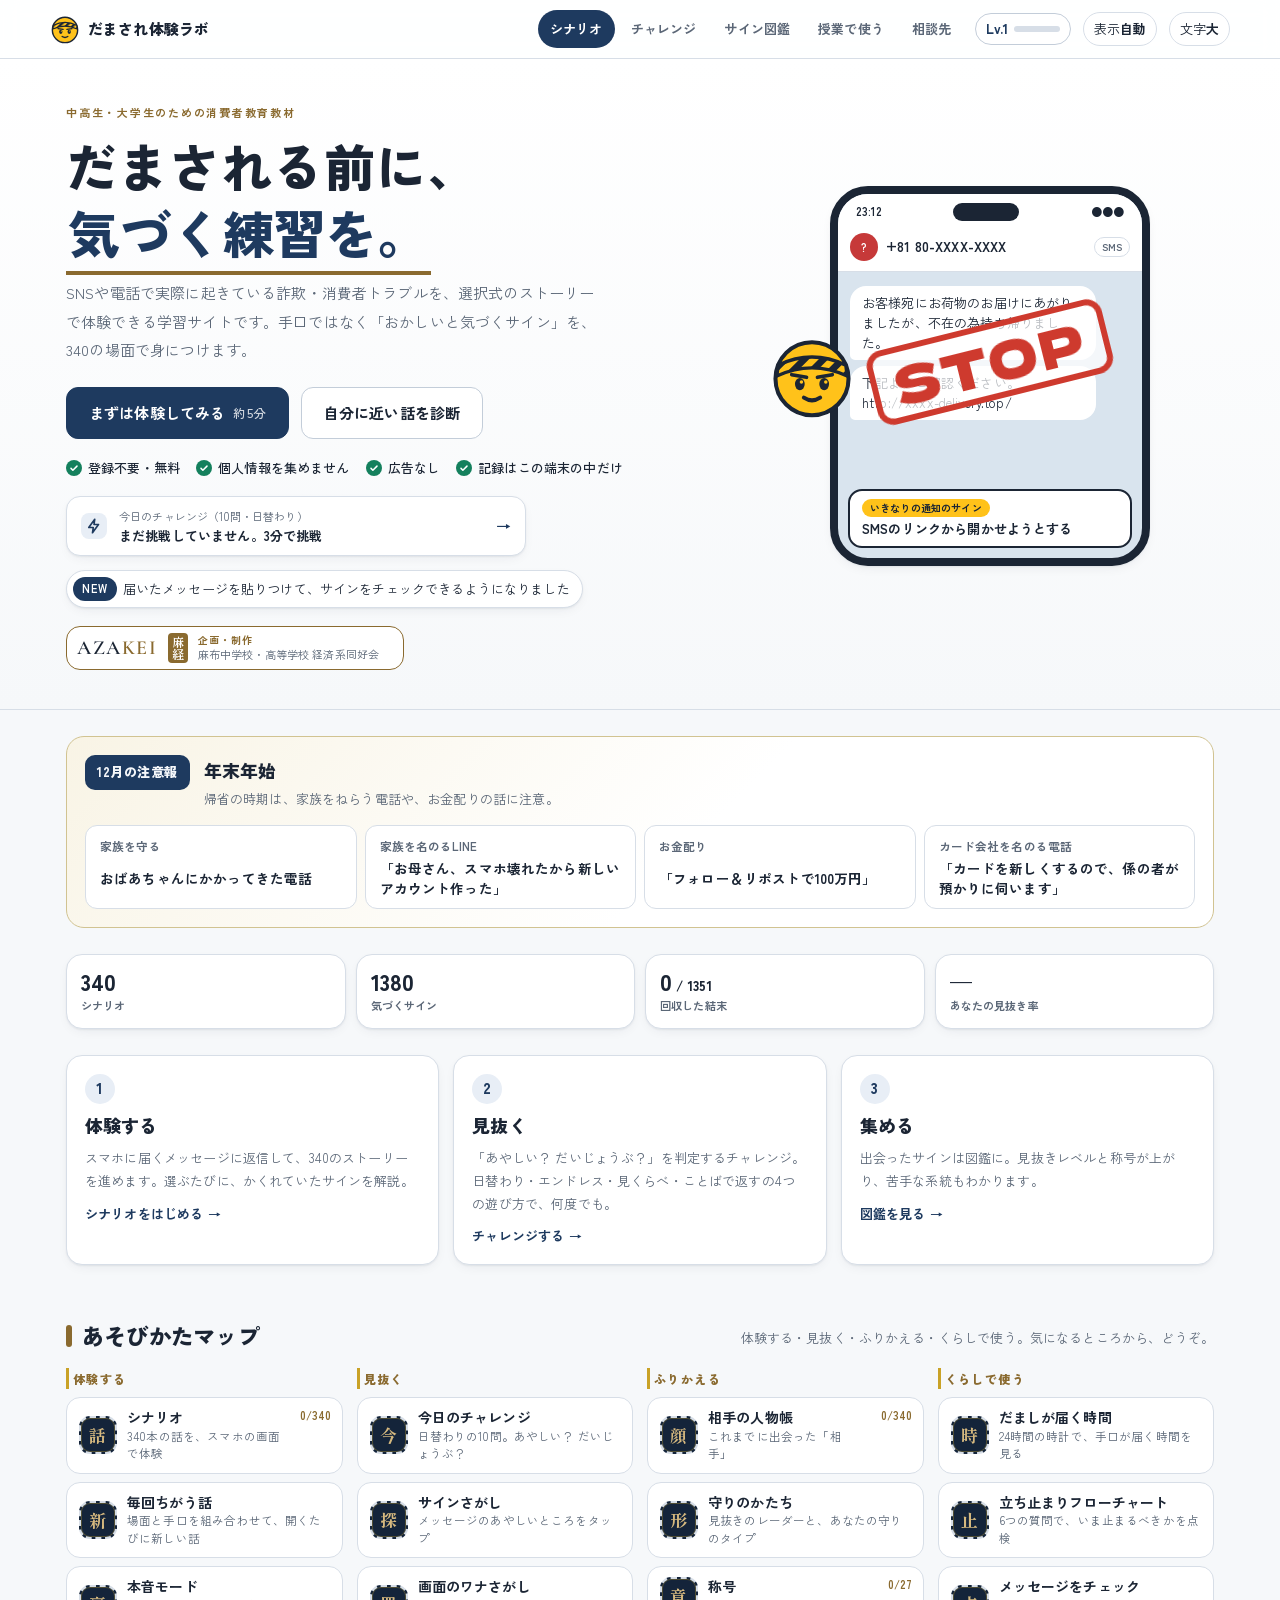
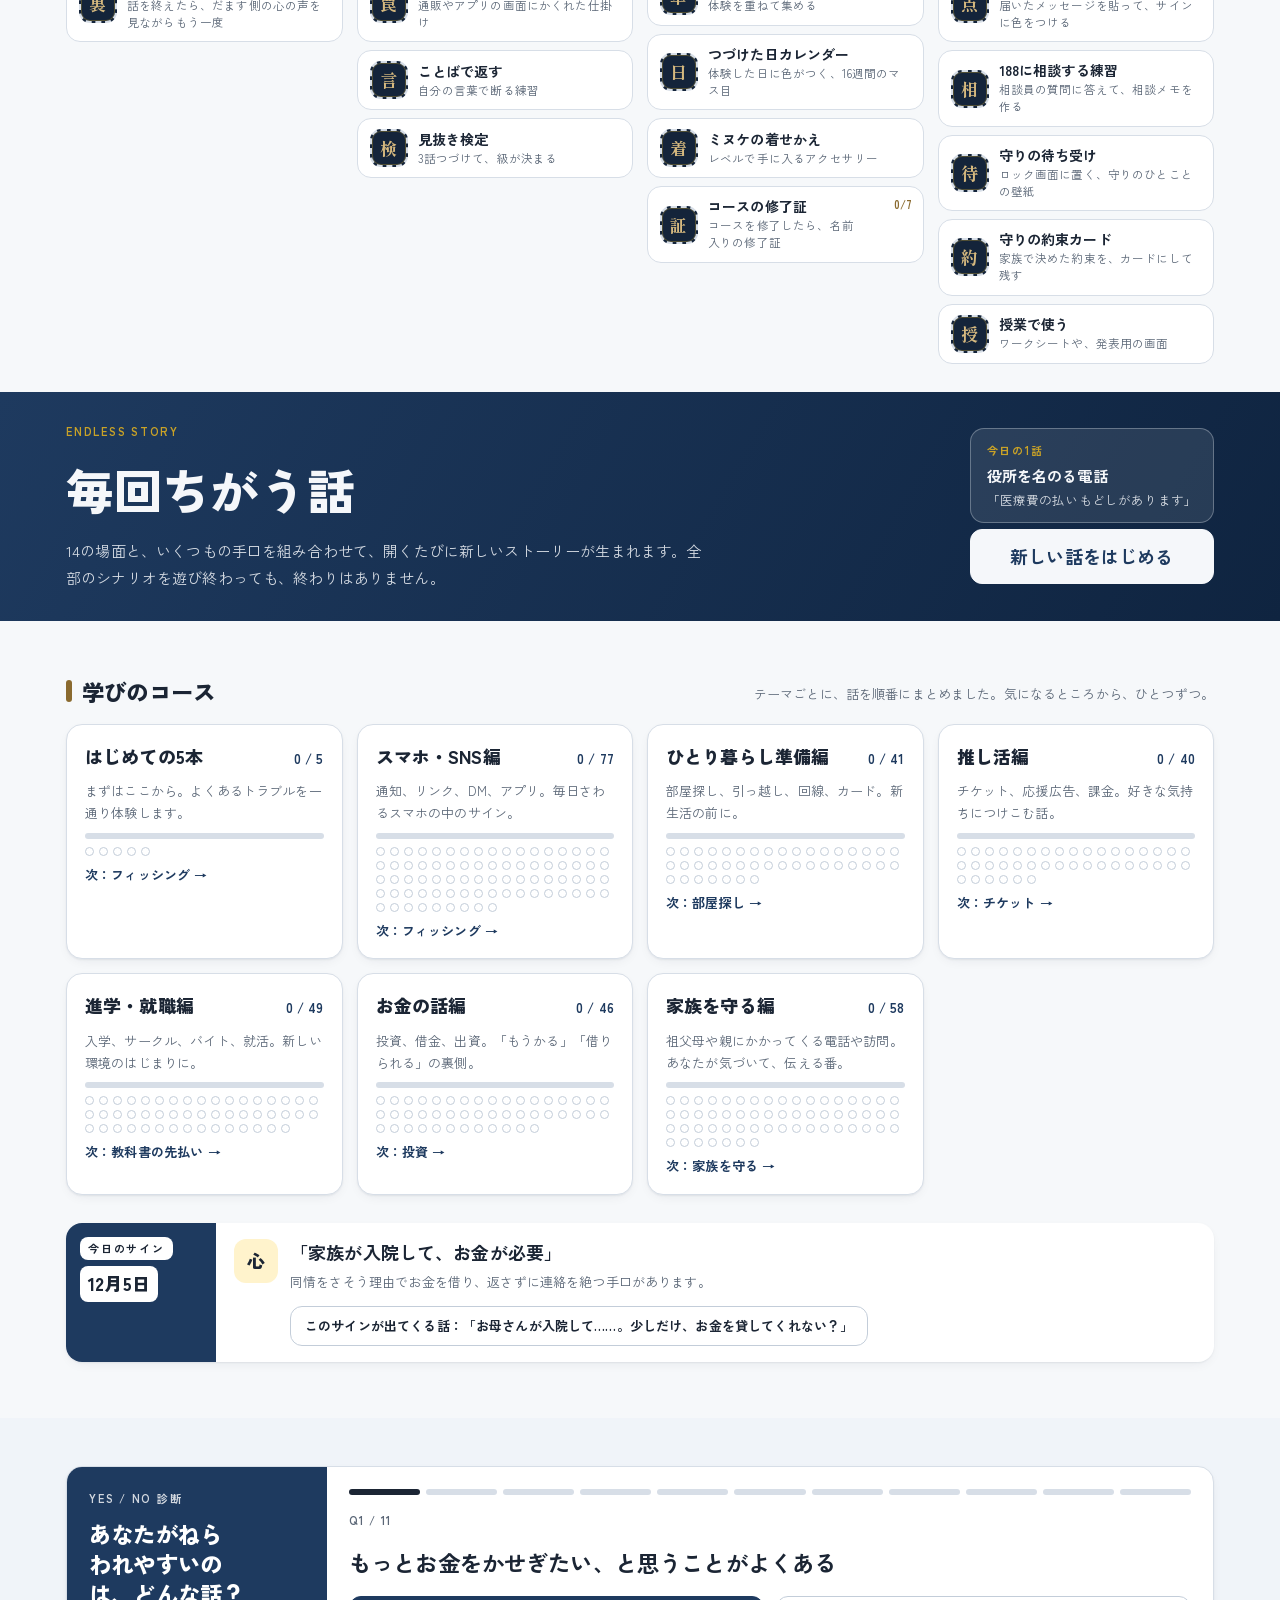
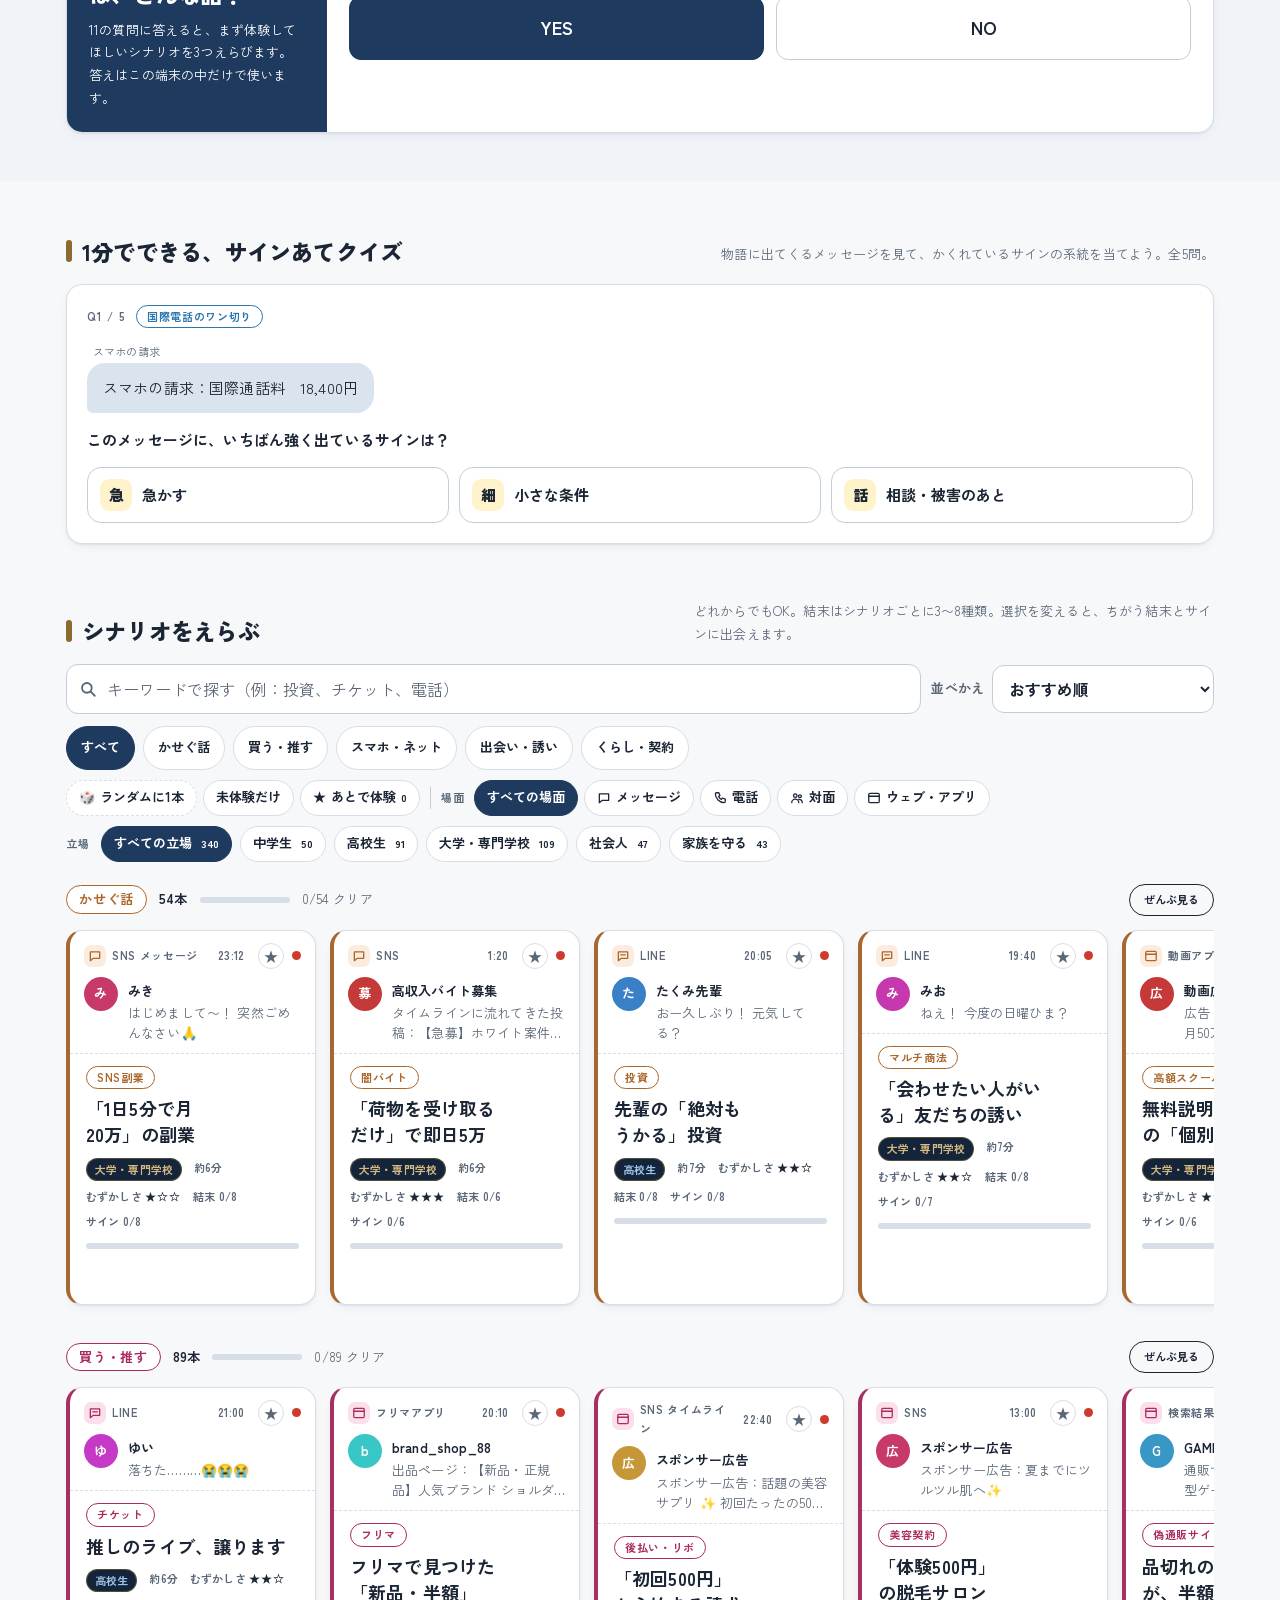
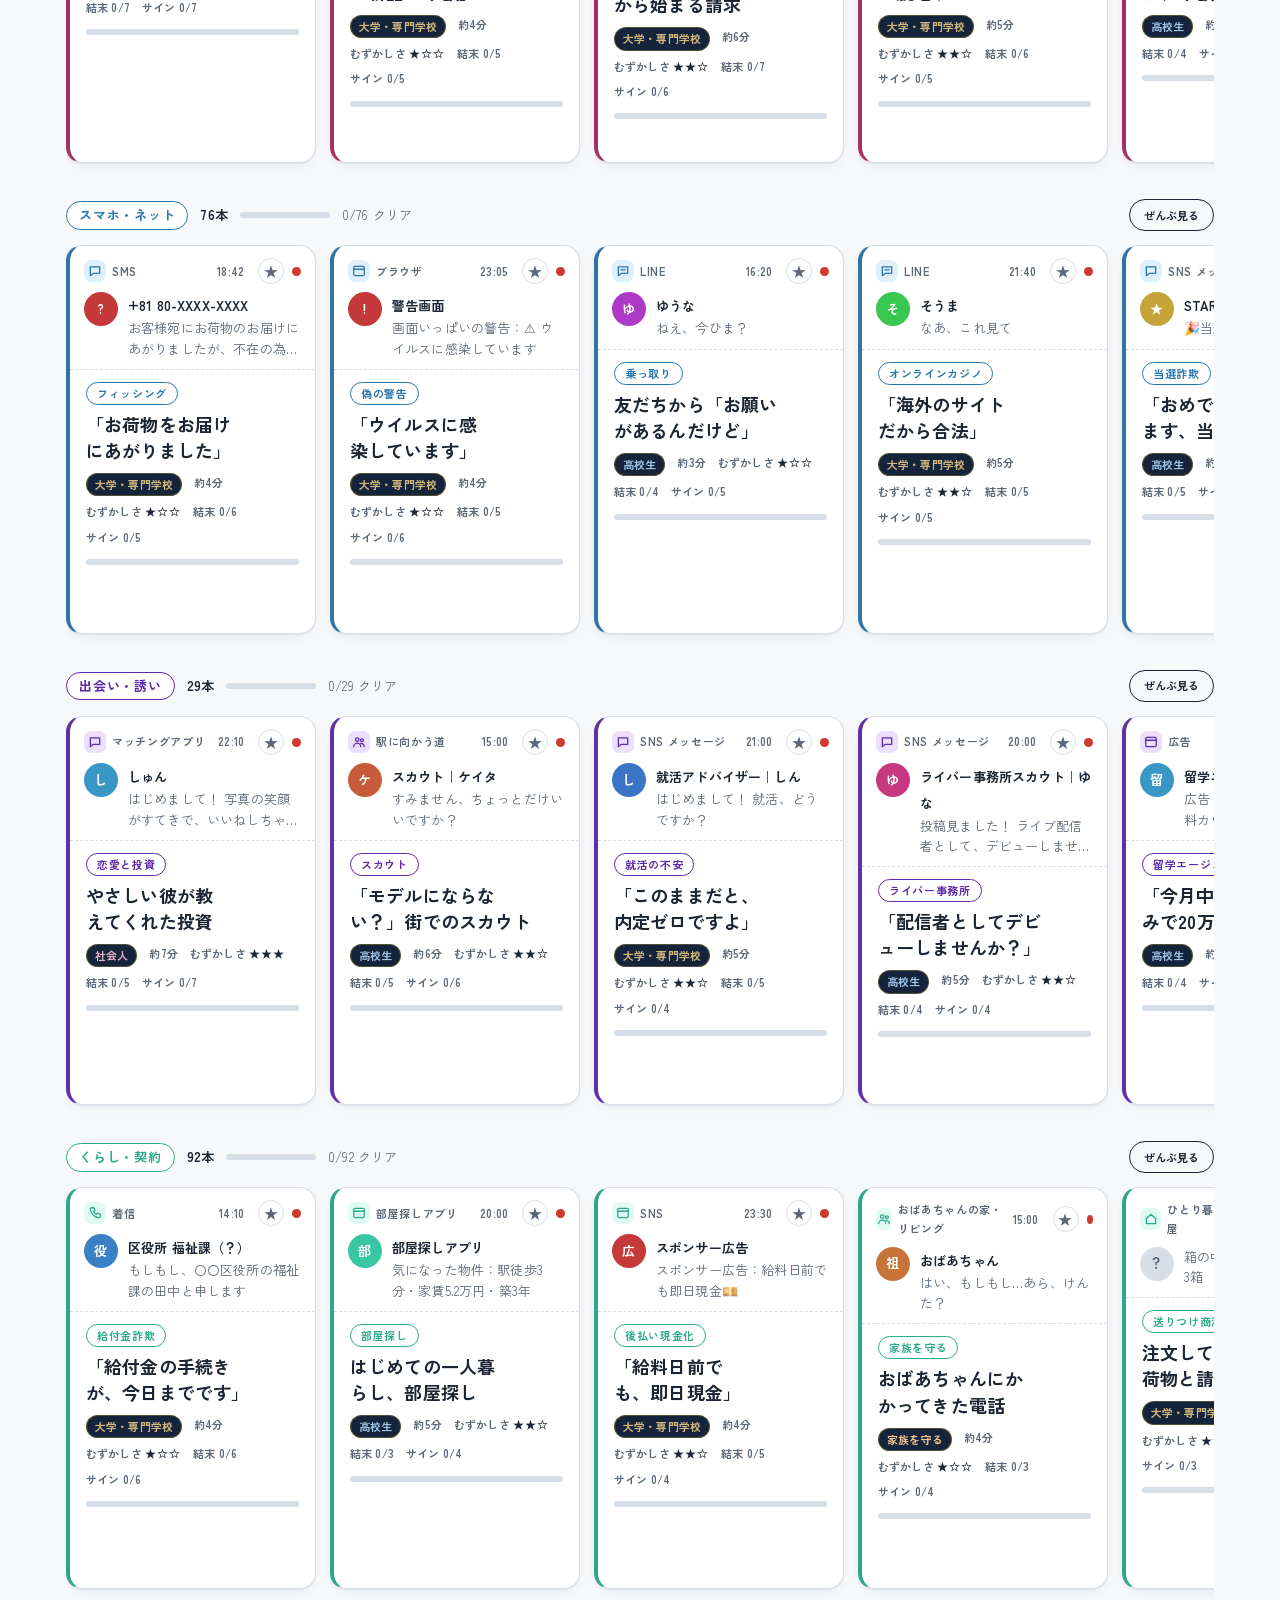
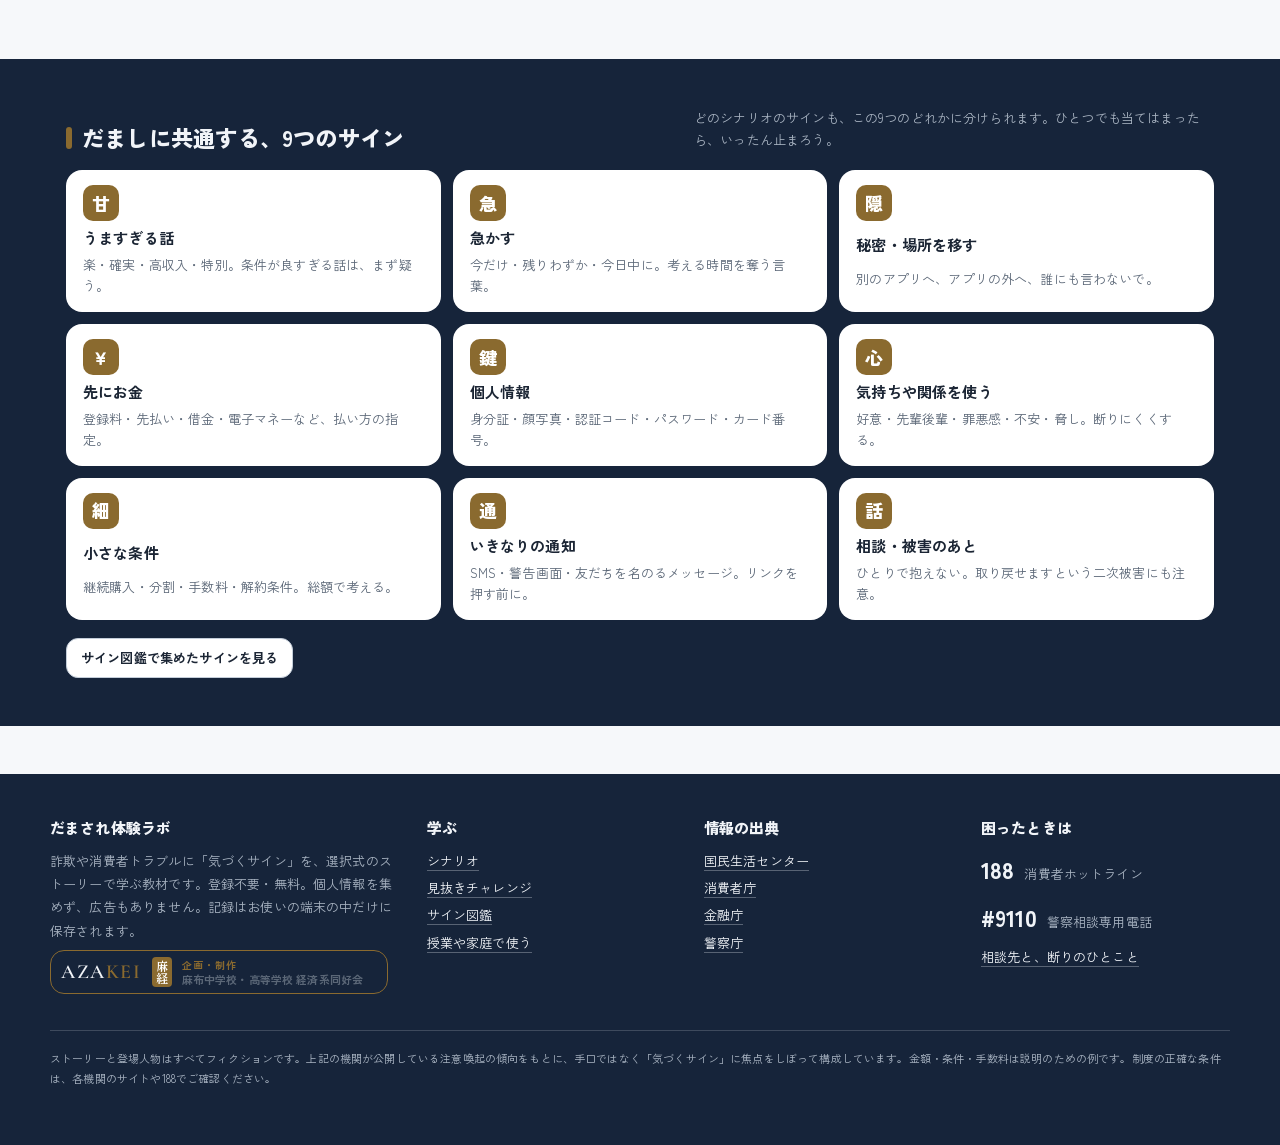
==== commit bfecaa9f: "シナリオを340本に、調べるときの検索の演出を追加 Co-Authored-By: Claude Opus 5.5 <noreply@anthropic.com>" ====
--- a/index.html
+++ b/index.html
@@ -3,13 +3,13 @@
 <head>
 <meta charset="utf-8">
 <meta name="viewport" content="width=device-width, initial-scale=1, viewport-fit=cover">
-<meta name="description" content="SNSや電話で実際に起きている詐欺・消費者トラブルを、335本の選択式ストーリーと見抜きチャレンジで体験できる学習サイト。登録不要・無料・個人情報を集めません。AZAKEI（麻経）制作。">
+<meta name="description" content="SNSや電話で実際に起きている詐欺・消費者トラブルを、340本の選択式ストーリーと見抜きチャレンジで体験できる学習サイト。登録不要・無料・個人情報を集めません。AZAKEI（麻経）制作。">
 <meta name="theme-color" content="#F6F8FA" media="(prefers-color-scheme: light)">
 <meta name="theme-color" content="#0D131A" media="(prefers-color-scheme: dark)">
 <meta property="og:type" content="website">
 <meta property="og:site_name" content="だまされ体験ラボ">
 <meta property="og:title" content="だまされ体験ラボ｜だまされる前に、気づく練習を。">
-<meta property="og:description" content="SNSや電話で実際に起きている詐欺・消費者トラブルを、335本の選択式ストーリーと見抜きチャレンジで体験できる学習サイト。登録不要・無料・個人情報を集めません。AZAKEI（麻経）制作。">
+<meta property="og:description" content="SNSや電話で実際に起きている詐欺・消費者トラブルを、340本の選択式ストーリーと見抜きチャレンジで体験できる学習サイト。登録不要・無料・個人情報を集めません。AZAKEI（麻経）制作。">
 <meta property="og:url" content="https://azakeiten.github.io/damasare-lab/">
 <meta property="og:image" content="https://azakeiten.github.io/damasare-lab/og.png">
 <meta property="og:image:width" content="1200">
@@ -22,7 +22,7 @@
 <link rel="preconnect" href="https://fonts.googleapis.com">
 <link rel="preconnect" href="https://fonts.gstatic.com" crossorigin>
 <link rel="stylesheet" href="https://fonts.googleapis.com/css2?family=Cormorant+Garamond:wght@600&family=Dela+Gothic+One&family=Shippori+Mincho:wght@800&family=Zen+Kaku+Gothic+New:wght@400;500;700;900&display=swap">
-<link rel="stylesheet" href="app.css?v=202610261323">
+<link rel="stylesheet" href="app.css?v=202610261344">
 
 <svg width="0" height="0" style="position:absolute" aria-hidden="true">
   <defs>
@@ -157,80 +157,81 @@
   <p class="foot-note">ストーリーと登場人物はすべてフィクションです。上記の機関が公開している注意喚起の傾向をもとに、手口ではなく「気づくサイン」に焦点をしぼって構成しています。金額・条件・手数料は説明のための例です。制度の正確な条件は、各機関のサイトや188でご確認ください。</p>
 </footer>
 
-<script defer src="data/kasegu.js?v=202610261323"></script>
-<script defer src="data/kau.js?v=202610261323"></script>
-<script defer src="data/net.js?v=202610261323"></script>
-<script defer src="data/deai.js?v=202610261323"></script>
-<script defer src="data/more.js?v=202610261323"></script>
-<script defer src="data/more2.js?v=202610261323"></script>
-<script defer src="data/more3.js?v=202610261323"></script>
-<script defer src="data/more4.js?v=202610261323"></script>
-<script defer src="data/more5.js?v=202610261323"></script>
-<script defer src="data/more6.js?v=202610261323"></script>
-<script defer src="data/more7.js?v=202610261323"></script>
-<script defer src="data/more8.js?v=202610261323"></script>
-<script defer src="data/more9.js?v=202610261323"></script>
-<script defer src="data/more10.js?v=202610261323"></script>
-<script defer src="data/more11.js?v=202610261323"></script>
-<script defer src="data/more12.js?v=202610261323"></script>
-<script defer src="data/more13.js?v=202610261323"></script>
-<script defer src="data/more14.js?v=202610261323"></script>
-<script defer src="data/more15.js?v=202610261323"></script>
-<script defer src="data/more16.js?v=202610261323"></script>
-<script defer src="data/more17.js?v=202610261323"></script>
-<script defer src="data/more18.js?v=202610261323"></script>
-<script defer src="data/more19.js?v=202610261323"></script>
-<script defer src="data/more20.js?v=202610261323"></script>
-<script defer src="data/more21.js?v=202610261323"></script>
-<script defer src="data/more22.js?v=202610261323"></script>
-<script defer src="data/more23.js?v=202610261323"></script>
-<script defer src="data/more24.js?v=202610261323"></script>
-<script defer src="data/more25.js?v=202610261323"></script>
-<script defer src="data/more26.js?v=202610261323"></script>
-<script defer src="data/more27.js?v=202610261323"></script>
-<script defer src="data/more28.js?v=202610261323"></script>
-<script defer src="data/more29.js?v=202610261323"></script>
-<script defer src="data/more30.js?v=202610261323"></script>
-<script defer src="data/more31.js?v=202610261323"></script>
-<script defer src="data/more32.js?v=202610261323"></script>
-<script defer src="data/more33.js?v=202610261323"></script>
-<script defer src="data/more34.js?v=202610261323"></script>
-<script defer src="data/more35.js?v=202610261323"></script>
-<script defer src="data/more36.js?v=202610261323"></script>
-<script defer src="data/more37.js?v=202610261323"></script>
-<script defer src="data/more38.js?v=202610261323"></script>
-<script defer src="data/more39.js?v=202610261323"></script>
-<script defer src="data/more40.js?v=202610261323"></script>
-<script defer src="data/more41.js?v=202610261323"></script>
-<script defer src="data/more42.js?v=202610261323"></script>
-<script defer src="data/more43.js?v=202610261323"></script>
-<script defer src="data/more44.js?v=202610261323"></script>
-<script defer src="data/more45.js?v=202610261323"></script>
-<script defer src="data/more46.js?v=202610261323"></script>
-<script defer src="data/more47.js?v=202610261323"></script>
-<script defer src="data/more48.js?v=202610261323"></script>
-<script defer src="data/more49.js?v=202610261323"></script>
-<script defer src="data/more50.js?v=202610261323"></script>
-<script defer src="data/more51.js?v=202610261323"></script>
-<script defer src="data/more52.js?v=202610261323"></script>
-<script defer src="data/more53.js?v=202610261323"></script>
-<script defer src="data/more54.js?v=202610261323"></script>
-<script defer src="data/more55.js?v=202610261323"></script>
-<script defer src="data/more56.js?v=202610261323"></script>
-<script defer src="data/more57.js?v=202610261323"></script>
-<script defer src="data/more58.js?v=202610261323"></script>
-<script defer src="data/more59.js?v=202610261323"></script>
-<script defer src="data/more60.js?v=202610261323"></script>
-<script defer src="data/more61.js?v=202610261323"></script>
-<script defer src="data/more62.js?v=202610261323"></script>
-<script defer src="data/more63.js?v=202610261323"></script>
-<script defer src="data/more64.js?v=202610261323"></script>
-<script defer src="data/gen.js?v=202610261323"></script>
-<script defer src="data/words.js?v=202610261323"></script>
-<script defer src="data/debrief.js?v=202610261323"></script>
-<script defer src="data/challenge.js?v=202610261323"></script>
-<script defer src="data/challenge2.js?v=202610261323"></script>
-<script defer src="data/spot.js?v=202610261323"></script>
-<script defer src="app.js?v=202610261323"></script>
+<script defer src="data/kasegu.js?v=202610261344"></script>
+<script defer src="data/kau.js?v=202610261344"></script>
+<script defer src="data/net.js?v=202610261344"></script>
+<script defer src="data/deai.js?v=202610261344"></script>
+<script defer src="data/more.js?v=202610261344"></script>
+<script defer src="data/more2.js?v=202610261344"></script>
+<script defer src="data/more3.js?v=202610261344"></script>
+<script defer src="data/more4.js?v=202610261344"></script>
+<script defer src="data/more5.js?v=202610261344"></script>
+<script defer src="data/more6.js?v=202610261344"></script>
+<script defer src="data/more7.js?v=202610261344"></script>
+<script defer src="data/more8.js?v=202610261344"></script>
+<script defer src="data/more9.js?v=202610261344"></script>
+<script defer src="data/more10.js?v=202610261344"></script>
+<script defer src="data/more11.js?v=202610261344"></script>
+<script defer src="data/more12.js?v=202610261344"></script>
+<script defer src="data/more13.js?v=202610261344"></script>
+<script defer src="data/more14.js?v=202610261344"></script>
+<script defer src="data/more15.js?v=202610261344"></script>
+<script defer src="data/more16.js?v=202610261344"></script>
+<script defer src="data/more17.js?v=202610261344"></script>
+<script defer src="data/more18.js?v=202610261344"></script>
+<script defer src="data/more19.js?v=202610261344"></script>
+<script defer src="data/more20.js?v=202610261344"></script>
+<script defer src="data/more21.js?v=202610261344"></script>
+<script defer src="data/more22.js?v=202610261344"></script>
+<script defer src="data/more23.js?v=202610261344"></script>
+<script defer src="data/more24.js?v=202610261344"></script>
+<script defer src="data/more25.js?v=202610261344"></script>
+<script defer src="data/more26.js?v=202610261344"></script>
+<script defer src="data/more27.js?v=202610261344"></script>
+<script defer src="data/more28.js?v=202610261344"></script>
+<script defer src="data/more29.js?v=202610261344"></script>
+<script defer src="data/more30.js?v=202610261344"></script>
+<script defer src="data/more31.js?v=202610261344"></script>
+<script defer src="data/more32.js?v=202610261344"></script>
+<script defer src="data/more33.js?v=202610261344"></script>
+<script defer src="data/more34.js?v=202610261344"></script>
+<script defer src="data/more35.js?v=202610261344"></script>
+<script defer src="data/more36.js?v=202610261344"></script>
+<script defer src="data/more37.js?v=202610261344"></script>
+<script defer src="data/more38.js?v=202610261344"></script>
+<script defer src="data/more39.js?v=202610261344"></script>
+<script defer src="data/more40.js?v=202610261344"></script>
+<script defer src="data/more41.js?v=202610261344"></script>
+<script defer src="data/more42.js?v=202610261344"></script>
+<script defer src="data/more43.js?v=202610261344"></script>
+<script defer src="data/more44.js?v=202610261344"></script>
+<script defer src="data/more45.js?v=202610261344"></script>
+<script defer src="data/more46.js?v=202610261344"></script>
+<script defer src="data/more47.js?v=202610261344"></script>
+<script defer src="data/more48.js?v=202610261344"></script>
+<script defer src="data/more49.js?v=202610261344"></script>
+<script defer src="data/more50.js?v=202610261344"></script>
+<script defer src="data/more51.js?v=202610261344"></script>
+<script defer src="data/more52.js?v=202610261344"></script>
+<script defer src="data/more53.js?v=202610261344"></script>
+<script defer src="data/more54.js?v=202610261344"></script>
+<script defer src="data/more55.js?v=202610261344"></script>
+<script defer src="data/more56.js?v=202610261344"></script>
+<script defer src="data/more57.js?v=202610261344"></script>
+<script defer src="data/more58.js?v=202610261344"></script>
+<script defer src="data/more59.js?v=202610261344"></script>
+<script defer src="data/more60.js?v=202610261344"></script>
+<script defer src="data/more61.js?v=202610261344"></script>
+<script defer src="data/more62.js?v=202610261344"></script>
+<script defer src="data/more63.js?v=202610261344"></script>
+<script defer src="data/more64.js?v=202610261344"></script>
+<script defer src="data/more65.js?v=202610261344"></script>
+<script defer src="data/gen.js?v=202610261344"></script>
+<script defer src="data/words.js?v=202610261344"></script>
+<script defer src="data/debrief.js?v=202610261344"></script>
+<script defer src="data/challenge.js?v=202610261344"></script>
+<script defer src="data/challenge2.js?v=202610261344"></script>
+<script defer src="data/spot.js?v=202610261344"></script>
+<script defer src="app.js?v=202610261344"></script>
 
 </html>
--- a/app.css
+++ b/app.css
@@ -2453,3 +2453,28 @@
 .cs-them.typing i:nth-child(2) { animation-delay: .15s; } .cs-them.typing i:nth-child(3) { animation-delay: .3s; }
 @keyframes csUp { from { transform: translateY(110%); } to { transform: none; } }
 @keyframes csDown { to { transform: translateY(110%); opacity: .4; } }
+
+/* ---------- v75 検索の演出 ---------- */
+.sf-sheet { position: absolute; inset: 0; z-index: 6; pointer-events: none; display: grid; align-content: start; gap: 12px; padding: 54px 14px 14px;
+  background: var(--surface); animation: sfIn .3s ease-out both; }
+.sf-sheet.out { animation: sfOut .32s ease-in both; }
+.sf-bar { display: flex; align-items: center; gap: 8px; padding: 10px 14px; border-radius: 999px; background: var(--surface-2); border: 1.5px solid var(--line); box-shadow: 0 3px 10px rgba(0, 0, 0, .08); }
+.sf-lens { position: relative; flex: none; width: 14px; height: 14px; border: 2px solid var(--muted); border-radius: 50%; animation: lensPulse .9s calc(var(--n) * 45ms) ease-in-out 2; }
+.sf-lens::after { content: ""; position: absolute; right: -5px; bottom: -5px; width: 7px; height: 2px; background: var(--muted); transform: rotate(45deg); border-radius: 2px; }
+.sf-q { font-size: 14px; font-weight: 700; color: var(--ink); white-space: nowrap; overflow: hidden; }
+.sf-q span { opacity: 0; animation: urlType .01s calc(var(--i) * 45ms) forwards; }
+.sf-caret { width: 2px; height: 16px; background: var(--accent); animation: blink .8s steps(2) infinite; }
+.sf-list { display: grid; gap: 8px; }
+.sf-item { display: grid; gap: 3px; padding: 10px 12px; border-radius: 14px; border: 1px solid var(--line); background: var(--surface);
+  opacity: 0; animation: opFade .35s calc(var(--n) * 45ms + 250ms + var(--k) * 180ms) forwards; }
+.sf-item b { font-size: 13px; line-height: 1.45; color: var(--ink); }
+.sf-item small { font-size: 10.5px; color: var(--muted); }
+.sf-item.warn { border-color: var(--danger); background: var(--danger-soft); box-shadow: 0 0 0 0 rgba(229, 83, 75, .5);
+  animation: opFade .35s calc(var(--n) * 45ms + 250ms) forwards, warnRing 1.2s calc(var(--n) * 45ms + 600ms) ease-out 1; }
+.sf-tag { justify-self: start; font-size: 10px; font-weight: 800; letter-spacing: .06em; padding: 1px 8px; border-radius: 4px; background: var(--danger); color: #fff; }
+.sf-tag.sns { background: #5B6777; }
+.sf-tag.ok { background: var(--safe); }
+@keyframes sfIn { from { opacity: 0; transform: translateY(14px); } to { opacity: 1; transform: none; } }
+@keyframes sfOut { to { opacity: 0; transform: translateY(14px); } }
+@keyframes lensPulse { 50% { transform: scale(1.25); border-color: var(--accent); } }
+@keyframes warnRing { 0% { box-shadow: 0 0 0 0 rgba(229, 83, 75, .5); } 100% { box-shadow: 0 0 0 12px transparent; } }
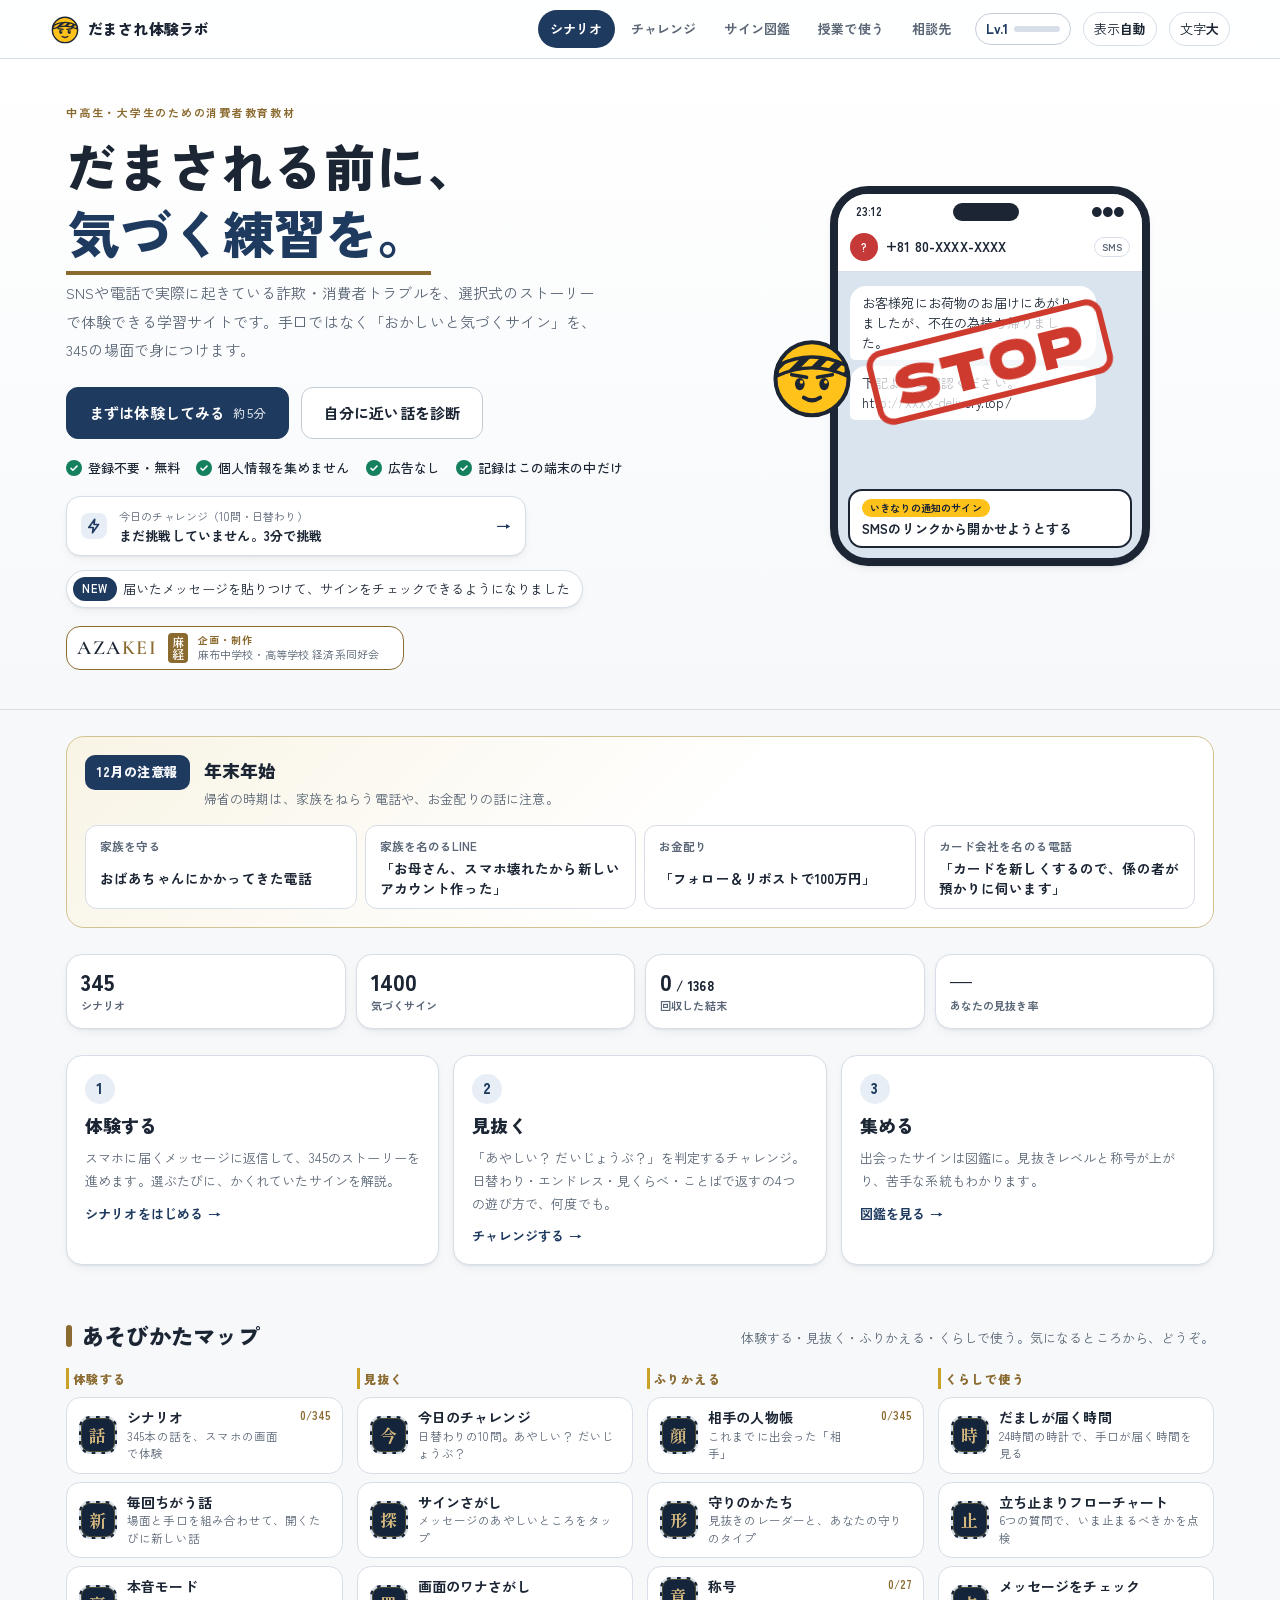
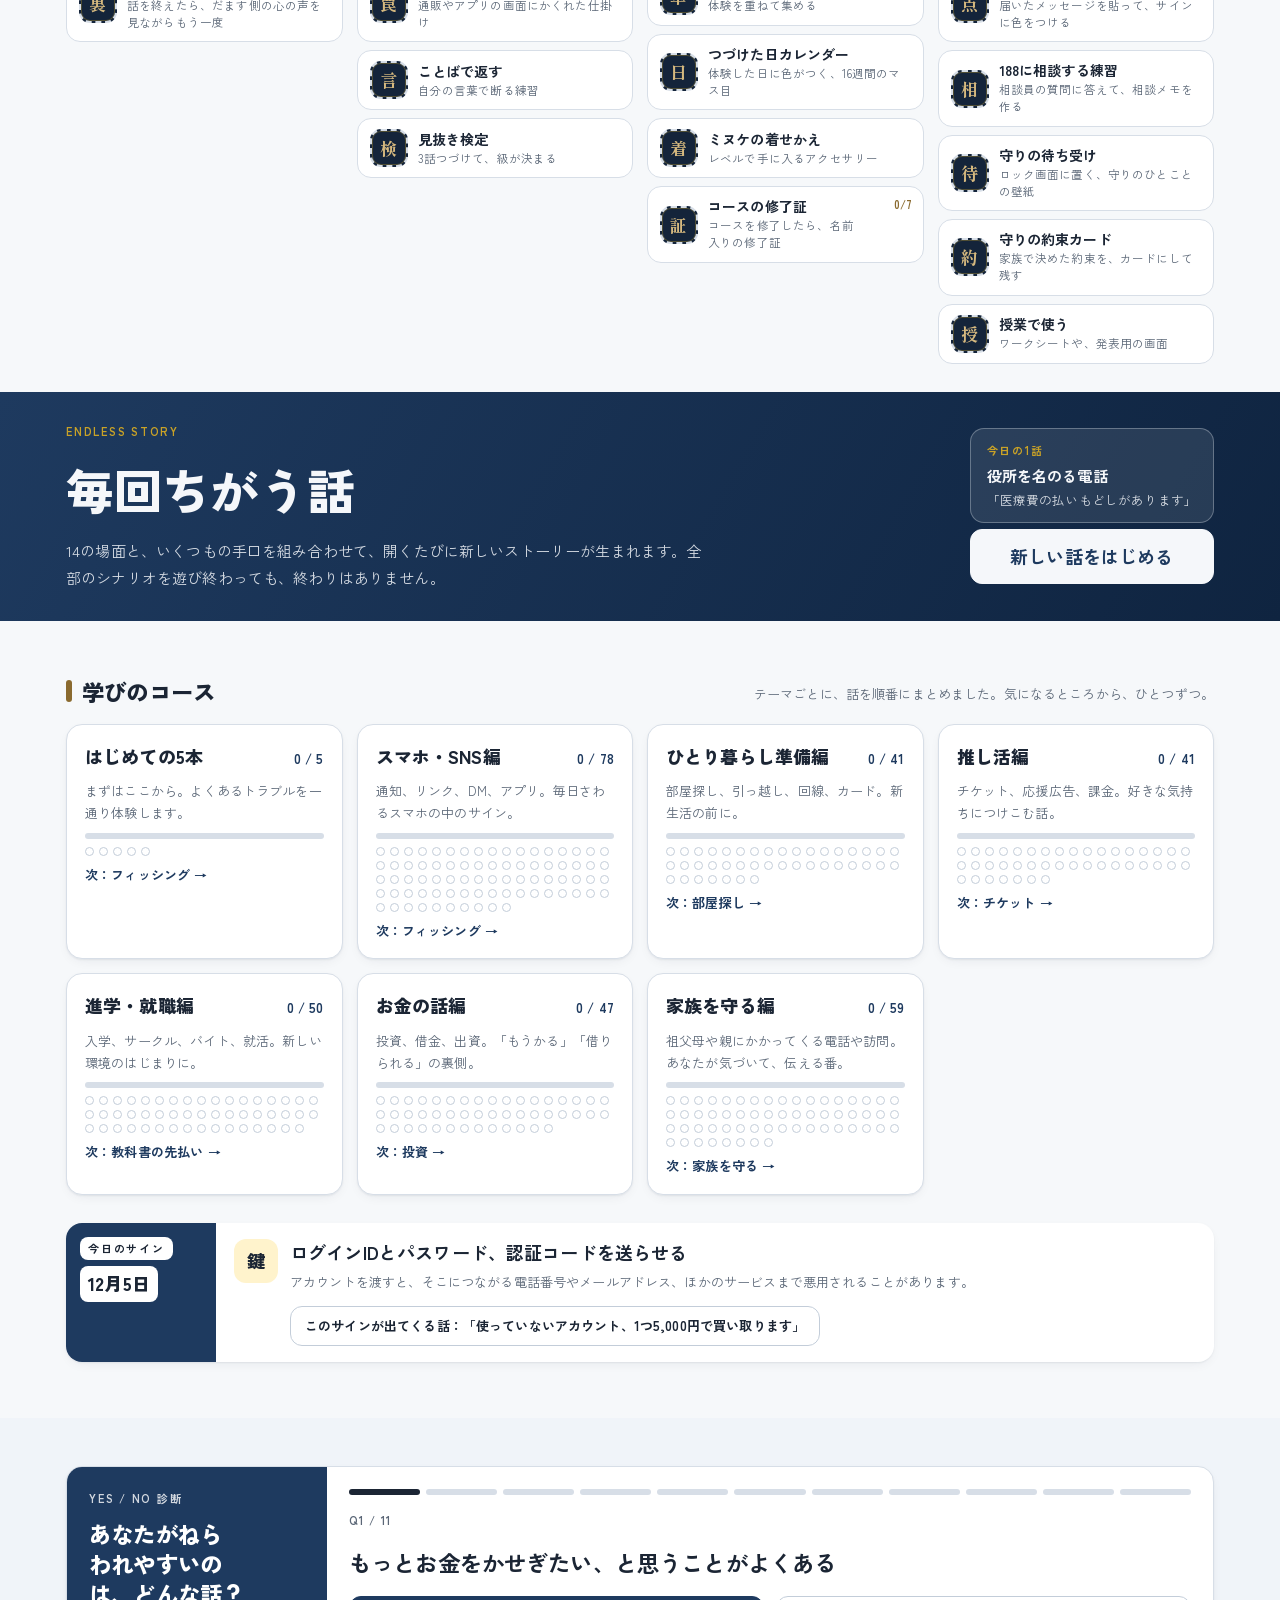
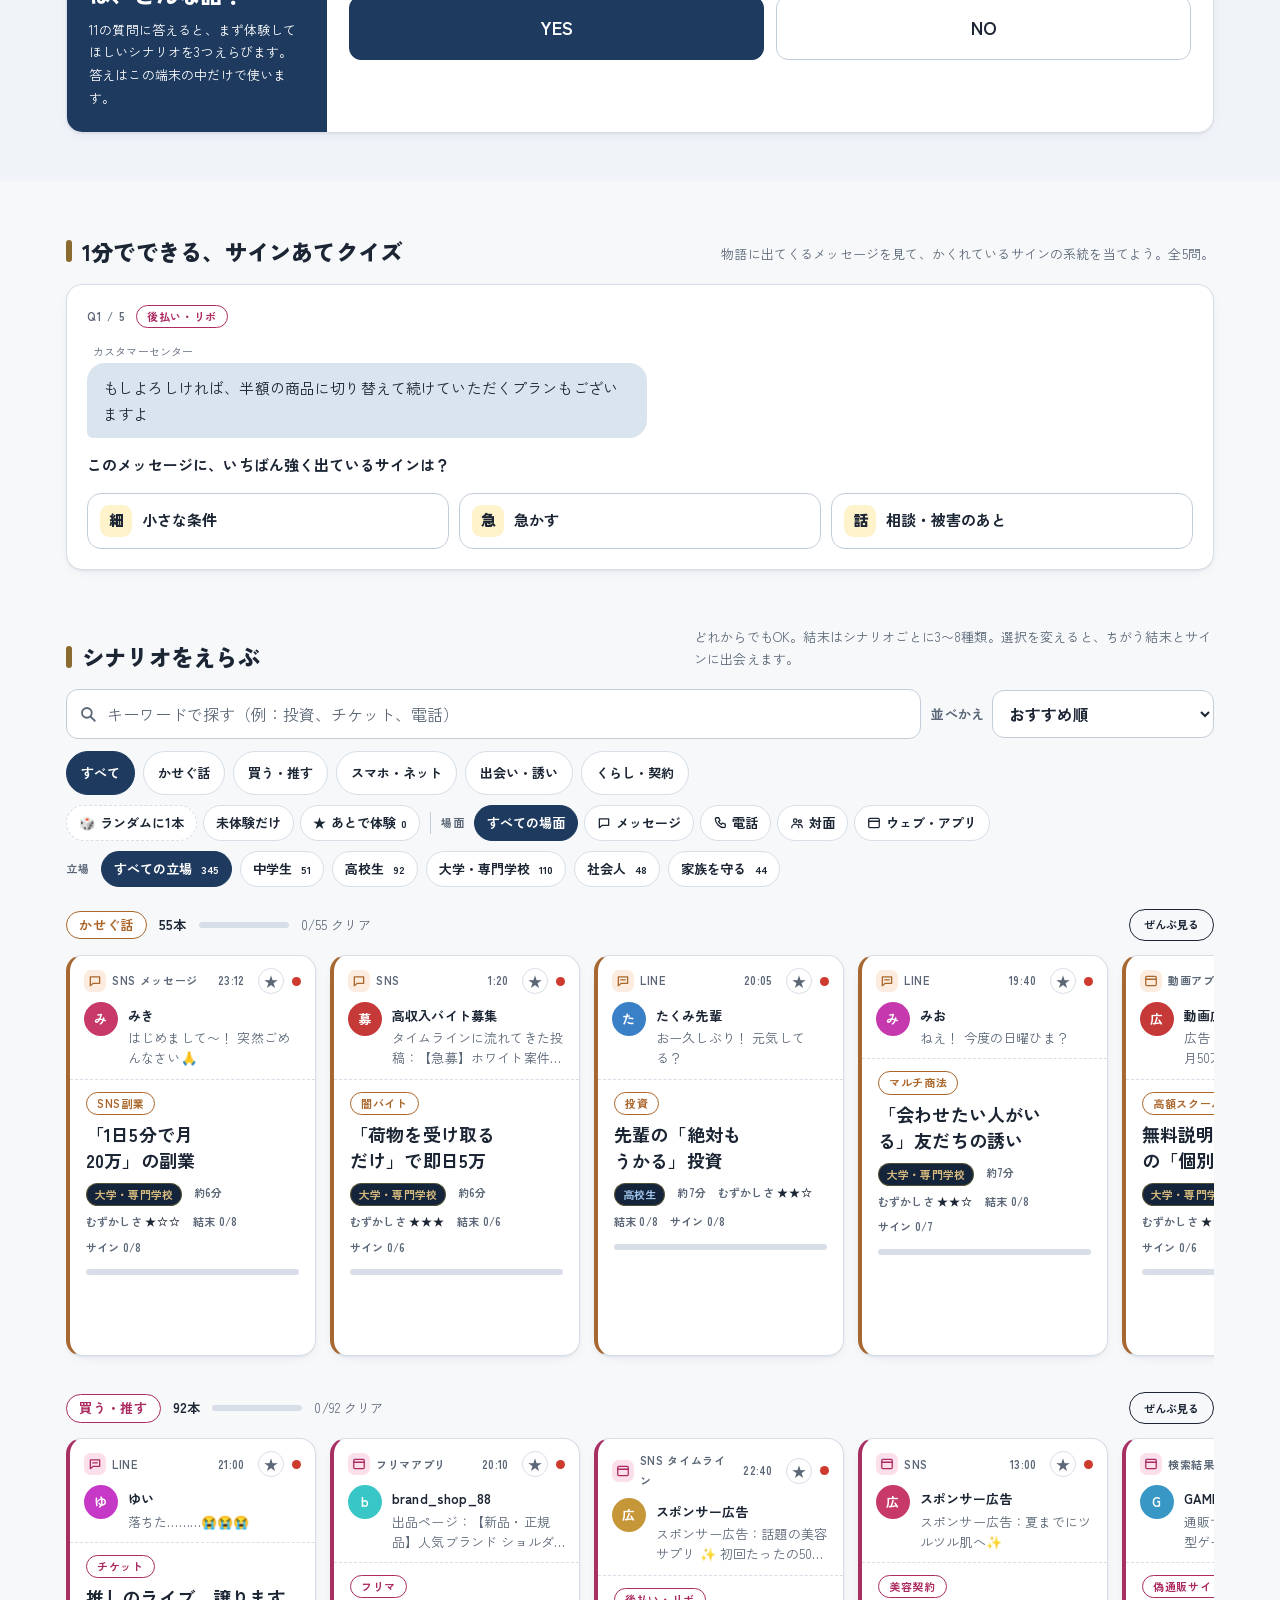
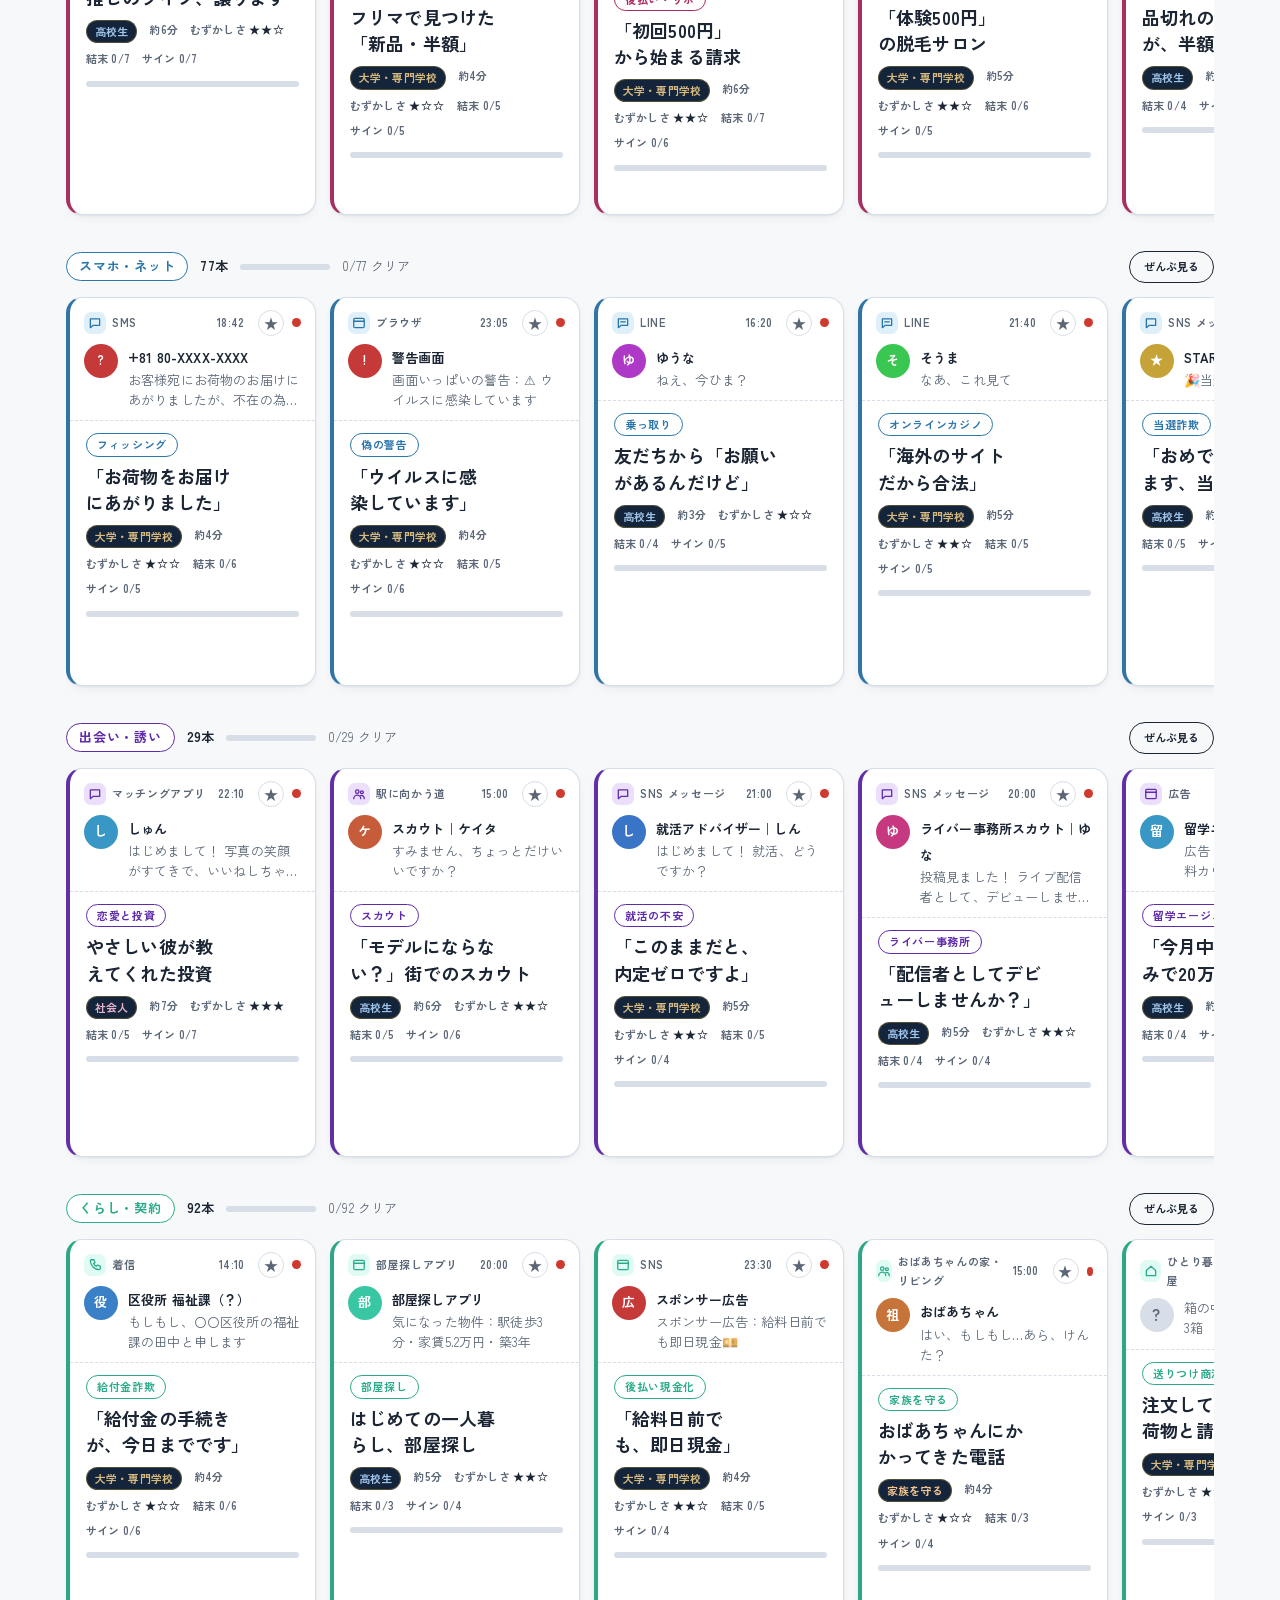
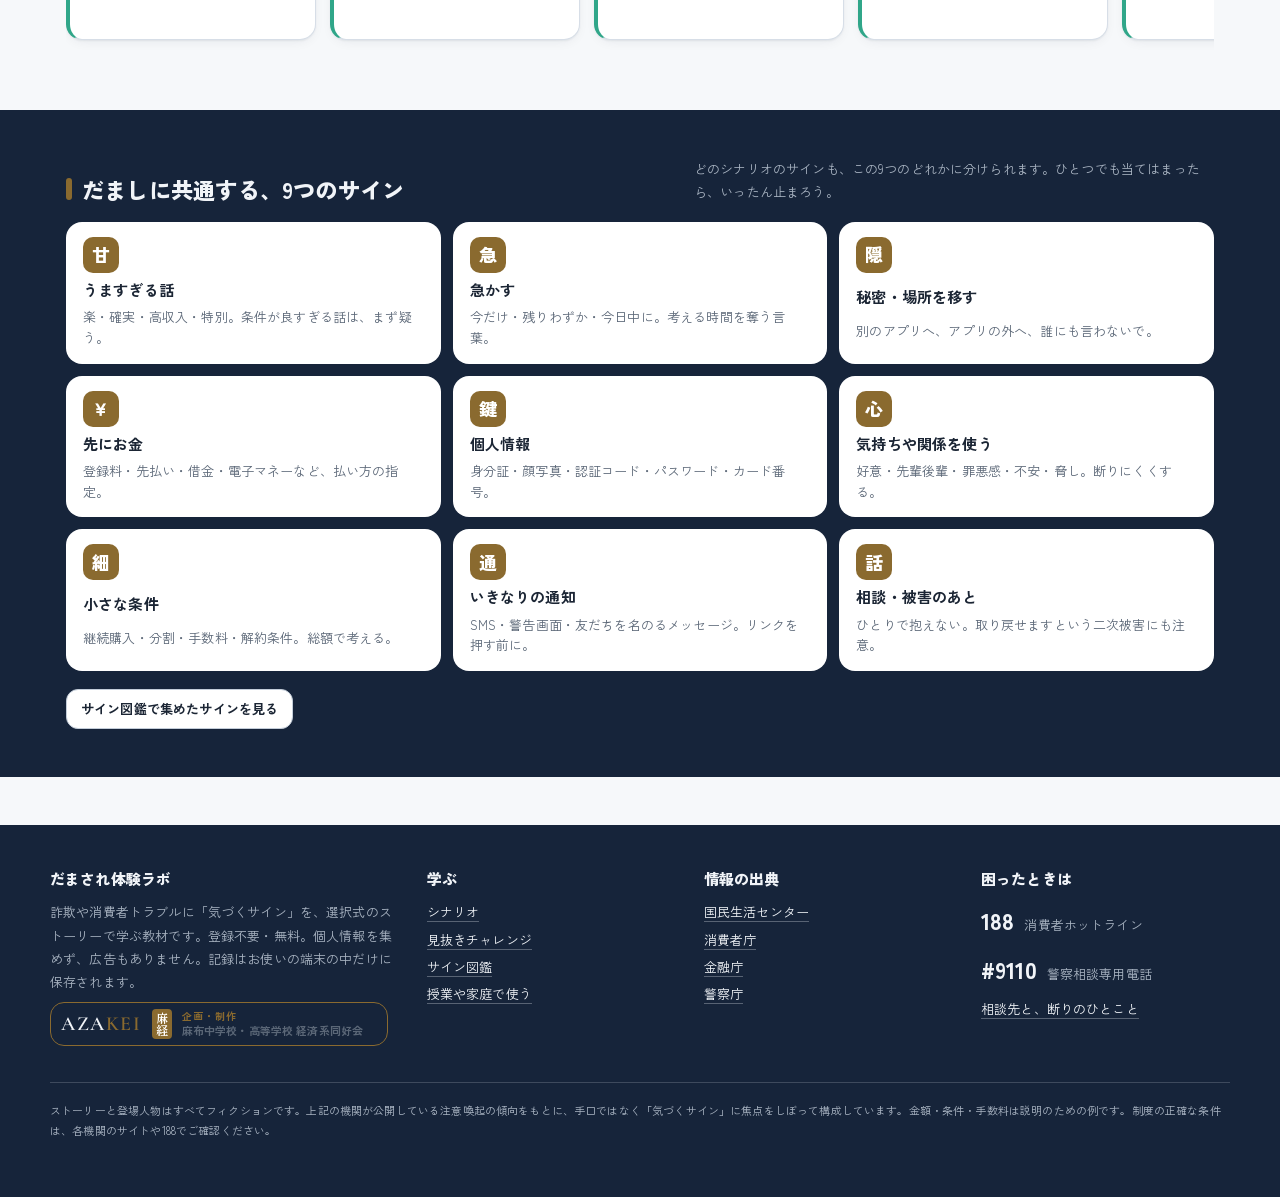
==== commit 3e90276f: "シナリオを345本に、時間をおくときのひと呼吸の演出を追加 Co-Authored-By: Claude Opus 5.5 <noreply@anthropic.com>" ====
--- a/index.html
+++ b/index.html
@@ -3,13 +3,13 @@
 <head>
 <meta charset="utf-8">
 <meta name="viewport" content="width=device-width, initial-scale=1, viewport-fit=cover">
-<meta name="description" content="SNSや電話で実際に起きている詐欺・消費者トラブルを、340本の選択式ストーリーと見抜きチャレンジで体験できる学習サイト。登録不要・無料・個人情報を集めません。AZAKEI（麻経）制作。">
+<meta name="description" content="SNSや電話で実際に起きている詐欺・消費者トラブルを、345本の選択式ストーリーと見抜きチャレンジで体験できる学習サイト。登録不要・無料・個人情報を集めません。AZAKEI（麻経）制作。">
 <meta name="theme-color" content="#F6F8FA" media="(prefers-color-scheme: light)">
 <meta name="theme-color" content="#0D131A" media="(prefers-color-scheme: dark)">
 <meta property="og:type" content="website">
 <meta property="og:site_name" content="だまされ体験ラボ">
 <meta property="og:title" content="だまされ体験ラボ｜だまされる前に、気づく練習を。">
-<meta property="og:description" content="SNSや電話で実際に起きている詐欺・消費者トラブルを、340本の選択式ストーリーと見抜きチャレンジで体験できる学習サイト。登録不要・無料・個人情報を集めません。AZAKEI（麻経）制作。">
+<meta property="og:description" content="SNSや電話で実際に起きている詐欺・消費者トラブルを、345本の選択式ストーリーと見抜きチャレンジで体験できる学習サイト。登録不要・無料・個人情報を集めません。AZAKEI（麻経）制作。">
 <meta property="og:url" content="https://azakeiten.github.io/damasare-lab/">
 <meta property="og:image" content="https://azakeiten.github.io/damasare-lab/og.png">
 <meta property="og:image:width" content="1200">
@@ -22,7 +22,7 @@
 <link rel="preconnect" href="https://fonts.googleapis.com">
 <link rel="preconnect" href="https://fonts.gstatic.com" crossorigin>
 <link rel="stylesheet" href="https://fonts.googleapis.com/css2?family=Cormorant+Garamond:wght@600&family=Dela+Gothic+One&family=Shippori+Mincho:wght@800&family=Zen+Kaku+Gothic+New:wght@400;500;700;900&display=swap">
-<link rel="stylesheet" href="app.css?v=202610261344">
+<link rel="stylesheet" href="app.css?v=202610261658">
 
 <svg width="0" height="0" style="position:absolute" aria-hidden="true">
   <defs>
@@ -157,81 +157,82 @@
   <p class="foot-note">ストーリーと登場人物はすべてフィクションです。上記の機関が公開している注意喚起の傾向をもとに、手口ではなく「気づくサイン」に焦点をしぼって構成しています。金額・条件・手数料は説明のための例です。制度の正確な条件は、各機関のサイトや188でご確認ください。</p>
 </footer>
 
-<script defer src="data/kasegu.js?v=202610261344"></script>
-<script defer src="data/kau.js?v=202610261344"></script>
-<script defer src="data/net.js?v=202610261344"></script>
-<script defer src="data/deai.js?v=202610261344"></script>
-<script defer src="data/more.js?v=202610261344"></script>
-<script defer src="data/more2.js?v=202610261344"></script>
-<script defer src="data/more3.js?v=202610261344"></script>
-<script defer src="data/more4.js?v=202610261344"></script>
-<script defer src="data/more5.js?v=202610261344"></script>
-<script defer src="data/more6.js?v=202610261344"></script>
-<script defer src="data/more7.js?v=202610261344"></script>
-<script defer src="data/more8.js?v=202610261344"></script>
-<script defer src="data/more9.js?v=202610261344"></script>
-<script defer src="data/more10.js?v=202610261344"></script>
-<script defer src="data/more11.js?v=202610261344"></script>
-<script defer src="data/more12.js?v=202610261344"></script>
-<script defer src="data/more13.js?v=202610261344"></script>
-<script defer src="data/more14.js?v=202610261344"></script>
-<script defer src="data/more15.js?v=202610261344"></script>
-<script defer src="data/more16.js?v=202610261344"></script>
-<script defer src="data/more17.js?v=202610261344"></script>
-<script defer src="data/more18.js?v=202610261344"></script>
-<script defer src="data/more19.js?v=202610261344"></script>
-<script defer src="data/more20.js?v=202610261344"></script>
-<script defer src="data/more21.js?v=202610261344"></script>
-<script defer src="data/more22.js?v=202610261344"></script>
-<script defer src="data/more23.js?v=202610261344"></script>
-<script defer src="data/more24.js?v=202610261344"></script>
-<script defer src="data/more25.js?v=202610261344"></script>
-<script defer src="data/more26.js?v=202610261344"></script>
-<script defer src="data/more27.js?v=202610261344"></script>
-<script defer src="data/more28.js?v=202610261344"></script>
-<script defer src="data/more29.js?v=202610261344"></script>
-<script defer src="data/more30.js?v=202610261344"></script>
-<script defer src="data/more31.js?v=202610261344"></script>
-<script defer src="data/more32.js?v=202610261344"></script>
-<script defer src="data/more33.js?v=202610261344"></script>
-<script defer src="data/more34.js?v=202610261344"></script>
-<script defer src="data/more35.js?v=202610261344"></script>
-<script defer src="data/more36.js?v=202610261344"></script>
-<script defer src="data/more37.js?v=202610261344"></script>
-<script defer src="data/more38.js?v=202610261344"></script>
-<script defer src="data/more39.js?v=202610261344"></script>
-<script defer src="data/more40.js?v=202610261344"></script>
-<script defer src="data/more41.js?v=202610261344"></script>
-<script defer src="data/more42.js?v=202610261344"></script>
-<script defer src="data/more43.js?v=202610261344"></script>
-<script defer src="data/more44.js?v=202610261344"></script>
-<script defer src="data/more45.js?v=202610261344"></script>
-<script defer src="data/more46.js?v=202610261344"></script>
-<script defer src="data/more47.js?v=202610261344"></script>
-<script defer src="data/more48.js?v=202610261344"></script>
-<script defer src="data/more49.js?v=202610261344"></script>
-<script defer src="data/more50.js?v=202610261344"></script>
-<script defer src="data/more51.js?v=202610261344"></script>
-<script defer src="data/more52.js?v=202610261344"></script>
-<script defer src="data/more53.js?v=202610261344"></script>
-<script defer src="data/more54.js?v=202610261344"></script>
-<script defer src="data/more55.js?v=202610261344"></script>
-<script defer src="data/more56.js?v=202610261344"></script>
-<script defer src="data/more57.js?v=202610261344"></script>
-<script defer src="data/more58.js?v=202610261344"></script>
-<script defer src="data/more59.js?v=202610261344"></script>
-<script defer src="data/more60.js?v=202610261344"></script>
-<script defer src="data/more61.js?v=202610261344"></script>
-<script defer src="data/more62.js?v=202610261344"></script>
-<script defer src="data/more63.js?v=202610261344"></script>
-<script defer src="data/more64.js?v=202610261344"></script>
-<script defer src="data/more65.js?v=202610261344"></script>
-<script defer src="data/gen.js?v=202610261344"></script>
-<script defer src="data/words.js?v=202610261344"></script>
-<script defer src="data/debrief.js?v=202610261344"></script>
-<script defer src="data/challenge.js?v=202610261344"></script>
-<script defer src="data/challenge2.js?v=202610261344"></script>
-<script defer src="data/spot.js?v=202610261344"></script>
-<script defer src="app.js?v=202610261344"></script>
+<script defer src="data/kasegu.js?v=202610261658"></script>
+<script defer src="data/kau.js?v=202610261658"></script>
+<script defer src="data/net.js?v=202610261658"></script>
+<script defer src="data/deai.js?v=202610261658"></script>
+<script defer src="data/more.js?v=202610261658"></script>
+<script defer src="data/more2.js?v=202610261658"></script>
+<script defer src="data/more3.js?v=202610261658"></script>
+<script defer src="data/more4.js?v=202610261658"></script>
+<script defer src="data/more5.js?v=202610261658"></script>
+<script defer src="data/more6.js?v=202610261658"></script>
+<script defer src="data/more7.js?v=202610261658"></script>
+<script defer src="data/more8.js?v=202610261658"></script>
+<script defer src="data/more9.js?v=202610261658"></script>
+<script defer src="data/more10.js?v=202610261658"></script>
+<script defer src="data/more11.js?v=202610261658"></script>
+<script defer src="data/more12.js?v=202610261658"></script>
+<script defer src="data/more13.js?v=202610261658"></script>
+<script defer src="data/more14.js?v=202610261658"></script>
+<script defer src="data/more15.js?v=202610261658"></script>
+<script defer src="data/more16.js?v=202610261658"></script>
+<script defer src="data/more17.js?v=202610261658"></script>
+<script defer src="data/more18.js?v=202610261658"></script>
+<script defer src="data/more19.js?v=202610261658"></script>
+<script defer src="data/more20.js?v=202610261658"></script>
+<script defer src="data/more21.js?v=202610261658"></script>
+<script defer src="data/more22.js?v=202610261658"></script>
+<script defer src="data/more23.js?v=202610261658"></script>
+<script defer src="data/more24.js?v=202610261658"></script>
+<script defer src="data/more25.js?v=202610261658"></script>
+<script defer src="data/more26.js?v=202610261658"></script>
+<script defer src="data/more27.js?v=202610261658"></script>
+<script defer src="data/more28.js?v=202610261658"></script>
+<script defer src="data/more29.js?v=202610261658"></script>
+<script defer src="data/more30.js?v=202610261658"></script>
+<script defer src="data/more31.js?v=202610261658"></script>
+<script defer src="data/more32.js?v=202610261658"></script>
+<script defer src="data/more33.js?v=202610261658"></script>
+<script defer src="data/more34.js?v=202610261658"></script>
+<script defer src="data/more35.js?v=202610261658"></script>
+<script defer src="data/more36.js?v=202610261658"></script>
+<script defer src="data/more37.js?v=202610261658"></script>
+<script defer src="data/more38.js?v=202610261658"></script>
+<script defer src="data/more39.js?v=202610261658"></script>
+<script defer src="data/more40.js?v=202610261658"></script>
+<script defer src="data/more41.js?v=202610261658"></script>
+<script defer src="data/more42.js?v=202610261658"></script>
+<script defer src="data/more43.js?v=202610261658"></script>
+<script defer src="data/more44.js?v=202610261658"></script>
+<script defer src="data/more45.js?v=202610261658"></script>
+<script defer src="data/more46.js?v=202610261658"></script>
+<script defer src="data/more47.js?v=202610261658"></script>
+<script defer src="data/more48.js?v=202610261658"></script>
+<script defer src="data/more49.js?v=202610261658"></script>
+<script defer src="data/more50.js?v=202610261658"></script>
+<script defer src="data/more51.js?v=202610261658"></script>
+<script defer src="data/more52.js?v=202610261658"></script>
+<script defer src="data/more53.js?v=202610261658"></script>
+<script defer src="data/more54.js?v=202610261658"></script>
+<script defer src="data/more55.js?v=202610261658"></script>
+<script defer src="data/more56.js?v=202610261658"></script>
+<script defer src="data/more57.js?v=202610261658"></script>
+<script defer src="data/more58.js?v=202610261658"></script>
+<script defer src="data/more59.js?v=202610261658"></script>
+<script defer src="data/more60.js?v=202610261658"></script>
+<script defer src="data/more61.js?v=202610261658"></script>
+<script defer src="data/more62.js?v=202610261658"></script>
+<script defer src="data/more63.js?v=202610261658"></script>
+<script defer src="data/more64.js?v=202610261658"></script>
+<script defer src="data/more65.js?v=202610261658"></script>
+<script defer src="data/more66.js?v=202610261658"></script>
+<script defer src="data/gen.js?v=202610261658"></script>
+<script defer src="data/words.js?v=202610261658"></script>
+<script defer src="data/debrief.js?v=202610261658"></script>
+<script defer src="data/challenge.js?v=202610261658"></script>
+<script defer src="data/challenge2.js?v=202610261658"></script>
+<script defer src="data/spot.js?v=202610261658"></script>
+<script defer src="app.js?v=202610261658"></script>
 
 </html>
--- a/app.css
+++ b/app.css
@@ -2478,3 +2478,22 @@
 @keyframes sfOut { to { opacity: 0; transform: translateY(14px); } }
 @keyframes lensPulse { 50% { transform: scale(1.25); border-color: var(--accent); } }
 @keyframes warnRing { 0% { box-shadow: 0 0 0 0 rgba(229, 83, 75, .5); } 100% { box-shadow: 0 0 0 12px transparent; } }
+
+/* ---------- v76 ひと呼吸の演出 ---------- */
+.br-sheet { position: absolute; inset: 0; z-index: 6; pointer-events: none; display: grid; place-content: center; justify-items: center; gap: 14px; color: #F5F7FA;
+  background: rgba(11, 21, 34, .72); backdrop-filter: blur(6px); animation: opIn .4s ease-out both; }
+.br-sheet.out { animation: opOut .4s ease-in both; }
+.br-ring { position: relative; width: 140px; height: 140px; display: grid; place-items: center; }
+.br-ring::before, .br-ring::after { content: ""; position: absolute; inset: 0; border-radius: 50%; border: 2px solid rgba(214, 185, 127, .55); animation: brRing 2.6s ease-in-out both; }
+.br-ring::after { inset: -16px; border-color: rgba(214, 185, 127, .22); animation-delay: .12s; }
+.br-core { width: 70px; height: 70px; border-radius: 50%; background: radial-gradient(circle at 40% 35%, #FFE9A8, #D6B97F 60%, rgba(214, 185, 127, .2)); box-shadow: 0 0 40px rgba(214, 185, 127, .5);
+  animation: brCore 2.6s ease-in-out both; }
+.br-word { position: relative; height: 1.6em; width: 8em; text-align: center; font-family: var(--font-display); font-weight: 400; font-size: 1.4rem; letter-spacing: .2em; }
+.br-word span { position: absolute; inset: 0; opacity: 0; }
+.br-word .in { animation: brIn 2.6s both; }
+.br-word .out { animation: brOut 2.6s both; }
+.br-sheet small { font-size: 12px; color: #A9B4C2; letter-spacing: .1em; }
+@keyframes brCore { 0% { transform: scale(.55); } 50% { transform: scale(1.35); } 100% { transform: scale(.75); } }
+@keyframes brRing { 0% { transform: scale(.6); opacity: .2; } 50% { transform: scale(1.12); opacity: 1; } 100% { transform: scale(.8); opacity: .4; } }
+@keyframes brIn { 0%, 5% { opacity: 0; } 15%, 42% { opacity: 1; } 50%, 100% { opacity: 0; } }
+@keyframes brOut { 0%, 50% { opacity: 0; } 60%, 90% { opacity: 1; } 100% { opacity: .6; } }
